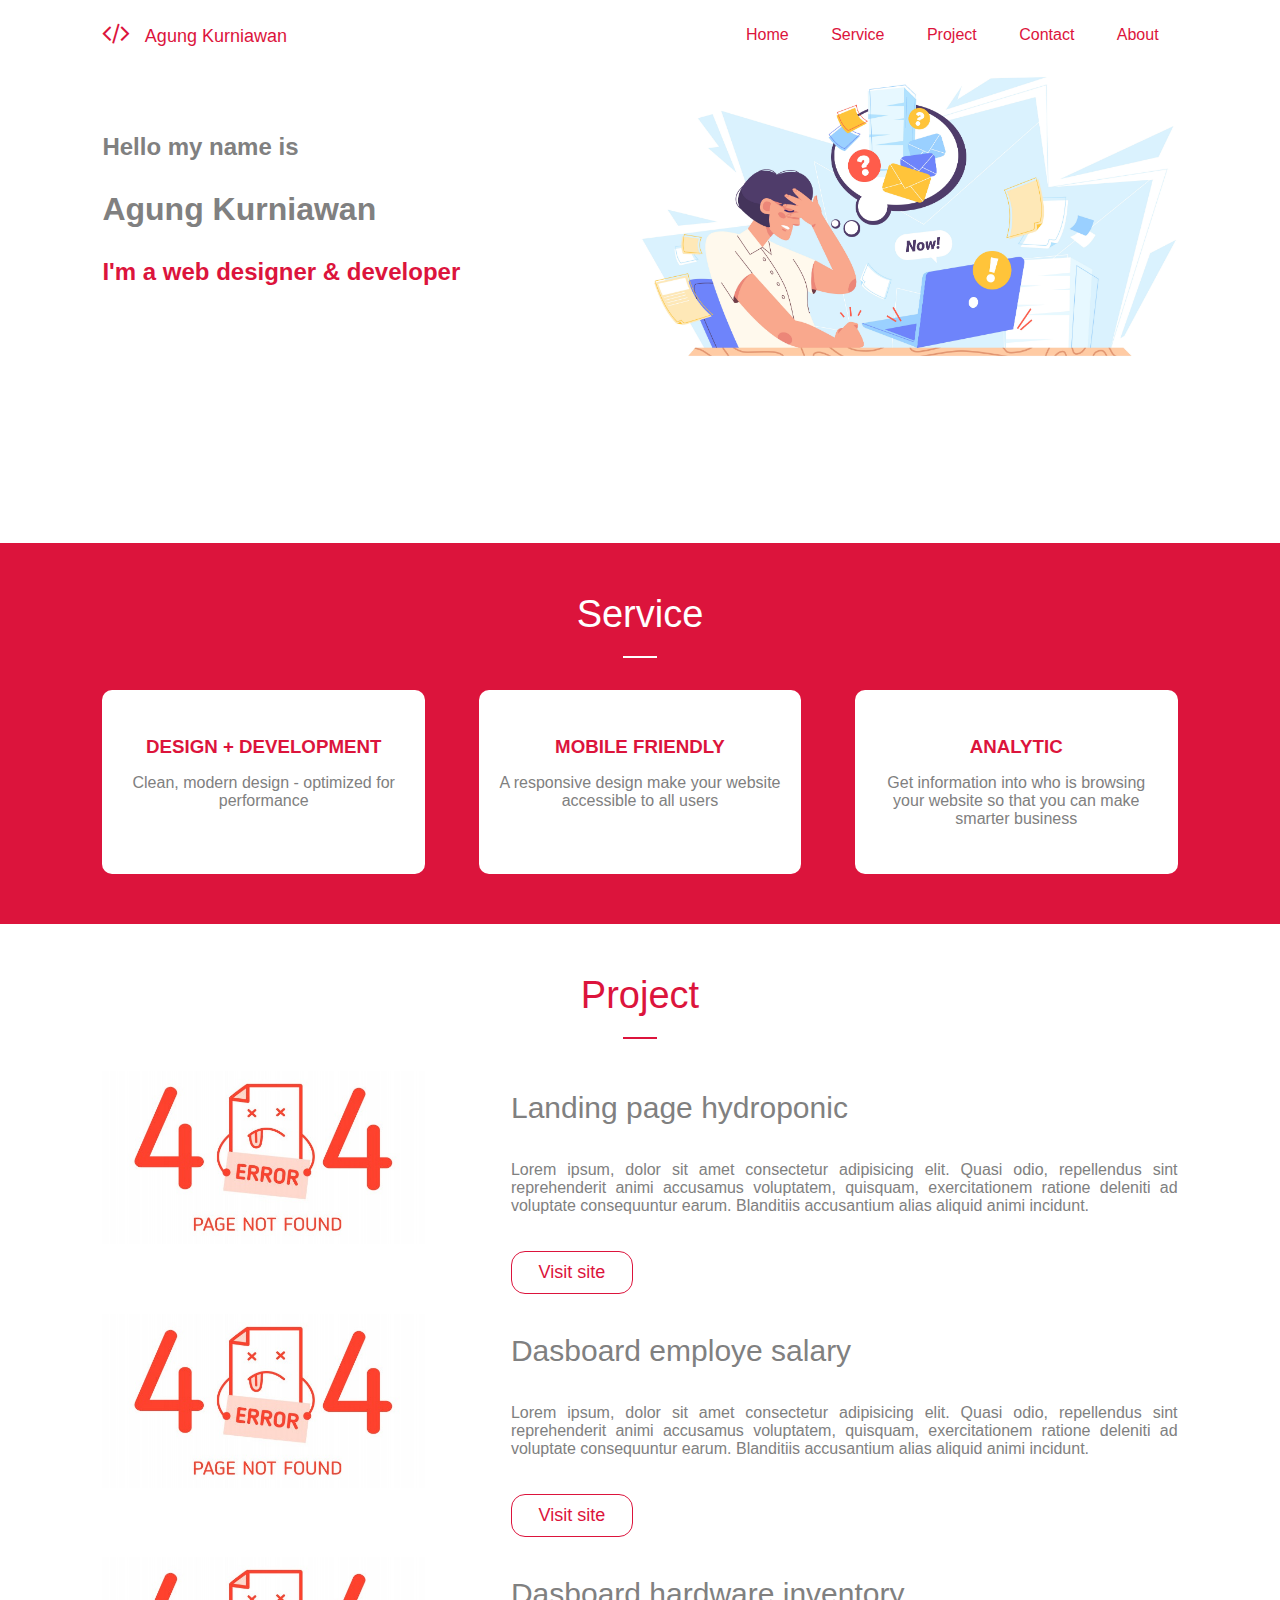
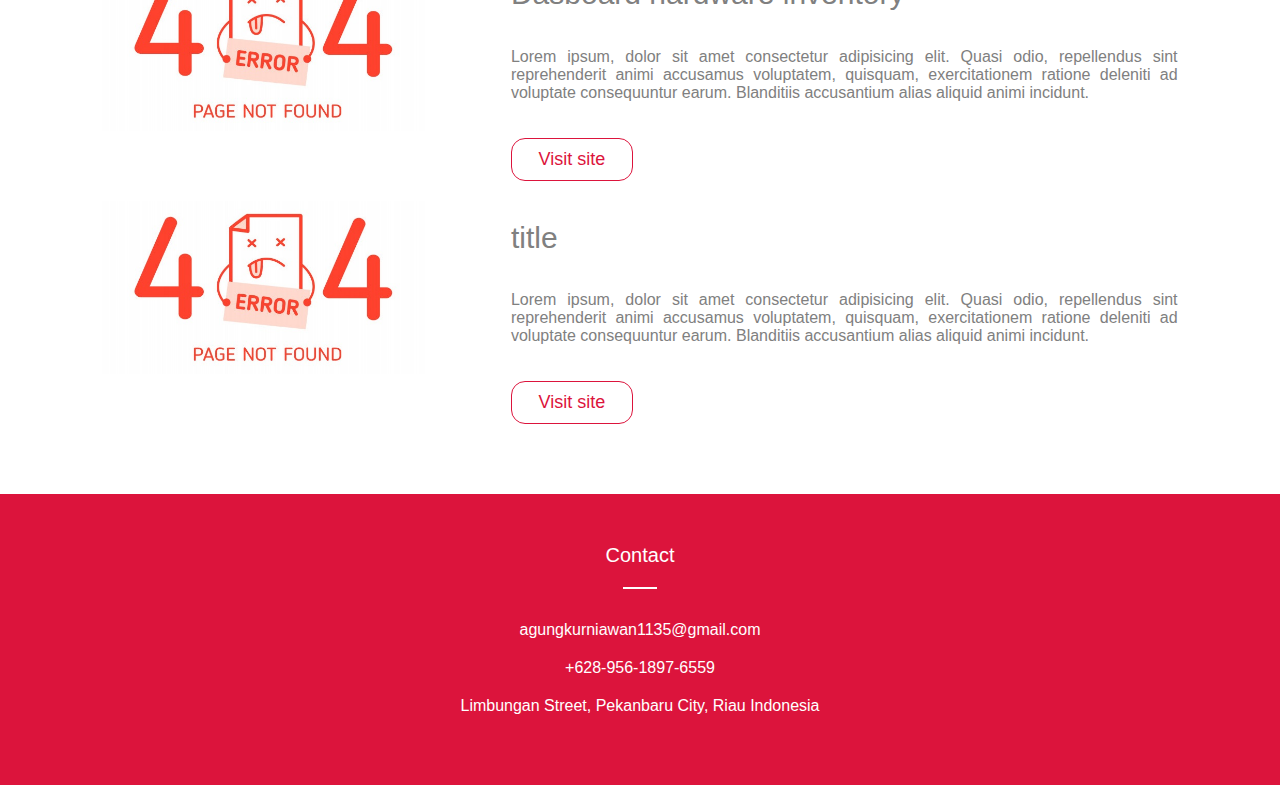
==== index.html @ 6fc5717d "Update index.html" ====
<!DOCTYPE html>
<html lang="en">
<head>
    <meta charset="UTF-8">
    <meta http-equiv="X-UA-Compatible" content="IE=edge">
    <meta name="viewport" content="width=device-width, initial-scale=1.0">
    <title>Portfolio</title>
    <link rel="stylesheet" href="style.css">
    <link rel="stylesheet" href="awesome/css/all.min.css">
    <link rel="stylesheet" href="https://maxcdn.bootstrapcdn.com/font-awesome/4.5.0/css/font-awesome.min.css" />

</head>
<body>
    <!-- Navbar -->
    <div class="navbar-fixed">
        <div class="navbar-relative">
            <i class="fa fa-code"></i>
            <a href="#">Agung Kurniawan</a>

            <!-- navbar adaptive -->
            <div class="navbar-absolute">
                <a href="#">Home</a>
                <a href="#service">Service</a>
                <a href="#project">Project</a>
                <a href="#contact">Contact</a>
                <a href="about.html">About</a>
            </div>

            <!-- navbar responsive -->
            <!-- <div class="button">
                <input id="nav-toggle" type="checkbox">
                <label for="nav-toggle" class="fa fa-bars"></label>
            </div> -->
        </div>
    </div>

    
    <!-- Header -->
    <div class="header">
        <div class="title">
            <h1>Hello my name is</h1>
            <h1>Agung Kurniawan</h1>
            <h2>I'm a web designer & developer</h2>
        </div>
        <div class="image">
        
        </div>
    </div>


    <!-- service -->
    <div class="service" id="service">
       <h2>Service</h2>
        <div class="garis">

        </div>
        <div class="card">
            <div class="info">
                <i class="fa fa-images"></i>
                <h3>DESIGN + DEVELOPMENT</h3>
                <P>Clean, modern design - optimized for performance</P>
            </div>
            <div class="info">
                <i class="fa fa-mobile-alt"></i>
                <h3>MOBILE FRIENDLY</h3>
                <P>A responsive design make your website accessible to all users</P>
            </div>
            <div class="info">
                <i class="fa fa-project-diagram"></i>
                <h3>ANALYTIC</h3>
                <p>Get information into who is browsing your website so that you can make smarter business</p>
            </div>
        </div>
    </div>

    <!-- project -->
    <div class="project" id="project">
        <h2>Project</h2>
        <div class="garis">
        
        </div>
        <div class="project-list">
            <img src="404-error.jpg" alt="">
            <div class="list-info">
                <h1>Landing page hydroponic</h1>
                <p>Lorem ipsum, dolor sit amet consectetur adipisicing elit. Quasi odio, repellendus sint reprehenderit animi accusamus voluptatem, quisquam, exercitationem ratione deleniti ad voluptate consequuntur earum. Blanditiis accusantium alias aliquid animi incidunt.</p>
                <a href="404-error.jpg">Visit site</a>
            </div>

            <img src="404-error.jpg" alt="">
            <div class="list-info">
                <h1>Dasboard employe salary</h1>
                <p>Lorem ipsum, dolor sit amet consectetur adipisicing elit. Quasi odio, repellendus sint reprehenderit animi accusamus voluptatem, quisquam, exercitationem ratione deleniti ad voluptate consequuntur earum. Blanditiis accusantium alias aliquid animi incidunt.</p>
                <a href="404-error.jpg">Visit site</a>
            </div>

            <img src="404-error.jpg" alt="">
            <div class="list-info">
                <h1>Dasboard hardware inventory</h1>
                <p>Lorem ipsum, dolor sit amet consectetur adipisicing elit. Quasi odio, repellendus sint reprehenderit animi accusamus voluptatem, quisquam, exercitationem ratione deleniti ad voluptate consequuntur earum. Blanditiis accusantium alias aliquid animi incidunt.</p>
                <a href="404-error.jpg">Visit site</a>
            </div>

            <img src="404-error.jpg" alt="">
            <div class="list-info">
                <h1>title</h1>
                <p>Lorem ipsum, dolor sit amet consectetur adipisicing elit. Quasi odio, repellendus sint reprehenderit animi accusamus voluptatem, quisquam, exercitationem ratione deleniti ad voluptate consequuntur earum. Blanditiis accusantium alias aliquid animi incidunt.</p>
                <a href="404-error.jpg">Visit site</a>
            </div>
        </div>
    </div>


    <!-- footer -->
    <div class="footer">
        <h4 id="contact">Contact</h4>
        <div class="garis">

        </div>
        <div class="contact-list">
            <a href="mailto:agungkurniawan1135@gmail.com">agungkurniawan1135@gmail.com
            </a>
            <a href="tel:+628-956-1897-6559">+628-956-1897-6559</a>
            <h4>Limbungan Street, Pekanbaru City, Riau Indonesia</h4>
        </div>
    </div>
</body>
</html>
---- style.css ----
html {
    scroll-behavior: smooth;
}
body {
    font-family: Arial, Helvetica, sans-serif;
    font-size: 16px;
    color: grey;
    margin: 0;
}

.navbar-fixed {
    position: fixed;
    top: 0;
    left: 0;
    right: 0;
    width: 100%;
    background-color: white;
}
.navbar-relative {
    position: relative;
    width: 84%;
    margin : 0 auto;
    box-sizing: border-box;
}
.navbar-relative i {
    color: crimson;
    padding-right: 10px;
    font-size: 26px;
}
.navbar-relative a {
    display: inline-block;
    color: crimson;
    padding: 26px 0;
    text-decoration: none;
    font-size: 18px;
    font-weight: 500;
}
.navbar-relative a i:hover {
    color:darkred;
}
.navbar-absolute {
    position: absolute;
    top:0;
    right: 0;
    box-sizing: border-box;
}
.navbar-absolute a {
    display: inline-block;
    padding: 26px 19px;
    color: crimson;
    text-decoration: none;
    font-size: 16px;
    font-weight: normal;
}
.navbar-absolute a:hover {
    color:darkred;
}




.header {
    width: 84%;
    height: 470px;
    margin: 73px auto 0 auto;
    display: grid;
    grid-template-columns: 50% 50%;
    box-sizing: border-box;
}
.header .title h1 {
    padding: 30px 0 0 0;
    margin: 0;
}
.header .title h1:first-of-type {
    font-size: 24px;
    padding: 60px 0 0 0;
    margin: 0;
}
.header .title h2 {
    color:crimson;
    font-size: 24px;
    padding: 30px 0 0 0;
    margin: 0;
}
.header .image {
    background-image: url(banner.jpg);
    background-size: 100%;
    background-repeat: no-repeat;
}




.service {
    width: 100%;
    display: grid;
    grid-template-columns: 100%;
    grid-template-rows: auto auto;
    background-color: crimson;
    box-sizing: border-box;
    padding: 50px 0;
}
.service h2 {
    margin: 0;
    font-size: 38px;
    text-align: center;
    color: white;
    font-weight: normal;
    padding-bottom: 20px;
}
.service .garis {
    width: 34px;
    height: 32px;
    border-top: 2px solid white;
    margin: 0 auto;
}
.service .card {
    width: 84%;
    margin: 0 auto;
    display: grid;
    grid-template-columns: 30% 30% 30%;
    grid-template-rows: auto;
    grid-column-gap: 5%;
}
.service .card .design {
    background-color: white;
    border-radius: 15px;
    padding: 20px;
    box-sizing: border-box;
}
.service .card .info {
    background-color: white;
    border-radius: 10px;
    padding: 30px 20px;
    width: 100%;
    box-sizing: border-box;
}
.service .card .info h3 {
    margin: 0;
    text-align: center;
    color: crimson;

}
.service .card .info p {
    text-align: center;
}
.service .card .info i {
    display: block;
    color: crimson;
    text-align: center;
    font-size: 60px;
    font-weight: normal;
    padding-bottom: 16px;
}




.project {
    width: 84%;
    margin: 0 auto;
    padding: 50px 0;
    display: grid;
    grid-template-columns: 100%;
    grid-template-rows: auto;
}
.project h2 {
    margin: 0;
    text-align: center;
    font-size: 38px;
    color: crimson;
    font-weight: normal;
    padding-bottom: 20px;
}
.project .garis {
    width: 34px;
    height: 32px;
    border-top: 2px solid crimson;
    margin: 0 auto;
}
.project .project-list {
    display: grid;
    grid-template-columns: 30% 62%;
    box-sizing: border-box;
    grid-column-gap: 8%;
    grid-row-gap: 10px 10px 10px;
}
.project .project-list .list-info {
    display: grid;
    box-sizing: border-box;
    grid-template-columns: 100%;
    grid-template-rows: auto auto auto;
}
.project .project-list img {
    width: 100%;
}
.project .project-list .list-info h1 {
    font-size:30px;
    font-weight: normal;
}
.project .project-list .list-info a {
    display: inline-block;
    color: crimson;
    text-decoration: none;
    text-align: center;
    width: 80px;
    font-size: 18px;
    padding: 10px 20px;
    margin: 20px 0;
    border: 1px solid crimson;
    border-radius: 14px;
}
.project .project-list .list-info a:hover {
    color: white;
    background-color: crimson;
}
.project .project-list .list-info p {
    text-align: justify;
}




.footer {
    width: 100%;
    background-color: crimson;
    box-sizing: border-box;
    padding: 50px 0;
}
.footer h4 {
    margin: 0;
    font-size: 20px;
    color: white;
    text-align: center;
    font-weight: normal;
    padding-bottom: 20px;
}
.footer .garis {
    width: 34px;
    height: 32px;
    border-top: 2px solid white;
    margin: 0 auto;
}
.footer .contact-list {
    width: 84%;
    margin: 0 auto;
    display: grid;
    grid-template-columns: 100%;
    grid-template-rows: auto;
}
.footer .contact-list a{
    display: inline-block;
    text-align: center;
    color: white;
    padding-bottom: 20px;
    font-size: 16px;
    text-decoration: none;
}
.footer .contact-list a:hover{
    text-decoration:underline;
}
.footer .contact-list h4{
    display: inline-block;
    text-align: center;
    color: white;
    padding-bottom: 20px;
    font-size: 16px;
    font-weight: normal;
}




.about {
    width: 84%;
    margin: 73px auto 0 auto;
    padding: 50px 0;
    box-sizing: border-box;
}
.about h1 {
    text-align: center;
    margin: 0;
    color: crimson;
    font-weight: normal;
    padding-bottom: 20px;
}
.about .garis {
    width: 34px;
    height: 32px;
    border-top: 2px solid crimson;
    margin: 0 auto;
}
.about img {
    width: 200px;
    height: 200px;
    display: block;
    margin:0 auto 20px auto;
    border-radius: 100px;
    border: 3px solid crimson;
    text-align: center;
    box-sizing: border-box;
}
.about img:hover {
    background-color: crimson;
    transition-duration: 1.9s;
    cursor:pointer;
}
.about .about-info {
    display: grid;
    width: 100%;
    grid-template-columns: 41% 41%;
    grid-template-rows: auto;
    grid-column-gap: 8%;
}
.about .about-info .profile {
    width: 100%;
}
.about .about-info .profile h2 {
    color: crimson;
    margin: 20px auto;
    text-align: center;
}
.about .about-info .profile .garis {
    width: 34px;
    height: 32px;
    border-top: 2px solid crimson;
    margin: 0 auto;
}
.about .about-info .profile .profile-info {
    display: grid;
    grid-template-columns: 100%;
    grid-template-rows: auto;
}
.about .about-info .profile .profile-info p {
    display: inline-block;
    text-align: center;
    margin: 0;
    padding-bottom: 20px;
    font-size: 18px;
}
.about .about-info .profile .profile-info .bio {
    display: grid;
    width: 100%;
    grid-template-columns: 21% 71%;
    grid-template-areas: auto;
    grid-column-gap: 8%;
}
.about .about-info .profile .profile-info .bio h5 {
    font-size: 18px;
    font-weight: normal;
    margin: 0;
    padding: 20px 0 0 0;
}
.about .about-info .profile .profile-info .bio h5:nth-child(odd) {
    color: crimson;
}
.about .about-info .profile .profile-info .bio h5:last-of-type {
    padding-bottom: 50px;
}




.about .about-info .skill {
    width: 100%;
    display: grid;
    grid-template-rows: auto auto;
}
.about .about-info .skill h2{
    color: crimson;
    text-align: center;
}
.about .about-info .skill .garis {
    width: 34px;
    height: 32px;
    border-top: 2px solid crimson;
    margin: 0 auto;
}
.about .about-info .skill .skill-info {
    display: grid;
    width: 100%;
    grid-template-columns: 50% 50%;
    grid-template-rows: auto;
}
.about .about-info .skill .skill-info h4 {
    margin: 0;
    padding: 20px 0 10px 0;
    font-weight: 500;
    font-size: 18px;
}
.about .about-info .skill .skill-info h4:last-of-type {
    text-align: right;
}
.about .about-info .skill .bar {
    width: 100%;
    height: 10px;
    background-color:lightsteelblue;
}
.about .about-info .skill .bar .rate {
    background-color: crimson;
}
.about .about-info .skill .bar .rate.html {
    width: 90%;
    height: 10px;
}
.about .about-info .skill .bar .rate.css {
    width: 80%;
    height: 10px;
}
.about .about-info .skill .bar .rate.javascript {
    width: 30%;
    height: 10px;
}
.about .about-info .skill .bar .rate.mysql {
    width: 70%;
    height: 10px;
}
.about .about-info .skill .bar .rate.php {
    width: 70%;
    height: 10px;
}
.about .about-info .skill .bar .rate.java {
    width: 40%;
    height: 10px;
}







/* responsive design */
@media screen and (max-width:680px){
    .navbar-relative a {
        visibility: hidden;
    }
    .navbar-absolute {
        display: none;
    }
    .header {
        width: 84%;
        height: 650px;
        display: grid;
        margin: 73px auto 0 auto;
        grid-template-columns: 100%;
        grid-template-rows: 50% 50%;
	}
    .service .card {
        display: grid;
        width: 84%;
        grid-template-columns: 100%;
        grid-template-rows: auto;
        grid-row-gap: 50px;
    }
    .project .project-list {
        width: 100%;
        display: grid;
        grid-template-columns: 100%;
        grid-template-rows: auto;
        grid-row-gap: 5px;
    }
    .project .project-list .list-info h1 {
        text-align: center;
    }
    .project .project-list .list-info p {
        text-align: center;
    }
    .project .project-list .list-info a {
        margin: 20px auto;
    }
    .footer .contact-list {
        width: 84%;
        display: grid;
        grid-template-columns: 100%;
        grid-template-rows: auto;
    }
    .footer .contact-list a {
        text-align: center;
    }
    .about .about-info {
        display: grid;
        width: 100%;
        grid-template-columns: 100%;
        grid-template-rows: auto;
    }
}
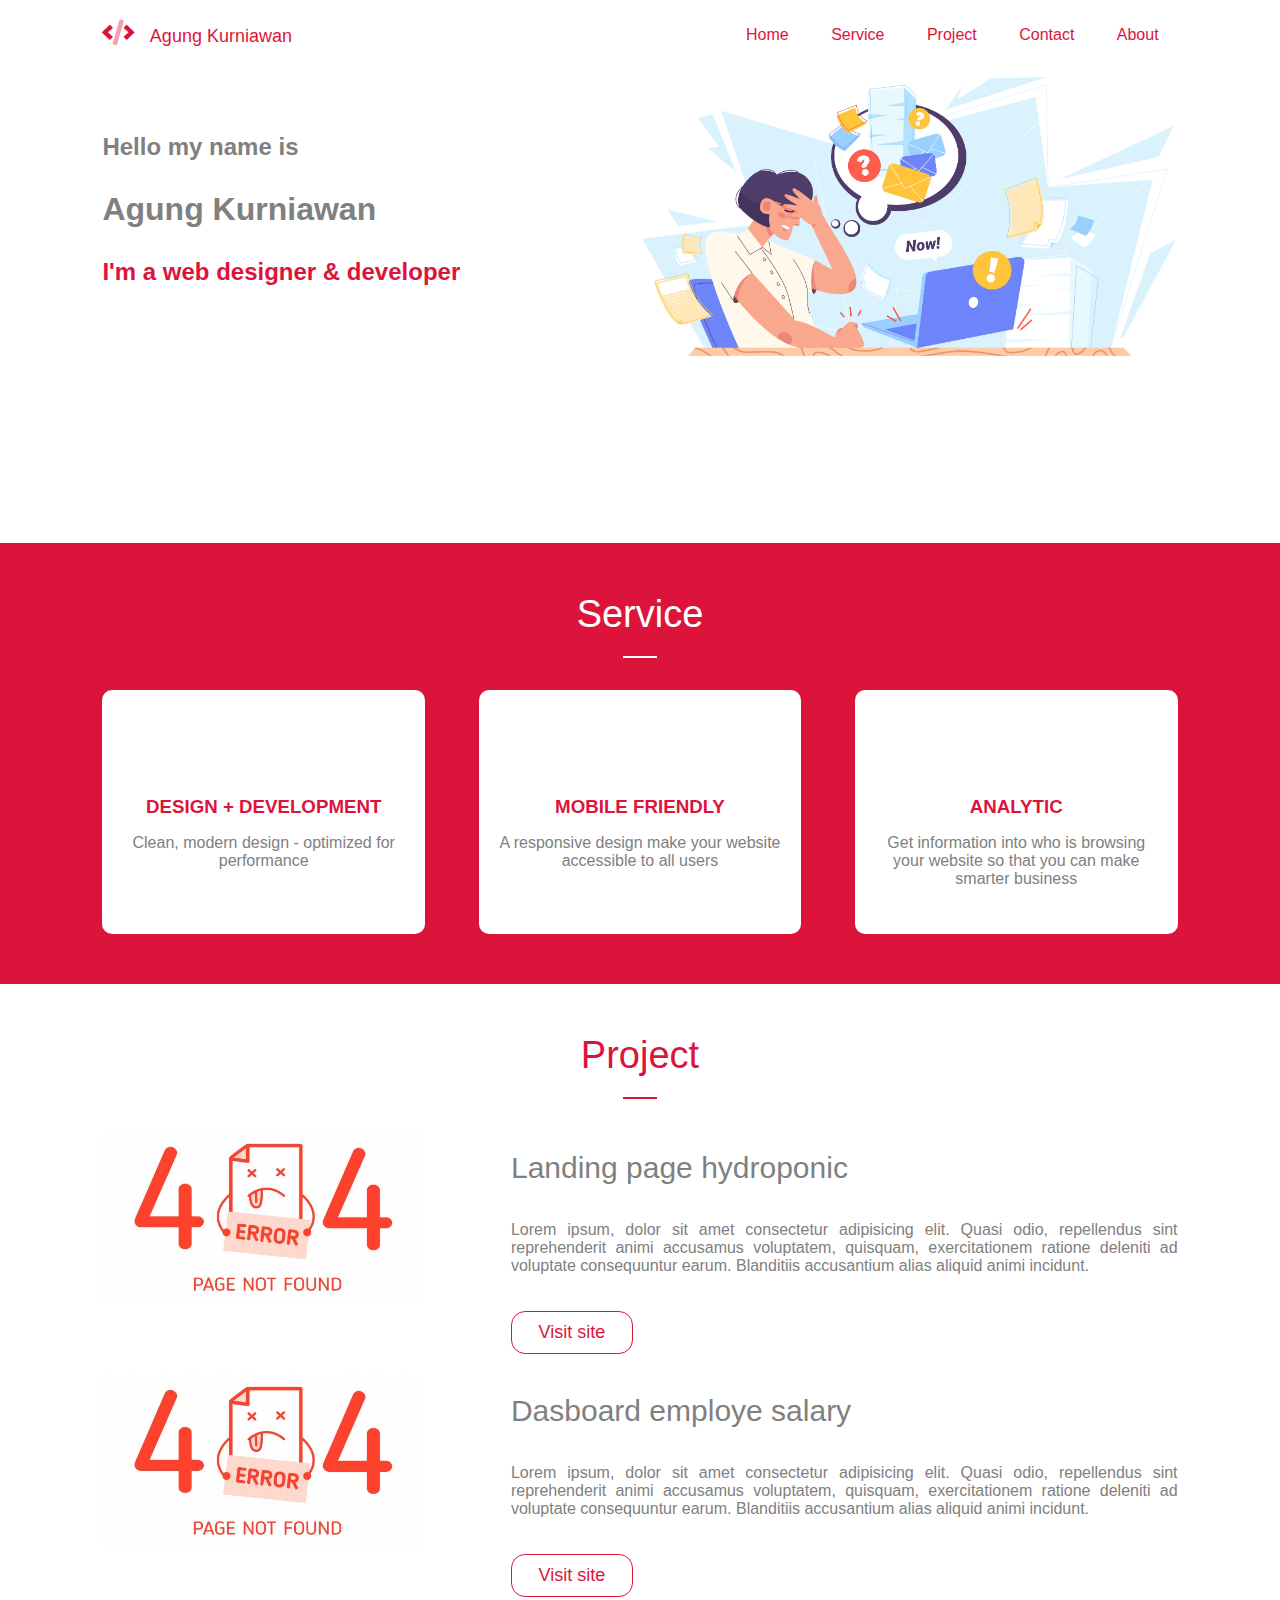
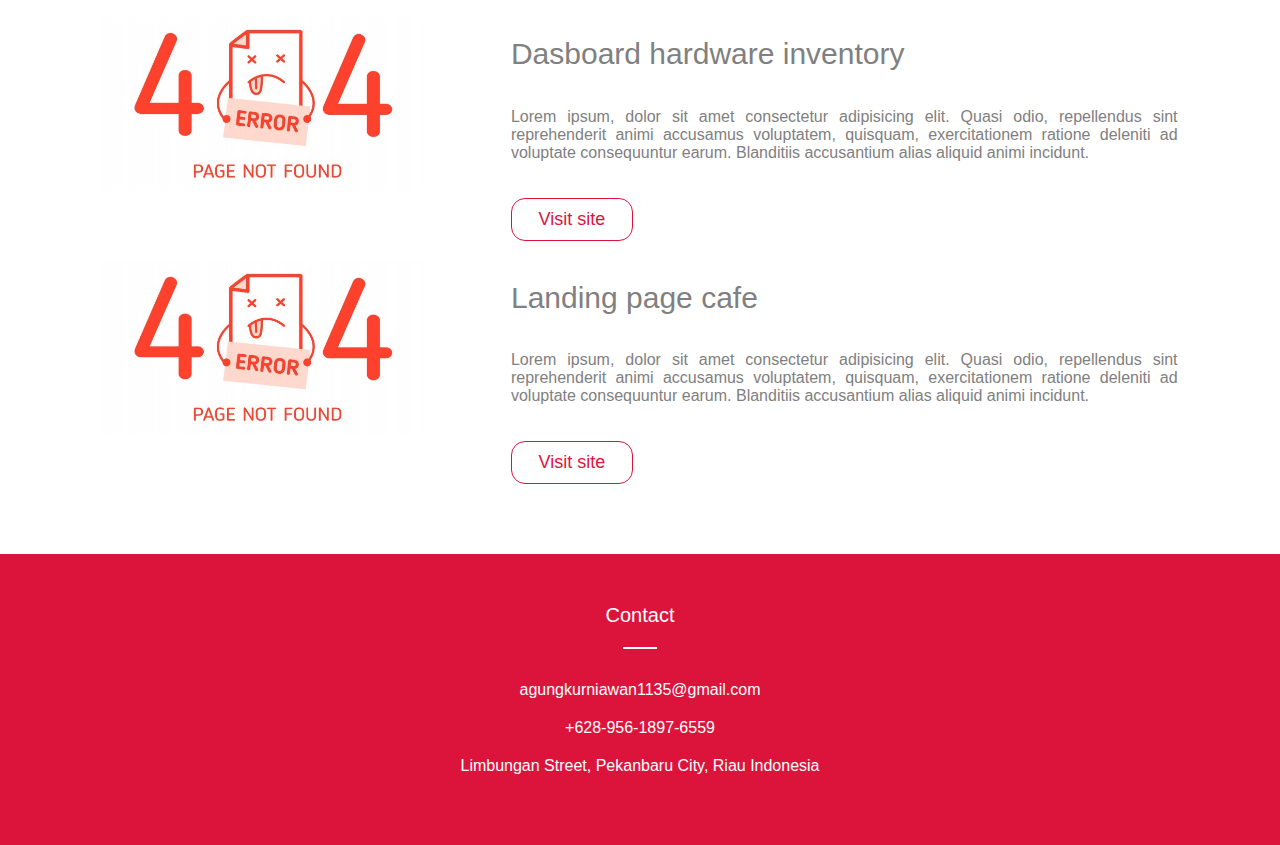
==== commit e0d10c47: "Add files via upload" ====
--- a/index.html
+++ b/index.html
@@ -7,14 +7,13 @@
     <title>Portfolio</title>
     <link rel="stylesheet" href="style.css">
     <link rel="stylesheet" href="awesome/css/all.min.css">
-    <link rel="stylesheet" href="https://maxcdn.bootstrapcdn.com/font-awesome/4.5.0/css/font-awesome.min.css" />
-
 </head>
 <body>
+    <input id="button" type="checkbox">
     <!-- Navbar -->
     <div class="navbar-fixed">
         <div class="navbar-relative">
-            <i class="fa fa-code"></i>
+            <i class="fad fa-code"></i>
             <a href="#">Agung Kurniawan</a>
 
             <!-- navbar adaptive -->
@@ -26,13 +25,24 @@
                 <a href="about.html">About</a>
             </div>
 
-            <!-- navbar responsive -->
-            <!-- <div class="button">
-                <input id="nav-toggle" type="checkbox">
-                <label for="nav-toggle" class="fa fa-bars"></label>
-            </div> -->
+            <!-- button list -->
+            <div class="button-list">
+                <label for="button" class="fa fa-bars"></label>
+            </div>
         </div>
     </div>
+
+
+    <!-- navbar responsive -->
+    <div class="navbar-responsive">
+        <a href="#">Home</a>
+        <a href="#service">Service</a>
+        <a href="#project">Project</a>
+        <a href="#contact">Contact</a>
+        <a href="about.html">About</a>
+    </div>
+
+    
 
     
     <!-- Header -->
@@ -56,17 +66,17 @@
         </div>
         <div class="card">
             <div class="info">
-                <i class="fa fa-images"></i>
+                <i class="fas fa-user-chart"></i>
                 <h3>DESIGN + DEVELOPMENT</h3>
                 <P>Clean, modern design - optimized for performance</P>
             </div>
             <div class="info">
-                <i class="fa fa-mobile-alt"></i>
+                <i class="fa fa-phone-laptop"></i>
                 <h3>MOBILE FRIENDLY</h3>
                 <P>A responsive design make your website accessible to all users</P>
             </div>
             <div class="info">
-                <i class="fa fa-project-diagram"></i>
+                <i class="fa fa-file-chart-pie"></i>
                 <h3>ANALYTIC</h3>
                 <p>Get information into who is browsing your website so that you can make smarter business</p>
             </div>
@@ -103,7 +113,7 @@
 
             <img src="404-error.jpg" alt="">
             <div class="list-info">
-                <h1>title</h1>
+                <h1>Landing page cafe</h1>
                 <p>Lorem ipsum, dolor sit amet consectetur adipisicing elit. Quasi odio, repellendus sint reprehenderit animi accusamus voluptatem, quisquam, exercitationem ratione deleniti ad voluptate consequuntur earum. Blanditiis accusantium alias aliquid animi incidunt.</p>
                 <a href="404-error.jpg">Visit site</a>
             </div>
@@ -125,4 +135,4 @@
         </div>
     </div>
 </body>
-</html>
+</html>--- a/style.css
+++ b/style.css
@@ -58,6 +58,52 @@
 
 
 
+.button-list {
+    position: absolute;
+    top: 0;
+    right: 0;
+    box-sizing: border-box;
+    display: none;
+}
+.button-list label {
+    color:crimson;
+    padding: 22px 19px;
+    font-size: 26px;
+    font-weight: 500;
+    cursor:pointer;
+}
+.button-list label:hover {
+    color: firebrick;
+}
+
+
+
+
+#button {
+    display: none;
+}
+.navbar-responsive {
+    position: fixed;
+    width: 100%;
+    background-color:white;
+    display: none;
+}
+.navbar-responsive a {
+    color: crimson;
+    display: block;
+    font-size: 18px;
+    font-weight: 500;
+    width: 100%;
+    padding: 20px 7%;
+    text-decoration: none;
+}
+.navbar-responsive a:hover {
+    color: white;
+    background-color: crimson;
+}
+
+
+
 
 .header {
     width: 84%;
@@ -83,7 +129,7 @@
     margin: 0;
 }
 .header .image {
-    background-image: url(banner.jpg);
+    background-image: url(/banner.jpg);
     background-size: 100%;
     background-repeat: no-repeat;
 }
@@ -437,6 +483,12 @@
     }
     .navbar-absolute {
         display: none;
+    }
+    #button:checked ~ .navbar-responsive {
+        display: block;
+    }
+    .button-list {
+        display: block;
     }
     .header {
         width: 84%;
@@ -484,4 +536,4 @@
         grid-template-columns: 100%;
         grid-template-rows: auto;
     }
-}
+}--- a/awesome/css/all.min.css
+++ b/awesome/css/all.min.css
@@ -0,0 +1,4 @@
+/*!
+ * Font Awesome Pro 5.15.4 by @fontawesome - https://fontawesome.com
+ * License - https://fontawesome.com/license (Commercial License)
+ */.fa,.fab,.fad,.fal,.far,.fas{-moz-osx-font-smoothing:grayscale;-webkit-font-smoothing:antialiased;display:inline-block;font-style:normal;font-variant:normal;text-rendering:auto;line-height:1}.fa-lg{font-size:1.33333em;line-height:.75em;vertical-align:-.0667em}.fa-xs{font-size:.75em}.fa-sm{font-size:.875em}.fa-1x{font-size:1em}.fa-2x{font-size:2em}.fa-3x{font-size:3em}.fa-4x{font-size:4em}.fa-5x{font-size:5em}.fa-6x{font-size:6em}.fa-7x{font-size:7em}.fa-8x{font-size:8em}.fa-9x{font-size:9em}.fa-10x{font-size:10em}.fa-fw{text-align:center;width:1.25em}.fa-ul{list-style-type:none;margin-left:2.5em;padding-left:0}.fa-ul>li{position:relative}.fa-li{left:-2em;position:absolute;text-align:center;width:2em;line-height:inherit}.fa-border{border:.08em solid #eee;border-radius:.1em;padding:.2em .25em .15em}.fa-pull-left{float:left}.fa-pull-right{float:right}.fa.fa-pull-left,.fab.fa-pull-left,.fal.fa-pull-left,.far.fa-pull-left,.fas.fa-pull-left{margin-right:.3em}.fa.fa-pull-right,.fab.fa-pull-right,.fal.fa-pull-right,.far.fa-pull-right,.fas.fa-pull-right{margin-left:.3em}.fa-spin{-webkit-animation:fa-spin 2s linear infinite;animation:fa-spin 2s linear infinite}.fa-pulse{-webkit-animation:fa-spin 1s steps(8) infinite;animation:fa-spin 1s steps(8) infinite}@-webkit-keyframes fa-spin{0%{-webkit-transform:rotate(0deg);transform:rotate(0deg)}to{-webkit-transform:rotate(1turn);transform:rotate(1turn)}}@keyframes fa-spin{0%{-webkit-transform:rotate(0deg);transform:rotate(0deg)}to{-webkit-transform:rotate(1turn);transform:rotate(1turn)}}.fa-rotate-90{-ms-filter:"progid:DXImageTransform.Microsoft.BasicImage(rotation=1)";-webkit-transform:rotate(90deg);transform:rotate(90deg)}.fa-rotate-180{-ms-filter:"progid:DXImageTransform.Microsoft.BasicImage(rotation=2)";-webkit-transform:rotate(180deg);transform:rotate(180deg)}.fa-rotate-270{-ms-filter:"progid:DXImageTransform.Microsoft.BasicImage(rotation=3)";-webkit-transform:rotate(270deg);transform:rotate(270deg)}.fa-flip-horizontal{-ms-filter:"progid:DXImageTransform.Microsoft.BasicImage(rotation=0, mirror=1)";-webkit-transform:scaleX(-1);transform:scaleX(-1)}.fa-flip-vertical{-webkit-transform:scaleY(-1);transform:scaleY(-1)}.fa-flip-both,.fa-flip-horizontal.fa-flip-vertical,.fa-flip-vertical{-ms-filter:"progid:DXImageTransform.Microsoft.BasicImage(rotation=2, mirror=1)"}.fa-flip-both,.fa-flip-horizontal.fa-flip-vertical{-webkit-transform:scale(-1);transform:scale(-1)}:root .fa-flip-both,:root .fa-flip-horizontal,:root .fa-flip-vertical,:root .fa-rotate-90,:root .fa-rotate-180,:root .fa-rotate-270{-webkit-filter:none;filter:none}.fa-stack{display:inline-block;height:2em;line-height:2em;position:relative;vertical-align:middle;width:2.5em}.fa-stack-1x,.fa-stack-2x{left:0;position:absolute;text-align:center;width:100%}.fa-stack-1x{line-height:inherit}.fa-stack-2x{font-size:2em}.fa-inverse{color:#fff}.fa-500px:before{content:"\f26e"}.fa-abacus:before{content:"\f640"}.fa-accessible-icon:before{content:"\f368"}.fa-accusoft:before{content:"\f369"}.fa-acorn:before{content:"\f6ae"}.fa-acquisitions-incorporated:before{content:"\f6af"}.fa-ad:before{content:"\f641"}.fa-address-book:before{content:"\f2b9"}.fa-address-card:before{content:"\f2bb"}.fa-adjust:before{content:"\f042"}.fa-adn:before{content:"\f170"}.fa-adversal:before{content:"\f36a"}.fa-affiliatetheme:before{content:"\f36b"}.fa-air-conditioner:before{content:"\f8f4"}.fa-air-freshener:before{content:"\f5d0"}.fa-airbnb:before{content:"\f834"}.fa-alarm-clock:before{content:"\f34e"}.fa-alarm-exclamation:before{content:"\f843"}.fa-alarm-plus:before{content:"\f844"}.fa-alarm-snooze:before{content:"\f845"}.fa-album:before{content:"\f89f"}.fa-album-collection:before{content:"\f8a0"}.fa-algolia:before{content:"\f36c"}.fa-alicorn:before{content:"\f6b0"}.fa-alien:before{content:"\f8f5"}.fa-alien-monster:before{content:"\f8f6"}.fa-align-center:before{content:"\f037"}.fa-align-justify:before{content:"\f039"}.fa-align-left:before{content:"\f036"}.fa-align-right:before{content:"\f038"}.fa-align-slash:before{content:"\f846"}.fa-alipay:before{content:"\f642"}.fa-allergies:before{content:"\f461"}.fa-amazon:before{content:"\f270"}.fa-amazon-pay:before{content:"\f42c"}.fa-ambulance:before{content:"\f0f9"}.fa-american-sign-language-interpreting:before{content:"\f2a3"}.fa-amilia:before{content:"\f36d"}.fa-amp-guitar:before{content:"\f8a1"}.fa-analytics:before{content:"\f643"}.fa-anchor:before{content:"\f13d"}.fa-android:before{content:"\f17b"}.fa-angel:before{content:"\f779"}.fa-angellist:before{content:"\f209"}.fa-angle-double-down:before{content:"\f103"}.fa-angle-double-left:before{content:"\f100"}.fa-angle-double-right:before{content:"\f101"}.fa-angle-double-up:before{content:"\f102"}.fa-angle-down:before{content:"\f107"}.fa-angle-left:before{content:"\f104"}.fa-angle-right:before{content:"\f105"}.fa-angle-up:before{content:"\f106"}.fa-angry:before{content:"\f556"}.fa-angrycreative:before{content:"\f36e"}.fa-angular:before{content:"\f420"}.fa-ankh:before{content:"\f644"}.fa-app-store:before{content:"\f36f"}.fa-app-store-ios:before{content:"\f370"}.fa-apper:before{content:"\f371"}.fa-apple:before{content:"\f179"}.fa-apple-alt:before{content:"\f5d1"}.fa-apple-crate:before{content:"\f6b1"}.fa-apple-pay:before{content:"\f415"}.fa-archive:before{content:"\f187"}.fa-archway:before{content:"\f557"}.fa-arrow-alt-circle-down:before{content:"\f358"}.fa-arrow-alt-circle-left:before{content:"\f359"}.fa-arrow-alt-circle-right:before{content:"\f35a"}.fa-arrow-alt-circle-up:before{content:"\f35b"}.fa-arrow-alt-down:before{content:"\f354"}.fa-arrow-alt-from-bottom:before{content:"\f346"}.fa-arrow-alt-from-left:before{content:"\f347"}.fa-arrow-alt-from-right:before{content:"\f348"}.fa-arrow-alt-from-top:before{content:"\f349"}.fa-arrow-alt-left:before{content:"\f355"}.fa-arrow-alt-right:before{content:"\f356"}.fa-arrow-alt-square-down:before{content:"\f350"}.fa-arrow-alt-square-left:before{content:"\f351"}.fa-arrow-alt-square-right:before{content:"\f352"}.fa-arrow-alt-square-up:before{content:"\f353"}.fa-arrow-alt-to-bottom:before{content:"\f34a"}.fa-arrow-alt-to-left:before{content:"\f34b"}.fa-arrow-alt-to-right:before{content:"\f34c"}.fa-arrow-alt-to-top:before{content:"\f34d"}.fa-arrow-alt-up:before{content:"\f357"}.fa-arrow-circle-down:before{content:"\f0ab"}.fa-arrow-circle-left:before{content:"\f0a8"}.fa-arrow-circle-right:before{content:"\f0a9"}.fa-arrow-circle-up:before{content:"\f0aa"}.fa-arrow-down:before{content:"\f063"}.fa-arrow-from-bottom:before{content:"\f342"}.fa-arrow-from-left:before{content:"\f343"}.fa-arrow-from-right:before{content:"\f344"}.fa-arrow-from-top:before{content:"\f345"}.fa-arrow-left:before{content:"\f060"}.fa-arrow-right:before{content:"\f061"}.fa-arrow-square-down:before{content:"\f339"}.fa-arrow-square-left:before{content:"\f33a"}.fa-arrow-square-right:before{content:"\f33b"}.fa-arrow-square-up:before{content:"\f33c"}.fa-arrow-to-bottom:before{content:"\f33d"}.fa-arrow-to-left:before{content:"\f33e"}.fa-arrow-to-right:before{content:"\f340"}.fa-arrow-to-top:before{content:"\f341"}.fa-arrow-up:before{content:"\f062"}.fa-arrows:before{content:"\f047"}.fa-arrows-alt:before{content:"\f0b2"}.fa-arrows-alt-h:before{content:"\f337"}.fa-arrows-alt-v:before{content:"\f338"}.fa-arrows-h:before{content:"\f07e"}.fa-arrows-v:before{content:"\f07d"}.fa-artstation:before{content:"\f77a"}.fa-assistive-listening-systems:before{content:"\f2a2"}.fa-asterisk:before{content:"\f069"}.fa-asymmetrik:before{content:"\f372"}.fa-at:before{content:"\f1fa"}.fa-atlas:before{content:"\f558"}.fa-atlassian:before{content:"\f77b"}.fa-atom:before{content:"\f5d2"}.fa-atom-alt:before{content:"\f5d3"}.fa-audible:before{content:"\f373"}.fa-audio-description:before{content:"\f29e"}.fa-autoprefixer:before{content:"\f41c"}.fa-avianex:before{content:"\f374"}.fa-aviato:before{content:"\f421"}.fa-award:before{content:"\f559"}.fa-aws:before{content:"\f375"}.fa-axe:before{content:"\f6b2"}.fa-axe-battle:before{content:"\f6b3"}.fa-baby:before{content:"\f77c"}.fa-baby-carriage:before{content:"\f77d"}.fa-backpack:before{content:"\f5d4"}.fa-backspace:before{content:"\f55a"}.fa-backward:before{content:"\f04a"}.fa-bacon:before{content:"\f7e5"}.fa-bacteria:before{content:"\e059"}.fa-bacterium:before{content:"\e05a"}.fa-badge:before{content:"\f335"}.fa-badge-check:before{content:"\f336"}.fa-badge-dollar:before{content:"\f645"}.fa-badge-percent:before{content:"\f646"}.fa-badge-sheriff:before{content:"\f8a2"}.fa-badger-honey:before{content:"\f6b4"}.fa-bags-shopping:before{content:"\f847"}.fa-bahai:before{content:"\f666"}.fa-balance-scale:before{content:"\f24e"}.fa-balance-scale-left:before{content:"\f515"}.fa-balance-scale-right:before{content:"\f516"}.fa-ball-pile:before{content:"\f77e"}.fa-ballot:before{content:"\f732"}.fa-ballot-check:before{content:"\f733"}.fa-ban:before{content:"\f05e"}.fa-band-aid:before{content:"\f462"}.fa-bandcamp:before{content:"\f2d5"}.fa-banjo:before{content:"\f8a3"}.fa-barcode:before{content:"\f02a"}.fa-barcode-alt:before{content:"\f463"}.fa-barcode-read:before{content:"\f464"}.fa-barcode-scan:before{content:"\f465"}.fa-bars:before{content:"\f0c9"}.fa-baseball:before{content:"\f432"}.fa-baseball-ball:before{content:"\f433"}.fa-basketball-ball:before{content:"\f434"}.fa-basketball-hoop:before{content:"\f435"}.fa-bat:before{content:"\f6b5"}.fa-bath:before{content:"\f2cd"}.fa-battery-bolt:before{content:"\f376"}.fa-battery-empty:before{content:"\f244"}.fa-battery-full:before{content:"\f240"}.fa-battery-half:before{content:"\f242"}.fa-battery-quarter:before{content:"\f243"}.fa-battery-slash:before{content:"\f377"}.fa-battery-three-quarters:before{content:"\f241"}.fa-battle-net:before{content:"\f835"}.fa-bed:before{content:"\f236"}.fa-bed-alt:before{content:"\f8f7"}.fa-bed-bunk:before{content:"\f8f8"}.fa-bed-empty:before{content:"\f8f9"}.fa-beer:before{content:"\f0fc"}.fa-behance:before{content:"\f1b4"}.fa-behance-square:before{content:"\f1b5"}.fa-bell:before{content:"\f0f3"}.fa-bell-exclamation:before{content:"\f848"}.fa-bell-on:before{content:"\f8fa"}.fa-bell-plus:before{content:"\f849"}.fa-bell-school:before{content:"\f5d5"}.fa-bell-school-slash:before{content:"\f5d6"}.fa-bell-slash:before{content:"\f1f6"}.fa-bells:before{content:"\f77f"}.fa-betamax:before{content:"\f8a4"}.fa-bezier-curve:before{content:"\f55b"}.fa-bible:before{content:"\f647"}.fa-bicycle:before{content:"\f206"}.fa-biking:before{content:"\f84a"}.fa-biking-mountain:before{content:"\f84b"}.fa-bimobject:before{content:"\f378"}.fa-binoculars:before{content:"\f1e5"}.fa-biohazard:before{content:"\f780"}.fa-birthday-cake:before{content:"\f1fd"}.fa-bitbucket:before{content:"\f171"}.fa-bitcoin:before{content:"\f379"}.fa-bity:before{content:"\f37a"}.fa-black-tie:before{content:"\f27e"}.fa-blackberry:before{content:"\f37b"}.fa-blanket:before{content:"\f498"}.fa-blender:before{content:"\f517"}.fa-blender-phone:before{content:"\f6b6"}.fa-blind:before{content:"\f29d"}.fa-blinds:before{content:"\f8fb"}.fa-blinds-open:before{content:"\f8fc"}.fa-blinds-raised:before{content:"\f8fd"}.fa-blog:before{content:"\f781"}.fa-blogger:before{content:"\f37c"}.fa-blogger-b:before{content:"\f37d"}.fa-bluetooth:before{content:"\f293"}.fa-bluetooth-b:before{content:"\f294"}.fa-bold:before{content:"\f032"}.fa-bolt:before{content:"\f0e7"}.fa-bomb:before{content:"\f1e2"}.fa-bone:before{content:"\f5d7"}.fa-bone-break:before{content:"\f5d8"}.fa-bong:before{content:"\f55c"}.fa-book:before{content:"\f02d"}.fa-book-alt:before{content:"\f5d9"}.fa-book-dead:before{content:"\f6b7"}.fa-book-heart:before{content:"\f499"}.fa-book-medical:before{content:"\f7e6"}.fa-book-open:before{content:"\f518"}.fa-book-reader:before{content:"\f5da"}.fa-book-spells:before{content:"\f6b8"}.fa-book-user:before{content:"\f7e7"}.fa-bookmark:before{content:"\f02e"}.fa-books:before{content:"\f5db"}.fa-books-medical:before{content:"\f7e8"}.fa-boombox:before{content:"\f8a5"}.fa-boot:before{content:"\f782"}.fa-booth-curtain:before{content:"\f734"}.fa-bootstrap:before{content:"\f836"}.fa-border-all:before{content:"\f84c"}.fa-border-bottom:before{content:"\f84d"}.fa-border-center-h:before{content:"\f89c"}.fa-border-center-v:before{content:"\f89d"}.fa-border-inner:before{content:"\f84e"}.fa-border-left:before{content:"\f84f"}.fa-border-none:before{content:"\f850"}.fa-border-outer:before{content:"\f851"}.fa-border-right:before{content:"\f852"}.fa-border-style:before{content:"\f853"}.fa-border-style-alt:before{content:"\f854"}.fa-border-top:before{content:"\f855"}.fa-bow-arrow:before{content:"\f6b9"}.fa-bowling-ball:before{content:"\f436"}.fa-bowling-pins:before{content:"\f437"}.fa-box:before{content:"\f466"}.fa-box-alt:before{content:"\f49a"}.fa-box-ballot:before{content:"\f735"}.fa-box-check:before{content:"\f467"}.fa-box-fragile:before{content:"\f49b"}.fa-box-full:before{content:"\f49c"}.fa-box-heart:before{content:"\f49d"}.fa-box-open:before{content:"\f49e"}.fa-box-tissue:before{content:"\e05b"}.fa-box-up:before{content:"\f49f"}.fa-box-usd:before{content:"\f4a0"}.fa-boxes:before{content:"\f468"}.fa-boxes-alt:before{content:"\f4a1"}.fa-boxing-glove:before{content:"\f438"}.fa-brackets:before{content:"\f7e9"}.fa-brackets-curly:before{content:"\f7ea"}.fa-braille:before{content:"\f2a1"}.fa-brain:before{content:"\f5dc"}.fa-bread-loaf:before{content:"\f7eb"}.fa-bread-slice:before{content:"\f7ec"}.fa-briefcase:before{content:"\f0b1"}.fa-briefcase-medical:before{content:"\f469"}.fa-bring-forward:before{content:"\f856"}.fa-bring-front:before{content:"\f857"}.fa-broadcast-tower:before{content:"\f519"}.fa-broom:before{content:"\f51a"}.fa-browser:before{content:"\f37e"}.fa-brush:before{content:"\f55d"}.fa-btc:before{content:"\f15a"}.fa-buffer:before{content:"\f837"}.fa-bug:before{content:"\f188"}.fa-building:before{content:"\f1ad"}.fa-bullhorn:before{content:"\f0a1"}.fa-bullseye:before{content:"\f140"}.fa-bullseye-arrow:before{content:"\f648"}.fa-bullseye-pointer:before{content:"\f649"}.fa-burger-soda:before{content:"\f858"}.fa-burn:before{content:"\f46a"}.fa-buromobelexperte:before{content:"\f37f"}.fa-burrito:before{content:"\f7ed"}.fa-bus:before{content:"\f207"}.fa-bus-alt:before{content:"\f55e"}.fa-bus-school:before{content:"\f5dd"}.fa-business-time:before{content:"\f64a"}.fa-buy-n-large:before{content:"\f8a6"}.fa-buysellads:before{content:"\f20d"}.fa-cabinet-filing:before{content:"\f64b"}.fa-cactus:before{content:"\f8a7"}.fa-calculator:before{content:"\f1ec"}.fa-calculator-alt:before{content:"\f64c"}.fa-calendar:before{content:"\f133"}.fa-calendar-alt:before{content:"\f073"}.fa-calendar-check:before{content:"\f274"}.fa-calendar-day:before{content:"\f783"}.fa-calendar-edit:before{content:"\f333"}.fa-calendar-exclamation:before{content:"\f334"}.fa-calendar-minus:before{content:"\f272"}.fa-calendar-plus:before{content:"\f271"}.fa-calendar-star:before{content:"\f736"}.fa-calendar-times:before{content:"\f273"}.fa-calendar-week:before{content:"\f784"}.fa-camcorder:before{content:"\f8a8"}.fa-camera:before{content:"\f030"}.fa-camera-alt:before{content:"\f332"}.fa-camera-home:before{content:"\f8fe"}.fa-camera-movie:before{content:"\f8a9"}.fa-camera-polaroid:before{content:"\f8aa"}.fa-camera-retro:before{content:"\f083"}.fa-campfire:before{content:"\f6ba"}.fa-campground:before{content:"\f6bb"}.fa-canadian-maple-leaf:before{content:"\f785"}.fa-candle-holder:before{content:"\f6bc"}.fa-candy-cane:before{content:"\f786"}.fa-candy-corn:before{content:"\f6bd"}.fa-cannabis:before{content:"\f55f"}.fa-capsules:before{content:"\f46b"}.fa-car:before{content:"\f1b9"}.fa-car-alt:before{content:"\f5de"}.fa-car-battery:before{content:"\f5df"}.fa-car-building:before{content:"\f859"}.fa-car-bump:before{content:"\f5e0"}.fa-car-bus:before{content:"\f85a"}.fa-car-crash:before{content:"\f5e1"}.fa-car-garage:before{content:"\f5e2"}.fa-car-mechanic:before{content:"\f5e3"}.fa-car-side:before{content:"\f5e4"}.fa-car-tilt:before{content:"\f5e5"}.fa-car-wash:before{content:"\f5e6"}.fa-caravan:before{content:"\f8ff"}.fa-caravan-alt:before{content:"\e000"}.fa-caret-circle-down:before{content:"\f32d"}.fa-caret-circle-left:before{content:"\f32e"}.fa-caret-circle-right:before{content:"\f330"}.fa-caret-circle-up:before{content:"\f331"}.fa-caret-down:before{content:"\f0d7"}.fa-caret-left:before{content:"\f0d9"}.fa-caret-right:before{content:"\f0da"}.fa-caret-square-down:before{content:"\f150"}.fa-caret-square-left:before{content:"\f191"}.fa-caret-square-right:before{content:"\f152"}.fa-caret-square-up:before{content:"\f151"}.fa-caret-up:before{content:"\f0d8"}.fa-carrot:before{content:"\f787"}.fa-cars:before{content:"\f85b"}.fa-cart-arrow-down:before{content:"\f218"}.fa-cart-plus:before{content:"\f217"}.fa-cash-register:before{content:"\f788"}.fa-cassette-tape:before{content:"\f8ab"}.fa-cat:before{content:"\f6be"}.fa-cat-space:before{content:"\e001"}.fa-cauldron:before{content:"\f6bf"}.fa-cc-amazon-pay:before{content:"\f42d"}.fa-cc-amex:before{content:"\f1f3"}.fa-cc-apple-pay:before{content:"\f416"}.fa-cc-diners-club:before{content:"\f24c"}.fa-cc-discover:before{content:"\f1f2"}.fa-cc-jcb:before{content:"\f24b"}.fa-cc-mastercard:before{content:"\f1f1"}.fa-cc-paypal:before{content:"\f1f4"}.fa-cc-stripe:before{content:"\f1f5"}.fa-cc-visa:before{content:"\f1f0"}.fa-cctv:before{content:"\f8ac"}.fa-centercode:before{content:"\f380"}.fa-centos:before{content:"\f789"}.fa-certificate:before{content:"\f0a3"}.fa-chair:before{content:"\f6c0"}.fa-chair-office:before{content:"\f6c1"}.fa-chalkboard:before{content:"\f51b"}.fa-chalkboard-teacher:before{content:"\f51c"}.fa-charging-station:before{content:"\f5e7"}.fa-chart-area:before{content:"\f1fe"}.fa-chart-bar:before{content:"\f080"}.fa-chart-line:before{content:"\f201"}.fa-chart-line-down:before{content:"\f64d"}.fa-chart-network:before{content:"\f78a"}.fa-chart-pie:before{content:"\f200"}.fa-chart-pie-alt:before{content:"\f64e"}.fa-chart-scatter:before{content:"\f7ee"}.fa-check:before{content:"\f00c"}.fa-check-circle:before{content:"\f058"}.fa-check-double:before{content:"\f560"}.fa-check-square:before{content:"\f14a"}.fa-cheese:before{content:"\f7ef"}.fa-cheese-swiss:before{content:"\f7f0"}.fa-cheeseburger:before{content:"\f7f1"}.fa-chess:before{content:"\f439"}.fa-chess-bishop:before{content:"\f43a"}.fa-chess-bishop-alt:before{content:"\f43b"}.fa-chess-board:before{content:"\f43c"}.fa-chess-clock:before{content:"\f43d"}.fa-chess-clock-alt:before{content:"\f43e"}.fa-chess-king:before{content:"\f43f"}.fa-chess-king-alt:before{content:"\f440"}.fa-chess-knight:before{content:"\f441"}.fa-chess-knight-alt:before{content:"\f442"}.fa-chess-pawn:before{content:"\f443"}.fa-chess-pawn-alt:before{content:"\f444"}.fa-chess-queen:before{content:"\f445"}.fa-chess-queen-alt:before{content:"\f446"}.fa-chess-rook:before{content:"\f447"}.fa-chess-rook-alt:before{content:"\f448"}.fa-chevron-circle-down:before{content:"\f13a"}.fa-chevron-circle-left:before{content:"\f137"}.fa-chevron-circle-right:before{content:"\f138"}.fa-chevron-circle-up:before{content:"\f139"}.fa-chevron-double-down:before{content:"\f322"}.fa-chevron-double-left:before{content:"\f323"}.fa-chevron-double-right:before{content:"\f324"}.fa-chevron-double-up:before{content:"\f325"}.fa-chevron-down:before{content:"\f078"}.fa-chevron-left:before{content:"\f053"}.fa-chevron-right:before{content:"\f054"}.fa-chevron-square-down:before{content:"\f329"}.fa-chevron-square-left:before{content:"\f32a"}.fa-chevron-square-right:before{content:"\f32b"}.fa-chevron-square-up:before{content:"\f32c"}.fa-chevron-up:before{content:"\f077"}.fa-child:before{content:"\f1ae"}.fa-chimney:before{content:"\f78b"}.fa-chrome:before{content:"\f268"}.fa-chromecast:before{content:"\f838"}.fa-church:before{content:"\f51d"}.fa-circle:before{content:"\f111"}.fa-circle-notch:before{content:"\f1ce"}.fa-city:before{content:"\f64f"}.fa-clarinet:before{content:"\f8ad"}.fa-claw-marks:before{content:"\f6c2"}.fa-clinic-medical:before{content:"\f7f2"}.fa-clipboard:before{content:"\f328"}.fa-clipboard-check:before{content:"\f46c"}.fa-clipboard-list:before{content:"\f46d"}.fa-clipboard-list-check:before{content:"\f737"}.fa-clipboard-prescription:before{content:"\f5e8"}.fa-clipboard-user:before{content:"\f7f3"}.fa-clock:before{content:"\f017"}.fa-clone:before{content:"\f24d"}.fa-closed-captioning:before{content:"\f20a"}.fa-cloud:before{content:"\f0c2"}.fa-cloud-download:before{content:"\f0ed"}.fa-cloud-download-alt:before{content:"\f381"}.fa-cloud-drizzle:before{content:"\f738"}.fa-cloud-hail:before{content:"\f739"}.fa-cloud-hail-mixed:before{content:"\f73a"}.fa-cloud-meatball:before{content:"\f73b"}.fa-cloud-moon:before{content:"\f6c3"}.fa-cloud-moon-rain:before{content:"\f73c"}.fa-cloud-music:before{content:"\f8ae"}.fa-cloud-rain:before{content:"\f73d"}.fa-cloud-rainbow:before{content:"\f73e"}.fa-cloud-showers:before{content:"\f73f"}.fa-cloud-showers-heavy:before{content:"\f740"}.fa-cloud-sleet:before{content:"\f741"}.fa-cloud-snow:before{content:"\f742"}.fa-cloud-sun:before{content:"\f6c4"}.fa-cloud-sun-rain:before{content:"\f743"}.fa-cloud-upload:before{content:"\f0ee"}.fa-cloud-upload-alt:before{content:"\f382"}.fa-cloudflare:before{content:"\e07d"}.fa-clouds:before{content:"\f744"}.fa-clouds-moon:before{content:"\f745"}.fa-clouds-sun:before{content:"\f746"}.fa-cloudscale:before{content:"\f383"}.fa-cloudsmith:before{content:"\f384"}.fa-cloudversify:before{content:"\f385"}.fa-club:before{content:"\f327"}.fa-cocktail:before{content:"\f561"}.fa-code:before{content:"\f121"}.fa-code-branch:before{content:"\f126"}.fa-code-commit:before{content:"\f386"}.fa-code-merge:before{content:"\f387"}.fa-codepen:before{content:"\f1cb"}.fa-codiepie:before{content:"\f284"}.fa-coffee:before{content:"\f0f4"}.fa-coffee-pot:before{content:"\e002"}.fa-coffee-togo:before{content:"\f6c5"}.fa-coffin:before{content:"\f6c6"}.fa-coffin-cross:before{content:"\e051"}.fa-cog:before{content:"\f013"}.fa-cogs:before{content:"\f085"}.fa-coin:before{content:"\f85c"}.fa-coins:before{content:"\f51e"}.fa-columns:before{content:"\f0db"}.fa-comet:before{content:"\e003"}.fa-comment:before{content:"\f075"}.fa-comment-alt:before{content:"\f27a"}.fa-comment-alt-check:before{content:"\f4a2"}.fa-comment-alt-dollar:before{content:"\f650"}.fa-comment-alt-dots:before{content:"\f4a3"}.fa-comment-alt-edit:before{content:"\f4a4"}.fa-comment-alt-exclamation:before{content:"\f4a5"}.fa-comment-alt-lines:before{content:"\f4a6"}.fa-comment-alt-medical:before{content:"\f7f4"}.fa-comment-alt-minus:before{content:"\f4a7"}.fa-comment-alt-music:before{content:"\f8af"}.fa-comment-alt-plus:before{content:"\f4a8"}.fa-comment-alt-slash:before{content:"\f4a9"}.fa-comment-alt-smile:before{content:"\f4aa"}.fa-comment-alt-times:before{content:"\f4ab"}.fa-comment-check:before{content:"\f4ac"}.fa-comment-dollar:before{content:"\f651"}.fa-comment-dots:before{content:"\f4ad"}.fa-comment-edit:before{content:"\f4ae"}.fa-comment-exclamation:before{content:"\f4af"}.fa-comment-lines:before{content:"\f4b0"}.fa-comment-medical:before{content:"\f7f5"}.fa-comment-minus:before{content:"\f4b1"}.fa-comment-music:before{content:"\f8b0"}.fa-comment-plus:before{content:"\f4b2"}.fa-comment-slash:before{content:"\f4b3"}.fa-comment-smile:before{content:"\f4b4"}.fa-comment-times:before{content:"\f4b5"}.fa-comments:before{content:"\f086"}.fa-comments-alt:before{content:"\f4b6"}.fa-comments-alt-dollar:before{content:"\f652"}.fa-comments-dollar:before{content:"\f653"}.fa-compact-disc:before{content:"\f51f"}.fa-compass:before{content:"\f14e"}.fa-compass-slash:before{content:"\f5e9"}.fa-compress:before{content:"\f066"}.fa-compress-alt:before{content:"\f422"}.fa-compress-arrows-alt:before{content:"\f78c"}.fa-compress-wide:before{content:"\f326"}.fa-computer-classic:before{content:"\f8b1"}.fa-computer-speaker:before{content:"\f8b2"}.fa-concierge-bell:before{content:"\f562"}.fa-confluence:before{content:"\f78d"}.fa-connectdevelop:before{content:"\f20e"}.fa-construction:before{content:"\f85d"}.fa-container-storage:before{content:"\f4b7"}.fa-contao:before{content:"\f26d"}.fa-conveyor-belt:before{content:"\f46e"}.fa-conveyor-belt-alt:before{content:"\f46f"}.fa-cookie:before{content:"\f563"}.fa-cookie-bite:before{content:"\f564"}.fa-copy:before{content:"\f0c5"}.fa-copyright:before{content:"\f1f9"}.fa-corn:before{content:"\f6c7"}.fa-cotton-bureau:before{content:"\f89e"}.fa-couch:before{content:"\f4b8"}.fa-cow:before{content:"\f6c8"}.fa-cowbell:before{content:"\f8b3"}.fa-cowbell-more:before{content:"\f8b4"}.fa-cpanel:before{content:"\f388"}.fa-creative-commons:before{content:"\f25e"}.fa-creative-commons-by:before{content:"\f4e7"}.fa-creative-commons-nc:before{content:"\f4e8"}.fa-creative-commons-nc-eu:before{content:"\f4e9"}.fa-creative-commons-nc-jp:before{content:"\f4ea"}.fa-creative-commons-nd:before{content:"\f4eb"}.fa-creative-commons-pd:before{content:"\f4ec"}.fa-creative-commons-pd-alt:before{content:"\f4ed"}.fa-creative-commons-remix:before{content:"\f4ee"}.fa-creative-commons-sa:before{content:"\f4ef"}.fa-creative-commons-sampling:before{content:"\f4f0"}.fa-creative-commons-sampling-plus:before{content:"\f4f1"}.fa-creative-commons-share:before{content:"\f4f2"}.fa-creative-commons-zero:before{content:"\f4f3"}.fa-credit-card:before{content:"\f09d"}.fa-credit-card-blank:before{content:"\f389"}.fa-credit-card-front:before{content:"\f38a"}.fa-cricket:before{content:"\f449"}.fa-critical-role:before{content:"\f6c9"}.fa-croissant:before{content:"\f7f6"}.fa-crop:before{content:"\f125"}.fa-crop-alt:before{content:"\f565"}.fa-cross:before{content:"\f654"}.fa-crosshairs:before{content:"\f05b"}.fa-crow:before{content:"\f520"}.fa-crown:before{content:"\f521"}.fa-crutch:before{content:"\f7f7"}.fa-crutches:before{content:"\f7f8"}.fa-css3:before{content:"\f13c"}.fa-css3-alt:before{content:"\f38b"}.fa-cube:before{content:"\f1b2"}.fa-cubes:before{content:"\f1b3"}.fa-curling:before{content:"\f44a"}.fa-cut:before{content:"\f0c4"}.fa-cuttlefish:before{content:"\f38c"}.fa-d-and-d:before{content:"\f38d"}.fa-d-and-d-beyond:before{content:"\f6ca"}.fa-dagger:before{content:"\f6cb"}.fa-dailymotion:before{content:"\e052"}.fa-dashcube:before{content:"\f210"}.fa-database:before{content:"\f1c0"}.fa-deaf:before{content:"\f2a4"}.fa-debug:before{content:"\f7f9"}.fa-deer:before{content:"\f78e"}.fa-deer-rudolph:before{content:"\f78f"}.fa-deezer:before{content:"\e077"}.fa-delicious:before{content:"\f1a5"}.fa-democrat:before{content:"\f747"}.fa-deploydog:before{content:"\f38e"}.fa-deskpro:before{content:"\f38f"}.fa-desktop:before{content:"\f108"}.fa-desktop-alt:before{content:"\f390"}.fa-dev:before{content:"\f6cc"}.fa-deviantart:before{content:"\f1bd"}.fa-dewpoint:before{content:"\f748"}.fa-dharmachakra:before{content:"\f655"}.fa-dhl:before{content:"\f790"}.fa-diagnoses:before{content:"\f470"}.fa-diamond:before{content:"\f219"}.fa-diaspora:before{content:"\f791"}.fa-dice:before{content:"\f522"}.fa-dice-d10:before{content:"\f6cd"}.fa-dice-d12:before{content:"\f6ce"}.fa-dice-d20:before{content:"\f6cf"}.fa-dice-d4:before{content:"\f6d0"}.fa-dice-d6:before{content:"\f6d1"}.fa-dice-d8:before{content:"\f6d2"}.fa-dice-five:before{content:"\f523"}.fa-dice-four:before{content:"\f524"}.fa-dice-one:before{content:"\f525"}.fa-dice-six:before{content:"\f526"}.fa-dice-three:before{content:"\f527"}.fa-dice-two:before{content:"\f528"}.fa-digg:before{content:"\f1a6"}.fa-digging:before{content:"\f85e"}.fa-digital-ocean:before{content:"\f391"}.fa-digital-tachograph:before{content:"\f566"}.fa-diploma:before{content:"\f5ea"}.fa-directions:before{content:"\f5eb"}.fa-disc-drive:before{content:"\f8b5"}.fa-discord:before{content:"\f392"}.fa-discourse:before{content:"\f393"}.fa-disease:before{content:"\f7fa"}.fa-divide:before{content:"\f529"}.fa-dizzy:before{content:"\f567"}.fa-dna:before{content:"\f471"}.fa-do-not-enter:before{content:"\f5ec"}.fa-dochub:before{content:"\f394"}.fa-docker:before{content:"\f395"}.fa-dog:before{content:"\f6d3"}.fa-dog-leashed:before{content:"\f6d4"}.fa-dollar-sign:before{content:"\f155"}.fa-dolly:before{content:"\f472"}.fa-dolly-empty:before{content:"\f473"}.fa-dolly-flatbed:before{content:"\f474"}.fa-dolly-flatbed-alt:before{content:"\f475"}.fa-dolly-flatbed-empty:before{content:"\f476"}.fa-donate:before{content:"\f4b9"}.fa-door-closed:before{content:"\f52a"}.fa-door-open:before{content:"\f52b"}.fa-dot-circle:before{content:"\f192"}.fa-dove:before{content:"\f4ba"}.fa-download:before{content:"\f019"}.fa-draft2digital:before{content:"\f396"}.fa-drafting-compass:before{content:"\f568"}.fa-dragon:before{content:"\f6d5"}.fa-draw-circle:before{content:"\f5ed"}.fa-draw-polygon:before{content:"\f5ee"}.fa-draw-square:before{content:"\f5ef"}.fa-dreidel:before{content:"\f792"}.fa-dribbble:before{content:"\f17d"}.fa-dribbble-square:before{content:"\f397"}.fa-drone:before{content:"\f85f"}.fa-drone-alt:before{content:"\f860"}.fa-dropbox:before{content:"\f16b"}.fa-drum:before{content:"\f569"}.fa-drum-steelpan:before{content:"\f56a"}.fa-drumstick:before{content:"\f6d6"}.fa-drumstick-bite:before{content:"\f6d7"}.fa-drupal:before{content:"\f1a9"}.fa-dryer:before{content:"\f861"}.fa-dryer-alt:before{content:"\f862"}.fa-duck:before{content:"\f6d8"}.fa-dumbbell:before{content:"\f44b"}.fa-dumpster:before{content:"\f793"}.fa-dumpster-fire:before{content:"\f794"}.fa-dungeon:before{content:"\f6d9"}.fa-dyalog:before{content:"\f399"}.fa-ear:before{content:"\f5f0"}.fa-ear-muffs:before{content:"\f795"}.fa-earlybirds:before{content:"\f39a"}.fa-ebay:before{content:"\f4f4"}.fa-eclipse:before{content:"\f749"}.fa-eclipse-alt:before{content:"\f74a"}.fa-edge:before{content:"\f282"}.fa-edge-legacy:before{content:"\e078"}.fa-edit:before{content:"\f044"}.fa-egg:before{content:"\f7fb"}.fa-egg-fried:before{content:"\f7fc"}.fa-eject:before{content:"\f052"}.fa-elementor:before{content:"\f430"}.fa-elephant:before{content:"\f6da"}.fa-ellipsis-h:before{content:"\f141"}.fa-ellipsis-h-alt:before{content:"\f39b"}.fa-ellipsis-v:before{content:"\f142"}.fa-ellipsis-v-alt:before{content:"\f39c"}.fa-ello:before{content:"\f5f1"}.fa-ember:before{content:"\f423"}.fa-empire:before{content:"\f1d1"}.fa-empty-set:before{content:"\f656"}.fa-engine-warning:before{content:"\f5f2"}.fa-envelope:before{content:"\f0e0"}.fa-envelope-open:before{content:"\f2b6"}.fa-envelope-open-dollar:before{content:"\f657"}.fa-envelope-open-text:before{content:"\f658"}.fa-envelope-square:before{content:"\f199"}.fa-envira:before{content:"\f299"}.fa-equals:before{content:"\f52c"}.fa-eraser:before{content:"\f12d"}.fa-erlang:before{content:"\f39d"}.fa-ethereum:before{content:"\f42e"}.fa-ethernet:before{content:"\f796"}.fa-etsy:before{content:"\f2d7"}.fa-euro-sign:before{content:"\f153"}.fa-evernote:before{content:"\f839"}.fa-exchange:before{content:"\f0ec"}.fa-exchange-alt:before{content:"\f362"}.fa-exclamation:before{content:"\f12a"}.fa-exclamation-circle:before{content:"\f06a"}.fa-exclamation-square:before{content:"\f321"}.fa-exclamation-triangle:before{content:"\f071"}.fa-expand:before{content:"\f065"}.fa-expand-alt:before{content:"\f424"}.fa-expand-arrows:before{content:"\f31d"}.fa-expand-arrows-alt:before{content:"\f31e"}.fa-expand-wide:before{content:"\f320"}.fa-expeditedssl:before{content:"\f23e"}.fa-external-link:before{content:"\f08e"}.fa-external-link-alt:before{content:"\f35d"}.fa-external-link-square:before{content:"\f14c"}.fa-external-link-square-alt:before{content:"\f360"}.fa-eye:before{content:"\f06e"}.fa-eye-dropper:before{content:"\f1fb"}.fa-eye-evil:before{content:"\f6db"}.fa-eye-slash:before{content:"\f070"}.fa-facebook:before{content:"\f09a"}.fa-facebook-f:before{content:"\f39e"}.fa-facebook-messenger:before{content:"\f39f"}.fa-facebook-square:before{content:"\f082"}.fa-fan:before{content:"\f863"}.fa-fan-table:before{content:"\e004"}.fa-fantasy-flight-games:before{content:"\f6dc"}.fa-farm:before{content:"\f864"}.fa-fast-backward:before{content:"\f049"}.fa-fast-forward:before{content:"\f050"}.fa-faucet:before{content:"\e005"}.fa-faucet-drip:before{content:"\e006"}.fa-fax:before{content:"\f1ac"}.fa-feather:before{content:"\f52d"}.fa-feather-alt:before{content:"\f56b"}.fa-fedex:before{content:"\f797"}.fa-fedora:before{content:"\f798"}.fa-female:before{content:"\f182"}.fa-field-hockey:before{content:"\f44c"}.fa-fighter-jet:before{content:"\f0fb"}.fa-figma:before{content:"\f799"}.fa-file:before{content:"\f15b"}.fa-file-alt:before{content:"\f15c"}.fa-file-archive:before{content:"\f1c6"}.fa-file-audio:before{content:"\f1c7"}.fa-file-certificate:before{content:"\f5f3"}.fa-file-chart-line:before{content:"\f659"}.fa-file-chart-pie:before{content:"\f65a"}.fa-file-check:before{content:"\f316"}.fa-file-code:before{content:"\f1c9"}.fa-file-contract:before{content:"\f56c"}.fa-file-csv:before{content:"\f6dd"}.fa-file-download:before{content:"\f56d"}.fa-file-edit:before{content:"\f31c"}.fa-file-excel:before{content:"\f1c3"}.fa-file-exclamation:before{content:"\f31a"}.fa-file-export:before{content:"\f56e"}.fa-file-image:before{content:"\f1c5"}.fa-file-import:before{content:"\f56f"}.fa-file-invoice:before{content:"\f570"}.fa-file-invoice-dollar:before{content:"\f571"}.fa-file-medical:before{content:"\f477"}.fa-file-medical-alt:before{content:"\f478"}.fa-file-minus:before{content:"\f318"}.fa-file-music:before{content:"\f8b6"}.fa-file-pdf:before{content:"\f1c1"}.fa-file-plus:before{content:"\f319"}.fa-file-powerpoint:before{content:"\f1c4"}.fa-file-prescription:before{content:"\f572"}.fa-file-search:before{content:"\f865"}.fa-file-signature:before{content:"\f573"}.fa-file-spreadsheet:before{content:"\f65b"}.fa-file-times:before{content:"\f317"}.fa-file-upload:before{content:"\f574"}.fa-file-user:before{content:"\f65c"}.fa-file-video:before{content:"\f1c8"}.fa-file-word:before{content:"\f1c2"}.fa-files-medical:before{content:"\f7fd"}.fa-fill:before{content:"\f575"}.fa-fill-drip:before{content:"\f576"}.fa-film:before{content:"\f008"}.fa-film-alt:before{content:"\f3a0"}.fa-film-canister:before{content:"\f8b7"}.fa-filter:before{content:"\f0b0"}.fa-fingerprint:before{content:"\f577"}.fa-fire:before{content:"\f06d"}.fa-fire-alt:before{content:"\f7e4"}.fa-fire-extinguisher:before{content:"\f134"}.fa-fire-smoke:before{content:"\f74b"}.fa-firefox:before{content:"\f269"}.fa-firefox-browser:before{content:"\e007"}.fa-fireplace:before{content:"\f79a"}.fa-first-aid:before{content:"\f479"}.fa-first-order:before{content:"\f2b0"}.fa-first-order-alt:before{content:"\f50a"}.fa-firstdraft:before{content:"\f3a1"}.fa-fish:before{content:"\f578"}.fa-fish-cooked:before{content:"\f7fe"}.fa-fist-raised:before{content:"\f6de"}.fa-flag:before{content:"\f024"}.fa-flag-alt:before{content:"\f74c"}.fa-flag-checkered:before{content:"\f11e"}.fa-flag-usa:before{content:"\f74d"}.fa-flame:before{content:"\f6df"}.fa-flashlight:before{content:"\f8b8"}.fa-flask:before{content:"\f0c3"}.fa-flask-poison:before{content:"\f6e0"}.fa-flask-potion:before{content:"\f6e1"}.fa-flickr:before{content:"\f16e"}.fa-flipboard:before{content:"\f44d"}.fa-flower:before{content:"\f7ff"}.fa-flower-daffodil:before{content:"\f800"}.fa-flower-tulip:before{content:"\f801"}.fa-flushed:before{content:"\f579"}.fa-flute:before{content:"\f8b9"}.fa-flux-capacitor:before{content:"\f8ba"}.fa-fly:before{content:"\f417"}.fa-fog:before{content:"\f74e"}.fa-folder:before{content:"\f07b"}.fa-folder-download:before{content:"\e053"}.fa-folder-minus:before{content:"\f65d"}.fa-folder-open:before{content:"\f07c"}.fa-folder-plus:before{content:"\f65e"}.fa-folder-times:before{content:"\f65f"}.fa-folder-tree:before{content:"\f802"}.fa-folder-upload:before{content:"\e054"}.fa-folders:before{content:"\f660"}.fa-font:before{content:"\f031"}.fa-font-awesome:before{content:"\f2b4"}.fa-font-awesome-alt:before{content:"\f35c"}.fa-font-awesome-flag:before{content:"\f425"}.fa-font-awesome-logo-full:before{content:"\f4e6"}.fa-font-case:before{content:"\f866"}.fa-fonticons:before{content:"\f280"}.fa-fonticons-fi:before{content:"\f3a2"}.fa-football-ball:before{content:"\f44e"}.fa-football-helmet:before{content:"\f44f"}.fa-forklift:before{content:"\f47a"}.fa-fort-awesome:before{content:"\f286"}.fa-fort-awesome-alt:before{content:"\f3a3"}.fa-forumbee:before{content:"\f211"}.fa-forward:before{content:"\f04e"}.fa-foursquare:before{content:"\f180"}.fa-fragile:before{content:"\f4bb"}.fa-free-code-camp:before{content:"\f2c5"}.fa-freebsd:before{content:"\f3a4"}.fa-french-fries:before{content:"\f803"}.fa-frog:before{content:"\f52e"}.fa-frosty-head:before{content:"\f79b"}.fa-frown:before{content:"\f119"}.fa-frown-open:before{content:"\f57a"}.fa-fulcrum:before{content:"\f50b"}.fa-function:before{content:"\f661"}.fa-funnel-dollar:before{content:"\f662"}.fa-futbol:before{content:"\f1e3"}.fa-galactic-republic:before{content:"\f50c"}.fa-galactic-senate:before{content:"\f50d"}.fa-galaxy:before{content:"\e008"}.fa-game-board:before{content:"\f867"}.fa-game-board-alt:before{content:"\f868"}.fa-game-console-handheld:before{content:"\f8bb"}.fa-gamepad:before{content:"\f11b"}.fa-gamepad-alt:before{content:"\f8bc"}.fa-garage:before{content:"\e009"}.fa-garage-car:before{content:"\e00a"}.fa-garage-open:before{content:"\e00b"}.fa-gas-pump:before{content:"\f52f"}.fa-gas-pump-slash:before{content:"\f5f4"}.fa-gavel:before{content:"\f0e3"}.fa-gem:before{content:"\f3a5"}.fa-genderless:before{content:"\f22d"}.fa-get-pocket:before{content:"\f265"}.fa-gg:before{content:"\f260"}.fa-gg-circle:before{content:"\f261"}.fa-ghost:before{content:"\f6e2"}.fa-gift:before{content:"\f06b"}.fa-gift-card:before{content:"\f663"}.fa-gifts:before{content:"\f79c"}.fa-gingerbread-man:before{content:"\f79d"}.fa-git:before{content:"\f1d3"}.fa-git-alt:before{content:"\f841"}.fa-git-square:before{content:"\f1d2"}.fa-github:before{content:"\f09b"}.fa-github-alt:before{content:"\f113"}.fa-github-square:before{content:"\f092"}.fa-gitkraken:before{content:"\f3a6"}.fa-gitlab:before{content:"\f296"}.fa-gitter:before{content:"\f426"}.fa-glass:before{content:"\f804"}.fa-glass-champagne:before{content:"\f79e"}.fa-glass-cheers:before{content:"\f79f"}.fa-glass-citrus:before{content:"\f869"}.fa-glass-martini:before{content:"\f000"}.fa-glass-martini-alt:before{content:"\f57b"}.fa-glass-whiskey:before{content:"\f7a0"}.fa-glass-whiskey-rocks:before{content:"\f7a1"}.fa-glasses:before{content:"\f530"}.fa-glasses-alt:before{content:"\f5f5"}.fa-glide:before{content:"\f2a5"}.fa-glide-g:before{content:"\f2a6"}.fa-globe:before{content:"\f0ac"}.fa-globe-africa:before{content:"\f57c"}.fa-globe-americas:before{content:"\f57d"}.fa-globe-asia:before{content:"\f57e"}.fa-globe-europe:before{content:"\f7a2"}.fa-globe-snow:before{content:"\f7a3"}.fa-globe-stand:before{content:"\f5f6"}.fa-gofore:before{content:"\f3a7"}.fa-golf-ball:before{content:"\f450"}.fa-golf-club:before{content:"\f451"}.fa-goodreads:before{content:"\f3a8"}.fa-goodreads-g:before{content:"\f3a9"}.fa-google:before{content:"\f1a0"}.fa-google-drive:before{content:"\f3aa"}.fa-google-pay:before{content:"\e079"}.fa-google-play:before{content:"\f3ab"}.fa-google-plus:before{content:"\f2b3"}.fa-google-plus-g:before{content:"\f0d5"}.fa-google-plus-square:before{content:"\f0d4"}.fa-google-wallet:before{content:"\f1ee"}.fa-gopuram:before{content:"\f664"}.fa-graduation-cap:before{content:"\f19d"}.fa-gramophone:before{content:"\f8bd"}.fa-gratipay:before{content:"\f184"}.fa-grav:before{content:"\f2d6"}.fa-greater-than:before{content:"\f531"}.fa-greater-than-equal:before{content:"\f532"}.fa-grimace:before{content:"\f57f"}.fa-grin:before{content:"\f580"}.fa-grin-alt:before{content:"\f581"}.fa-grin-beam:before{content:"\f582"}.fa-grin-beam-sweat:before{content:"\f583"}.fa-grin-hearts:before{content:"\f584"}.fa-grin-squint:before{content:"\f585"}.fa-grin-squint-tears:before{content:"\f586"}.fa-grin-stars:before{content:"\f587"}.fa-grin-tears:before{content:"\f588"}.fa-grin-tongue:before{content:"\f589"}.fa-grin-tongue-squint:before{content:"\f58a"}.fa-grin-tongue-wink:before{content:"\f58b"}.fa-grin-wink:before{content:"\f58c"}.fa-grip-horizontal:before{content:"\f58d"}.fa-grip-lines:before{content:"\f7a4"}.fa-grip-lines-vertical:before{content:"\f7a5"}.fa-grip-vertical:before{content:"\f58e"}.fa-gripfire:before{content:"\f3ac"}.fa-grunt:before{content:"\f3ad"}.fa-guilded:before{content:"\e07e"}.fa-guitar:before{content:"\f7a6"}.fa-guitar-electric:before{content:"\f8be"}.fa-guitars:before{content:"\f8bf"}.fa-gulp:before{content:"\f3ae"}.fa-h-square:before{content:"\f0fd"}.fa-h1:before{content:"\f313"}.fa-h2:before{content:"\f314"}.fa-h3:before{content:"\f315"}.fa-h4:before{content:"\f86a"}.fa-hacker-news:before{content:"\f1d4"}.fa-hacker-news-square:before{content:"\f3af"}.fa-hackerrank:before{content:"\f5f7"}.fa-hamburger:before{content:"\f805"}.fa-hammer:before{content:"\f6e3"}.fa-hammer-war:before{content:"\f6e4"}.fa-hamsa:before{content:"\f665"}.fa-hand-heart:before{content:"\f4bc"}.fa-hand-holding:before{content:"\f4bd"}.fa-hand-holding-box:before{content:"\f47b"}.fa-hand-holding-heart:before{content:"\f4be"}.fa-hand-holding-magic:before{content:"\f6e5"}.fa-hand-holding-medical:before{content:"\e05c"}.fa-hand-holding-seedling:before{content:"\f4bf"}.fa-hand-holding-usd:before{content:"\f4c0"}.fa-hand-holding-water:before{content:"\f4c1"}.fa-hand-lizard:before{content:"\f258"}.fa-hand-middle-finger:before{content:"\f806"}.fa-hand-paper:before{content:"\f256"}.fa-hand-peace:before{content:"\f25b"}.fa-hand-point-down:before{content:"\f0a7"}.fa-hand-point-left:before{content:"\f0a5"}.fa-hand-point-right:before{content:"\f0a4"}.fa-hand-point-up:before{content:"\f0a6"}.fa-hand-pointer:before{content:"\f25a"}.fa-hand-receiving:before{content:"\f47c"}.fa-hand-rock:before{content:"\f255"}.fa-hand-scissors:before{content:"\f257"}.fa-hand-sparkles:before{content:"\e05d"}.fa-hand-spock:before{content:"\f259"}.fa-hands:before{content:"\f4c2"}.fa-hands-heart:before{content:"\f4c3"}.fa-hands-helping:before{content:"\f4c4"}.fa-hands-usd:before{content:"\f4c5"}.fa-hands-wash:before{content:"\e05e"}.fa-handshake:before{content:"\f2b5"}.fa-handshake-alt:before{content:"\f4c6"}.fa-handshake-alt-slash:before{content:"\e05f"}.fa-handshake-slash:before{content:"\e060"}.fa-hanukiah:before{content:"\f6e6"}.fa-hard-hat:before{content:"\f807"}.fa-hashtag:before{content:"\f292"}.fa-hat-chef:before{content:"\f86b"}.fa-hat-cowboy:before{content:"\f8c0"}.fa-hat-cowboy-side:before{content:"\f8c1"}.fa-hat-santa:before{content:"\f7a7"}.fa-hat-winter:before{content:"\f7a8"}.fa-hat-witch:before{content:"\f6e7"}.fa-hat-wizard:before{content:"\f6e8"}.fa-hdd:before{content:"\f0a0"}.fa-head-side:before{content:"\f6e9"}.fa-head-side-brain:before{content:"\f808"}.fa-head-side-cough:before{content:"\e061"}.fa-head-side-cough-slash:before{content:"\e062"}.fa-head-side-headphones:before{content:"\f8c2"}.fa-head-side-mask:before{content:"\e063"}.fa-head-side-medical:before{content:"\f809"}.fa-head-side-virus:before{content:"\e064"}.fa-head-vr:before{content:"\f6ea"}.fa-heading:before{content:"\f1dc"}.fa-headphones:before{content:"\f025"}.fa-headphones-alt:before{content:"\f58f"}.fa-headset:before{content:"\f590"}.fa-heart:before{content:"\f004"}.fa-heart-broken:before{content:"\f7a9"}.fa-heart-circle:before{content:"\f4c7"}.fa-heart-rate:before{content:"\f5f8"}.fa-heart-square:before{content:"\f4c8"}.fa-heartbeat:before{content:"\f21e"}.fa-heat:before{content:"\e00c"}.fa-helicopter:before{content:"\f533"}.fa-helmet-battle:before{content:"\f6eb"}.fa-hexagon:before{content:"\f312"}.fa-highlighter:before{content:"\f591"}.fa-hiking:before{content:"\f6ec"}.fa-hippo:before{content:"\f6ed"}.fa-hips:before{content:"\f452"}.fa-hire-a-helper:before{content:"\f3b0"}.fa-history:before{content:"\f1da"}.fa-hive:before{content:"\e07f"}.fa-hockey-mask:before{content:"\f6ee"}.fa-hockey-puck:before{content:"\f453"}.fa-hockey-sticks:before{content:"\f454"}.fa-holly-berry:before{content:"\f7aa"}.fa-home:before{content:"\f015"}.fa-home-alt:before{content:"\f80a"}.fa-home-heart:before{content:"\f4c9"}.fa-home-lg:before{content:"\f80b"}.fa-home-lg-alt:before{content:"\f80c"}.fa-hood-cloak:before{content:"\f6ef"}.fa-hooli:before{content:"\f427"}.fa-horizontal-rule:before{content:"\f86c"}.fa-hornbill:before{content:"\f592"}.fa-horse:before{content:"\f6f0"}.fa-horse-head:before{content:"\f7ab"}.fa-horse-saddle:before{content:"\f8c3"}.fa-hospital:before{content:"\f0f8"}.fa-hospital-alt:before{content:"\f47d"}.fa-hospital-symbol:before{content:"\f47e"}.fa-hospital-user:before{content:"\f80d"}.fa-hospitals:before{content:"\f80e"}.fa-hot-tub:before{content:"\f593"}.fa-hotdog:before{content:"\f80f"}.fa-hotel:before{content:"\f594"}.fa-hotjar:before{content:"\f3b1"}.fa-hourglass:before{content:"\f254"}.fa-hourglass-end:before{content:"\f253"}.fa-hourglass-half:before{content:"\f252"}.fa-hourglass-start:before{content:"\f251"}.fa-house:before{content:"\e00d"}.fa-house-damage:before{content:"\f6f1"}.fa-house-day:before{content:"\e00e"}.fa-house-flood:before{content:"\f74f"}.fa-house-leave:before{content:"\e00f"}.fa-house-night:before{content:"\e010"}.fa-house-return:before{content:"\e011"}.fa-house-signal:before{content:"\e012"}.fa-house-user:before{content:"\e065"}.fa-houzz:before{content:"\f27c"}.fa-hryvnia:before{content:"\f6f2"}.fa-html5:before{content:"\f13b"}.fa-hubspot:before{content:"\f3b2"}.fa-humidity:before{content:"\f750"}.fa-hurricane:before{content:"\f751"}.fa-i-cursor:before{content:"\f246"}.fa-ice-cream:before{content:"\f810"}.fa-ice-skate:before{content:"\f7ac"}.fa-icicles:before{content:"\f7ad"}.fa-icons:before{content:"\f86d"}.fa-icons-alt:before{content:"\f86e"}.fa-id-badge:before{content:"\f2c1"}.fa-id-card:before{content:"\f2c2"}.fa-id-card-alt:before{content:"\f47f"}.fa-ideal:before{content:"\e013"}.fa-igloo:before{content:"\f7ae"}.fa-image:before{content:"\f03e"}.fa-image-polaroid:before{content:"\f8c4"}.fa-images:before{content:"\f302"}.fa-imdb:before{content:"\f2d8"}.fa-inbox:before{content:"\f01c"}.fa-inbox-in:before{content:"\f310"}.fa-inbox-out:before{content:"\f311"}.fa-indent:before{content:"\f03c"}.fa-industry:before{content:"\f275"}.fa-industry-alt:before{content:"\f3b3"}.fa-infinity:before{content:"\f534"}.fa-info:before{content:"\f129"}.fa-info-circle:before{content:"\f05a"}.fa-info-square:before{content:"\f30f"}.fa-inhaler:before{content:"\f5f9"}.fa-innosoft:before{content:"\e080"}.fa-instagram:before{content:"\f16d"}.fa-instagram-square:before{content:"\e055"}.fa-instalod:before{content:"\e081"}.fa-integral:before{content:"\f667"}.fa-intercom:before{content:"\f7af"}.fa-internet-explorer:before{content:"\f26b"}.fa-intersection:before{content:"\f668"}.fa-inventory:before{content:"\f480"}.fa-invision:before{content:"\f7b0"}.fa-ioxhost:before{content:"\f208"}.fa-island-tropical:before{content:"\f811"}.fa-italic:before{content:"\f033"}.fa-itch-io:before{content:"\f83a"}.fa-itunes:before{content:"\f3b4"}.fa-itunes-note:before{content:"\f3b5"}.fa-jack-o-lantern:before{content:"\f30e"}.fa-java:before{content:"\f4e4"}.fa-jedi:before{content:"\f669"}.fa-jedi-order:before{content:"\f50e"}.fa-jenkins:before{content:"\f3b6"}.fa-jira:before{content:"\f7b1"}.fa-joget:before{content:"\f3b7"}.fa-joint:before{content:"\f595"}.fa-joomla:before{content:"\f1aa"}.fa-journal-whills:before{content:"\f66a"}.fa-joystick:before{content:"\f8c5"}.fa-js:before{content:"\f3b8"}.fa-js-square:before{content:"\f3b9"}.fa-jsfiddle:before{content:"\f1cc"}.fa-jug:before{content:"\f8c6"}.fa-kaaba:before{content:"\f66b"}.fa-kaggle:before{content:"\f5fa"}.fa-kazoo:before{content:"\f8c7"}.fa-kerning:before{content:"\f86f"}.fa-key:before{content:"\f084"}.fa-key-skeleton:before{content:"\f6f3"}.fa-keybase:before{content:"\f4f5"}.fa-keyboard:before{content:"\f11c"}.fa-keycdn:before{content:"\f3ba"}.fa-keynote:before{content:"\f66c"}.fa-khanda:before{content:"\f66d"}.fa-kickstarter:before{content:"\f3bb"}.fa-kickstarter-k:before{content:"\f3bc"}.fa-kidneys:before{content:"\f5fb"}.fa-kiss:before{content:"\f596"}.fa-kiss-beam:before{content:"\f597"}.fa-kiss-wink-heart:before{content:"\f598"}.fa-kite:before{content:"\f6f4"}.fa-kiwi-bird:before{content:"\f535"}.fa-knife-kitchen:before{content:"\f6f5"}.fa-korvue:before{content:"\f42f"}.fa-lambda:before{content:"\f66e"}.fa-lamp:before{content:"\f4ca"}.fa-lamp-desk:before{content:"\e014"}.fa-lamp-floor:before{content:"\e015"}.fa-landmark:before{content:"\f66f"}.fa-landmark-alt:before{content:"\f752"}.fa-language:before{content:"\f1ab"}.fa-laptop:before{content:"\f109"}.fa-laptop-code:before{content:"\f5fc"}.fa-laptop-house:before{content:"\e066"}.fa-laptop-medical:before{content:"\f812"}.fa-laravel:before{content:"\f3bd"}.fa-lasso:before{content:"\f8c8"}.fa-lastfm:before{content:"\f202"}.fa-lastfm-square:before{content:"\f203"}.fa-laugh:before{content:"\f599"}.fa-laugh-beam:before{content:"\f59a"}.fa-laugh-squint:before{content:"\f59b"}.fa-laugh-wink:before{content:"\f59c"}.fa-layer-group:before{content:"\f5fd"}.fa-layer-minus:before{content:"\f5fe"}.fa-layer-plus:before{content:"\f5ff"}.fa-leaf:before{content:"\f06c"}.fa-leaf-heart:before{content:"\f4cb"}.fa-leaf-maple:before{content:"\f6f6"}.fa-leaf-oak:before{content:"\f6f7"}.fa-leanpub:before{content:"\f212"}.fa-lemon:before{content:"\f094"}.fa-less:before{content:"\f41d"}.fa-less-than:before{content:"\f536"}.fa-less-than-equal:before{content:"\f537"}.fa-level-down:before{content:"\f149"}.fa-level-down-alt:before{content:"\f3be"}.fa-level-up:before{content:"\f148"}.fa-level-up-alt:before{content:"\f3bf"}.fa-life-ring:before{content:"\f1cd"}.fa-light-ceiling:before{content:"\e016"}.fa-light-switch:before{content:"\e017"}.fa-light-switch-off:before{content:"\e018"}.fa-light-switch-on:before{content:"\e019"}.fa-lightbulb:before{content:"\f0eb"}.fa-lightbulb-dollar:before{content:"\f670"}.fa-lightbulb-exclamation:before{content:"\f671"}.fa-lightbulb-on:before{content:"\f672"}.fa-lightbulb-slash:before{content:"\f673"}.fa-lights-holiday:before{content:"\f7b2"}.fa-line:before{content:"\f3c0"}.fa-line-columns:before{content:"\f870"}.fa-line-height:before{content:"\f871"}.fa-link:before{content:"\f0c1"}.fa-linkedin:before{content:"\f08c"}.fa-linkedin-in:before{content:"\f0e1"}.fa-linode:before{content:"\f2b8"}.fa-linux:before{content:"\f17c"}.fa-lips:before{content:"\f600"}.fa-lira-sign:before{content:"\f195"}.fa-list:before{content:"\f03a"}.fa-list-alt:before{content:"\f022"}.fa-list-music:before{content:"\f8c9"}.fa-list-ol:before{content:"\f0cb"}.fa-list-ul:before{content:"\f0ca"}.fa-location:before{content:"\f601"}.fa-location-arrow:before{content:"\f124"}.fa-location-circle:before{content:"\f602"}.fa-location-slash:before{content:"\f603"}.fa-lock:before{content:"\f023"}.fa-lock-alt:before{content:"\f30d"}.fa-lock-open:before{content:"\f3c1"}.fa-lock-open-alt:before{content:"\f3c2"}.fa-long-arrow-alt-down:before{content:"\f309"}.fa-long-arrow-alt-left:before{content:"\f30a"}.fa-long-arrow-alt-right:before{content:"\f30b"}.fa-long-arrow-alt-up:before{content:"\f30c"}.fa-long-arrow-down:before{content:"\f175"}.fa-long-arrow-left:before{content:"\f177"}.fa-long-arrow-right:before{content:"\f178"}.fa-long-arrow-up:before{content:"\f176"}.fa-loveseat:before{content:"\f4cc"}.fa-low-vision:before{content:"\f2a8"}.fa-luchador:before{content:"\f455"}.fa-luggage-cart:before{content:"\f59d"}.fa-lungs:before{content:"\f604"}.fa-lungs-virus:before{content:"\e067"}.fa-lyft:before{content:"\f3c3"}.fa-mace:before{content:"\f6f8"}.fa-magento:before{content:"\f3c4"}.fa-magic:before{content:"\f0d0"}.fa-magnet:before{content:"\f076"}.fa-mail-bulk:before{content:"\f674"}.fa-mailbox:before{content:"\f813"}.fa-mailchimp:before{content:"\f59e"}.fa-male:before{content:"\f183"}.fa-mandalorian:before{content:"\f50f"}.fa-mandolin:before{content:"\f6f9"}.fa-map:before{content:"\f279"}.fa-map-marked:before{content:"\f59f"}.fa-map-marked-alt:before{content:"\f5a0"}.fa-map-marker:before{content:"\f041"}.fa-map-marker-alt:before{content:"\f3c5"}.fa-map-marker-alt-slash:before{content:"\f605"}.fa-map-marker-check:before{content:"\f606"}.fa-map-marker-edit:before{content:"\f607"}.fa-map-marker-exclamation:before{content:"\f608"}.fa-map-marker-minus:before{content:"\f609"}.fa-map-marker-plus:before{content:"\f60a"}.fa-map-marker-question:before{content:"\f60b"}.fa-map-marker-slash:before{content:"\f60c"}.fa-map-marker-smile:before{content:"\f60d"}.fa-map-marker-times:before{content:"\f60e"}.fa-map-pin:before{content:"\f276"}.fa-map-signs:before{content:"\f277"}.fa-markdown:before{content:"\f60f"}.fa-marker:before{content:"\f5a1"}.fa-mars:before{content:"\f222"}.fa-mars-double:before{content:"\f227"}.fa-mars-stroke:before{content:"\f229"}.fa-mars-stroke-h:before{content:"\f22b"}.fa-mars-stroke-v:before{content:"\f22a"}.fa-mask:before{content:"\f6fa"}.fa-mastodon:before{content:"\f4f6"}.fa-maxcdn:before{content:"\f136"}.fa-mdb:before{content:"\f8ca"}.fa-meat:before{content:"\f814"}.fa-medal:before{content:"\f5a2"}.fa-medapps:before{content:"\f3c6"}.fa-medium:before{content:"\f23a"}.fa-medium-m:before{content:"\f3c7"}.fa-medkit:before{content:"\f0fa"}.fa-medrt:before{content:"\f3c8"}.fa-meetup:before{content:"\f2e0"}.fa-megaphone:before{content:"\f675"}.fa-megaport:before{content:"\f5a3"}.fa-meh:before{content:"\f11a"}.fa-meh-blank:before{content:"\f5a4"}.fa-meh-rolling-eyes:before{content:"\f5a5"}.fa-memory:before{content:"\f538"}.fa-mendeley:before{content:"\f7b3"}.fa-menorah:before{content:"\f676"}.fa-mercury:before{content:"\f223"}.fa-meteor:before{content:"\f753"}.fa-microblog:before{content:"\e01a"}.fa-microchip:before{content:"\f2db"}.fa-microphone:before{content:"\f130"}.fa-microphone-alt:before{content:"\f3c9"}.fa-microphone-alt-slash:before{content:"\f539"}.fa-microphone-slash:before{content:"\f131"}.fa-microphone-stand:before{content:"\f8cb"}.fa-microscope:before{content:"\f610"}.fa-microsoft:before{content:"\f3ca"}.fa-microwave:before{content:"\e01b"}.fa-mind-share:before{content:"\f677"}.fa-minus:before{content:"\f068"}.fa-minus-circle:before{content:"\f056"}.fa-minus-hexagon:before{content:"\f307"}.fa-minus-octagon:before{content:"\f308"}.fa-minus-square:before{content:"\f146"}.fa-mistletoe:before{content:"\f7b4"}.fa-mitten:before{content:"\f7b5"}.fa-mix:before{content:"\f3cb"}.fa-mixcloud:before{content:"\f289"}.fa-mixer:before{content:"\e056"}.fa-mizuni:before{content:"\f3cc"}.fa-mobile:before{content:"\f10b"}.fa-mobile-alt:before{content:"\f3cd"}.fa-mobile-android:before{content:"\f3ce"}.fa-mobile-android-alt:before{content:"\f3cf"}.fa-modx:before{content:"\f285"}.fa-monero:before{content:"\f3d0"}.fa-money-bill:before{content:"\f0d6"}.fa-money-bill-alt:before{content:"\f3d1"}.fa-money-bill-wave:before{content:"\f53a"}.fa-money-bill-wave-alt:before{content:"\f53b"}.fa-money-check:before{content:"\f53c"}.fa-money-check-alt:before{content:"\f53d"}.fa-money-check-edit:before{content:"\f872"}.fa-money-check-edit-alt:before{content:"\f873"}.fa-monitor-heart-rate:before{content:"\f611"}.fa-monkey:before{content:"\f6fb"}.fa-monument:before{content:"\f5a6"}.fa-moon:before{content:"\f186"}.fa-moon-cloud:before{content:"\f754"}.fa-moon-stars:before{content:"\f755"}.fa-mortar-pestle:before{content:"\f5a7"}.fa-mosque:before{content:"\f678"}.fa-motorcycle:before{content:"\f21c"}.fa-mountain:before{content:"\f6fc"}.fa-mountains:before{content:"\f6fd"}.fa-mouse:before{content:"\f8cc"}.fa-mouse-alt:before{content:"\f8cd"}.fa-mouse-pointer:before{content:"\f245"}.fa-mp3-player:before{content:"\f8ce"}.fa-mug:before{content:"\f874"}.fa-mug-hot:before{content:"\f7b6"}.fa-mug-marshmallows:before{content:"\f7b7"}.fa-mug-tea:before{content:"\f875"}.fa-music:before{content:"\f001"}.fa-music-alt:before{content:"\f8cf"}.fa-music-alt-slash:before{content:"\f8d0"}.fa-music-slash:before{content:"\f8d1"}.fa-napster:before{content:"\f3d2"}.fa-narwhal:before{content:"\f6fe"}.fa-neos:before{content:"\f612"}.fa-network-wired:before{content:"\f6ff"}.fa-neuter:before{content:"\f22c"}.fa-newspaper:before{content:"\f1ea"}.fa-nimblr:before{content:"\f5a8"}.fa-node:before{content:"\f419"}.fa-node-js:before{content:"\f3d3"}.fa-not-equal:before{content:"\f53e"}.fa-notes-medical:before{content:"\f481"}.fa-npm:before{content:"\f3d4"}.fa-ns8:before{content:"\f3d5"}.fa-nutritionix:before{content:"\f3d6"}.fa-object-group:before{content:"\f247"}.fa-object-ungroup:before{content:"\f248"}.fa-octagon:before{content:"\f306"}.fa-octopus-deploy:before{content:"\e082"}.fa-odnoklassniki:before{content:"\f263"}.fa-odnoklassniki-square:before{content:"\f264"}.fa-oil-can:before{content:"\f613"}.fa-oil-temp:before{content:"\f614"}.fa-old-republic:before{content:"\f510"}.fa-om:before{content:"\f679"}.fa-omega:before{content:"\f67a"}.fa-opencart:before{content:"\f23d"}.fa-openid:before{content:"\f19b"}.fa-opera:before{content:"\f26a"}.fa-optin-monster:before{content:"\f23c"}.fa-orcid:before{content:"\f8d2"}.fa-ornament:before{content:"\f7b8"}.fa-osi:before{content:"\f41a"}.fa-otter:before{content:"\f700"}.fa-outdent:before{content:"\f03b"}.fa-outlet:before{content:"\e01c"}.fa-oven:before{content:"\e01d"}.fa-overline:before{content:"\f876"}.fa-page-break:before{content:"\f877"}.fa-page4:before{content:"\f3d7"}.fa-pagelines:before{content:"\f18c"}.fa-pager:before{content:"\f815"}.fa-paint-brush:before{content:"\f1fc"}.fa-paint-brush-alt:before{content:"\f5a9"}.fa-paint-roller:before{content:"\f5aa"}.fa-palette:before{content:"\f53f"}.fa-palfed:before{content:"\f3d8"}.fa-pallet:before{content:"\f482"}.fa-pallet-alt:before{content:"\f483"}.fa-paper-plane:before{content:"\f1d8"}.fa-paperclip:before{content:"\f0c6"}.fa-parachute-box:before{content:"\f4cd"}.fa-paragraph:before{content:"\f1dd"}.fa-paragraph-rtl:before{content:"\f878"}.fa-parking:before{content:"\f540"}.fa-parking-circle:before{content:"\f615"}.fa-parking-circle-slash:before{content:"\f616"}.fa-parking-slash:before{content:"\f617"}.fa-passport:before{content:"\f5ab"}.fa-pastafarianism:before{content:"\f67b"}.fa-paste:before{content:"\f0ea"}.fa-patreon:before{content:"\f3d9"}.fa-pause:before{content:"\f04c"}.fa-pause-circle:before{content:"\f28b"}.fa-paw:before{content:"\f1b0"}.fa-paw-alt:before{content:"\f701"}.fa-paw-claws:before{content:"\f702"}.fa-paypal:before{content:"\f1ed"}.fa-peace:before{content:"\f67c"}.fa-pegasus:before{content:"\f703"}.fa-pen:before{content:"\f304"}.fa-pen-alt:before{content:"\f305"}.fa-pen-fancy:before{content:"\f5ac"}.fa-pen-nib:before{content:"\f5ad"}.fa-pen-square:before{content:"\f14b"}.fa-pencil:before{content:"\f040"}.fa-pencil-alt:before{content:"\f303"}.fa-pencil-paintbrush:before{content:"\f618"}.fa-pencil-ruler:before{content:"\f5ae"}.fa-pennant:before{content:"\f456"}.fa-penny-arcade:before{content:"\f704"}.fa-people-arrows:before{content:"\e068"}.fa-people-carry:before{content:"\f4ce"}.fa-pepper-hot:before{content:"\f816"}.fa-perbyte:before{content:"\e083"}.fa-percent:before{content:"\f295"}.fa-percentage:before{content:"\f541"}.fa-periscope:before{content:"\f3da"}.fa-person-booth:before{content:"\f756"}.fa-person-carry:before{content:"\f4cf"}.fa-person-dolly:before{content:"\f4d0"}.fa-person-dolly-empty:before{content:"\f4d1"}.fa-person-sign:before{content:"\f757"}.fa-phabricator:before{content:"\f3db"}.fa-phoenix-framework:before{content:"\f3dc"}.fa-phoenix-squadron:before{content:"\f511"}.fa-phone:before{content:"\f095"}.fa-phone-alt:before{content:"\f879"}.fa-phone-laptop:before{content:"\f87a"}.fa-phone-office:before{content:"\f67d"}.fa-phone-plus:before{content:"\f4d2"}.fa-phone-rotary:before{content:"\f8d3"}.fa-phone-slash:before{content:"\f3dd"}.fa-phone-square:before{content:"\f098"}.fa-phone-square-alt:before{content:"\f87b"}.fa-phone-volume:before{content:"\f2a0"}.fa-photo-video:before{content:"\f87c"}.fa-php:before{content:"\f457"}.fa-pi:before{content:"\f67e"}.fa-piano:before{content:"\f8d4"}.fa-piano-keyboard:before{content:"\f8d5"}.fa-pie:before{content:"\f705"}.fa-pied-piper:before{content:"\f2ae"}.fa-pied-piper-alt:before{content:"\f1a8"}.fa-pied-piper-hat:before{content:"\f4e5"}.fa-pied-piper-pp:before{content:"\f1a7"}.fa-pied-piper-square:before{content:"\e01e"}.fa-pig:before{content:"\f706"}.fa-piggy-bank:before{content:"\f4d3"}.fa-pills:before{content:"\f484"}.fa-pinterest:before{content:"\f0d2"}.fa-pinterest-p:before{content:"\f231"}.fa-pinterest-square:before{content:"\f0d3"}.fa-pizza:before{content:"\f817"}.fa-pizza-slice:before{content:"\f818"}.fa-place-of-worship:before{content:"\f67f"}.fa-plane:before{content:"\f072"}.fa-plane-alt:before{content:"\f3de"}.fa-plane-arrival:before{content:"\f5af"}.fa-plane-departure:before{content:"\f5b0"}.fa-plane-slash:before{content:"\e069"}.fa-planet-moon:before{content:"\e01f"}.fa-planet-ringed:before{content:"\e020"}.fa-play:before{content:"\f04b"}.fa-play-circle:before{content:"\f144"}.fa-playstation:before{content:"\f3df"}.fa-plug:before{content:"\f1e6"}.fa-plus:before{content:"\f067"}.fa-plus-circle:before{content:"\f055"}.fa-plus-hexagon:before{content:"\f300"}.fa-plus-octagon:before{content:"\f301"}.fa-plus-square:before{content:"\f0fe"}.fa-podcast:before{content:"\f2ce"}.fa-podium:before{content:"\f680"}.fa-podium-star:before{content:"\f758"}.fa-police-box:before{content:"\e021"}.fa-poll:before{content:"\f681"}.fa-poll-h:before{content:"\f682"}.fa-poll-people:before{content:"\f759"}.fa-poo:before{content:"\f2fe"}.fa-poo-storm:before{content:"\f75a"}.fa-poop:before{content:"\f619"}.fa-popcorn:before{content:"\f819"}.fa-portal-enter:before{content:"\e022"}.fa-portal-exit:before{content:"\e023"}.fa-portrait:before{content:"\f3e0"}.fa-pound-sign:before{content:"\f154"}.fa-power-off:before{content:"\f011"}.fa-pray:before{content:"\f683"}.fa-praying-hands:before{content:"\f684"}.fa-prescription:before{content:"\f5b1"}.fa-prescription-bottle:before{content:"\f485"}.fa-prescription-bottle-alt:before{content:"\f486"}.fa-presentation:before{content:"\f685"}.fa-print:before{content:"\f02f"}.fa-print-search:before{content:"\f81a"}.fa-print-slash:before{content:"\f686"}.fa-procedures:before{content:"\f487"}.fa-product-hunt:before{content:"\f288"}.fa-project-diagram:before{content:"\f542"}.fa-projector:before{content:"\f8d6"}.fa-pump-medical:before{content:"\e06a"}.fa-pump-soap:before{content:"\e06b"}.fa-pumpkin:before{content:"\f707"}.fa-pushed:before{content:"\f3e1"}.fa-puzzle-piece:before{content:"\f12e"}.fa-python:before{content:"\f3e2"}.fa-qq:before{content:"\f1d6"}.fa-qrcode:before{content:"\f029"}.fa-question:before{content:"\f128"}.fa-question-circle:before{content:"\f059"}.fa-question-square:before{content:"\f2fd"}.fa-quidditch:before{content:"\f458"}.fa-quinscape:before{content:"\f459"}.fa-quora:before{content:"\f2c4"}.fa-quote-left:before{content:"\f10d"}.fa-quote-right:before{content:"\f10e"}.fa-quran:before{content:"\f687"}.fa-r-project:before{content:"\f4f7"}.fa-rabbit:before{content:"\f708"}.fa-rabbit-fast:before{content:"\f709"}.fa-racquet:before{content:"\f45a"}.fa-radar:before{content:"\e024"}.fa-radiation:before{content:"\f7b9"}.fa-radiation-alt:before{content:"\f7ba"}.fa-radio:before{content:"\f8d7"}.fa-radio-alt:before{content:"\f8d8"}.fa-rainbow:before{content:"\f75b"}.fa-raindrops:before{content:"\f75c"}.fa-ram:before{content:"\f70a"}.fa-ramp-loading:before{content:"\f4d4"}.fa-random:before{content:"\f074"}.fa-raspberry-pi:before{content:"\f7bb"}.fa-ravelry:before{content:"\f2d9"}.fa-raygun:before{content:"\e025"}.fa-react:before{content:"\f41b"}.fa-reacteurope:before{content:"\f75d"}.fa-readme:before{content:"\f4d5"}.fa-rebel:before{content:"\f1d0"}.fa-receipt:before{content:"\f543"}.fa-record-vinyl:before{content:"\f8d9"}.fa-rectangle-landscape:before{content:"\f2fa"}.fa-rectangle-portrait:before{content:"\f2fb"}.fa-rectangle-wide:before{content:"\f2fc"}.fa-recycle:before{content:"\f1b8"}.fa-red-river:before{content:"\f3e3"}.fa-reddit:before{content:"\f1a1"}.fa-reddit-alien:before{content:"\f281"}.fa-reddit-square:before{content:"\f1a2"}.fa-redhat:before{content:"\f7bc"}.fa-redo:before{content:"\f01e"}.fa-redo-alt:before{content:"\f2f9"}.fa-refrigerator:before{content:"\e026"}.fa-registered:before{content:"\f25d"}.fa-remove-format:before{content:"\f87d"}.fa-renren:before{content:"\f18b"}.fa-repeat:before{content:"\f363"}.fa-repeat-1:before{content:"\f365"}.fa-repeat-1-alt:before{content:"\f366"}.fa-repeat-alt:before{content:"\f364"}.fa-reply:before{content:"\f3e5"}.fa-reply-all:before{content:"\f122"}.fa-replyd:before{content:"\f3e6"}.fa-republican:before{content:"\f75e"}.fa-researchgate:before{content:"\f4f8"}.fa-resolving:before{content:"\f3e7"}.fa-restroom:before{content:"\f7bd"}.fa-retweet:before{content:"\f079"}.fa-retweet-alt:before{content:"\f361"}.fa-rev:before{content:"\f5b2"}.fa-ribbon:before{content:"\f4d6"}.fa-ring:before{content:"\f70b"}.fa-rings-wedding:before{content:"\f81b"}.fa-road:before{content:"\f018"}.fa-robot:before{content:"\f544"}.fa-rocket:before{content:"\f135"}.fa-rocket-launch:before{content:"\e027"}.fa-rocketchat:before{content:"\f3e8"}.fa-rockrms:before{content:"\f3e9"}.fa-route:before{content:"\f4d7"}.fa-route-highway:before{content:"\f61a"}.fa-route-interstate:before{content:"\f61b"}.fa-router:before{content:"\f8da"}.fa-rss:before{content:"\f09e"}.fa-rss-square:before{content:"\f143"}.fa-ruble-sign:before{content:"\f158"}.fa-ruler:before{content:"\f545"}.fa-ruler-combined:before{content:"\f546"}.fa-ruler-horizontal:before{content:"\f547"}.fa-ruler-triangle:before{content:"\f61c"}.fa-ruler-vertical:before{content:"\f548"}.fa-running:before{content:"\f70c"}.fa-rupee-sign:before{content:"\f156"}.fa-rust:before{content:"\e07a"}.fa-rv:before{content:"\f7be"}.fa-sack:before{content:"\f81c"}.fa-sack-dollar:before{content:"\f81d"}.fa-sad-cry:before{content:"\f5b3"}.fa-sad-tear:before{content:"\f5b4"}.fa-safari:before{content:"\f267"}.fa-salad:before{content:"\f81e"}.fa-salesforce:before{content:"\f83b"}.fa-sandwich:before{content:"\f81f"}.fa-sass:before{content:"\f41e"}.fa-satellite:before{content:"\f7bf"}.fa-satellite-dish:before{content:"\f7c0"}.fa-sausage:before{content:"\f820"}.fa-save:before{content:"\f0c7"}.fa-sax-hot:before{content:"\f8db"}.fa-saxophone:before{content:"\f8dc"}.fa-scalpel:before{content:"\f61d"}.fa-scalpel-path:before{content:"\f61e"}.fa-scanner:before{content:"\f488"}.fa-scanner-image:before{content:"\f8f3"}.fa-scanner-keyboard:before{content:"\f489"}.fa-scanner-touchscreen:before{content:"\f48a"}.fa-scarecrow:before{content:"\f70d"}.fa-scarf:before{content:"\f7c1"}.fa-schlix:before{content:"\f3ea"}.fa-school:before{content:"\f549"}.fa-screwdriver:before{content:"\f54a"}.fa-scribd:before{content:"\f28a"}.fa-scroll:before{content:"\f70e"}.fa-scroll-old:before{content:"\f70f"}.fa-scrubber:before{content:"\f2f8"}.fa-scythe:before{content:"\f710"}.fa-sd-card:before{content:"\f7c2"}.fa-search:before{content:"\f002"}.fa-search-dollar:before{content:"\f688"}.fa-search-location:before{content:"\f689"}.fa-search-minus:before{content:"\f010"}.fa-search-plus:before{content:"\f00e"}.fa-searchengin:before{content:"\f3eb"}.fa-seedling:before{content:"\f4d8"}.fa-sellcast:before{content:"\f2da"}.fa-sellsy:before{content:"\f213"}.fa-send-back:before{content:"\f87e"}.fa-send-backward:before{content:"\f87f"}.fa-sensor:before{content:"\e028"}.fa-sensor-alert:before{content:"\e029"}.fa-sensor-fire:before{content:"\e02a"}.fa-sensor-on:before{content:"\e02b"}.fa-sensor-smoke:before{content:"\e02c"}.fa-server:before{content:"\f233"}.fa-servicestack:before{content:"\f3ec"}.fa-shapes:before{content:"\f61f"}.fa-share:before{content:"\f064"}.fa-share-all:before{content:"\f367"}.fa-share-alt:before{content:"\f1e0"}.fa-share-alt-square:before{content:"\f1e1"}.fa-share-square:before{content:"\f14d"}.fa-sheep:before{content:"\f711"}.fa-shekel-sign:before{content:"\f20b"}.fa-shield:before{content:"\f132"}.fa-shield-alt:before{content:"\f3ed"}.fa-shield-check:before{content:"\f2f7"}.fa-shield-cross:before{content:"\f712"}.fa-shield-virus:before{content:"\e06c"}.fa-ship:before{content:"\f21a"}.fa-shipping-fast:before{content:"\f48b"}.fa-shipping-timed:before{content:"\f48c"}.fa-shirtsinbulk:before{content:"\f214"}.fa-shish-kebab:before{content:"\f821"}.fa-shoe-prints:before{content:"\f54b"}.fa-shopify:before{content:"\e057"}.fa-shopping-bag:before{content:"\f290"}.fa-shopping-basket:before{content:"\f291"}.fa-shopping-cart:before{content:"\f07a"}.fa-shopware:before{content:"\f5b5"}.fa-shovel:before{content:"\f713"}.fa-shovel-snow:before{content:"\f7c3"}.fa-shower:before{content:"\f2cc"}.fa-shredder:before{content:"\f68a"}.fa-shuttle-van:before{content:"\f5b6"}.fa-shuttlecock:before{content:"\f45b"}.fa-sickle:before{content:"\f822"}.fa-sigma:before{content:"\f68b"}.fa-sign:before{content:"\f4d9"}.fa-sign-in:before{content:"\f090"}.fa-sign-in-alt:before{content:"\f2f6"}.fa-sign-language:before{content:"\f2a7"}.fa-sign-out:before{content:"\f08b"}.fa-sign-out-alt:before{content:"\f2f5"}.fa-signal:before{content:"\f012"}.fa-signal-1:before{content:"\f68c"}.fa-signal-2:before{content:"\f68d"}.fa-signal-3:before{content:"\f68e"}.fa-signal-4:before{content:"\f68f"}.fa-signal-alt:before{content:"\f690"}.fa-signal-alt-1:before{content:"\f691"}.fa-signal-alt-2:before{content:"\f692"}.fa-signal-alt-3:before{content:"\f693"}.fa-signal-alt-slash:before{content:"\f694"}.fa-signal-slash:before{content:"\f695"}.fa-signal-stream:before{content:"\f8dd"}.fa-signature:before{content:"\f5b7"}.fa-sim-card:before{content:"\f7c4"}.fa-simplybuilt:before{content:"\f215"}.fa-sink:before{content:"\e06d"}.fa-siren:before{content:"\e02d"}.fa-siren-on:before{content:"\e02e"}.fa-sistrix:before{content:"\f3ee"}.fa-sitemap:before{content:"\f0e8"}.fa-sith:before{content:"\f512"}.fa-skating:before{content:"\f7c5"}.fa-skeleton:before{content:"\f620"}.fa-sketch:before{content:"\f7c6"}.fa-ski-jump:before{content:"\f7c7"}.fa-ski-lift:before{content:"\f7c8"}.fa-skiing:before{content:"\f7c9"}.fa-skiing-nordic:before{content:"\f7ca"}.fa-skull:before{content:"\f54c"}.fa-skull-cow:before{content:"\f8de"}.fa-skull-crossbones:before{content:"\f714"}.fa-skyatlas:before{content:"\f216"}.fa-skype:before{content:"\f17e"}.fa-slack:before{content:"\f198"}.fa-slack-hash:before{content:"\f3ef"}.fa-slash:before{content:"\f715"}.fa-sledding:before{content:"\f7cb"}.fa-sleigh:before{content:"\f7cc"}.fa-sliders-h:before{content:"\f1de"}.fa-sliders-h-square:before{content:"\f3f0"}.fa-sliders-v:before{content:"\f3f1"}.fa-sliders-v-square:before{content:"\f3f2"}.fa-slideshare:before{content:"\f1e7"}.fa-smile:before{content:"\f118"}.fa-smile-beam:before{content:"\f5b8"}.fa-smile-plus:before{content:"\f5b9"}.fa-smile-wink:before{content:"\f4da"}.fa-smog:before{content:"\f75f"}.fa-smoke:before{content:"\f760"}.fa-smoking:before{content:"\f48d"}.fa-smoking-ban:before{content:"\f54d"}.fa-sms:before{content:"\f7cd"}.fa-snake:before{content:"\f716"}.fa-snapchat:before{content:"\f2ab"}.fa-snapchat-ghost:before{content:"\f2ac"}.fa-snapchat-square:before{content:"\f2ad"}.fa-snooze:before{content:"\f880"}.fa-snow-blowing:before{content:"\f761"}.fa-snowboarding:before{content:"\f7ce"}.fa-snowflake:before{content:"\f2dc"}.fa-snowflakes:before{content:"\f7cf"}.fa-snowman:before{content:"\f7d0"}.fa-snowmobile:before{content:"\f7d1"}.fa-snowplow:before{content:"\f7d2"}.fa-soap:before{content:"\e06e"}.fa-socks:before{content:"\f696"}.fa-solar-panel:before{content:"\f5ba"}.fa-solar-system:before{content:"\e02f"}.fa-sort:before{content:"\f0dc"}.fa-sort-alpha-down:before{content:"\f15d"}.fa-sort-alpha-down-alt:before{content:"\f881"}.fa-sort-alpha-up:before{content:"\f15e"}.fa-sort-alpha-up-alt:before{content:"\f882"}.fa-sort-alt:before{content:"\f883"}.fa-sort-amount-down:before{content:"\f160"}.fa-sort-amount-down-alt:before{content:"\f884"}.fa-sort-amount-up:before{content:"\f161"}.fa-sort-amount-up-alt:before{content:"\f885"}.fa-sort-circle:before{content:"\e030"}.fa-sort-circle-down:before{content:"\e031"}.fa-sort-circle-up:before{content:"\e032"}.fa-sort-down:before{content:"\f0dd"}.fa-sort-numeric-down:before{content:"\f162"}.fa-sort-numeric-down-alt:before{content:"\f886"}.fa-sort-numeric-up:before{content:"\f163"}.fa-sort-numeric-up-alt:before{content:"\f887"}.fa-sort-shapes-down:before{content:"\f888"}.fa-sort-shapes-down-alt:before{content:"\f889"}.fa-sort-shapes-up:before{content:"\f88a"}.fa-sort-shapes-up-alt:before{content:"\f88b"}.fa-sort-size-down:before{content:"\f88c"}.fa-sort-size-down-alt:before{content:"\f88d"}.fa-sort-size-up:before{content:"\f88e"}.fa-sort-size-up-alt:before{content:"\f88f"}.fa-sort-up:before{content:"\f0de"}.fa-soundcloud:before{content:"\f1be"}.fa-soup:before{content:"\f823"}.fa-sourcetree:before{content:"\f7d3"}.fa-spa:before{content:"\f5bb"}.fa-space-shuttle:before{content:"\f197"}.fa-space-station-moon:before{content:"\e033"}.fa-space-station-moon-alt:before{content:"\e034"}.fa-spade:before{content:"\f2f4"}.fa-sparkles:before{content:"\f890"}.fa-speakap:before{content:"\f3f3"}.fa-speaker:before{content:"\f8df"}.fa-speaker-deck:before{content:"\f83c"}.fa-speakers:before{content:"\f8e0"}.fa-spell-check:before{content:"\f891"}.fa-spider:before{content:"\f717"}.fa-spider-black-widow:before{content:"\f718"}.fa-spider-web:before{content:"\f719"}.fa-spinner:before{content:"\f110"}.fa-spinner-third:before{content:"\f3f4"}.fa-splotch:before{content:"\f5bc"}.fa-spotify:before{content:"\f1bc"}.fa-spray-can:before{content:"\f5bd"}.fa-sprinkler:before{content:"\e035"}.fa-square:before{content:"\f0c8"}.fa-square-full:before{content:"\f45c"}.fa-square-root:before{content:"\f697"}.fa-square-root-alt:before{content:"\f698"}.fa-squarespace:before{content:"\f5be"}.fa-squirrel:before{content:"\f71a"}.fa-stack-exchange:before{content:"\f18d"}.fa-stack-overflow:before{content:"\f16c"}.fa-stackpath:before{content:"\f842"}.fa-staff:before{content:"\f71b"}.fa-stamp:before{content:"\f5bf"}.fa-star:before{content:"\f005"}.fa-star-and-crescent:before{content:"\f699"}.fa-star-christmas:before{content:"\f7d4"}.fa-star-exclamation:before{content:"\f2f3"}.fa-star-half:before{content:"\f089"}.fa-star-half-alt:before{content:"\f5c0"}.fa-star-of-david:before{content:"\f69a"}.fa-star-of-life:before{content:"\f621"}.fa-star-shooting:before{content:"\e036"}.fa-starfighter:before{content:"\e037"}.fa-starfighter-alt:before{content:"\e038"}.fa-stars:before{content:"\f762"}.fa-starship:before{content:"\e039"}.fa-starship-freighter:before{content:"\e03a"}.fa-staylinked:before{content:"\f3f5"}.fa-steak:before{content:"\f824"}.fa-steam:before{content:"\f1b6"}.fa-steam-square:before{content:"\f1b7"}.fa-steam-symbol:before{content:"\f3f6"}.fa-steering-wheel:before{content:"\f622"}.fa-step-backward:before{content:"\f048"}.fa-step-forward:before{content:"\f051"}.fa-stethoscope:before{content:"\f0f1"}.fa-sticker-mule:before{content:"\f3f7"}.fa-sticky-note:before{content:"\f249"}.fa-stocking:before{content:"\f7d5"}.fa-stomach:before{content:"\f623"}.fa-stop:before{content:"\f04d"}.fa-stop-circle:before{content:"\f28d"}.fa-stopwatch:before{content:"\f2f2"}.fa-stopwatch-20:before{content:"\e06f"}.fa-store:before{content:"\f54e"}.fa-store-alt:before{content:"\f54f"}.fa-store-alt-slash:before{content:"\e070"}.fa-store-slash:before{content:"\e071"}.fa-strava:before{content:"\f428"}.fa-stream:before{content:"\f550"}.fa-street-view:before{content:"\f21d"}.fa-stretcher:before{content:"\f825"}.fa-strikethrough:before{content:"\f0cc"}.fa-stripe:before{content:"\f429"}.fa-stripe-s:before{content:"\f42a"}.fa-stroopwafel:before{content:"\f551"}.fa-studiovinari:before{content:"\f3f8"}.fa-stumbleupon:before{content:"\f1a4"}.fa-stumbleupon-circle:before{content:"\f1a3"}.fa-subscript:before{content:"\f12c"}.fa-subway:before{content:"\f239"}.fa-suitcase:before{content:"\f0f2"}.fa-suitcase-rolling:before{content:"\f5c1"}.fa-sun:before{content:"\f185"}.fa-sun-cloud:before{content:"\f763"}.fa-sun-dust:before{content:"\f764"}.fa-sun-haze:before{content:"\f765"}.fa-sunglasses:before{content:"\f892"}.fa-sunrise:before{content:"\f766"}.fa-sunset:before{content:"\f767"}.fa-superpowers:before{content:"\f2dd"}.fa-superscript:before{content:"\f12b"}.fa-supple:before{content:"\f3f9"}.fa-surprise:before{content:"\f5c2"}.fa-suse:before{content:"\f7d6"}.fa-swatchbook:before{content:"\f5c3"}.fa-swift:before{content:"\f8e1"}.fa-swimmer:before{content:"\f5c4"}.fa-swimming-pool:before{content:"\f5c5"}.fa-sword:before{content:"\f71c"}.fa-sword-laser:before{content:"\e03b"}.fa-sword-laser-alt:before{content:"\e03c"}.fa-swords:before{content:"\f71d"}.fa-swords-laser:before{content:"\e03d"}.fa-symfony:before{content:"\f83d"}.fa-synagogue:before{content:"\f69b"}.fa-sync:before{content:"\f021"}.fa-sync-alt:before{content:"\f2f1"}.fa-syringe:before{content:"\f48e"}.fa-table:before{content:"\f0ce"}.fa-table-tennis:before{content:"\f45d"}.fa-tablet:before{content:"\f10a"}.fa-tablet-alt:before{content:"\f3fa"}.fa-tablet-android:before{content:"\f3fb"}.fa-tablet-android-alt:before{content:"\f3fc"}.fa-tablet-rugged:before{content:"\f48f"}.fa-tablets:before{content:"\f490"}.fa-tachometer:before{content:"\f0e4"}.fa-tachometer-alt:before{content:"\f3fd"}.fa-tachometer-alt-average:before{content:"\f624"}.fa-tachometer-alt-fast:before{content:"\f625"}.fa-tachometer-alt-fastest:before{content:"\f626"}.fa-tachometer-alt-slow:before{content:"\f627"}.fa-tachometer-alt-slowest:before{content:"\f628"}.fa-tachometer-average:before{content:"\f629"}.fa-tachometer-fast:before{content:"\f62a"}.fa-tachometer-fastest:before{content:"\f62b"}.fa-tachometer-slow:before{content:"\f62c"}.fa-tachometer-slowest:before{content:"\f62d"}.fa-taco:before{content:"\f826"}.fa-tag:before{content:"\f02b"}.fa-tags:before{content:"\f02c"}.fa-tally:before{content:"\f69c"}.fa-tanakh:before{content:"\f827"}.fa-tape:before{content:"\f4db"}.fa-tasks:before{content:"\f0ae"}.fa-tasks-alt:before{content:"\f828"}.fa-taxi:before{content:"\f1ba"}.fa-teamspeak:before{content:"\f4f9"}.fa-teeth:before{content:"\f62e"}.fa-teeth-open:before{content:"\f62f"}.fa-telegram:before{content:"\f2c6"}.fa-telegram-plane:before{content:"\f3fe"}.fa-telescope:before{content:"\e03e"}.fa-temperature-down:before{content:"\e03f"}.fa-temperature-frigid:before{content:"\f768"}.fa-temperature-high:before{content:"\f769"}.fa-temperature-hot:before{content:"\f76a"}.fa-temperature-low:before{content:"\f76b"}.fa-temperature-up:before{content:"\e040"}.fa-tencent-weibo:before{content:"\f1d5"}.fa-tenge:before{content:"\f7d7"}.fa-tennis-ball:before{content:"\f45e"}.fa-terminal:before{content:"\f120"}.fa-text:before{content:"\f893"}.fa-text-height:before{content:"\f034"}.fa-text-size:before{content:"\f894"}.fa-text-width:before{content:"\f035"}.fa-th:before{content:"\f00a"}.fa-th-large:before{content:"\f009"}.fa-th-list:before{content:"\f00b"}.fa-the-red-yeti:before{content:"\f69d"}.fa-theater-masks:before{content:"\f630"}.fa-themeco:before{content:"\f5c6"}.fa-themeisle:before{content:"\f2b2"}.fa-thermometer:before{content:"\f491"}.fa-thermometer-empty:before{content:"\f2cb"}.fa-thermometer-full:before{content:"\f2c7"}.fa-thermometer-half:before{content:"\f2c9"}.fa-thermometer-quarter:before{content:"\f2ca"}.fa-thermometer-three-quarters:before{content:"\f2c8"}.fa-theta:before{content:"\f69e"}.fa-think-peaks:before{content:"\f731"}.fa-thumbs-down:before{content:"\f165"}.fa-thumbs-up:before{content:"\f164"}.fa-thumbtack:before{content:"\f08d"}.fa-thunderstorm:before{content:"\f76c"}.fa-thunderstorm-moon:before{content:"\f76d"}.fa-thunderstorm-sun:before{content:"\f76e"}.fa-ticket:before{content:"\f145"}.fa-ticket-alt:before{content:"\f3ff"}.fa-tiktok:before{content:"\e07b"}.fa-tilde:before{content:"\f69f"}.fa-times:before{content:"\f00d"}.fa-times-circle:before{content:"\f057"}.fa-times-hexagon:before{content:"\f2ee"}.fa-times-octagon:before{content:"\f2f0"}.fa-times-square:before{content:"\f2d3"}.fa-tint:before{content:"\f043"}.fa-tint-slash:before{content:"\f5c7"}.fa-tire:before{content:"\f631"}.fa-tire-flat:before{content:"\f632"}.fa-tire-pressure-warning:before{content:"\f633"}.fa-tire-rugged:before{content:"\f634"}.fa-tired:before{content:"\f5c8"}.fa-toggle-off:before{content:"\f204"}.fa-toggle-on:before{content:"\f205"}.fa-toilet:before{content:"\f7d8"}.fa-toilet-paper:before{content:"\f71e"}.fa-toilet-paper-alt:before{content:"\f71f"}.fa-toilet-paper-slash:before{content:"\e072"}.fa-tombstone:before{content:"\f720"}.fa-tombstone-alt:before{content:"\f721"}.fa-toolbox:before{content:"\f552"}.fa-tools:before{content:"\f7d9"}.fa-tooth:before{content:"\f5c9"}.fa-toothbrush:before{content:"\f635"}.fa-torah:before{content:"\f6a0"}.fa-torii-gate:before{content:"\f6a1"}.fa-tornado:before{content:"\f76f"}.fa-tractor:before{content:"\f722"}.fa-trade-federation:before{content:"\f513"}.fa-trademark:before{content:"\f25c"}.fa-traffic-cone:before{content:"\f636"}.fa-traffic-light:before{content:"\f637"}.fa-traffic-light-go:before{content:"\f638"}.fa-traffic-light-slow:before{content:"\f639"}.fa-traffic-light-stop:before{content:"\f63a"}.fa-trailer:before{content:"\e041"}.fa-train:before{content:"\f238"}.fa-tram:before{content:"\f7da"}.fa-transgender:before{content:"\f224"}.fa-transgender-alt:before{content:"\f225"}.fa-transporter:before{content:"\e042"}.fa-transporter-1:before{content:"\e043"}.fa-transporter-2:before{content:"\e044"}.fa-transporter-3:before{content:"\e045"}.fa-transporter-empty:before{content:"\e046"}.fa-trash:before{content:"\f1f8"}.fa-trash-alt:before{content:"\f2ed"}.fa-trash-restore:before{content:"\f829"}.fa-trash-restore-alt:before{content:"\f82a"}.fa-trash-undo:before{content:"\f895"}.fa-trash-undo-alt:before{content:"\f896"}.fa-treasure-chest:before{content:"\f723"}.fa-tree:before{content:"\f1bb"}.fa-tree-alt:before{content:"\f400"}.fa-tree-christmas:before{content:"\f7db"}.fa-tree-decorated:before{content:"\f7dc"}.fa-tree-large:before{content:"\f7dd"}.fa-tree-palm:before{content:"\f82b"}.fa-trees:before{content:"\f724"}.fa-trello:before{content:"\f181"}.fa-triangle:before{content:"\f2ec"}.fa-triangle-music:before{content:"\f8e2"}.fa-trophy:before{content:"\f091"}.fa-trophy-alt:before{content:"\f2eb"}.fa-truck:before{content:"\f0d1"}.fa-truck-container:before{content:"\f4dc"}.fa-truck-couch:before{content:"\f4dd"}.fa-truck-loading:before{content:"\f4de"}.fa-truck-monster:before{content:"\f63b"}.fa-truck-moving:before{content:"\f4df"}.fa-truck-pickup:before{content:"\f63c"}.fa-truck-plow:before{content:"\f7de"}.fa-truck-ramp:before{content:"\f4e0"}.fa-trumpet:before{content:"\f8e3"}.fa-tshirt:before{content:"\f553"}.fa-tty:before{content:"\f1e4"}.fa-tumblr:before{content:"\f173"}.fa-tumblr-square:before{content:"\f174"}.fa-turkey:before{content:"\f725"}.fa-turntable:before{content:"\f8e4"}.fa-turtle:before{content:"\f726"}.fa-tv:before{content:"\f26c"}.fa-tv-alt:before{content:"\f8e5"}.fa-tv-music:before{content:"\f8e6"}.fa-tv-retro:before{content:"\f401"}.fa-twitch:before{content:"\f1e8"}.fa-twitter:before{content:"\f099"}.fa-twitter-square:before{content:"\f081"}.fa-typewriter:before{content:"\f8e7"}.fa-typo3:before{content:"\f42b"}.fa-uber:before{content:"\f402"}.fa-ubuntu:before{content:"\f7df"}.fa-ufo:before{content:"\e047"}.fa-ufo-beam:before{content:"\e048"}.fa-uikit:before{content:"\f403"}.fa-umbraco:before{content:"\f8e8"}.fa-umbrella:before{content:"\f0e9"}.fa-umbrella-beach:before{content:"\f5ca"}.fa-uncharted:before{content:"\e084"}.fa-underline:before{content:"\f0cd"}.fa-undo:before{content:"\f0e2"}.fa-undo-alt:before{content:"\f2ea"}.fa-unicorn:before{content:"\f727"}.fa-union:before{content:"\f6a2"}.fa-uniregistry:before{content:"\f404"}.fa-unity:before{content:"\e049"}.fa-universal-access:before{content:"\f29a"}.fa-university:before{content:"\f19c"}.fa-unlink:before{content:"\f127"}.fa-unlock:before{content:"\f09c"}.fa-unlock-alt:before{content:"\f13e"}.fa-unsplash:before{content:"\e07c"}.fa-untappd:before{content:"\f405"}.fa-upload:before{content:"\f093"}.fa-ups:before{content:"\f7e0"}.fa-usb:before{content:"\f287"}.fa-usb-drive:before{content:"\f8e9"}.fa-usd-circle:before{content:"\f2e8"}.fa-usd-square:before{content:"\f2e9"}.fa-user:before{content:"\f007"}.fa-user-alien:before{content:"\e04a"}.fa-user-alt:before{content:"\f406"}.fa-user-alt-slash:before{content:"\f4fa"}.fa-user-astronaut:before{content:"\f4fb"}.fa-user-chart:before{content:"\f6a3"}.fa-user-check:before{content:"\f4fc"}.fa-user-circle:before{content:"\f2bd"}.fa-user-clock:before{content:"\f4fd"}.fa-user-cog:before{content:"\f4fe"}.fa-user-cowboy:before{content:"\f8ea"}.fa-user-crown:before{content:"\f6a4"}.fa-user-edit:before{content:"\f4ff"}.fa-user-friends:before{content:"\f500"}.fa-user-graduate:before{content:"\f501"}.fa-user-hard-hat:before{content:"\f82c"}.fa-user-headset:before{content:"\f82d"}.fa-user-injured:before{content:"\f728"}.fa-user-lock:before{content:"\f502"}.fa-user-md:before{content:"\f0f0"}.fa-user-md-chat:before{content:"\f82e"}.fa-user-minus:before{content:"\f503"}.fa-user-music:before{content:"\f8eb"}.fa-user-ninja:before{content:"\f504"}.fa-user-nurse:before{content:"\f82f"}.fa-user-plus:before{content:"\f234"}.fa-user-robot:before{content:"\e04b"}.fa-user-secret:before{content:"\f21b"}.fa-user-shield:before{content:"\f505"}.fa-user-slash:before{content:"\f506"}.fa-user-tag:before{content:"\f507"}.fa-user-tie:before{content:"\f508"}.fa-user-times:before{content:"\f235"}.fa-user-unlock:before{content:"\e058"}.fa-user-visor:before{content:"\e04c"}.fa-users:before{content:"\f0c0"}.fa-users-class:before{content:"\f63d"}.fa-users-cog:before{content:"\f509"}.fa-users-crown:before{content:"\f6a5"}.fa-users-medical:before{content:"\f830"}.fa-users-slash:before{content:"\e073"}.fa-usps:before{content:"\f7e1"}.fa-ussunnah:before{content:"\f407"}.fa-utensil-fork:before{content:"\f2e3"}.fa-utensil-knife:before{content:"\f2e4"}.fa-utensil-spoon:before{content:"\f2e5"}.fa-utensils:before{content:"\f2e7"}.fa-utensils-alt:before{content:"\f2e6"}.fa-vaadin:before{content:"\f408"}.fa-vacuum:before{content:"\e04d"}.fa-vacuum-robot:before{content:"\e04e"}.fa-value-absolute:before{content:"\f6a6"}.fa-vector-square:before{content:"\f5cb"}.fa-venus:before{content:"\f221"}.fa-venus-double:before{content:"\f226"}.fa-venus-mars:before{content:"\f228"}.fa-vest:before{content:"\e085"}.fa-vest-patches:before{content:"\e086"}.fa-vhs:before{content:"\f8ec"}.fa-viacoin:before{content:"\f237"}.fa-viadeo:before{content:"\f2a9"}.fa-viadeo-square:before{content:"\f2aa"}.fa-vial:before{content:"\f492"}.fa-vials:before{content:"\f493"}.fa-viber:before{content:"\f409"}.fa-video:before{content:"\f03d"}.fa-video-plus:before{content:"\f4e1"}.fa-video-slash:before{content:"\f4e2"}.fa-vihara:before{content:"\f6a7"}.fa-vimeo:before{content:"\f40a"}.fa-vimeo-square:before{content:"\f194"}.fa-vimeo-v:before{content:"\f27d"}.fa-vine:before{content:"\f1ca"}.fa-violin:before{content:"\f8ed"}.fa-virus:before{content:"\e074"}.fa-virus-slash:before{content:"\e075"}.fa-viruses:before{content:"\e076"}.fa-vk:before{content:"\f189"}.fa-vnv:before{content:"\f40b"}.fa-voicemail:before{content:"\f897"}.fa-volcano:before{content:"\f770"}.fa-volleyball-ball:before{content:"\f45f"}.fa-volume:before{content:"\f6a8"}.fa-volume-down:before{content:"\f027"}.fa-volume-mute:before{content:"\f6a9"}.fa-volume-off:before{content:"\f026"}.fa-volume-slash:before{content:"\f2e2"}.fa-volume-up:before{content:"\f028"}.fa-vote-nay:before{content:"\f771"}.fa-vote-yea:before{content:"\f772"}.fa-vr-cardboard:before{content:"\f729"}.fa-vuejs:before{content:"\f41f"}.fa-wagon-covered:before{content:"\f8ee"}.fa-walker:before{content:"\f831"}.fa-walkie-talkie:before{content:"\f8ef"}.fa-walking:before{content:"\f554"}.fa-wallet:before{content:"\f555"}.fa-wand:before{content:"\f72a"}.fa-wand-magic:before{content:"\f72b"}.fa-warehouse:before{content:"\f494"}.fa-warehouse-alt:before{content:"\f495"}.fa-washer:before{content:"\f898"}.fa-watch:before{content:"\f2e1"}.fa-watch-calculator:before{content:"\f8f0"}.fa-watch-fitness:before{content:"\f63e"}.fa-watchman-monitoring:before{content:"\e087"}.fa-water:before{content:"\f773"}.fa-water-lower:before{content:"\f774"}.fa-water-rise:before{content:"\f775"}.fa-wave-sine:before{content:"\f899"}.fa-wave-square:before{content:"\f83e"}.fa-wave-triangle:before{content:"\f89a"}.fa-waveform:before{content:"\f8f1"}.fa-waveform-path:before{content:"\f8f2"}.fa-waze:before{content:"\f83f"}.fa-webcam:before{content:"\f832"}.fa-webcam-slash:before{content:"\f833"}.fa-weebly:before{content:"\f5cc"}.fa-weibo:before{content:"\f18a"}.fa-weight:before{content:"\f496"}.fa-weight-hanging:before{content:"\f5cd"}.fa-weixin:before{content:"\f1d7"}.fa-whale:before{content:"\f72c"}.fa-whatsapp:before{content:"\f232"}.fa-whatsapp-square:before{content:"\f40c"}.fa-wheat:before{content:"\f72d"}.fa-wheelchair:before{content:"\f193"}.fa-whistle:before{content:"\f460"}.fa-whmcs:before{content:"\f40d"}.fa-wifi:before{content:"\f1eb"}.fa-wifi-1:before{content:"\f6aa"}.fa-wifi-2:before{content:"\f6ab"}.fa-wifi-slash:before{content:"\f6ac"}.fa-wikipedia-w:before{content:"\f266"}.fa-wind:before{content:"\f72e"}.fa-wind-turbine:before{content:"\f89b"}.fa-wind-warning:before{content:"\f776"}.fa-window:before{content:"\f40e"}.fa-window-alt:before{content:"\f40f"}.fa-window-close:before{content:"\f410"}.fa-window-frame:before{content:"\e04f"}.fa-window-frame-open:before{content:"\e050"}.fa-window-maximize:before{content:"\f2d0"}.fa-window-minimize:before{content:"\f2d1"}.fa-window-restore:before{content:"\f2d2"}.fa-windows:before{content:"\f17a"}.fa-windsock:before{content:"\f777"}.fa-wine-bottle:before{content:"\f72f"}.fa-wine-glass:before{content:"\f4e3"}.fa-wine-glass-alt:before{content:"\f5ce"}.fa-wix:before{content:"\f5cf"}.fa-wizards-of-the-coast:before{content:"\f730"}.fa-wodu:before{content:"\e088"}.fa-wolf-pack-battalion:before{content:"\f514"}.fa-won-sign:before{content:"\f159"}.fa-wordpress:before{content:"\f19a"}.fa-wordpress-simple:before{content:"\f411"}.fa-wpbeginner:before{content:"\f297"}.fa-wpexplorer:before{content:"\f2de"}.fa-wpforms:before{content:"\f298"}.fa-wpressr:before{content:"\f3e4"}.fa-wreath:before{content:"\f7e2"}.fa-wrench:before{content:"\f0ad"}.fa-x-ray:before{content:"\f497"}.fa-xbox:before{content:"\f412"}.fa-xing:before{content:"\f168"}.fa-xing-square:before{content:"\f169"}.fa-y-combinator:before{content:"\f23b"}.fa-yahoo:before{content:"\f19e"}.fa-yammer:before{content:"\f840"}.fa-yandex:before{content:"\f413"}.fa-yandex-international:before{content:"\f414"}.fa-yarn:before{content:"\f7e3"}.fa-yelp:before{content:"\f1e9"}.fa-yen-sign:before{content:"\f157"}.fa-yin-yang:before{content:"\f6ad"}.fa-yoast:before{content:"\f2b1"}.fa-youtube:before{content:"\f167"}.fa-youtube-square:before{content:"\f431"}.fa-zhihu:before{content:"\f63f"}.sr-only{border:0;clip:rect(0,0,0,0);height:1px;margin:-1px;overflow:hidden;padding:0;position:absolute;width:1px}.sr-only-focusable:active,.sr-only-focusable:focus{clip:auto;height:auto;margin:0;overflow:visible;position:static;width:auto}@font-face{font-family:"Font Awesome 5 Brands";font-style:normal;font-weight:400;font-display:block;src:url(../webfonts/pro-fa-brands-400-5.0.0.eot);src:url(../webfonts/pro-fa-brands-400-5.0.0.eot?#iefix) format("embedded-opentype"),url(../webfonts/pro-fa-brands-400-5.0.0.woff2) format("woff2"),url(../webfonts/pro-fa-brands-400-5.0.0.woff) format("woff"),url(../webfonts/pro-fa-brands-400-5.0.0.ttf) format("truetype"),url(../webfonts/pro-fa-brands-400-5.0.0.svg#fontawesome) format("svg");unicode-range:U+f081,U+f08c,U+f092,U+f099,U+f09b,U+f0d2-f0d5,U+f113,U+f136,U+f13b-f13c,U+f15a,U+f167-f169,U+f16c-f16e,U+f170,U+f173-f174,U+f17a,U+f17c-f17e,U+f180,U+f184,U+f189-f18c,U+f194,U+f19a-f19b,U+f1a0-f1a4,U+f1a6-f1a7,U+f1a9-f1aa,U+f1b4,U+f1b6-f1b7,U+f1bc-f1be,U+f1ca-f1cc,U+f1d0-f1d1,U+f1d4-f1d6,U+f1e7,U+f1ed-f1ee,U+f1f0-f1f2,U+f1f4-f1f5,U+f202,U+f208-f209,U+f20d-f20e,U+f211-f213,U+f215,U+f231-f232,U+f237,U+f23a-f23b,U+f23d-f23e,U+f24b-f24c,U+f260-f261,U+f263-f266,U+f268,U+f26a-f26b,U+f26d-f26e,U+f270,U+f27d-f27e,U+f280-f281,U+f284-f285,U+f287-f28a,U+f293-f294,U+f297-f299,U+f2a5-f2a6,U+f2a9,U+f2ab-f2ad,U+f2b0,U+f2b2,U+f2b8,U+f2c4,U+f2c6,U+f2d6-f2d8,U+f2da,U+f2dd-f2de,U+f2e0,U+f368-f374,U+f378-f37d,U+f37f-f380,U+f383-f385,U+f388,U+f38b-f38f,U+f394-f397,U+f399-f39a,U+f3a1-f3a4,U+f3a6-f3b2,U+f3b4-f3b8,U+f3ba-f3bc,U+f3c0,U+f3c3-f3c4,U+f3c6-f3c8,U+f3ca,U+f3cc,U+f3d0,U+f3d2,U+f3d4,U+f3d6-f3d7,U+f3da-f3db,U+f3df,U+f3e1-f3e3,U+f3e6-f3e7,U+f3e9-f3ec,U+f3ee-f3ef,U+f3f5-f3f6,U+f3f8-f3f9,U+f3fe,U+f402-f405,U+f407-f408,U+f40a-f40d,U+f411-f417,U+f419,U+f41b-f41d,U+f41f,U+f421,U+f426}@font-face{font-family:"Font Awesome 5 Brands";font-style:normal;font-weight:400;font-display:block;src:url(../webfonts/pro-fa-brands-400-5.0.1.eot);src:url(../webfonts/pro-fa-brands-400-5.0.1.eot?#iefix) format("embedded-opentype"),url(../webfonts/pro-fa-brands-400-5.0.1.woff2) format("woff2"),url(../webfonts/pro-fa-brands-400-5.0.1.woff) format("woff"),url(../webfonts/pro-fa-brands-400-5.0.1.ttf) format("truetype"),url(../webfonts/pro-fa-brands-400-5.0.1.svg#fontawesome) format("svg");unicode-range:U+f16b}@font-face{font-family:"Font Awesome 5 Brands";font-style:normal;font-weight:400;font-display:block;src:url(../webfonts/pro-fa-brands-400-5.0.2.eot);src:url(../webfonts/pro-fa-brands-400-5.0.2.eot?#iefix) format("embedded-opentype"),url(../webfonts/pro-fa-brands-400-5.0.2.woff2) format("woff2"),url(../webfonts/pro-fa-brands-400-5.0.2.woff) format("woff"),url(../webfonts/pro-fa-brands-400-5.0.2.ttf) format("truetype"),url(../webfonts/pro-fa-brands-400-5.0.2.svg#fontawesome) format("svg");unicode-range:U+f42d-f42f}@font-face{font-family:"Font Awesome 5 Brands";font-style:normal;font-weight:400;font-display:block;src:url(../webfonts/pro-fa-brands-400-5.0.3.eot);src:url(../webfonts/pro-fa-brands-400-5.0.3.eot?#iefix) format("embedded-opentype"),url(../webfonts/pro-fa-brands-400-5.0.3.woff2) format("woff2"),url(../webfonts/pro-fa-brands-400-5.0.3.woff) format("woff"),url(../webfonts/pro-fa-brands-400-5.0.3.ttf) format("truetype"),url(../webfonts/pro-fa-brands-400-5.0.3.svg#fontawesome) format("svg");unicode-range:U+f18d,U+f1b5,U+f1d7,U+f210,U+f216,U+f286,U+f2b1,U+f393,U+f3b9,U+f3cb,U+f3d3,U+f3d8-f3d9,U+f3dc,U+f409,U+f423,U+f429,U+f430-f431}@font-face{font-family:"Font Awesome 5 Brands";font-style:normal;font-weight:400;font-display:block;src:url(../webfonts/pro-fa-brands-400-5.0.5.eot);src:url(../webfonts/pro-fa-brands-400-5.0.5.eot?#iefix) format("embedded-opentype"),url(../webfonts/pro-fa-brands-400-5.0.5.woff2) format("woff2"),url(../webfonts/pro-fa-brands-400-5.0.5.woff) format("woff"),url(../webfonts/pro-fa-brands-400-5.0.5.ttf) format("truetype"),url(../webfonts/pro-fa-brands-400-5.0.5.svg#fontawesome) format("svg");unicode-range:U+f452,U+f457}@font-face{font-family:"Font Awesome 5 Brands";font-style:normal;font-weight:400;font-display:block;src:url(../webfonts/pro-fa-brands-400-5.0.9.eot);src:url(../webfonts/pro-fa-brands-400-5.0.9.eot?#iefix) format("embedded-opentype"),url(../webfonts/pro-fa-brands-400-5.0.9.woff2) format("woff2"),url(../webfonts/pro-fa-brands-400-5.0.9.woff) format("woff"),url(../webfonts/pro-fa-brands-400-5.0.9.ttf) format("truetype"),url(../webfonts/pro-fa-brands-400-5.0.9.svg#fontawesome) format("svg");unicode-range:U+f44d}@font-face{font-family:"Font Awesome 5 Brands";font-style:normal;font-weight:400;font-display:block;src:url(../webfonts/pro-fa-brands-400-5.0.10.eot);src:url(../webfonts/pro-fa-brands-400-5.0.10.eot?#iefix) format("embedded-opentype"),url(../webfonts/pro-fa-brands-400-5.0.10.woff2) format("woff2"),url(../webfonts/pro-fa-brands-400-5.0.10.woff) format("woff"),url(../webfonts/pro-fa-brands-400-5.0.10.ttf) format("truetype"),url(../webfonts/pro-fa-brands-400-5.0.10.svg#fontawesome) format("svg");unicode-range:U+f4d5,U+f4e5}@font-face{font-family:"Font Awesome 5 Brands";font-style:normal;font-weight:400;font-display:block;src:url(../webfonts/pro-fa-brands-400-5.0.11.eot);src:url(../webfonts/pro-fa-brands-400-5.0.11.eot?#iefix) format("embedded-opentype"),url(../webfonts/pro-fa-brands-400-5.0.11.woff2) format("woff2"),url(../webfonts/pro-fa-brands-400-5.0.11.woff) format("woff"),url(../webfonts/pro-fa-brands-400-5.0.11.ttf) format("truetype"),url(../webfonts/pro-fa-brands-400-5.0.11.svg#fontawesome) format("svg");unicode-range:U+f203,U+f4e7-f4f2,U+f4f8}@font-face{font-family:"Font Awesome 5 Brands";font-style:normal;font-weight:400;font-display:block;src:url(../webfonts/pro-fa-brands-400-5.0.12.eot);src:url(../webfonts/pro-fa-brands-400-5.0.12.eot?#iefix) format("embedded-opentype"),url(../webfonts/pro-fa-brands-400-5.0.12.woff2) format("woff2"),url(../webfonts/pro-fa-brands-400-5.0.12.woff) format("woff"),url(../webfonts/pro-fa-brands-400-5.0.12.ttf) format("truetype"),url(../webfonts/pro-fa-brands-400-5.0.12.svg#fontawesome) format("svg");unicode-range:U+f4f7,U+f50a,U+f50c-f50d,U+f510,U+f512-f513}@font-face{font-family:"Font Awesome 5 Brands";font-style:normal;font-weight:400;font-display:block;src:url(../webfonts/pro-fa-brands-400-5.1.0.eot);src:url(../webfonts/pro-fa-brands-400-5.1.0.eot?#iefix) format("embedded-opentype"),url(../webfonts/pro-fa-brands-400-5.1.0.woff2) format("woff2"),url(../webfonts/pro-fa-brands-400-5.1.0.woff) format("woff"),url(../webfonts/pro-fa-brands-400-5.1.0.ttf) format("truetype"),url(../webfonts/pro-fa-brands-400-5.1.0.svg#fontawesome) format("svg");unicode-range:U+f25e,U+f375,U+f5a3,U+f5be,U+f5cc,U+f5cf}@font-face{font-family:"Font Awesome 5 Brands";font-style:normal;font-weight:400;font-display:block;src:url(../webfonts/pro-fa-brands-400-5.2.0.eot);src:url(../webfonts/pro-fa-brands-400-5.2.0.eot?#iefix) format("embedded-opentype"),url(../webfonts/pro-fa-brands-400-5.2.0.woff2) format("woff2"),url(../webfonts/pro-fa-brands-400-5.2.0.woff) format("woff"),url(../webfonts/pro-fa-brands-400-5.2.0.ttf) format("truetype"),url(../webfonts/pro-fa-brands-400-5.2.0.svg#fontawesome) format("svg");unicode-range:U+f5f1,U+f63f}@font-face{font-family:"Font Awesome 5 Brands";font-style:normal;font-weight:400;font-display:block;src:url(../webfonts/pro-fa-brands-400-5.3.0.eot);src:url(../webfonts/pro-fa-brands-400-5.3.0.eot?#iefix) format("embedded-opentype"),url(../webfonts/pro-fa-brands-400-5.3.0.woff2) format("woff2"),url(../webfonts/pro-fa-brands-400-5.3.0.woff) format("woff"),url(../webfonts/pro-fa-brands-400-5.3.0.ttf) format("truetype"),url(../webfonts/pro-fa-brands-400-5.3.0.svg#fontawesome) format("svg");unicode-range:U+f642}@font-face{font-family:"Font Awesome 5 Brands";font-style:normal;font-weight:400;font-display:block;src:url(../webfonts/pro-fa-brands-400-5.4.0.eot);src:url(../webfonts/pro-fa-brands-400-5.4.0.eot?#iefix) format("embedded-opentype"),url(../webfonts/pro-fa-brands-400-5.4.0.woff2) format("woff2"),url(../webfonts/pro-fa-brands-400-5.4.0.woff) format("woff"),url(../webfonts/pro-fa-brands-400-5.4.0.ttf) format("truetype"),url(../webfonts/pro-fa-brands-400-5.4.0.svg#fontawesome) format("svg");unicode-range:U+f4f3,U+f6ca,U+f6cc,U+f6dc,U+f704,U+f730}@font-face{font-family:"Font Awesome 5 Brands";font-style:normal;font-weight:400;font-display:block;src:url(../webfonts/pro-fa-brands-400-5.4.2.eot);src:url(../webfonts/pro-fa-brands-400-5.4.2.eot?#iefix) format("embedded-opentype"),url(../webfonts/pro-fa-brands-400-5.4.2.woff2) format("woff2"),url(../webfonts/pro-fa-brands-400-5.4.2.woff) format("woff"),url(../webfonts/pro-fa-brands-400-5.4.2.ttf) format("truetype"),url(../webfonts/pro-fa-brands-400-5.4.2.svg#fontawesome) format("svg");unicode-range:U+f3e4}@font-face{font-family:"Font Awesome 5 Brands";font-style:normal;font-weight:400;font-display:block;src:url(../webfonts/pro-fa-brands-400-5.6.0.eot);src:url(../webfonts/pro-fa-brands-400-5.6.0.eot?#iefix) format("embedded-opentype"),url(../webfonts/pro-fa-brands-400-5.6.0.woff2) format("woff2"),url(../webfonts/pro-fa-brands-400-5.6.0.woff) format("woff"),url(../webfonts/pro-fa-brands-400-5.6.0.ttf) format("truetype"),url(../webfonts/pro-fa-brands-400-5.6.0.svg#fontawesome) format("svg");unicode-range:U+f181,U+f77b,U+f78d,U+f790,U+f797,U+f7af-f7b1,U+f7b3,U+f7bb,U+f7df,U+f7e3}@font-face{font-family:"Font Awesome 5 Brands";font-style:normal;font-weight:400;font-display:block;src:url(../webfonts/pro-fa-brands-400-5.7.0.eot);src:url(../webfonts/pro-fa-brands-400-5.7.0.eot?#iefix) format("embedded-opentype"),url(../webfonts/pro-fa-brands-400-5.7.0.woff2) format("woff2"),url(../webfonts/pro-fa-brands-400-5.7.0.woff) format("woff"),url(../webfonts/pro-fa-brands-400-5.7.0.ttf) format("truetype"),url(../webfonts/pro-fa-brands-400-5.7.0.svg#fontawesome) format("svg");unicode-range:U+f198,U+f1a5,U+f1a8,U+f1f3,U+f214,U+f23c,U+f296,U+f2aa,U+f391,U+f39d,U+f3f7,U+f427,U+f4f4,U+f50e,U+f60f}@font-face{font-family:"Font Awesome 5 Brands";font-style:normal;font-weight:400;font-display:block;src:url(../webfonts/pro-fa-brands-400-5.8.0.eot);src:url(../webfonts/pro-fa-brands-400-5.8.0.eot?#iefix) format("embedded-opentype"),url(../webfonts/pro-fa-brands-400-5.8.0.woff2) format("woff2"),url(../webfonts/pro-fa-brands-400-5.8.0.woff) format("woff"),url(../webfonts/pro-fa-brands-400-5.8.0.ttf) format("truetype"),url(../webfonts/pro-fa-brands-400-5.8.0.svg#fontawesome) format("svg");unicode-range:U+f171,U+f179,U+f1e9,U+f27c,U+f3f3,U+f41a,U+f41e,U+f420,U+f428,U+f42a-f42c,U+f459,U+f4e4,U+f4f6,U+f4f9,U+f50b,U+f50f,U+f511,U+f514,U+f592,U+f5a8,U+f5b2,U+f5b5,U+f5c6,U+f5f7,U+f5fa,U+f612,U+f69d,U+f6af,U+f6c9,U+f731,U+f75d,U+f77a,U+f785,U+f789,U+f791,U+f798,U+f7c6,U+f7d3,U+f7d6,U+f7e0-f7e1,U+f834-f835,U+f837-f83d,U+f83f-f840}@font-face{font-family:"Font Awesome 5 Brands";font-style:normal;font-weight:400;font-display:block;src:url(../webfonts/pro-fa-brands-400-5.8.1.eot);src:url(../webfonts/pro-fa-brands-400-5.8.1.eot?#iefix) format("embedded-opentype"),url(../webfonts/pro-fa-brands-400-5.8.1.woff2) format("woff2"),url(../webfonts/pro-fa-brands-400-5.8.1.woff) format("woff"),url(../webfonts/pro-fa-brands-400-5.8.1.ttf) format("truetype"),url(../webfonts/pro-fa-brands-400-5.8.1.svg#fontawesome) format("svg");unicode-range:U+f0e1}@font-face{font-family:"Font Awesome 5 Brands";font-style:normal;font-weight:400;font-display:block;src:url(../webfonts/pro-fa-brands-400-5.8.2.eot);src:url(../webfonts/pro-fa-brands-400-5.8.2.eot?#iefix) format("embedded-opentype"),url(../webfonts/pro-fa-brands-400-5.8.2.woff2) format("woff2"),url(../webfonts/pro-fa-brands-400-5.8.2.woff) format("woff"),url(../webfonts/pro-fa-brands-400-5.8.2.ttf) format("truetype"),url(../webfonts/pro-fa-brands-400-5.8.2.svg#fontawesome) format("svg");unicode-range:U+f082,U+f09a,U+f1d2-f1d3,U+f39e,U+f59e,U+f7bc,U+f841-f842}@font-face{font-family:"Font Awesome 5 Brands";font-style:normal;font-weight:400;font-display:block;src:url(../webfonts/pro-fa-brands-400-5.9.0.eot);src:url(../webfonts/pro-fa-brands-400-5.9.0.eot?#iefix) format("embedded-opentype"),url(../webfonts/pro-fa-brands-400-5.9.0.woff2) format("woff2"),url(../webfonts/pro-fa-brands-400-5.9.0.woff) format("woff"),url(../webfonts/pro-fa-brands-400-5.9.0.ttf) format("truetype"),url(../webfonts/pro-fa-brands-400-5.9.0.svg#fontawesome) format("svg");unicode-range:U+f39f}@font-face{font-family:"Font Awesome 5 Brands";font-style:normal;font-weight:400;font-display:block;src:url(../webfonts/pro-fa-brands-400-5.10.0.eot);src:url(../webfonts/pro-fa-brands-400-5.10.0.eot?#iefix) format("embedded-opentype"),url(../webfonts/pro-fa-brands-400-5.10.0.woff2) format("woff2"),url(../webfonts/pro-fa-brands-400-5.10.0.woff) format("woff"),url(../webfonts/pro-fa-brands-400-5.10.0.ttf) format("truetype"),url(../webfonts/pro-fa-brands-400-5.10.0.svg#fontawesome) format("svg");unicode-range:U+f89e}@font-face{font-family:"Font Awesome 5 Brands";font-style:normal;font-weight:400;font-display:block;src:url(../webfonts/pro-fa-brands-400-5.11.0.eot);src:url(../webfonts/pro-fa-brands-400-5.11.0.eot?#iefix) format("embedded-opentype"),url(../webfonts/pro-fa-brands-400-5.11.0.woff2) format("woff2"),url(../webfonts/pro-fa-brands-400-5.11.0.woff) format("woff"),url(../webfonts/pro-fa-brands-400-5.11.0.ttf) format("truetype"),url(../webfonts/pro-fa-brands-400-5.11.0.svg#fontawesome) format("svg");unicode-range:U+f4f5,U+f8a6,U+f8ca,U+f8d2,U+f8e1,U+f8e8}@font-face{font-family:"Font Awesome 5 Brands";font-style:normal;font-weight:400;font-display:block;src:url(../webfonts/pro-fa-brands-400-5.11.2.eot);src:url(../webfonts/pro-fa-brands-400-5.11.2.eot?#iefix) format("embedded-opentype"),url(../webfonts/pro-fa-brands-400-5.11.2.woff2) format("woff2"),url(../webfonts/pro-fa-brands-400-5.11.2.woff) format("woff"),url(../webfonts/pro-fa-brands-400-5.11.2.ttf) format("truetype"),url(../webfonts/pro-fa-brands-400-5.11.2.svg#fontawesome) format("svg");unicode-range:U+f3bd}@font-face{font-family:"Font Awesome 5 Brands";font-style:normal;font-weight:400;font-display:block;src:url(../webfonts/pro-fa-brands-400-5.12.0.eot);src:url(../webfonts/pro-fa-brands-400-5.12.0.eot?#iefix) format("embedded-opentype"),url(../webfonts/pro-fa-brands-400-5.12.0.woff2) format("woff2"),url(../webfonts/pro-fa-brands-400-5.12.0.woff) format("woff"),url(../webfonts/pro-fa-brands-400-5.12.0.ttf) format("truetype"),url(../webfonts/pro-fa-brands-400-5.12.0.svg#fontawesome) format("svg");unicode-range:U+f17b,U+f1e8,U+f267,U+f269,U+f2ae,U+f2c5}@font-face{font-family:"Font Awesome 5 Brands";font-style:normal;font-weight:400;font-display:block;src:url(../webfonts/pro-fa-brands-400-5.12.1.eot);src:url(../webfonts/pro-fa-brands-400-5.12.1.eot?#iefix) format("embedded-opentype"),url(../webfonts/pro-fa-brands-400-5.12.1.woff2) format("woff2"),url(../webfonts/pro-fa-brands-400-5.12.1.woff) format("woff"),url(../webfonts/pro-fa-brands-400-5.12.1.ttf) format("truetype"),url(../webfonts/pro-fa-brands-400-5.12.1.svg#fontawesome) format("svg");unicode-range:U+f282}@font-face{font-family:"Font Awesome 5 Brands";font-style:normal;font-weight:400;font-display:block;src:url(../webfonts/pro-fa-brands-400-5.13.1.eot);src:url(../webfonts/pro-fa-brands-400-5.13.1.eot?#iefix) format("embedded-opentype"),url(../webfonts/pro-fa-brands-400-5.13.1.woff2) format("woff2"),url(../webfonts/pro-fa-brands-400-5.13.1.woff) format("woff"),url(../webfonts/pro-fa-brands-400-5.13.1.ttf) format("truetype"),url(../webfonts/pro-fa-brands-400-5.13.1.svg#fontawesome) format("svg");unicode-range:U+f19e,U+f2b3,U+f2d5}@font-face{font-family:"Font Awesome 5 Brands";font-style:normal;font-weight:400;font-display:block;src:url(../webfonts/pro-fa-brands-400-5.14.0.eot);src:url(../webfonts/pro-fa-brands-400-5.14.0.eot?#iefix) format("embedded-opentype"),url(../webfonts/pro-fa-brands-400-5.14.0.woff2) format("woff2"),url(../webfonts/pro-fa-brands-400-5.14.0.woff) format("woff"),url(../webfonts/pro-fa-brands-400-5.14.0.ttf) format("truetype"),url(../webfonts/pro-fa-brands-400-5.14.0.svg#fontawesome) format("svg");unicode-range:U+e007,U+e013,U+e01a,U+e01e,U+e049,U+e052,U+e055-e057,U+e077-e07c}@font-face{font-family:"Font Awesome 5 Brands";font-style:normal;font-weight:400;font-display:block;src:url(../webfonts/pro-fa-brands-400-5.15.0.eot);src:url(../webfonts/pro-fa-brands-400-5.15.0.eot?#iefix) format("embedded-opentype"),url(../webfonts/pro-fa-brands-400-5.15.0.woff2) format("woff2"),url(../webfonts/pro-fa-brands-400-5.15.0.woff) format("woff"),url(../webfonts/pro-fa-brands-400-5.15.0.ttf) format("truetype"),url(../webfonts/pro-fa-brands-400-5.15.0.svg#fontawesome) format("svg");unicode-range:U+e07d-e084,U+e087-e088,U+f3d5,U+f3e8}@font-face{font-family:"Font Awesome 5 Brands";font-style:normal;font-weight:400;font-display:block;src:url(../webfonts/pro-fa-brands-400-5.15.1.eot);src:url(../webfonts/pro-fa-brands-400-5.15.1.eot?#iefix) format("embedded-opentype"),url(../webfonts/pro-fa-brands-400-5.15.1.woff2) format("woff2"),url(../webfonts/pro-fa-brands-400-5.15.1.woff) format("woff"),url(../webfonts/pro-fa-brands-400-5.15.1.ttf) format("truetype"),url(../webfonts/pro-fa-brands-400-5.15.1.svg#fontawesome) format("svg");unicode-range:U+f2d9}@font-face{font-family:"Font Awesome 5 Brands";font-style:normal;font-weight:400;font-display:block;src:url(../webfonts/pro-fa-brands-400-5.15.4.eot);src:url(../webfonts/pro-fa-brands-400-5.15.4.eot?#iefix) format("embedded-opentype"),url(../webfonts/pro-fa-brands-400-5.15.4.woff2) format("woff2"),url(../webfonts/pro-fa-brands-400-5.15.4.woff) format("woff"),url(../webfonts/pro-fa-brands-400-5.15.4.ttf) format("truetype"),url(../webfonts/pro-fa-brands-400-5.15.4.svg#fontawesome) format("svg");unicode-range:U+f2b4,U+f35c,U+f392,U+f425,U+f4e6,U+f799,U+f836}.fab{font-family:"Font Awesome 5 Brands";font-weight:400}@font-face{font-family:"Font Awesome 5 Duotone";font-style:normal;font-weight:900;font-display:block;src:url(../webfonts/pro-fa-duotone-900-5.0.0.eot);src:url(../webfonts/pro-fa-duotone-900-5.0.0.eot?#iefix) format("embedded-opentype"),url(../webfonts/pro-fa-duotone-900-5.0.0.woff2) format("woff2"),url(../webfonts/pro-fa-duotone-900-5.0.0.woff) format("woff"),url(../webfonts/pro-fa-duotone-900-5.0.0.ttf) format("truetype"),url(../webfonts/pro-fa-duotone-900-5.0.0.svg#fontawesome) format("svg");unicode-range:U+f002,U+f008-f009,U+f00b-f00c,U+f00e,U+f011,U+f013,U+f019,U+f01c,U+f022-f025,U+f02a-f02b,U+f02d,U+f030,U+f040-f041,U+f044,U+f047,U+f049-f04a,U+f04e,U+f050,U+f052-f055,U+f057-f05b,U+f05e,U+f060-f066,U+f068-f06a,U+f074,U+f077-f07a,U+f07c-f07e,U+f085,U+f089,U+f08b,U+f090,U+f093-f094,U+f098,U+f09c-f09e,U+f0a4-f0ab,U+f0b2,U+f0c1,U+f0c3,U+f0c6,U+f0c9,U+f0ce,U+f0d7-f0db,U+f0e2-f0e3,U+f0e9-f0ea,U+f0ec,U+f0f4,U+f0f8,U+f0fa-f0fe,U+f100-f103,U+f106-f108,U+f10a-f10b,U+f11c,U+f120-f122,U+f124,U+f126-f128,U+f12e,U+f134,U+f137-f13a,U+f13e,U+f141-f143,U+f146,U+f14a-f14d,U+f150-f154,U+f156-f159,U+f175-f178,U+f182-f183,U+f191-f192,U+f195,U+f199,U+f1ad-f1ae,U+f1b0,U+f1b2-f1b3,U+f1b8,U+f1bb,U+f1c0,U+f1cd,U+f1d8,U+f1da,U+f1e0-f1e2,U+f1ea,U+f1fa,U+f1fd-f1fe,U+f204-f206,U+f20b,U+f217-f218,U+f21c,U+f222,U+f224,U+f226-f229,U+f233,U+f238-f239,U+f240-f244,U+f246,U+f255-f258,U+f25a-f25c,U+f28b,U+f28d,U+f290-f292,U+f295,U+f2a1-f2a4,U+f2a8,U+f2c7-f2cb,U+f2ce,U+f2d0,U+f2d2-f2d3,U+f2db,U+f2e6-f2e7,U+f2ea,U+f2f0-f2f1,U+f2f5-f2f7,U+f2f9,U+f2fd,U+f301,U+f303,U+f308-f30f,U+f31d,U+f320-f322,U+f325-f326,U+f328-f32e,U+f330-f332,U+f336-f337,U+f339-f33c,U+f33e,U+f340-f34c,U+f350-f353,U+f355,U+f358-f35b,U+f360-f367,U+f376,U+f37e,U+f387,U+f389-f38a,U+f390,U+f39b-f39c,U+f3a0,U+f3b3,U+f3be-f3bf,U+f3c2,U+f3c5,U+f3cd-f3cf,U+f3de,U+f3e5,U+f3ed,U+f3f0,U+f3f2,U+f3fa-f3fc,U+f400-f401,U+f40e-f410,U+10f002,U+10f008-10f009,U+10f00b-10f00c,U+10f00e,U+10f011,U+10f013,U+10f019,U+10f01c,U+10f022-10f025,U+10f02a-10f02b,U+10f02d,U+10f030,U+10f040-10f041,U+10f044,U+10f047,U+10f049-10f04a,U+10f04e,U+10f050,U+10f052-10f055,U+10f057-10f05b,U+10f05e,U+10f060-10f066,U+10f068-10f06a,U+10f074,U+10f077-10f07a,U+10f07c-10f07e,U+10f085,U+10f089,U+10f08b,U+10f090,U+10f093-10f094,U+10f098,U+10f09c-10f09e,U+10f0a4-10f0ab,U+10f0b2,U+10f0c1,U+10f0c3,U+10f0c6,U+10f0c9,U+10f0ce,U+10f0d7-10f0db,U+10f0e2-10f0e3,U+10f0e9-10f0ea,U+10f0ec,U+10f0f4,U+10f0f8,U+10f0fa-10f0fe,U+10f100-10f103,U+10f106-10f108,U+10f10a-10f10b,U+10f11c,U+10f120-10f122,U+10f124,U+10f126-10f128,U+10f12e,U+10f134,U+10f137-10f13a,U+10f13e,U+10f141-10f143,U+10f146,U+10f14a-10f14d,U+10f150-10f154,U+10f156-10f159,U+10f175-10f178,U+10f182-10f183,U+10f191-10f192,U+10f195,U+10f199,U+10f1ad-10f1ae,U+10f1b0,U+10f1b2-10f1b3,U+10f1b8,U+10f1bb,U+10f1c0,U+10f1cd,U+10f1d8,U+10f1da,U+10f1e0-10f1e2,U+10f1ea,U+10f1fa,U+10f1fd-10f1fe,U+10f204-10f206,U+10f20b,U+10f217-10f218,U+10f21c,U+10f222,U+10f224,U+10f226-10f229,U+10f233,U+10f238-10f239,U+10f240-10f244,U+10f246,U+10f255-10f258,U+10f25a-10f25c,U+10f28b,U+10f28d,U+10f290-10f292,U+10f295,U+10f2a1-10f2a4,U+10f2a8,U+10f2c7-10f2cb,U+10f2ce,U+10f2d0,U+10f2d2-10f2d3,U+10f2db,U+10f2e6-10f2e7,U+10f2ea,U+10f2f0-10f2f1,U+10f2f5-10f2f7,U+10f2f9,U+10f2fd,U+10f301,U+10f303,U+10f308-10f30f,U+10f31d,U+10f320-10f322,U+10f325-10f326,U+10f328-10f32e,U+10f330-10f332,U+10f336-10f337,U+10f339-10f33c,U+10f33e,U+10f340-10f34c,U+10f350-10f353,U+10f355,U+10f358-10f35b,U+10f360-10f367,U+10f376,U+10f37e,U+10f387,U+10f389-10f38a,U+10f390,U+10f39b-10f39c,U+10f3a0,U+10f3b3,U+10f3be-10f3bf,U+10f3c2,U+10f3c5,U+10f3cd-10f3cf,U+10f3de,U+10f3e5,U+10f3ed,U+10f3f0,U+10f3f2,U+10f3fa-10f3fc,U+10f400-10f401,U+10f40e-10f410}@font-face{font-family:"Font Awesome 5 Duotone";font-style:normal;font-weight:900;font-display:block;src:url(../webfonts/pro-fa-duotone-900-5.0.1.eot);src:url(../webfonts/pro-fa-duotone-900-5.0.1.eot?#iefix) format("embedded-opentype"),url(../webfonts/pro-fa-duotone-900-5.0.1.woff2) format("woff2"),url(../webfonts/pro-fa-duotone-900-5.0.1.woff) format("woff"),url(../webfonts/pro-fa-duotone-900-5.0.1.ttf) format("truetype"),url(../webfonts/pro-fa-duotone-900-5.0.1.svg#fontawesome) format("svg");unicode-range:U+f3c1,U+10f3c1}@font-face{font-family:"Font Awesome 5 Duotone";font-style:normal;font-weight:900;font-display:block;src:url(../webfonts/pro-fa-duotone-900-5.0.3.eot);src:url(../webfonts/pro-fa-duotone-900-5.0.3.eot?#iefix) format("embedded-opentype"),url(../webfonts/pro-fa-duotone-900-5.0.3.woff2) format("woff2"),url(../webfonts/pro-fa-duotone-900-5.0.3.woff) format("woff"),url(../webfonts/pro-fa-duotone-900-5.0.3.ttf) format("truetype"),url(../webfonts/pro-fa-duotone-900-5.0.3.svg#fontawesome) format("svg");unicode-range:U+f245,U+f2b9,U+f2bb,U+f2c1,U+f3e0,U+10f245,U+10f2b9,U+10f2bb,U+10f2c1,U+10f3e0}@font-face{font-family:"Font Awesome 5 Duotone";font-style:normal;font-weight:900;font-display:block;src:url(../webfonts/pro-fa-duotone-900-5.0.5.eot);src:url(../webfonts/pro-fa-duotone-900-5.0.5.eot?#iefix) format("embedded-opentype"),url(../webfonts/pro-fa-duotone-900-5.0.5.woff2) format("woff2"),url(../webfonts/pro-fa-duotone-900-5.0.5.woff) format("woff"),url(../webfonts/pro-fa-duotone-900-5.0.5.ttf) format("truetype"),url(../webfonts/pro-fa-duotone-900-5.0.5.svg#fontawesome) format("svg");unicode-range:U+f1e3,U+f432,U+f437-f438,U+f449-f44c,U+f44f-f451,U+f453,U+f455,U+f458,U+f45a-f45b,U+f45d,U+10f1e3,U+10f432,U+10f437-10f438,U+10f449-10f44c,U+10f44f-10f451,U+10f453,U+10f455,U+10f458,U+10f45a-10f45b,U+10f45d}@font-face{font-family:"Font Awesome 5 Duotone";font-style:normal;font-weight:900;font-display:block;src:url(../webfonts/pro-fa-duotone-900-5.0.7.eot);src:url(../webfonts/pro-fa-duotone-900-5.0.7.eot?#iefix) format("embedded-opentype"),url(../webfonts/pro-fa-duotone-900-5.0.7.woff2) format("woff2"),url(../webfonts/pro-fa-duotone-900-5.0.7.woff) format("woff"),url(../webfonts/pro-fa-duotone-900-5.0.7.ttf) format("truetype"),url(../webfonts/pro-fa-duotone-900-5.0.7.svg#fontawesome) format("svg");unicode-range:U+f0d1,U+f0f1,U+f0f9,U+f21e,U+f461,U+f463-f46f,U+f472-f475,U+f479-f47a,U+f47d-f47e,U+f481-f487,U+f489,U+f48b-f496,U+10f0d1,U+10f0f1,U+10f0f9,U+10f21e,U+10f461,U+10f463-10f46f,U+10f472-10f475,U+10f479-10f47a,U+10f47d-10f47e,U+10f481-10f487,U+10f489,U+10f48b-10f496}@font-face{font-family:"Font Awesome 5 Duotone";font-style:normal;font-weight:900;font-display:block;src:url(../webfonts/pro-fa-duotone-900-5.0.9.eot);src:url(../webfonts/pro-fa-duotone-900-5.0.9.eot?#iefix) format("embedded-opentype"),url(../webfonts/pro-fa-duotone-900-5.0.9.woff2) format("woff2"),url(../webfonts/pro-fa-duotone-900-5.0.9.woff) format("woff"),url(../webfonts/pro-fa-duotone-900-5.0.9.ttf) format("truetype"),url(../webfonts/pro-fa-duotone-900-5.0.9.svg#fontawesome) format("svg");unicode-range:U+f03d,U+f06c,U+f086,U+f0f2,U+f10d-f10e,U+f187,U+f2b5,U+f2e9,U+f2fe,U+f3dd,U+f47b-f47c,U+f498,U+f49a-f49b,U+f49d,U+f49f-f4b9,U+f4bb-f4bf,U+f4c2-f4c6,U+f4c8,U+f4cb-f4d2,U+f4d4,U+f4d6,U+f4d8-f4d9,U+f4db-f4e2,U+10f03d,U+10f06c,U+10f086,U+10f0f2,U+10f10d-10f10e,U+10f187,U+10f2b5,U+10f2e9,U+10f2fe,U+10f3dd,U+10f47b-10f47c,U+10f498,U+10f49a-10f49b,U+10f49d,U+10f49f-10f4b9,U+10f4bb-10f4bf,U+10f4c2-10f4c6,U+10f4c8,U+10f4cb-10f4d2,U+10f4d4,U+10f4d6,U+10f4d8-10f4d9,U+10f4db-10f4e2}@font-face{font-family:"Font Awesome 5 Duotone";font-style:normal;font-weight:900;font-display:block;src:url(../webfonts/pro-fa-duotone-900-5.0.10.eot);src:url(../webfonts/pro-fa-duotone-900-5.0.10.eot?#iefix) format("embedded-opentype"),url(../webfonts/pro-fa-duotone-900-5.0.10.woff2) format("woff2"),url(../webfonts/pro-fa-duotone-900-5.0.10.woff) format("woff"),url(../webfonts/pro-fa-duotone-900-5.0.10.ttf) format("truetype"),url(../webfonts/pro-fa-duotone-900-5.0.10.svg#fontawesome) format("svg");unicode-range:U+f471,U+f4ca,U+10f471,U+10f4ca}@font-face{font-family:"Font Awesome 5 Duotone";font-style:normal;font-weight:900;font-display:block;src:url(../webfonts/pro-fa-duotone-900-5.0.11.eot);src:url(../webfonts/pro-fa-duotone-900-5.0.11.eot?#iefix) format("embedded-opentype"),url(../webfonts/pro-fa-duotone-900-5.0.11.woff2) format("woff2"),url(../webfonts/pro-fa-duotone-900-5.0.11.woff) format("woff"),url(../webfonts/pro-fa-duotone-900-5.0.11.ttf) format("truetype"),url(../webfonts/pro-fa-duotone-900-5.0.11.svg#fontawesome) format("svg");unicode-range:U+f007,U+f0c0,U+f0c2,U+f0ed-f0ee,U+f0f0,U+f1de,U+f21b,U+f234-f235,U+f381-f382,U+f3f1,U+f406,U+f4fa-f501,U+f503-f509,U+10f007,U+10f0c0,U+10f0c2,U+10f0ed-10f0ee,U+10f0f0,U+10f1de,U+10f21b,U+10f234-10f235,U+10f381-10f382,U+10f3f1,U+10f406,U+10f4fa-10f501,U+10f503-10f509}@font-face{font-family:"Font Awesome 5 Duotone";font-style:normal;font-weight:900;font-display:block;src:url(../webfonts/pro-fa-duotone-900-5.0.13.eot);src:url(../webfonts/pro-fa-duotone-900-5.0.13.eot?#iefix) format("embedded-opentype"),url(../webfonts/pro-fa-duotone-900-5.0.13.woff2) format("woff2"),url(../webfonts/pro-fa-duotone-900-5.0.13.woff) format("woff"),url(../webfonts/pro-fa-duotone-900-5.0.13.ttf) format("truetype"),url(../webfonts/pro-fa-duotone-900-5.0.13.svg#fontawesome) format("svg");unicode-range:U+f010,U+f067,U+f072,U+f0ad,U+f0d6,U+f0e8,U+f130-f131,U+f24e,U+f3c9,U+f3d1,U+f517,U+f519-f51e,U+f520-f52c,U+f52e,U+f530-f533,U+f535-f543,U+f545-f54b,U+f54d,U+f54f-f552,U+f554-f555,U+10f010,U+10f067,U+10f072,U+10f0ad,U+10f0d6,U+10f0e8,U+10f130-10f131,U+10f24e,U+10f3c9,U+10f3d1,U+10f517,U+10f519-10f51e,U+10f520-10f52c,U+10f52e,U+10f530-10f533,U+10f535-10f543,U+10f545-10f54b,U+10f54d,U+10f54f-10f552,U+10f554-10f555}@font-face{font-family:"Font Awesome 5 Duotone";font-style:normal;font-weight:900;font-display:block;src:url(../webfonts/pro-fa-duotone-900-5.1.0.eot);src:url(../webfonts/pro-fa-duotone-900-5.1.0.eot?#iefix) format("embedded-opentype"),url(../webfonts/pro-fa-duotone-900-5.1.0.woff2) format("woff2"),url(../webfonts/pro-fa-duotone-900-5.1.0.woff) format("woff"),url(../webfonts/pro-fa-duotone-900-5.1.0.ttf) format("truetype"),url(../webfonts/pro-fa-duotone-900-5.1.0.svg#fontawesome) format("svg");unicode-range:U+f043,U+f0c4,U+f0d0,U+f125,U+f1ba,U+f1fb-f1fc,U+f207,U+f236,U+f279,U+f304-f305,U+f52d,U+f557-f558,U+f55a-f55f,U+f562-f566,U+f568,U+f56a-f56b,U+f575-f577,U+f57b,U+f586,U+f588,U+f58d-f590,U+f593-f595,U+f59d,U+f59f-f5a2,U+f5a6-f5a7,U+f5a9-f5af,U+f5b1,U+f5b6,U+f5b9-f5bd,U+f5c4-f5c5,U+f5c7,U+f5c9-f5cb,U+f5cd,U+10f043,U+10f0c4,U+10f0d0,U+10f125,U+10f1ba,U+10f1fb-10f1fc,U+10f207,U+10f236,U+10f279,U+10f304-10f305,U+10f52d,U+10f557-10f558,U+10f55a-10f55f,U+10f562-10f566,U+10f568,U+10f56a-10f56b,U+10f575-10f577,U+10f57b,U+10f586,U+10f588,U+10f58d-10f590,U+10f593-10f595,U+10f59d,U+10f59f-10f5a2,U+10f5a6-10f5a7,U+10f5a9-10f5af,U+10f5b1,U+10f5b6,U+10f5b9-10f5bd,U+10f5c4-10f5c5,U+10f5c7,U+10f5c9-10f5cb,U+10f5cd}@font-face{font-family:"Font Awesome 5 Duotone";font-style:normal;font-weight:900;font-display:block;src:url(../webfonts/pro-fa-duotone-900-5.1.1.eot);src:url(../webfonts/pro-fa-duotone-900-5.1.1.eot?#iefix) format("embedded-opentype"),url(../webfonts/pro-fa-duotone-900-5.1.1.woff2) format("woff2"),url(../webfonts/pro-fa-duotone-900-5.1.1.woff) format("woff"),url(../webfonts/pro-fa-duotone-900-5.1.1.ttf) format("truetype"),url(../webfonts/pro-fa-duotone-900-5.1.1.svg#fontawesome) format("svg");unicode-range:U+f386,U+10f386}@font-face{font-family:"Font Awesome 5 Duotone";font-style:normal;font-weight:900;font-display:block;src:url(../webfonts/pro-fa-duotone-900-5.2.0.eot);src:url(../webfonts/pro-fa-duotone-900-5.2.0.eot?#iefix) format("embedded-opentype"),url(../webfonts/pro-fa-duotone-900-5.2.0.woff2) format("woff2"),url(../webfonts/pro-fa-duotone-900-5.2.0.woff) format("woff"),url(../webfonts/pro-fa-duotone-900-5.2.0.ttf) format("truetype"),url(../webfonts/pro-fa-duotone-900-5.2.0.svg#fontawesome) format("svg");unicode-range:U+f018,U+f0e4,U+f109,U+f1b9,U+f1e5,U+f1f6,U+f21d,U+f276-f277,U+f3fd,U+f4d7,U+f518,U+f5d1,U+f5d4-f5da,U+f5dd,U+f5df-f5e5,U+f5e8-f5ea,U+f5ed-f5f0,U+f5f2,U+f5f4-f5f5,U+f5f8-f5f9,U+f5fb-f600,U+f603-f60e,U+f610,U+f614,U+f617-f619,U+f61c-f61e,U+f620-f621,U+f623-f62f,U+f633,U+f635-f63d,U+10f018,U+10f0e4,U+10f109,U+10f1b9,U+10f1e5,U+10f1f6,U+10f21d,U+10f276-10f277,U+10f3fd,U+10f4d7,U+10f518,U+10f5d1,U+10f5d4-10f5da,U+10f5dd,U+10f5df-10f5e5,U+10f5e8-10f5ea,U+10f5ed-10f5f0,U+10f5f2,U+10f5f4-10f5f5,U+10f5f8-10f5f9,U+10f5fb-10f600,U+10f603-10f60e,U+10f610,U+10f614,U+10f617-10f619,U+10f61c-10f61e,U+10f620-10f621,U+10f623-10f62f,U+10f633,U+10f635-10f63d}@font-face{font-family:"Font Awesome 5 Duotone";font-style:normal;font-weight:900;font-display:block;src:url(../webfonts/pro-fa-duotone-900-5.3.0.eot);src:url(../webfonts/pro-fa-duotone-900-5.3.0.eot?#iefix) format("embedded-opentype"),url(../webfonts/pro-fa-duotone-900-5.3.0.woff2) format("woff2"),url(../webfonts/pro-fa-duotone-900-5.3.0.woff) format("woff"),url(../webfonts/pro-fa-duotone-900-5.3.0.ttf) format("truetype"),url(../webfonts/pro-fa-duotone-900-5.3.0.svg#fontawesome) format("svg");unicode-range:U+f027-f028,U+f080,U+f0a1,U+f0b1,U+f0eb,U+f200-f201,U+f2e2,U+f61a,U+f640,U+f643-f647,U+f64a-f64b,U+f64d-f653,U+f655-f656,U+f65d,U+f65f-f663,U+f665,U+f667-f669,U+f66b-f671,U+f673-f675,U+f678-f67b,U+f67d-f680,U+f683-f689,U+f68b,U+f694-f695,U+f697-f699,U+f69b-f69c,U+f69e-f69f,U+f6a1-f6a9,U+f6ac,U+10f027-10f028,U+10f080,U+10f0a1,U+10f0b1,U+10f0eb,U+10f200-10f201,U+10f2e2,U+10f61a,U+10f640,U+10f643-10f647,U+10f64a-10f64b,U+10f64d-10f653,U+10f655-10f656,U+10f65d,U+10f65f-10f663,U+10f665,U+10f667-10f669,U+10f66b-10f671,U+10f673-10f675,U+10f678-10f67b,U+10f67d-10f680,U+10f683-10f689,U+10f68b,U+10f694-10f695,U+10f697-10f699,U+10f69b-10f69c,U+10f69e-10f69f,U+10f6a1-10f6a9,U+10f6ac}@font-face{font-family:"Font Awesome 5 Duotone";font-style:normal;font-weight:900;font-display:block;src:url(../webfonts/pro-fa-duotone-900-5.4.0.eot);src:url(../webfonts/pro-fa-duotone-900-5.4.0.eot?#iefix) format("embedded-opentype"),url(../webfonts/pro-fa-duotone-900-5.4.0.woff2) format("woff2"),url(../webfonts/pro-fa-duotone-900-5.4.0.woff) format("woff"),url(../webfonts/pro-fa-duotone-900-5.4.0.ttf) format("truetype"),url(../webfonts/pro-fa-duotone-900-5.4.0.svg#fontawesome) format("svg");unicode-range:U+f499,U+f676,U+f6ae,U+f6b0-f6b3,U+f6b5-f6bc,U+f6bf,U+f6c2,U+f6c5,U+f6c7-f6c8,U+f6cb,U+f6cd-f6d2,U+f6d5,U+f6d8-f6d9,U+f6db,U+f6de,U+f6e2-f6e3,U+f6e5-f6e7,U+f6e9-f6ec,U+f6ee,U+f6f1-f6f3,U+f6f5-f6f8,U+f6fc-f6fd,U+f6ff-f703,U+f707,U+f70a-f70b,U+f711-f713,U+f715-f71d,U+f720-f724,U+f726-f729,U+f72b,U+f72d,U+f72f,U+10f499,U+10f676,U+10f6ae,U+10f6b0-10f6b3,U+10f6b5-10f6bc,U+10f6bf,U+10f6c2,U+10f6c5,U+10f6c7-10f6c8,U+10f6cb,U+10f6cd-10f6d2,U+10f6d5,U+10f6d8-10f6d9,U+10f6db,U+10f6de,U+10f6e2-10f6e3,U+10f6e5-10f6e7,U+10f6e9-10f6ec,U+10f6ee,U+10f6f1-10f6f3,U+10f6f5-10f6f8,U+10f6fc-10f6fd,U+10f6ff-10f703,U+10f707,U+10f70a-10f70b,U+10f711-10f713,U+10f715-10f71d,U+10f720-10f724,U+10f726-10f729,U+10f72b,U+10f72d,U+10f72f}@font-face{font-family:"Font Awesome 5 Duotone";font-style:normal;font-weight:900;font-display:block;src:url(../webfonts/pro-fa-duotone-900-5.4.1.eot);src:url(../webfonts/pro-fa-duotone-900-5.4.1.eot?#iefix) format("embedded-opentype"),url(../webfonts/pro-fa-duotone-900-5.4.1.woff2) format("woff2"),url(../webfonts/pro-fa-duotone-900-5.4.1.woff) format("woff"),url(../webfonts/pro-fa-duotone-900-5.4.1.ttf) format("truetype"),url(../webfonts/pro-fa-duotone-900-5.4.1.svg#fontawesome) format("svg");unicode-range:U+f72a,U+10f72a}@font-face{font-family:"Font Awesome 5 Duotone";font-style:normal;font-weight:900;font-display:block;src:url(../webfonts/pro-fa-duotone-900-5.5.0.eot);src:url(../webfonts/pro-fa-duotone-900-5.5.0.eot?#iefix) format("embedded-opentype"),url(../webfonts/pro-fa-duotone-900-5.5.0.woff2) format("woff2"),url(../webfonts/pro-fa-duotone-900-5.5.0.woff) format("woff"),url(../webfonts/pro-fa-duotone-900-5.5.0.ttf) format("truetype"),url(../webfonts/pro-fa-duotone-900-5.5.0.svg#fontawesome) format("svg");unicode-range:U+f0e7,U+f185,U+f2dc,U+f6c3-f6c4,U+f72e,U+f732-f735,U+f737-f750,U+f752,U+f754-f758,U+f75a,U+f75c,U+f75e-f761,U+f763-f76e,U+f771-f776,U+10f0e7,U+10f185,U+10f2dc,U+10f6c3-10f6c4,U+10f72e,U+10f732-10f735,U+10f737-10f750,U+10f752,U+10f754-10f758,U+10f75a,U+10f75c,U+10f75e-10f761,U+10f763-10f76e,U+10f771-10f776}@font-face{font-family:"Font Awesome 5 Duotone";font-style:normal;font-weight:900;font-display:block;src:url(../webfonts/pro-fa-duotone-900-5.6.0.eot);src:url(../webfonts/pro-fa-duotone-900-5.6.0.eot?#iefix) format("embedded-opentype"),url(../webfonts/pro-fa-duotone-900-5.6.0.woff2) format("woff2"),url(../webfonts/pro-fa-duotone-900-5.6.0.woff) format("woff"),url(../webfonts/pro-fa-duotone-900-5.6.0.ttf) format("truetype"),url(../webfonts/pro-fa-duotone-900-5.6.0.svg#fontawesome) format("svg");unicode-range:U+f06b,U+f5b7,U+f77d,U+f77f,U+f781-f782,U+f788,U+f78a-f78c,U+f78e-f78f,U+f792-f796,U+f79a-f7a1,U+f7a3-f7a4,U+f7a7-f7a8,U+f7aa,U+f7ac-f7ae,U+f7b4-f7b6,U+f7b8,U+f7bd-f7be,U+f7c1-f7c3,U+f7c5,U+f7c7-f7d2,U+f7d4,U+f7d7-f7d8,U+f7da-f7dc,U+f7de,U+f7e2,U+10f06b,U+10f5b7,U+10f77d,U+10f77f,U+10f781-10f782,U+10f788,U+10f78a-10f78c,U+10f78e-10f78f,U+10f792-10f796,U+10f79a-10f7a1,U+10f7a3-10f7a4,U+10f7a7-10f7a8,U+10f7aa,U+10f7ac-10f7ae,U+10f7b4-10f7b6,U+10f7b8,U+10f7bd-10f7be,U+10f7c1-10f7c3,U+10f7c5,U+10f7c7-10f7d2,U+10f7d4,U+10f7d7-10f7d8,U+10f7da-10f7dc,U+10f7de,U+10f7e2}@font-face{font-family:"Font Awesome 5 Duotone";font-style:normal;font-weight:900;font-display:block;src:url(../webfonts/pro-fa-duotone-900-5.6.1.eot);src:url(../webfonts/pro-fa-duotone-900-5.6.1.eot?#iefix) format("embedded-opentype"),url(../webfonts/pro-fa-duotone-900-5.6.1.woff2) format("woff2"),url(../webfonts/pro-fa-duotone-900-5.6.1.woff) format("woff"),url(../webfonts/pro-fa-duotone-900-5.6.1.ttf) format("truetype"),url(../webfonts/pro-fa-duotone-900-5.6.1.svg#fontawesome) format("svg");unicode-range:U+f071,U+10f071}@font-face{font-family:"Font Awesome 5 Duotone";font-style:normal;font-weight:900;font-display:block;src:url(../webfonts/pro-fa-duotone-900-5.6.3.eot);src:url(../webfonts/pro-fa-duotone-900-5.6.3.eot?#iefix) format("embedded-opentype"),url(../webfonts/pro-fa-duotone-900-5.6.3.woff2) format("woff2"),url(../webfonts/pro-fa-duotone-900-5.6.3.woff) format("woff"),url(../webfonts/pro-fa-duotone-900-5.6.3.ttf) format("truetype"),url(../webfonts/pro-fa-duotone-900-5.6.3.svg#fontawesome) format("svg");unicode-range:U+f7e4,U+10f7e4}@font-face{font-family:"Font Awesome 5 Duotone";font-style:normal;font-weight:900;font-display:block;src:url(../webfonts/pro-fa-duotone-900-5.7.0.eot);src:url(../webfonts/pro-fa-duotone-900-5.7.0.eot?#iefix) format("embedded-opentype"),url(../webfonts/pro-fa-duotone-900-5.7.0.woff2) format("woff2"),url(../webfonts/pro-fa-duotone-900-5.7.0.woff) format("woff"),url(../webfonts/pro-fa-duotone-900-5.7.0.ttf) format("truetype"),url(../webfonts/pro-fa-duotone-900-5.7.0.svg#fontawesome) format("svg");unicode-range:U+f00a,U+f015,U+f06e,U+f070,U+f1e4,U+f2a0,U+f377,U+f470,U+f49c,U+f49e,U+f4c9,U+f6d6-f6d7,U+f705,U+f725,U+f77e,U+f780,U+f7e5-f7e7,U+f7e9-f7f0,U+f7f2-f7fc,U+f7fe,U+f800-f802,U+f804-f805,U+f807-f80c,U+f80e-f80f,U+f811-f812,U+f814-f818,U+f81b,U+f81e-f823,U+f825-f827,U+f82c-f82e,U+f830-f833,U+10f00a,U+10f015,U+10f06e,U+10f070,U+10f1e4,U+10f2a0,U+10f377,U+10f470,U+10f49c,U+10f49e,U+10f4c9,U+10f6d6-10f6d7,U+10f705,U+10f725,U+10f77e,U+10f780,U+10f7e5-10f7e7,U+10f7e9-10f7f0,U+10f7f2-10f7fc,U+10f7fe,U+10f800-10f802,U+10f804-10f805,U+10f807-10f80c,U+10f80e-10f80f,U+10f811-10f812,U+10f814-10f818,U+10f81b,U+10f81e-10f823,U+10f825-10f827,U+10f82c-10f82e,U+10f830-10f833}@font-face{font-family:"Font Awesome 5 Duotone";font-style:normal;font-weight:900;font-display:block;src:url(../webfonts/pro-fa-duotone-900-5.7.1.eot);src:url(../webfonts/pro-fa-duotone-900-5.7.1.eot?#iefix) format("embedded-opentype"),url(../webfonts/pro-fa-duotone-900-5.7.1.woff2) format("woff2"),url(../webfonts/pro-fa-duotone-900-5.7.1.woff) format("woff"),url(../webfonts/pro-fa-duotone-900-5.7.1.ttf) format("truetype"),url(../webfonts/pro-fa-duotone-900-5.7.1.svg#fontawesome) format("svg");unicode-range:U+f7f1,U+10f7f1}@font-face{font-family:"Font Awesome 5 Duotone";font-style:normal;font-weight:900;font-display:block;src:url(../webfonts/pro-fa-duotone-900-5.8.0.eot);src:url(../webfonts/pro-fa-duotone-900-5.8.0.eot?#iefix) format("embedded-opentype"),url(../webfonts/pro-fa-duotone-900-5.8.0.woff2) format("woff2"),url(../webfonts/pro-fa-duotone-900-5.8.0.woff) format("woff"),url(../webfonts/pro-fa-duotone-900-5.8.0.ttf) format("truetype"),url(../webfonts/pro-fa-duotone-900-5.8.0.svg#fontawesome) format("svg");unicode-range:U+f01e,U+f021,U+f026,U+f076,U+f12d,U+f31e,U+f356,U+f45f,U+f5b0,U+f83e,U+10f01e,U+10f021,U+10f026,U+10f076,U+10f12d,U+10f31e,U+10f356,U+10f45f,U+10f5b0,U+10f83e}@font-face{font-family:"Font Awesome 5 Duotone";font-style:normal;font-weight:900;font-display:block;src:url(../webfonts/pro-fa-duotone-900-5.8.2.eot);src:url(../webfonts/pro-fa-duotone-900-5.8.2.eot?#iefix) format("embedded-opentype"),url(../webfonts/pro-fa-duotone-900-5.8.2.woff2) format("woff2"),url(../webfonts/pro-fa-duotone-900-5.8.2.woff) format("woff"),url(../webfonts/pro-fa-duotone-900-5.8.2.ttf) format("truetype"),url(../webfonts/pro-fa-duotone-900-5.8.2.svg#fontawesome) format("svg");unicode-range:U+f560,U+10f560}@font-face{font-family:"Font Awesome 5 Duotone";font-style:normal;font-weight:900;font-display:block;src:url(../webfonts/pro-fa-duotone-900-5.9.0.eot);src:url(../webfonts/pro-fa-duotone-900-5.9.0.eot?#iefix) format("embedded-opentype"),url(../webfonts/pro-fa-duotone-900-5.9.0.woff2) format("woff2"),url(../webfonts/pro-fa-duotone-900-5.9.0.woff) format("woff"),url(../webfonts/pro-fa-duotone-900-5.9.0.ttf) format("truetype"),url(../webfonts/pro-fa-duotone-900-5.9.0.svg#fontawesome) format("svg");unicode-range:U+f036-f03c,U+f0ae,U+f0ca-f0cd,U+f15d-f15e,U+f160-f163,U+f1dd,U+f313-f315,U+f34e,U+f439-f448,U+f502,U+f677,U+f843-f855,U+f858-f85e,U+f860-f862,U+f864,U+f866-f878,U+f87a,U+f87c-f87d,U+f880-f892,U+f897-f89b,U+10f036-10f03c,U+10f0ae,U+10f0ca-10f0cd,U+10f15d-10f15e,U+10f160-10f163,U+10f1dd,U+10f313-10f315,U+10f34e,U+10f439-10f448,U+10f502,U+10f677,U+10f843-10f855,U+10f858-10f85e,U+10f860-10f862,U+10f864,U+10f866-10f878,U+10f87a,U+10f87c-10f87d,U+10f880-10f892,U+10f897-10f89b}@font-face{font-family:"Font Awesome 5 Duotone";font-style:normal;font-weight:900;font-display:block;src:url(../webfonts/pro-fa-duotone-900-5.10.1.eot);src:url(../webfonts/pro-fa-duotone-900-5.10.1.eot?#iefix) format("embedded-opentype"),url(../webfonts/pro-fa-duotone-900-5.10.1.woff2) format("woff2"),url(../webfonts/pro-fa-duotone-900-5.10.1.woff) format("woff"),url(../webfonts/pro-fa-duotone-900-5.10.1.ttf) format("truetype"),url(../webfonts/pro-fa-duotone-900-5.10.1.svg#fontawesome) format("svg");unicode-range:U+f000,U+f012,U+f029,U+f03e,U+f06d,U+f075,U+f07b,U+f083-f084,U+f0a0,U+f11e,U+f19d,U+f20a,U+f247-f248,U+f251-f254,U+f25d,U+f275,U+f27a,U+f2c2,U+f2d1,U+f302,U+f310-f311,U+f34d,U+f3a5,U+f435,U+f454,U+f456,U+f476,U+f47f-f480,U+f52f,U+f534,U+f561,U+f578,U+f591,U+f5db,U+f5e7,U+f5f6,U+f611,U+f613,U+f654,U+f681-f682,U+f68c-f693,U+f6be,U+f6da,U+f6e4,U+f6ed,U+f6ef-f6f0,U+f6f4,U+f6fa-f6fb,U+f6fe,U+f72c,U+f751,U+f759,U+f75b,U+f779,U+f77c,U+f786-f787,U+f7ab,U+f7b2,U+f7b7,U+f7e8,U+f813,U+f863,U+f87b,U+f89c-f89d,U+10f000,U+10f012,U+10f029,U+10f03e,U+10f06d,U+10f075,U+10f07b,U+10f083-10f084,U+10f0a0,U+10f11e,U+10f19d,U+10f20a,U+10f247-10f248,U+10f251-10f254,U+10f25d,U+10f275,U+10f27a,U+10f2c2,U+10f2d1,U+10f302,U+10f310-10f311,U+10f34d,U+10f3a5,U+10f435,U+10f454,U+10f456,U+10f476,U+10f47f-10f480,U+10f52f,U+10f534,U+10f561,U+10f578,U+10f591,U+10f5db,U+10f5e7,U+10f5f6,U+10f611,U+10f613,U+10f654,U+10f681-10f682,U+10f68c-10f693,U+10f6be,U+10f6da,U+10f6e4,U+10f6ed,U+10f6ef-10f6f0,U+10f6f4,U+10f6fa-10f6fb,U+10f6fe,U+10f72c,U+10f751,U+10f759,U+10f75b,U+10f779,U+10f77c,U+10f786-10f787,U+10f7ab,U+10f7b2,U+10f7b7,U+10f7e8,U+10f813,U+10f863,U+10f87b,U+10f89c-10f89d}@font-face{font-family:"Font Awesome 5 Duotone";font-style:normal;font-weight:900;font-display:block;src:url(../webfonts/pro-fa-duotone-900-5.10.2.eot);src:url(../webfonts/pro-fa-duotone-900-5.10.2.eot?#iefix) format("embedded-opentype"),url(../webfonts/pro-fa-duotone-900-5.10.2.woff2) format("woff2"),url(../webfonts/pro-fa-duotone-900-5.10.2.woff) format("woff"),url(../webfonts/pro-fa-duotone-900-5.10.2.ttf) format("truetype"),url(../webfonts/pro-fa-duotone-900-5.10.2.svg#fontawesome) format("svg");unicode-range:U+f004-f005,U+f02c,U+f02e,U+f031-f035,U+f04b-f04d,U+f056,U+f073,U+f08d,U+f095,U+f0a3,U+f0c5,U+f0c7-f0c8,U+f0dc-f0de,U+f0e0,U+f110-f111,U+f129-f12c,U+f132-f133,U+f144-f145,U+f15b-f15c,U+f164-f165,U+f193,U+f197,U+f1ab,U+f1c1-f1c9,U+f1ce,U+f1dc,U+f1f8-f1f9,U+f219,U+f249,U+f271-f274,U+f29a,U+f29e,U+f2a7,U+f2b6,U+f2e1,U+f2e3-f2e5,U+f2ec-f2ed,U+f2f2,U+f2f4,U+f2fa-f2fc,U+f306,U+f312,U+f316,U+f31a,U+f31c,U+f327,U+f333-f335,U+f3f4,U+f3ff,U+f45c,U+f460,U+f462,U+f477-f478,U+f497,U+f4ba,U+f4d3,U+f54c,U+f553,U+f559,U+f56c-f574,U+f5bf,U+f5c1,U+f5f3,U+f630-f632,U+f634,U+f63e,U+f641,U+f659-f65c,U+f696,U+f6a0,U+f6b4,U+f6bd,U+f6dd,U+f706,U+f708-f709,U+f70d-f710,U+f714,U+f71e-f71f,U+f736,U+f76f-f770,U+f777,U+f783-f784,U+f7a9,U+f7c4,U+f7d5,U+f7d9,U+f7dd,U+f7fd,U+f81c-f81d,U+f824,U+f828-f82a,U+f856-f857,U+f865,U+f879,U+f87e,U+f893-f896,U+10f004-10f005,U+10f02c,U+10f02e,U+10f031-10f035,U+10f04b-10f04d,U+10f056,U+10f073,U+10f08d,U+10f095,U+10f0a3,U+10f0c5,U+10f0c7-10f0c8,U+10f0dc-10f0de,U+10f0e0,U+10f110-10f111,U+10f129-10f12c,U+10f132-10f133,U+10f144-10f145,U+10f15b-10f15c,U+10f164-10f165,U+10f193,U+10f197,U+10f1ab,U+10f1c1-10f1c9,U+10f1ce,U+10f1dc,U+10f1f8-10f1f9,U+10f219,U+10f249,U+10f271-10f274,U+10f29a,U+10f29e,U+10f2a7,U+10f2b6,U+10f2e1,U+10f2e3-10f2e5,U+10f2ec-10f2ed,U+10f2f2,U+10f2f4,U+10f2fa-10f2fc,U+10f306,U+10f312,U+10f316,U+10f31a,U+10f31c,U+10f327,U+10f333-10f335,U+10f3f4,U+10f3ff,U+10f45c,U+10f460,U+10f462,U+10f477-10f478,U+10f497,U+10f4ba,U+10f4d3,U+10f54c,U+10f553,U+10f559,U+10f56c-10f574,U+10f5bf,U+10f5c1,U+10f5f3,U+10f630-10f632,U+10f634,U+10f63e,U+10f641,U+10f659-10f65c,U+10f696,U+10f6a0,U+10f6b4,U+10f6bd,U+10f6dd,U+10f706,U+10f708-10f709,U+10f70d-10f710,U+10f714,U+10f71e-10f71f,U+10f736,U+10f76f-10f770,U+10f777,U+10f783-10f784,U+10f7a9,U+10f7c4,U+10f7d5,U+10f7d9,U+10f7dd,U+10f7fd,U+10f81c-10f81d,U+10f824,U+10f828-10f82a,U+10f856-10f857,U+10f865,U+10f879,U+10f87e,U+10f893-10f896}@font-face{font-family:"Font Awesome 5 Duotone";font-style:normal;font-weight:900;font-display:block;src:url(../webfonts/pro-fa-duotone-900-5.11.0.eot);src:url(../webfonts/pro-fa-duotone-900-5.11.0.eot?#iefix) format("embedded-opentype"),url(../webfonts/pro-fa-duotone-900-5.11.0.woff2) format("woff2"),url(../webfonts/pro-fa-duotone-900-5.11.0.woff) format("woff"),url(../webfonts/pro-fa-duotone-900-5.11.0.ttf) format("truetype"),url(../webfonts/pro-fa-duotone-900-5.11.0.svg#fontawesome) format("svg");unicode-range:U+f001,U+f02f,U+f042,U+f08e,U+f091,U+f0f3,U+f104-f105,U+f11b,U+f13d,U+f149,U+f1ac,U+f1ec,U+f223,U+f225,U+f22a-f22c,U+f24d,U+f26c,U+f29d,U+f2eb,U+f2ee,U+f2f3,U+f300,U+f307,U+f323-f324,U+f338,U+f33d,U+f35d,U+f48a,U+f4c0,U+f569,U+f5dc,U+f5eb,U+f601,U+f61b,U+f64c,U+f664,U+f66a,U+f68a,U+f6c0-f6c1,U+f6df-f6e1,U+f6e8,U+f6f9,U+f70c,U+f7a6,U+f81a,U+f89f-f8a5,U+f8a7-f8b6,U+f8b8-f8b9,U+f8bb-f8c9,U+f8cb-f8d1,U+f8d3,U+f8d5-f8dd,U+f8df-f8e0,U+f8e2-f8e7,U+f8e9-f8ed,U+f8ef-f8f2,U+10f001,U+10f02f,U+10f042,U+10f08e,U+10f091,U+10f0f3,U+10f104-10f105,U+10f11b,U+10f13d,U+10f149,U+10f1ac,U+10f1ec,U+10f223,U+10f225,U+10f22a-10f22c,U+10f24d,U+10f26c,U+10f29d,U+10f2eb,U+10f2ee,U+10f2f3,U+10f300,U+10f307,U+10f323-10f324,U+10f338,U+10f33d,U+10f35d,U+10f48a,U+10f4c0,U+10f569,U+10f5dc,U+10f5eb,U+10f601,U+10f61b,U+10f64c,U+10f664,U+10f66a,U+10f68a,U+10f6c0-10f6c1,U+10f6df-10f6e1,U+10f6e8,U+10f6f9,U+10f70c,U+10f7a6,U+10f81a,U+10f89f-10f8a5,U+10f8a7-10f8b6,U+10f8b8-10f8b9,U+10f8bb-10f8c9,U+10f8cb-10f8d1,U+10f8d3,U+10f8d5-10f8dd,U+10f8df-10f8e0,U+10f8e2-10f8e7,U+10f8e9-10f8ed,U+10f8ef-10f8f2}@font-face{font-family:"Font Awesome 5 Duotone";font-style:normal;font-weight:900;font-display:block;src:url(../webfonts/pro-fa-duotone-900-5.11.1.eot);src:url(../webfonts/pro-fa-duotone-900-5.11.1.eot?#iefix) format("embedded-opentype"),url(../webfonts/pro-fa-duotone-900-5.11.1.woff2) format("woff2"),url(../webfonts/pro-fa-duotone-900-5.11.1.woff) format("woff"),url(../webfonts/pro-fa-duotone-900-5.11.1.ttf) format("truetype"),url(../webfonts/pro-fa-duotone-900-5.11.1.svg#fontawesome) format("svg");unicode-range:U+f00d,U+f048,U+f051,U+f0ac,U+f0b0,U+f118-f11a,U+f148,U+f14e,U+f155,U+f186,U+f19c,U+f1eb,U+f21a,U+f221,U+f22d,U+f2bd,U+f2e8,U+f2f8,U+f354,U+f357,U+f433-f434,U+f436,U+f44e,U+f45e,U+f4c7,U+f4da,U+f4e3,U+f51f,U+f54e,U+f556,U+f567,U+f579-f57a,U+f57c-f585,U+f587,U+f589-f58a,U+f58c,U+f596-f59c,U+f5a4-f5a5,U+f5b3-f5b4,U+f5b8,U+f5c0,U+f5c2-f5c3,U+f5c8,U+f5ce,U+f5de,U+f5e6,U+f5ec,U+f602,U+f615-f616,U+f622,U+f648-f649,U+f67c,U+f69a,U+f6aa-f6ab,U+f6ad,U+f7a2,U+f7a5,U+f7b9-f7ba,U+f7ff,U+f803,U+f806,U+f810,U+f819,U+f82b,U+f87f,U+f8de,U+f8ee,U+10f00d,U+10f048,U+10f051,U+10f0ac,U+10f0b0,U+10f118-10f11a,U+10f148,U+10f14e,U+10f155,U+10f186,U+10f19c,U+10f1eb,U+10f21a,U+10f221,U+10f22d,U+10f2bd,U+10f2e8,U+10f2f8,U+10f354,U+10f357,U+10f433-10f434,U+10f436,U+10f44e,U+10f45e,U+10f4c7,U+10f4da,U+10f4e3,U+10f51f,U+10f54e,U+10f556,U+10f567,U+10f579-10f57a,U+10f57c-10f585,U+10f587,U+10f589-10f58a,U+10f58c,U+10f596-10f59c,U+10f5a4-10f5a5,U+10f5b3-10f5b4,U+10f5b8,U+10f5c0,U+10f5c2-10f5c3,U+10f5c8,U+10f5ce,U+10f5de,U+10f5e6,U+10f5ec,U+10f602,U+10f615-10f616,U+10f622,U+10f648-10f649,U+10f67c,U+10f69a,U+10f6aa-10f6ab,U+10f6ad,U+10f7a2,U+10f7a5,U+10f7b9-10f7ba,U+10f7ff,U+10f803,U+10f806,U+10f810,U+10f819,U+10f82b,U+10f87f,U+10f8de,U+10f8ee}@font-face{font-family:"Font Awesome 5 Duotone";font-style:normal;font-weight:900;font-display:block;src:url(../webfonts/pro-fa-duotone-900-5.11.2.eot);src:url(../webfonts/pro-fa-duotone-900-5.11.2.eot?#iefix) format("embedded-opentype"),url(../webfonts/pro-fa-duotone-900-5.11.2.woff2) format("woff2"),url(../webfonts/pro-fa-duotone-900-5.11.2.woff) format("woff"),url(../webfonts/pro-fa-duotone-900-5.11.2.ttf) format("truetype"),url(../webfonts/pro-fa-duotone-900-5.11.2.svg#fontawesome) format("svg");unicode-range:U+f488,U+f8b7,U+f8f3,U+10f488,U+10f8b7,U+10f8f3}@font-face{font-family:"Font Awesome 5 Duotone";font-style:normal;font-weight:900;font-display:block;src:url(../webfonts/pro-fa-duotone-900-5.12.0.eot);src:url(../webfonts/pro-fa-duotone-900-5.12.0.eot?#iefix) format("embedded-opentype"),url(../webfonts/pro-fa-duotone-900-5.12.0.woff2) format("woff2"),url(../webfonts/pro-fa-duotone-900-5.12.0.woff) format("woff"),url(../webfonts/pro-fa-duotone-900-5.12.0.ttf) format("truetype"),url(../webfonts/pro-fa-duotone-900-5.12.0.svg#fontawesome) format("svg");unicode-range:U+f135,U+f1e6,U+f259,U+f2cc-f2cd,U+f422,U+f424,U+f515-f516,U+f544,U+f58b,U+f5d2-f5d3,U+f61f,U+f657-f658,U+f666,U+f672,U+f6d3-f6d4,U+f753,U+f762,U+f7bf-f7c0,U+f82f,U+f8ba,U+f8d4,U+f8f4-f8ff,U+10f135,U+10f1e6,U+10f259,U+10f2cc-10f2cd,U+10f422,U+10f424,U+10f515-10f516,U+10f544,U+10f58b,U+10f5d2-10f5d3,U+10f61f,U+10f657-10f658,U+10f666,U+10f672,U+10f6d3-10f6d4,U+10f753,U+10f762,U+10f7bf-10f7c0,U+10f82f,U+10f8ba,U+10f8d4,U+10f8f4-10f8ff}@font-face{font-family:"Font Awesome 5 Duotone";font-style:normal;font-weight:900;font-display:block;src:url(../webfonts/pro-fa-duotone-900-5.12.1.eot);src:url(../webfonts/pro-fa-duotone-900-5.12.1.eot?#iefix) format("embedded-opentype"),url(../webfonts/pro-fa-duotone-900-5.12.1.woff2) format("woff2"),url(../webfonts/pro-fa-duotone-900-5.12.1.woff) format("woff"),url(../webfonts/pro-fa-duotone-900-5.12.1.ttf) format("truetype"),url(../webfonts/pro-fa-duotone-900-5.12.1.svg#fontawesome) format("svg");unicode-range:U+f017,U+f317-f319,U+f65e,U+f6c6,U+10f017,U+10f317-10f319,U+10f65e,U+10f6c6}@font-face{font-family:"Font Awesome 5 Duotone";font-style:normal;font-weight:900;font-display:block;src:url(../webfonts/pro-fa-duotone-900-5.13.0.eot);src:url(../webfonts/pro-fa-duotone-900-5.13.0.eot?#iefix) format("embedded-opentype"),url(../webfonts/pro-fa-duotone-900-5.13.0.woff2) format("woff2"),url(../webfonts/pro-fa-duotone-900-5.13.0.woff) format("woff"),url(../webfonts/pro-fa-duotone-900-5.13.0.ttf) format("truetype"),url(../webfonts/pro-fa-duotone-900-5.13.0.svg#fontawesome) format("svg");unicode-range:U+f4c1,U+f80d,U+10f4c1,U+10f80d}@font-face{font-family:"Font Awesome 5 Duotone";font-style:normal;font-weight:900;font-display:block;src:url(../webfonts/pro-fa-duotone-900-5.14.0.eot);src:url(../webfonts/pro-fa-duotone-900-5.14.0.eot?#iefix) format("embedded-opentype"),url(../webfonts/pro-fa-duotone-900-5.14.0.woff2) format("woff2"),url(../webfonts/pro-fa-duotone-900-5.14.0.woff) format("woff"),url(../webfonts/pro-fa-duotone-900-5.14.0.ttf) format("truetype"),url(../webfonts/pro-fa-duotone-900-5.14.0.svg#fontawesome) format("svg");unicode-range:U+e000-e006,U+e008-e012,U+e014-e019,U+e01b-e01d,U+e01f-e048,U+e04a-e051,U+e053-e054,U+e058-e076,U+10e000-10e006,U+10e008-10e012,U+10e014-10e019,U+10e01b-10e01d,U+10e01f-10e048,U+10e04a-10e051,U+10e053-10e054,U+10e058-10e076}@font-face{font-family:"Font Awesome 5 Duotone";font-style:normal;font-weight:900;font-display:block;src:url(../webfonts/pro-fa-duotone-900-5.15.1.eot);src:url(../webfonts/pro-fa-duotone-900-5.15.1.eot?#iefix) format("embedded-opentype"),url(../webfonts/pro-fa-duotone-900-5.15.1.woff2) format("woff2"),url(../webfonts/pro-fa-duotone-900-5.15.1.woff) format("woff"),url(../webfonts/pro-fa-duotone-900-5.15.1.ttf) format("truetype"),url(../webfonts/pro-fa-duotone-900-5.15.1.svg#fontawesome) format("svg");unicode-range:U+e085-e086,U+10e085-10e086}@font-face{font-family:"Font Awesome 5 Duotone";font-style:normal;font-weight:900;font-display:block;src:url(../webfonts/pro-fa-duotone-900-5.15.3.eot);src:url(../webfonts/pro-fa-duotone-900-5.15.3.eot?#iefix) format("embedded-opentype"),url(../webfonts/pro-fa-duotone-900-5.15.3.woff2) format("woff2"),url(../webfonts/pro-fa-duotone-900-5.15.3.woff) format("woff"),url(../webfonts/pro-fa-duotone-900-5.15.3.ttf) format("truetype"),url(../webfonts/pro-fa-duotone-900-5.15.3.svg#fontawesome) format("svg");unicode-range:U+f5d0,U+10f5d0}@font-face{font-family:"Font Awesome 5 Duotone";font-style:normal;font-weight:900;font-display:block;src:url(../webfonts/pro-fa-duotone-900-5.15.4.eot);src:url(../webfonts/pro-fa-duotone-900-5.15.4.eot?#iefix) format("embedded-opentype"),url(../webfonts/pro-fa-duotone-900-5.15.4.woff2) format("woff2"),url(../webfonts/pro-fa-duotone-900-5.15.4.woff) format("woff"),url(../webfonts/pro-fa-duotone-900-5.15.4.ttf) format("truetype"),url(../webfonts/pro-fa-duotone-900-5.15.4.svg#fontawesome) format("svg");unicode-range:U+f140,U+f188,U+f4e6,U+f85f,U+10f140,U+10f188,U+10f4e6,U+10f85f}.fad{position:relative;font-family:"Font Awesome 5 Duotone";font-weight:900}.fad:before{position:absolute;color:var(--fa-primary-color,inherit);opacity:1;opacity:var(--fa-primary-opacity,1)}.fad:after{color:var(--fa-secondary-color,inherit)}.fa-swap-opacity .fad:before,.fad.fa-swap-opacity:before,.fad:after{opacity:.4;opacity:var(--fa-secondary-opacity,.4)}.fa-swap-opacity .fad:after,.fad.fa-swap-opacity:after{opacity:1;opacity:var(--fa-primary-opacity,1)}.fad.fa-inverse{color:#fff}.fad.fa-stack-1x,.fad.fa-stack-2x{position:absolute}.fad.fa-fw:before,.fad.fa-stack-1x:before,.fad.fa-stack-2x:before{left:50%;-webkit-transform:translateX(-50%);transform:translateX(-50%)}.fad.fa-abacus:after{content:"\10f640"}.fad.fa-acorn:after{content:"\10f6ae"}.fad.fa-ad:after{content:"\10f641"}.fad.fa-address-book:after{content:"\10f2b9"}.fad.fa-address-card:after{content:"\10f2bb"}.fad.fa-adjust:after{content:"\10f042"}.fad.fa-air-conditioner:after{content:"\10f8f4"}.fad.fa-air-freshener:after{content:"\10f5d0"}.fad.fa-alarm-clock:after{content:"\10f34e"}.fad.fa-alarm-exclamation:after{content:"\10f843"}.fad.fa-alarm-plus:after{content:"\10f844"}.fad.fa-alarm-snooze:after{content:"\10f845"}.fad.fa-album:after{content:"\10f89f"}.fad.fa-album-collection:after{content:"\10f8a0"}.fad.fa-alicorn:after{content:"\10f6b0"}.fad.fa-alien:after{content:"\10f8f5"}.fad.fa-alien-monster:after{content:"\10f8f6"}.fad.fa-align-center:after{content:"\10f037"}.fad.fa-align-justify:after{content:"\10f039"}.fad.fa-align-left:after{content:"\10f036"}.fad.fa-align-right:after{content:"\10f038"}.fad.fa-align-slash:after{content:"\10f846"}.fad.fa-allergies:after{content:"\10f461"}.fad.fa-ambulance:after{content:"\10f0f9"}.fad.fa-american-sign-language-interpreting:after{content:"\10f2a3"}.fad.fa-amp-guitar:after{content:"\10f8a1"}.fad.fa-analytics:after{content:"\10f643"}.fad.fa-anchor:after{content:"\10f13d"}.fad.fa-angel:after{content:"\10f779"}.fad.fa-angle-double-down:after{content:"\10f103"}.fad.fa-angle-double-left:after{content:"\10f100"}.fad.fa-angle-double-right:after{content:"\10f101"}.fad.fa-angle-double-up:after{content:"\10f102"}.fad.fa-angle-down:after{content:"\10f107"}.fad.fa-angle-left:after{content:"\10f104"}.fad.fa-angle-right:after{content:"\10f105"}.fad.fa-angle-up:after{content:"\10f106"}.fad.fa-angry:after{content:"\10f556"}.fad.fa-ankh:after{content:"\10f644"}.fad.fa-apple-alt:after{content:"\10f5d1"}.fad.fa-apple-crate:after{content:"\10f6b1"}.fad.fa-archive:after{content:"\10f187"}.fad.fa-archway:after{content:"\10f557"}.fad.fa-arrow-alt-circle-down:after{content:"\10f358"}.fad.fa-arrow-alt-circle-left:after{content:"\10f359"}.fad.fa-arrow-alt-circle-right:after{content:"\10f35a"}.fad.fa-arrow-alt-circle-up:after{content:"\10f35b"}.fad.fa-arrow-alt-down:after{content:"\10f354"}.fad.fa-arrow-alt-from-bottom:after{content:"\10f346"}.fad.fa-arrow-alt-from-left:after{content:"\10f347"}.fad.fa-arrow-alt-from-right:after{content:"\10f348"}.fad.fa-arrow-alt-from-top:after{content:"\10f349"}.fad.fa-arrow-alt-left:after{content:"\10f355"}.fad.fa-arrow-alt-right:after{content:"\10f356"}.fad.fa-arrow-alt-square-down:after{content:"\10f350"}.fad.fa-arrow-alt-square-left:after{content:"\10f351"}.fad.fa-arrow-alt-square-right:after{content:"\10f352"}.fad.fa-arrow-alt-square-up:after{content:"\10f353"}.fad.fa-arrow-alt-to-bottom:after{content:"\10f34a"}.fad.fa-arrow-alt-to-left:after{content:"\10f34b"}.fad.fa-arrow-alt-to-right:after{content:"\10f34c"}.fad.fa-arrow-alt-to-top:after{content:"\10f34d"}.fad.fa-arrow-alt-up:after{content:"\10f357"}.fad.fa-arrow-circle-down:after{content:"\10f0ab"}.fad.fa-arrow-circle-left:after{content:"\10f0a8"}.fad.fa-arrow-circle-right:after{content:"\10f0a9"}.fad.fa-arrow-circle-up:after{content:"\10f0aa"}.fad.fa-arrow-down:after{content:"\10f063"}.fad.fa-arrow-from-bottom:after{content:"\10f342"}.fad.fa-arrow-from-left:after{content:"\10f343"}.fad.fa-arrow-from-right:after{content:"\10f344"}.fad.fa-arrow-from-top:after{content:"\10f345"}.fad.fa-arrow-left:after{content:"\10f060"}.fad.fa-arrow-right:after{content:"\10f061"}.fad.fa-arrow-square-down:after{content:"\10f339"}.fad.fa-arrow-square-left:after{content:"\10f33a"}.fad.fa-arrow-square-right:after{content:"\10f33b"}.fad.fa-arrow-square-up:after{content:"\10f33c"}.fad.fa-arrow-to-bottom:after{content:"\10f33d"}.fad.fa-arrow-to-left:after{content:"\10f33e"}.fad.fa-arrow-to-right:after{content:"\10f340"}.fad.fa-arrow-to-top:after{content:"\10f341"}.fad.fa-arrow-up:after{content:"\10f062"}.fad.fa-arrows:after{content:"\10f047"}.fad.fa-arrows-alt:after{content:"\10f0b2"}.fad.fa-arrows-alt-h:after{content:"\10f337"}.fad.fa-arrows-alt-v:after{content:"\10f338"}.fad.fa-arrows-h:after{content:"\10f07e"}.fad.fa-arrows-v:after{content:"\10f07d"}.fad.fa-assistive-listening-systems:after{content:"\10f2a2"}.fad.fa-asterisk:after{content:"\10f069"}.fad.fa-at:after{content:"\10f1fa"}.fad.fa-atlas:after{content:"\10f558"}.fad.fa-atom:after{content:"\10f5d2"}.fad.fa-atom-alt:after{content:"\10f5d3"}.fad.fa-audio-description:after{content:"\10f29e"}.fad.fa-award:after{content:"\10f559"}.fad.fa-axe:after{content:"\10f6b2"}.fad.fa-axe-battle:after{content:"\10f6b3"}.fad.fa-baby:after{content:"\10f77c"}.fad.fa-baby-carriage:after{content:"\10f77d"}.fad.fa-backpack:after{content:"\10f5d4"}.fad.fa-backspace:after{content:"\10f55a"}.fad.fa-backward:after{content:"\10f04a"}.fad.fa-bacon:after{content:"\10f7e5"}.fad.fa-bacteria:after{content:"\10e059"}.fad.fa-bacterium:after{content:"\10e05a"}.fad.fa-badge:after{content:"\10f335"}.fad.fa-badge-check:after{content:"\10f336"}.fad.fa-badge-dollar:after{content:"\10f645"}.fad.fa-badge-percent:after{content:"\10f646"}.fad.fa-badge-sheriff:after{content:"\10f8a2"}.fad.fa-badger-honey:after{content:"\10f6b4"}.fad.fa-bags-shopping:after{content:"\10f847"}.fad.fa-bahai:after{content:"\10f666"}.fad.fa-balance-scale:after{content:"\10f24e"}.fad.fa-balance-scale-left:after{content:"\10f515"}.fad.fa-balance-scale-right:after{content:"\10f516"}.fad.fa-ball-pile:after{content:"\10f77e"}.fad.fa-ballot:after{content:"\10f732"}.fad.fa-ballot-check:after{content:"\10f733"}.fad.fa-ban:after{content:"\10f05e"}.fad.fa-band-aid:after{content:"\10f462"}.fad.fa-banjo:after{content:"\10f8a3"}.fad.fa-barcode:after{content:"\10f02a"}.fad.fa-barcode-alt:after{content:"\10f463"}.fad.fa-barcode-read:after{content:"\10f464"}.fad.fa-barcode-scan:after{content:"\10f465"}.fad.fa-bars:after{content:"\10f0c9"}.fad.fa-baseball:after{content:"\10f432"}.fad.fa-baseball-ball:after{content:"\10f433"}.fad.fa-basketball-ball:after{content:"\10f434"}.fad.fa-basketball-hoop:after{content:"\10f435"}.fad.fa-bat:after{content:"\10f6b5"}.fad.fa-bath:after{content:"\10f2cd"}.fad.fa-battery-bolt:after{content:"\10f376"}.fad.fa-battery-empty:after{content:"\10f244"}.fad.fa-battery-full:after{content:"\10f240"}.fad.fa-battery-half:after{content:"\10f242"}.fad.fa-battery-quarter:after{content:"\10f243"}.fad.fa-battery-slash:after{content:"\10f377"}.fad.fa-battery-three-quarters:after{content:"\10f241"}.fad.fa-bed:after{content:"\10f236"}.fad.fa-bed-alt:after{content:"\10f8f7"}.fad.fa-bed-bunk:after{content:"\10f8f8"}.fad.fa-bed-empty:after{content:"\10f8f9"}.fad.fa-beer:after{content:"\10f0fc"}.fad.fa-bell:after{content:"\10f0f3"}.fad.fa-bell-exclamation:after{content:"\10f848"}.fad.fa-bell-on:after{content:"\10f8fa"}.fad.fa-bell-plus:after{content:"\10f849"}.fad.fa-bell-school:after{content:"\10f5d5"}.fad.fa-bell-school-slash:after{content:"\10f5d6"}.fad.fa-bell-slash:after{content:"\10f1f6"}.fad.fa-bells:after{content:"\10f77f"}.fad.fa-betamax:after{content:"\10f8a4"}.fad.fa-bezier-curve:after{content:"\10f55b"}.fad.fa-bible:after{content:"\10f647"}.fad.fa-bicycle:after{content:"\10f206"}.fad.fa-biking:after{content:"\10f84a"}.fad.fa-biking-mountain:after{content:"\10f84b"}.fad.fa-binoculars:after{content:"\10f1e5"}.fad.fa-biohazard:after{content:"\10f780"}.fad.fa-birthday-cake:after{content:"\10f1fd"}.fad.fa-blanket:after{content:"\10f498"}.fad.fa-blender:after{content:"\10f517"}.fad.fa-blender-phone:after{content:"\10f6b6"}.fad.fa-blind:after{content:"\10f29d"}.fad.fa-blinds:after{content:"\10f8fb"}.fad.fa-blinds-open:after{content:"\10f8fc"}.fad.fa-blinds-raised:after{content:"\10f8fd"}.fad.fa-blog:after{content:"\10f781"}.fad.fa-bold:after{content:"\10f032"}.fad.fa-bolt:after{content:"\10f0e7"}.fad.fa-bomb:after{content:"\10f1e2"}.fad.fa-bone:after{content:"\10f5d7"}.fad.fa-bone-break:after{content:"\10f5d8"}.fad.fa-bong:after{content:"\10f55c"}.fad.fa-book:after{content:"\10f02d"}.fad.fa-book-alt:after{content:"\10f5d9"}.fad.fa-book-dead:after{content:"\10f6b7"}.fad.fa-book-heart:after{content:"\10f499"}.fad.fa-book-medical:after{content:"\10f7e6"}.fad.fa-book-open:after{content:"\10f518"}.fad.fa-book-reader:after{content:"\10f5da"}.fad.fa-book-spells:after{content:"\10f6b8"}.fad.fa-book-user:after{content:"\10f7e7"}.fad.fa-bookmark:after{content:"\10f02e"}.fad.fa-books:after{content:"\10f5db"}.fad.fa-books-medical:after{content:"\10f7e8"}.fad.fa-boombox:after{content:"\10f8a5"}.fad.fa-boot:after{content:"\10f782"}.fad.fa-booth-curtain:after{content:"\10f734"}.fad.fa-border-all:after{content:"\10f84c"}.fad.fa-border-bottom:after{content:"\10f84d"}.fad.fa-border-center-h:after{content:"\10f89c"}.fad.fa-border-center-v:after{content:"\10f89d"}.fad.fa-border-inner:after{content:"\10f84e"}.fad.fa-border-left:after{content:"\10f84f"}.fad.fa-border-none:after{content:"\10f850"}.fad.fa-border-outer:after{content:"\10f851"}.fad.fa-border-right:after{content:"\10f852"}.fad.fa-border-style:after{content:"\10f853"}.fad.fa-border-style-alt:after{content:"\10f854"}.fad.fa-border-top:after{content:"\10f855"}.fad.fa-bow-arrow:after{content:"\10f6b9"}.fad.fa-bowling-ball:after{content:"\10f436"}.fad.fa-bowling-pins:after{content:"\10f437"}.fad.fa-box:after{content:"\10f466"}.fad.fa-box-alt:after{content:"\10f49a"}.fad.fa-box-ballot:after{content:"\10f735"}.fad.fa-box-check:after{content:"\10f467"}.fad.fa-box-fragile:after{content:"\10f49b"}.fad.fa-box-full:after{content:"\10f49c"}.fad.fa-box-heart:after{content:"\10f49d"}.fad.fa-box-open:after{content:"\10f49e"}.fad.fa-box-tissue:after{content:"\10e05b"}.fad.fa-box-up:after{content:"\10f49f"}.fad.fa-box-usd:after{content:"\10f4a0"}.fad.fa-boxes:after{content:"\10f468"}.fad.fa-boxes-alt:after{content:"\10f4a1"}.fad.fa-boxing-glove:after{content:"\10f438"}.fad.fa-brackets:after{content:"\10f7e9"}.fad.fa-brackets-curly:after{content:"\10f7ea"}.fad.fa-braille:after{content:"\10f2a1"}.fad.fa-brain:after{content:"\10f5dc"}.fad.fa-bread-loaf:after{content:"\10f7eb"}.fad.fa-bread-slice:after{content:"\10f7ec"}.fad.fa-briefcase:after{content:"\10f0b1"}.fad.fa-briefcase-medical:after{content:"\10f469"}.fad.fa-bring-forward:after{content:"\10f856"}.fad.fa-bring-front:after{content:"\10f857"}.fad.fa-broadcast-tower:after{content:"\10f519"}.fad.fa-broom:after{content:"\10f51a"}.fad.fa-browser:after{content:"\10f37e"}.fad.fa-brush:after{content:"\10f55d"}.fad.fa-bug:after{content:"\10f188"}.fad.fa-building:after{content:"\10f1ad"}.fad.fa-bullhorn:after{content:"\10f0a1"}.fad.fa-bullseye:after{content:"\10f140"}.fad.fa-bullseye-arrow:after{content:"\10f648"}.fad.fa-bullseye-pointer:after{content:"\10f649"}.fad.fa-burger-soda:after{content:"\10f858"}.fad.fa-burn:after{content:"\10f46a"}.fad.fa-burrito:after{content:"\10f7ed"}.fad.fa-bus:after{content:"\10f207"}.fad.fa-bus-alt:after{content:"\10f55e"}.fad.fa-bus-school:after{content:"\10f5dd"}.fad.fa-business-time:after{content:"\10f64a"}.fad.fa-cabinet-filing:after{content:"\10f64b"}.fad.fa-cactus:after{content:"\10f8a7"}.fad.fa-calculator:after{content:"\10f1ec"}.fad.fa-calculator-alt:after{content:"\10f64c"}.fad.fa-calendar:after{content:"\10f133"}.fad.fa-calendar-alt:after{content:"\10f073"}.fad.fa-calendar-check:after{content:"\10f274"}.fad.fa-calendar-day:after{content:"\10f783"}.fad.fa-calendar-edit:after{content:"\10f333"}.fad.fa-calendar-exclamation:after{content:"\10f334"}.fad.fa-calendar-minus:after{content:"\10f272"}.fad.fa-calendar-plus:after{content:"\10f271"}.fad.fa-calendar-star:after{content:"\10f736"}.fad.fa-calendar-times:after{content:"\10f273"}.fad.fa-calendar-week:after{content:"\10f784"}.fad.fa-camcorder:after{content:"\10f8a8"}.fad.fa-camera:after{content:"\10f030"}.fad.fa-camera-alt:after{content:"\10f332"}.fad.fa-camera-home:after{content:"\10f8fe"}.fad.fa-camera-movie:after{content:"\10f8a9"}.fad.fa-camera-polaroid:after{content:"\10f8aa"}.fad.fa-camera-retro:after{content:"\10f083"}.fad.fa-campfire:after{content:"\10f6ba"}.fad.fa-campground:after{content:"\10f6bb"}.fad.fa-candle-holder:after{content:"\10f6bc"}.fad.fa-candy-cane:after{content:"\10f786"}.fad.fa-candy-corn:after{content:"\10f6bd"}.fad.fa-cannabis:after{content:"\10f55f"}.fad.fa-capsules:after{content:"\10f46b"}.fad.fa-car:after{content:"\10f1b9"}.fad.fa-car-alt:after{content:"\10f5de"}.fad.fa-car-battery:after{content:"\10f5df"}.fad.fa-car-building:after{content:"\10f859"}.fad.fa-car-bump:after{content:"\10f5e0"}.fad.fa-car-bus:after{content:"\10f85a"}.fad.fa-car-crash:after{content:"\10f5e1"}.fad.fa-car-garage:after{content:"\10f5e2"}.fad.fa-car-mechanic:after{content:"\10f5e3"}.fad.fa-car-side:after{content:"\10f5e4"}.fad.fa-car-tilt:after{content:"\10f5e5"}.fad.fa-car-wash:after{content:"\10f5e6"}.fad.fa-caravan:after{content:"\10f8ff"}.fad.fa-caravan-alt:after{content:"\10e000"}.fad.fa-caret-circle-down:after{content:"\10f32d"}.fad.fa-caret-circle-left:after{content:"\10f32e"}.fad.fa-caret-circle-right:after{content:"\10f330"}.fad.fa-caret-circle-up:after{content:"\10f331"}.fad.fa-caret-down:after{content:"\10f0d7"}.fad.fa-caret-left:after{content:"\10f0d9"}.fad.fa-caret-right:after{content:"\10f0da"}.fad.fa-caret-square-down:after{content:"\10f150"}.fad.fa-caret-square-left:after{content:"\10f191"}.fad.fa-caret-square-right:after{content:"\10f152"}.fad.fa-caret-square-up:after{content:"\10f151"}.fad.fa-caret-up:after{content:"\10f0d8"}.fad.fa-carrot:after{content:"\10f787"}.fad.fa-cars:after{content:"\10f85b"}.fad.fa-cart-arrow-down:after{content:"\10f218"}.fad.fa-cart-plus:after{content:"\10f217"}.fad.fa-cash-register:after{content:"\10f788"}.fad.fa-cassette-tape:after{content:"\10f8ab"}.fad.fa-cat:after{content:"\10f6be"}.fad.fa-cat-space:after{content:"\10e001"}.fad.fa-cauldron:after{content:"\10f6bf"}.fad.fa-cctv:after{content:"\10f8ac"}.fad.fa-certificate:after{content:"\10f0a3"}.fad.fa-chair:after{content:"\10f6c0"}.fad.fa-chair-office:after{content:"\10f6c1"}.fad.fa-chalkboard:after{content:"\10f51b"}.fad.fa-chalkboard-teacher:after{content:"\10f51c"}.fad.fa-charging-station:after{content:"\10f5e7"}.fad.fa-chart-area:after{content:"\10f1fe"}.fad.fa-chart-bar:after{content:"\10f080"}.fad.fa-chart-line:after{content:"\10f201"}.fad.fa-chart-line-down:after{content:"\10f64d"}.fad.fa-chart-network:after{content:"\10f78a"}.fad.fa-chart-pie:after{content:"\10f200"}.fad.fa-chart-pie-alt:after{content:"\10f64e"}.fad.fa-chart-scatter:after{content:"\10f7ee"}.fad.fa-check:after{content:"\10f00c"}.fad.fa-check-circle:after{content:"\10f058"}.fad.fa-check-double:after{content:"\10f560"}.fad.fa-check-square:after{content:"\10f14a"}.fad.fa-cheese:after{content:"\10f7ef"}.fad.fa-cheese-swiss:after{content:"\10f7f0"}.fad.fa-cheeseburger:after{content:"\10f7f1"}.fad.fa-chess:after{content:"\10f439"}.fad.fa-chess-bishop:after{content:"\10f43a"}.fad.fa-chess-bishop-alt:after{content:"\10f43b"}.fad.fa-chess-board:after{content:"\10f43c"}.fad.fa-chess-clock:after{content:"\10f43d"}.fad.fa-chess-clock-alt:after{content:"\10f43e"}.fad.fa-chess-king:after{content:"\10f43f"}.fad.fa-chess-king-alt:after{content:"\10f440"}.fad.fa-chess-knight:after{content:"\10f441"}.fad.fa-chess-knight-alt:after{content:"\10f442"}.fad.fa-chess-pawn:after{content:"\10f443"}.fad.fa-chess-pawn-alt:after{content:"\10f444"}.fad.fa-chess-queen:after{content:"\10f445"}.fad.fa-chess-queen-alt:after{content:"\10f446"}.fad.fa-chess-rook:after{content:"\10f447"}.fad.fa-chess-rook-alt:after{content:"\10f448"}.fad.fa-chevron-circle-down:after{content:"\10f13a"}.fad.fa-chevron-circle-left:after{content:"\10f137"}.fad.fa-chevron-circle-right:after{content:"\10f138"}.fad.fa-chevron-circle-up:after{content:"\10f139"}.fad.fa-chevron-double-down:after{content:"\10f322"}.fad.fa-chevron-double-left:after{content:"\10f323"}.fad.fa-chevron-double-right:after{content:"\10f324"}.fad.fa-chevron-double-up:after{content:"\10f325"}.fad.fa-chevron-down:after{content:"\10f078"}.fad.fa-chevron-left:after{content:"\10f053"}.fad.fa-chevron-right:after{content:"\10f054"}.fad.fa-chevron-square-down:after{content:"\10f329"}.fad.fa-chevron-square-left:after{content:"\10f32a"}.fad.fa-chevron-square-right:after{content:"\10f32b"}.fad.fa-chevron-square-up:after{content:"\10f32c"}.fad.fa-chevron-up:after{content:"\10f077"}.fad.fa-child:after{content:"\10f1ae"}.fad.fa-chimney:after{content:"\10f78b"}.fad.fa-church:after{content:"\10f51d"}.fad.fa-circle:after{content:"\10f111"}.fad.fa-circle-notch:after{content:"\10f1ce"}.fad.fa-city:after{content:"\10f64f"}.fad.fa-clarinet:after{content:"\10f8ad"}.fad.fa-claw-marks:after{content:"\10f6c2"}.fad.fa-clinic-medical:after{content:"\10f7f2"}.fad.fa-clipboard:after{content:"\10f328"}.fad.fa-clipboard-check:after{content:"\10f46c"}.fad.fa-clipboard-list:after{content:"\10f46d"}.fad.fa-clipboard-list-check:after{content:"\10f737"}.fad.fa-clipboard-prescription:after{content:"\10f5e8"}.fad.fa-clipboard-user:after{content:"\10f7f3"}.fad.fa-clock:after{content:"\10f017"}.fad.fa-clone:after{content:"\10f24d"}.fad.fa-closed-captioning:after{content:"\10f20a"}.fad.fa-cloud:after{content:"\10f0c2"}.fad.fa-cloud-download:after{content:"\10f0ed"}.fad.fa-cloud-download-alt:after{content:"\10f381"}.fad.fa-cloud-drizzle:after{content:"\10f738"}.fad.fa-cloud-hail:after{content:"\10f739"}.fad.fa-cloud-hail-mixed:after{content:"\10f73a"}.fad.fa-cloud-meatball:after{content:"\10f73b"}.fad.fa-cloud-moon:after{content:"\10f6c3"}.fad.fa-cloud-moon-rain:after{content:"\10f73c"}.fad.fa-cloud-music:after{content:"\10f8ae"}.fad.fa-cloud-rain:after{content:"\10f73d"}.fad.fa-cloud-rainbow:after{content:"\10f73e"}.fad.fa-cloud-showers:after{content:"\10f73f"}.fad.fa-cloud-showers-heavy:after{content:"\10f740"}.fad.fa-cloud-sleet:after{content:"\10f741"}.fad.fa-cloud-snow:after{content:"\10f742"}.fad.fa-cloud-sun:after{content:"\10f6c4"}.fad.fa-cloud-sun-rain:after{content:"\10f743"}.fad.fa-cloud-upload:after{content:"\10f0ee"}.fad.fa-cloud-upload-alt:after{content:"\10f382"}.fad.fa-clouds:after{content:"\10f744"}.fad.fa-clouds-moon:after{content:"\10f745"}.fad.fa-clouds-sun:after{content:"\10f746"}.fad.fa-club:after{content:"\10f327"}.fad.fa-cocktail:after{content:"\10f561"}.fad.fa-code:after{content:"\10f121"}.fad.fa-code-branch:after{content:"\10f126"}.fad.fa-code-commit:after{content:"\10f386"}.fad.fa-code-merge:after{content:"\10f387"}.fad.fa-coffee:after{content:"\10f0f4"}.fad.fa-coffee-pot:after{content:"\10e002"}.fad.fa-coffee-togo:after{content:"\10f6c5"}.fad.fa-coffin:after{content:"\10f6c6"}.fad.fa-coffin-cross:after{content:"\10e051"}.fad.fa-cog:after{content:"\10f013"}.fad.fa-cogs:after{content:"\10f085"}.fad.fa-coin:after{content:"\10f85c"}.fad.fa-coins:after{content:"\10f51e"}.fad.fa-columns:after{content:"\10f0db"}.fad.fa-comet:after{content:"\10e003"}.fad.fa-comment:after{content:"\10f075"}.fad.fa-comment-alt:after{content:"\10f27a"}.fad.fa-comment-alt-check:after{content:"\10f4a2"}.fad.fa-comment-alt-dollar:after{content:"\10f650"}.fad.fa-comment-alt-dots:after{content:"\10f4a3"}.fad.fa-comment-alt-edit:after{content:"\10f4a4"}.fad.fa-comment-alt-exclamation:after{content:"\10f4a5"}.fad.fa-comment-alt-lines:after{content:"\10f4a6"}.fad.fa-comment-alt-medical:after{content:"\10f7f4"}.fad.fa-comment-alt-minus:after{content:"\10f4a7"}.fad.fa-comment-alt-music:after{content:"\10f8af"}.fad.fa-comment-alt-plus:after{content:"\10f4a8"}.fad.fa-comment-alt-slash:after{content:"\10f4a9"}.fad.fa-comment-alt-smile:after{content:"\10f4aa"}.fad.fa-comment-alt-times:after{content:"\10f4ab"}.fad.fa-comment-check:after{content:"\10f4ac"}.fad.fa-comment-dollar:after{content:"\10f651"}.fad.fa-comment-dots:after{content:"\10f4ad"}.fad.fa-comment-edit:after{content:"\10f4ae"}.fad.fa-comment-exclamation:after{content:"\10f4af"}.fad.fa-comment-lines:after{content:"\10f4b0"}.fad.fa-comment-medical:after{content:"\10f7f5"}.fad.fa-comment-minus:after{content:"\10f4b1"}.fad.fa-comment-music:after{content:"\10f8b0"}.fad.fa-comment-plus:after{content:"\10f4b2"}.fad.fa-comment-slash:after{content:"\10f4b3"}.fad.fa-comment-smile:after{content:"\10f4b4"}.fad.fa-comment-times:after{content:"\10f4b5"}.fad.fa-comments:after{content:"\10f086"}.fad.fa-comments-alt:after{content:"\10f4b6"}.fad.fa-comments-alt-dollar:after{content:"\10f652"}.fad.fa-comments-dollar:after{content:"\10f653"}.fad.fa-compact-disc:after{content:"\10f51f"}.fad.fa-compass:after{content:"\10f14e"}.fad.fa-compass-slash:after{content:"\10f5e9"}.fad.fa-compress:after{content:"\10f066"}.fad.fa-compress-alt:after{content:"\10f422"}.fad.fa-compress-arrows-alt:after{content:"\10f78c"}.fad.fa-compress-wide:after{content:"\10f326"}.fad.fa-computer-classic:after{content:"\10f8b1"}.fad.fa-computer-speaker:after{content:"\10f8b2"}.fad.fa-concierge-bell:after{content:"\10f562"}.fad.fa-construction:after{content:"\10f85d"}.fad.fa-container-storage:after{content:"\10f4b7"}.fad.fa-conveyor-belt:after{content:"\10f46e"}.fad.fa-conveyor-belt-alt:after{content:"\10f46f"}.fad.fa-cookie:after{content:"\10f563"}.fad.fa-cookie-bite:after{content:"\10f564"}.fad.fa-copy:after{content:"\10f0c5"}.fad.fa-copyright:after{content:"\10f1f9"}.fad.fa-corn:after{content:"\10f6c7"}.fad.fa-couch:after{content:"\10f4b8"}.fad.fa-cow:after{content:"\10f6c8"}.fad.fa-cowbell:after{content:"\10f8b3"}.fad.fa-cowbell-more:after{content:"\10f8b4"}.fad.fa-credit-card:after{content:"\10f09d"}.fad.fa-credit-card-blank:after{content:"\10f389"}.fad.fa-credit-card-front:after{content:"\10f38a"}.fad.fa-cricket:after{content:"\10f449"}.fad.fa-croissant:after{content:"\10f7f6"}.fad.fa-crop:after{content:"\10f125"}.fad.fa-crop-alt:after{content:"\10f565"}.fad.fa-cross:after{content:"\10f654"}.fad.fa-crosshairs:after{content:"\10f05b"}.fad.fa-crow:after{content:"\10f520"}.fad.fa-crown:after{content:"\10f521"}.fad.fa-crutch:after{content:"\10f7f7"}.fad.fa-crutches:after{content:"\10f7f8"}.fad.fa-cube:after{content:"\10f1b2"}.fad.fa-cubes:after{content:"\10f1b3"}.fad.fa-curling:after{content:"\10f44a"}.fad.fa-cut:after{content:"\10f0c4"}.fad.fa-dagger:after{content:"\10f6cb"}.fad.fa-database:after{content:"\10f1c0"}.fad.fa-deaf:after{content:"\10f2a4"}.fad.fa-debug:after{content:"\10f7f9"}.fad.fa-deer:after{content:"\10f78e"}.fad.fa-deer-rudolph:after{content:"\10f78f"}.fad.fa-democrat:after{content:"\10f747"}.fad.fa-desktop:after{content:"\10f108"}.fad.fa-desktop-alt:after{content:"\10f390"}.fad.fa-dewpoint:after{content:"\10f748"}.fad.fa-dharmachakra:after{content:"\10f655"}.fad.fa-diagnoses:after{content:"\10f470"}.fad.fa-diamond:after{content:"\10f219"}.fad.fa-dice:after{content:"\10f522"}.fad.fa-dice-d10:after{content:"\10f6cd"}.fad.fa-dice-d12:after{content:"\10f6ce"}.fad.fa-dice-d20:after{content:"\10f6cf"}.fad.fa-dice-d4:after{content:"\10f6d0"}.fad.fa-dice-d6:after{content:"\10f6d1"}.fad.fa-dice-d8:after{content:"\10f6d2"}.fad.fa-dice-five:after{content:"\10f523"}.fad.fa-dice-four:after{content:"\10f524"}.fad.fa-dice-one:after{content:"\10f525"}.fad.fa-dice-six:after{content:"\10f526"}.fad.fa-dice-three:after{content:"\10f527"}.fad.fa-dice-two:after{content:"\10f528"}.fad.fa-digging:after{content:"\10f85e"}.fad.fa-digital-tachograph:after{content:"\10f566"}.fad.fa-diploma:after{content:"\10f5ea"}.fad.fa-directions:after{content:"\10f5eb"}.fad.fa-disc-drive:after{content:"\10f8b5"}.fad.fa-disease:after{content:"\10f7fa"}.fad.fa-divide:after{content:"\10f529"}.fad.fa-dizzy:after{content:"\10f567"}.fad.fa-dna:after{content:"\10f471"}.fad.fa-do-not-enter:after{content:"\10f5ec"}.fad.fa-dog:after{content:"\10f6d3"}.fad.fa-dog-leashed:after{content:"\10f6d4"}.fad.fa-dollar-sign:after{content:"\10f155"}.fad.fa-dolly:after{content:"\10f472"}.fad.fa-dolly-empty:after{content:"\10f473"}.fad.fa-dolly-flatbed:after{content:"\10f474"}.fad.fa-dolly-flatbed-alt:after{content:"\10f475"}.fad.fa-dolly-flatbed-empty:after{content:"\10f476"}.fad.fa-donate:after{content:"\10f4b9"}.fad.fa-door-closed:after{content:"\10f52a"}.fad.fa-door-open:after{content:"\10f52b"}.fad.fa-dot-circle:after{content:"\10f192"}.fad.fa-dove:after{content:"\10f4ba"}.fad.fa-download:after{content:"\10f019"}.fad.fa-drafting-compass:after{content:"\10f568"}.fad.fa-dragon:after{content:"\10f6d5"}.fad.fa-draw-circle:after{content:"\10f5ed"}.fad.fa-draw-polygon:after{content:"\10f5ee"}.fad.fa-draw-square:after{content:"\10f5ef"}.fad.fa-dreidel:after{content:"\10f792"}.fad.fa-drone:after{content:"\10f85f"}.fad.fa-drone-alt:after{content:"\10f860"}.fad.fa-drum:after{content:"\10f569"}.fad.fa-drum-steelpan:after{content:"\10f56a"}.fad.fa-drumstick:after{content:"\10f6d6"}.fad.fa-drumstick-bite:after{content:"\10f6d7"}.fad.fa-dryer:after{content:"\10f861"}.fad.fa-dryer-alt:after{content:"\10f862"}.fad.fa-duck:after{content:"\10f6d8"}.fad.fa-dumbbell:after{content:"\10f44b"}.fad.fa-dumpster:after{content:"\10f793"}.fad.fa-dumpster-fire:after{content:"\10f794"}.fad.fa-dungeon:after{content:"\10f6d9"}.fad.fa-ear:after{content:"\10f5f0"}.fad.fa-ear-muffs:after{content:"\10f795"}.fad.fa-eclipse:after{content:"\10f749"}.fad.fa-eclipse-alt:after{content:"\10f74a"}.fad.fa-edit:after{content:"\10f044"}.fad.fa-egg:after{content:"\10f7fb"}.fad.fa-egg-fried:after{content:"\10f7fc"}.fad.fa-eject:after{content:"\10f052"}.fad.fa-elephant:after{content:"\10f6da"}.fad.fa-ellipsis-h:after{content:"\10f141"}.fad.fa-ellipsis-h-alt:after{content:"\10f39b"}.fad.fa-ellipsis-v:after{content:"\10f142"}.fad.fa-ellipsis-v-alt:after{content:"\10f39c"}.fad.fa-empty-set:after{content:"\10f656"}.fad.fa-engine-warning:after{content:"\10f5f2"}.fad.fa-envelope:after{content:"\10f0e0"}.fad.fa-envelope-open:after{content:"\10f2b6"}.fad.fa-envelope-open-dollar:after{content:"\10f657"}.fad.fa-envelope-open-text:after{content:"\10f658"}.fad.fa-envelope-square:after{content:"\10f199"}.fad.fa-equals:after{content:"\10f52c"}.fad.fa-eraser:after{content:"\10f12d"}.fad.fa-ethernet:after{content:"\10f796"}.fad.fa-euro-sign:after{content:"\10f153"}.fad.fa-exchange:after{content:"\10f0ec"}.fad.fa-exchange-alt:after{content:"\10f362"}.fad.fa-exclamation:after{content:"\10f12a"}.fad.fa-exclamation-circle:after{content:"\10f06a"}.fad.fa-exclamation-square:after{content:"\10f321"}.fad.fa-exclamation-triangle:after{content:"\10f071"}.fad.fa-expand:after{content:"\10f065"}.fad.fa-expand-alt:after{content:"\10f424"}.fad.fa-expand-arrows:after{content:"\10f31d"}.fad.fa-expand-arrows-alt:after{content:"\10f31e"}.fad.fa-expand-wide:after{content:"\10f320"}.fad.fa-external-link:after{content:"\10f08e"}.fad.fa-external-link-alt:after{content:"\10f35d"}.fad.fa-external-link-square:after{content:"\10f14c"}.fad.fa-external-link-square-alt:after{content:"\10f360"}.fad.fa-eye:after{content:"\10f06e"}.fad.fa-eye-dropper:after{content:"\10f1fb"}.fad.fa-eye-evil:after{content:"\10f6db"}.fad.fa-eye-slash:after{content:"\10f070"}.fad.fa-fan:after{content:"\10f863"}.fad.fa-fan-table:after{content:"\10e004"}.fad.fa-farm:after{content:"\10f864"}.fad.fa-fast-backward:after{content:"\10f049"}.fad.fa-fast-forward:after{content:"\10f050"}.fad.fa-faucet:after{content:"\10e005"}.fad.fa-faucet-drip:after{content:"\10e006"}.fad.fa-fax:after{content:"\10f1ac"}.fad.fa-feather:after{content:"\10f52d"}.fad.fa-feather-alt:after{content:"\10f56b"}.fad.fa-female:after{content:"\10f182"}.fad.fa-field-hockey:after{content:"\10f44c"}.fad.fa-fighter-jet:after{content:"\10f0fb"}.fad.fa-file:after{content:"\10f15b"}.fad.fa-file-alt:after{content:"\10f15c"}.fad.fa-file-archive:after{content:"\10f1c6"}.fad.fa-file-audio:after{content:"\10f1c7"}.fad.fa-file-certificate:after{content:"\10f5f3"}.fad.fa-file-chart-line:after{content:"\10f659"}.fad.fa-file-chart-pie:after{content:"\10f65a"}.fad.fa-file-check:after{content:"\10f316"}.fad.fa-file-code:after{content:"\10f1c9"}.fad.fa-file-contract:after{content:"\10f56c"}.fad.fa-file-csv:after{content:"\10f6dd"}.fad.fa-file-download:after{content:"\10f56d"}.fad.fa-file-edit:after{content:"\10f31c"}.fad.fa-file-excel:after{content:"\10f1c3"}.fad.fa-file-exclamation:after{content:"\10f31a"}.fad.fa-file-export:after{content:"\10f56e"}.fad.fa-file-image:after{content:"\10f1c5"}.fad.fa-file-import:after{content:"\10f56f"}.fad.fa-file-invoice:after{content:"\10f570"}.fad.fa-file-invoice-dollar:after{content:"\10f571"}.fad.fa-file-medical:after{content:"\10f477"}.fad.fa-file-medical-alt:after{content:"\10f478"}.fad.fa-file-minus:after{content:"\10f318"}.fad.fa-file-music:after{content:"\10f8b6"}.fad.fa-file-pdf:after{content:"\10f1c1"}.fad.fa-file-plus:after{content:"\10f319"}.fad.fa-file-powerpoint:after{content:"\10f1c4"}.fad.fa-file-prescription:after{content:"\10f572"}.fad.fa-file-search:after{content:"\10f865"}.fad.fa-file-signature:after{content:"\10f573"}.fad.fa-file-spreadsheet:after{content:"\10f65b"}.fad.fa-file-times:after{content:"\10f317"}.fad.fa-file-upload:after{content:"\10f574"}.fad.fa-file-user:after{content:"\10f65c"}.fad.fa-file-video:after{content:"\10f1c8"}.fad.fa-file-word:after{content:"\10f1c2"}.fad.fa-files-medical:after{content:"\10f7fd"}.fad.fa-fill:after{content:"\10f575"}.fad.fa-fill-drip:after{content:"\10f576"}.fad.fa-film:after{content:"\10f008"}.fad.fa-film-alt:after{content:"\10f3a0"}.fad.fa-film-canister:after{content:"\10f8b7"}.fad.fa-filter:after{content:"\10f0b0"}.fad.fa-fingerprint:after{content:"\10f577"}.fad.fa-fire:after{content:"\10f06d"}.fad.fa-fire-alt:after{content:"\10f7e4"}.fad.fa-fire-extinguisher:after{content:"\10f134"}.fad.fa-fire-smoke:after{content:"\10f74b"}.fad.fa-fireplace:after{content:"\10f79a"}.fad.fa-first-aid:after{content:"\10f479"}.fad.fa-fish:after{content:"\10f578"}.fad.fa-fish-cooked:after{content:"\10f7fe"}.fad.fa-fist-raised:after{content:"\10f6de"}.fad.fa-flag:after{content:"\10f024"}.fad.fa-flag-alt:after{content:"\10f74c"}.fad.fa-flag-checkered:after{content:"\10f11e"}.fad.fa-flag-usa:after{content:"\10f74d"}.fad.fa-flame:after{content:"\10f6df"}.fad.fa-flashlight:after{content:"\10f8b8"}.fad.fa-flask:after{content:"\10f0c3"}.fad.fa-flask-poison:after{content:"\10f6e0"}.fad.fa-flask-potion:after{content:"\10f6e1"}.fad.fa-flower:after{content:"\10f7ff"}.fad.fa-flower-daffodil:after{content:"\10f800"}.fad.fa-flower-tulip:after{content:"\10f801"}.fad.fa-flushed:after{content:"\10f579"}.fad.fa-flute:after{content:"\10f8b9"}.fad.fa-flux-capacitor:after{content:"\10f8ba"}.fad.fa-fog:after{content:"\10f74e"}.fad.fa-folder:after{content:"\10f07b"}.fad.fa-folder-download:after{content:"\10e053"}.fad.fa-folder-minus:after{content:"\10f65d"}.fad.fa-folder-open:after{content:"\10f07c"}.fad.fa-folder-plus:after{content:"\10f65e"}.fad.fa-folder-times:after{content:"\10f65f"}.fad.fa-folder-tree:after{content:"\10f802"}.fad.fa-folder-upload:after{content:"\10e054"}.fad.fa-folders:after{content:"\10f660"}.fad.fa-font:after{content:"\10f031"}.fad.fa-font-awesome-logo-full:after{content:"\10f4e6"}.fad.fa-font-case:after{content:"\10f866"}.fad.fa-football-ball:after{content:"\10f44e"}.fad.fa-football-helmet:after{content:"\10f44f"}.fad.fa-forklift:after{content:"\10f47a"}.fad.fa-forward:after{content:"\10f04e"}.fad.fa-fragile:after{content:"\10f4bb"}.fad.fa-french-fries:after{content:"\10f803"}.fad.fa-frog:after{content:"\10f52e"}.fad.fa-frosty-head:after{content:"\10f79b"}.fad.fa-frown:after{content:"\10f119"}.fad.fa-frown-open:after{content:"\10f57a"}.fad.fa-function:after{content:"\10f661"}.fad.fa-funnel-dollar:after{content:"\10f662"}.fad.fa-futbol:after{content:"\10f1e3"}.fad.fa-galaxy:after{content:"\10e008"}.fad.fa-game-board:after{content:"\10f867"}.fad.fa-game-board-alt:after{content:"\10f868"}.fad.fa-game-console-handheld:after{content:"\10f8bb"}.fad.fa-gamepad:after{content:"\10f11b"}.fad.fa-gamepad-alt:after{content:"\10f8bc"}.fad.fa-garage:after{content:"\10e009"}.fad.fa-garage-car:after{content:"\10e00a"}.fad.fa-garage-open:after{content:"\10e00b"}.fad.fa-gas-pump:after{content:"\10f52f"}.fad.fa-gas-pump-slash:after{content:"\10f5f4"}.fad.fa-gavel:after{content:"\10f0e3"}.fad.fa-gem:after{content:"\10f3a5"}.fad.fa-genderless:after{content:"\10f22d"}.fad.fa-ghost:after{content:"\10f6e2"}.fad.fa-gift:after{content:"\10f06b"}.fad.fa-gift-card:after{content:"\10f663"}.fad.fa-gifts:after{content:"\10f79c"}.fad.fa-gingerbread-man:after{content:"\10f79d"}.fad.fa-glass:after{content:"\10f804"}.fad.fa-glass-champagne:after{content:"\10f79e"}.fad.fa-glass-cheers:after{content:"\10f79f"}.fad.fa-glass-citrus:after{content:"\10f869"}.fad.fa-glass-martini:after{content:"\10f000"}.fad.fa-glass-martini-alt:after{content:"\10f57b"}.fad.fa-glass-whiskey:after{content:"\10f7a0"}.fad.fa-glass-whiskey-rocks:after{content:"\10f7a1"}.fad.fa-glasses:after{content:"\10f530"}.fad.fa-glasses-alt:after{content:"\10f5f5"}.fad.fa-globe:after{content:"\10f0ac"}.fad.fa-globe-africa:after{content:"\10f57c"}.fad.fa-globe-americas:after{content:"\10f57d"}.fad.fa-globe-asia:after{content:"\10f57e"}.fad.fa-globe-europe:after{content:"\10f7a2"}.fad.fa-globe-snow:after{content:"\10f7a3"}.fad.fa-globe-stand:after{content:"\10f5f6"}.fad.fa-golf-ball:after{content:"\10f450"}.fad.fa-golf-club:after{content:"\10f451"}.fad.fa-gopuram:after{content:"\10f664"}.fad.fa-graduation-cap:after{content:"\10f19d"}.fad.fa-gramophone:after{content:"\10f8bd"}.fad.fa-greater-than:after{content:"\10f531"}.fad.fa-greater-than-equal:after{content:"\10f532"}.fad.fa-grimace:after{content:"\10f57f"}.fad.fa-grin:after{content:"\10f580"}.fad.fa-grin-alt:after{content:"\10f581"}.fad.fa-grin-beam:after{content:"\10f582"}.fad.fa-grin-beam-sweat:after{content:"\10f583"}.fad.fa-grin-hearts:after{content:"\10f584"}.fad.fa-grin-squint:after{content:"\10f585"}.fad.fa-grin-squint-tears:after{content:"\10f586"}.fad.fa-grin-stars:after{content:"\10f587"}.fad.fa-grin-tears:after{content:"\10f588"}.fad.fa-grin-tongue:after{content:"\10f589"}.fad.fa-grin-tongue-squint:after{content:"\10f58a"}.fad.fa-grin-tongue-wink:after{content:"\10f58b"}.fad.fa-grin-wink:after{content:"\10f58c"}.fad.fa-grip-horizontal:after{content:"\10f58d"}.fad.fa-grip-lines:after{content:"\10f7a4"}.fad.fa-grip-lines-vertical:after{content:"\10f7a5"}.fad.fa-grip-vertical:after{content:"\10f58e"}.fad.fa-guitar:after{content:"\10f7a6"}.fad.fa-guitar-electric:after{content:"\10f8be"}.fad.fa-guitars:after{content:"\10f8bf"}.fad.fa-h-square:after{content:"\10f0fd"}.fad.fa-h1:after{content:"\10f313"}.fad.fa-h2:after{content:"\10f314"}.fad.fa-h3:after{content:"\10f315"}.fad.fa-h4:after{content:"\10f86a"}.fad.fa-hamburger:after{content:"\10f805"}.fad.fa-hammer:after{content:"\10f6e3"}.fad.fa-hammer-war:after{content:"\10f6e4"}.fad.fa-hamsa:after{content:"\10f665"}.fad.fa-hand-heart:after{content:"\10f4bc"}.fad.fa-hand-holding:after{content:"\10f4bd"}.fad.fa-hand-holding-box:after{content:"\10f47b"}.fad.fa-hand-holding-heart:after{content:"\10f4be"}.fad.fa-hand-holding-magic:after{content:"\10f6e5"}.fad.fa-hand-holding-medical:after{content:"\10e05c"}.fad.fa-hand-holding-seedling:after{content:"\10f4bf"}.fad.fa-hand-holding-usd:after{content:"\10f4c0"}.fad.fa-hand-holding-water:after{content:"\10f4c1"}.fad.fa-hand-lizard:after{content:"\10f258"}.fad.fa-hand-middle-finger:after{content:"\10f806"}.fad.fa-hand-paper:after{content:"\10f256"}.fad.fa-hand-peace:after{content:"\10f25b"}.fad.fa-hand-point-down:after{content:"\10f0a7"}.fad.fa-hand-point-left:after{content:"\10f0a5"}.fad.fa-hand-point-right:after{content:"\10f0a4"}.fad.fa-hand-point-up:after{content:"\10f0a6"}.fad.fa-hand-pointer:after{content:"\10f25a"}.fad.fa-hand-receiving:after{content:"\10f47c"}.fad.fa-hand-rock:after{content:"\10f255"}.fad.fa-hand-scissors:after{content:"\10f257"}.fad.fa-hand-sparkles:after{content:"\10e05d"}.fad.fa-hand-spock:after{content:"\10f259"}.fad.fa-hands:after{content:"\10f4c2"}.fad.fa-hands-heart:after{content:"\10f4c3"}.fad.fa-hands-helping:after{content:"\10f4c4"}.fad.fa-hands-usd:after{content:"\10f4c5"}.fad.fa-hands-wash:after{content:"\10e05e"}.fad.fa-handshake:after{content:"\10f2b5"}.fad.fa-handshake-alt:after{content:"\10f4c6"}.fad.fa-handshake-alt-slash:after{content:"\10e05f"}.fad.fa-handshake-slash:after{content:"\10e060"}.fad.fa-hanukiah:after{content:"\10f6e6"}.fad.fa-hard-hat:after{content:"\10f807"}.fad.fa-hashtag:after{content:"\10f292"}.fad.fa-hat-chef:after{content:"\10f86b"}.fad.fa-hat-cowboy:after{content:"\10f8c0"}.fad.fa-hat-cowboy-side:after{content:"\10f8c1"}.fad.fa-hat-santa:after{content:"\10f7a7"}.fad.fa-hat-winter:after{content:"\10f7a8"}.fad.fa-hat-witch:after{content:"\10f6e7"}.fad.fa-hat-wizard:after{content:"\10f6e8"}.fad.fa-hdd:after{content:"\10f0a0"}.fad.fa-head-side:after{content:"\10f6e9"}.fad.fa-head-side-brain:after{content:"\10f808"}.fad.fa-head-side-cough:after{content:"\10e061"}.fad.fa-head-side-cough-slash:after{content:"\10e062"}.fad.fa-head-side-headphones:after{content:"\10f8c2"}.fad.fa-head-side-mask:after{content:"\10e063"}.fad.fa-head-side-medical:after{content:"\10f809"}.fad.fa-head-side-virus:after{content:"\10e064"}.fad.fa-head-vr:after{content:"\10f6ea"}.fad.fa-heading:after{content:"\10f1dc"}.fad.fa-headphones:after{content:"\10f025"}.fad.fa-headphones-alt:after{content:"\10f58f"}.fad.fa-headset:after{content:"\10f590"}.fad.fa-heart:after{content:"\10f004"}.fad.fa-heart-broken:after{content:"\10f7a9"}.fad.fa-heart-circle:after{content:"\10f4c7"}.fad.fa-heart-rate:after{content:"\10f5f8"}.fad.fa-heart-square:after{content:"\10f4c8"}.fad.fa-heartbeat:after{content:"\10f21e"}.fad.fa-heat:after{content:"\10e00c"}.fad.fa-helicopter:after{content:"\10f533"}.fad.fa-helmet-battle:after{content:"\10f6eb"}.fad.fa-hexagon:after{content:"\10f312"}.fad.fa-highlighter:after{content:"\10f591"}.fad.fa-hiking:after{content:"\10f6ec"}.fad.fa-hippo:after{content:"\10f6ed"}.fad.fa-history:after{content:"\10f1da"}.fad.fa-hockey-mask:after{content:"\10f6ee"}.fad.fa-hockey-puck:after{content:"\10f453"}.fad.fa-hockey-sticks:after{content:"\10f454"}.fad.fa-holly-berry:after{content:"\10f7aa"}.fad.fa-home:after{content:"\10f015"}.fad.fa-home-alt:after{content:"\10f80a"}.fad.fa-home-heart:after{content:"\10f4c9"}.fad.fa-home-lg:after{content:"\10f80b"}.fad.fa-home-lg-alt:after{content:"\10f80c"}.fad.fa-hood-cloak:after{content:"\10f6ef"}.fad.fa-horizontal-rule:after{content:"\10f86c"}.fad.fa-horse:after{content:"\10f6f0"}.fad.fa-horse-head:after{content:"\10f7ab"}.fad.fa-horse-saddle:after{content:"\10f8c3"}.fad.fa-hospital:after{content:"\10f0f8"}.fad.fa-hospital-alt:after{content:"\10f47d"}.fad.fa-hospital-symbol:after{content:"\10f47e"}.fad.fa-hospital-user:after{content:"\10f80d"}.fad.fa-hospitals:after{content:"\10f80e"}.fad.fa-hot-tub:after{content:"\10f593"}.fad.fa-hotdog:after{content:"\10f80f"}.fad.fa-hotel:after{content:"\10f594"}.fad.fa-hourglass:after{content:"\10f254"}.fad.fa-hourglass-end:after{content:"\10f253"}.fad.fa-hourglass-half:after{content:"\10f252"}.fad.fa-hourglass-start:after{content:"\10f251"}.fad.fa-house:after{content:"\10e00d"}.fad.fa-house-damage:after{content:"\10f6f1"}.fad.fa-house-day:after{content:"\10e00e"}.fad.fa-house-flood:after{content:"\10f74f"}.fad.fa-house-leave:after{content:"\10e00f"}.fad.fa-house-night:after{content:"\10e010"}.fad.fa-house-return:after{content:"\10e011"}.fad.fa-house-signal:after{content:"\10e012"}.fad.fa-house-user:after{content:"\10e065"}.fad.fa-hryvnia:after{content:"\10f6f2"}.fad.fa-humidity:after{content:"\10f750"}.fad.fa-hurricane:after{content:"\10f751"}.fad.fa-i-cursor:after{content:"\10f246"}.fad.fa-ice-cream:after{content:"\10f810"}.fad.fa-ice-skate:after{content:"\10f7ac"}.fad.fa-icicles:after{content:"\10f7ad"}.fad.fa-icons:after{content:"\10f86d"}.fad.fa-icons-alt:after{content:"\10f86e"}.fad.fa-id-badge:after{content:"\10f2c1"}.fad.fa-id-card:after{content:"\10f2c2"}.fad.fa-id-card-alt:after{content:"\10f47f"}.fad.fa-igloo:after{content:"\10f7ae"}.fad.fa-image:after{content:"\10f03e"}.fad.fa-image-polaroid:after{content:"\10f8c4"}.fad.fa-images:after{content:"\10f302"}.fad.fa-inbox:after{content:"\10f01c"}.fad.fa-inbox-in:after{content:"\10f310"}.fad.fa-inbox-out:after{content:"\10f311"}.fad.fa-indent:after{content:"\10f03c"}.fad.fa-industry:after{content:"\10f275"}.fad.fa-industry-alt:after{content:"\10f3b3"}.fad.fa-infinity:after{content:"\10f534"}.fad.fa-info:after{content:"\10f129"}.fad.fa-info-circle:after{content:"\10f05a"}.fad.fa-info-square:after{content:"\10f30f"}.fad.fa-inhaler:after{content:"\10f5f9"}.fad.fa-integral:after{content:"\10f667"}.fad.fa-intersection:after{content:"\10f668"}.fad.fa-inventory:after{content:"\10f480"}.fad.fa-island-tropical:after{content:"\10f811"}.fad.fa-italic:after{content:"\10f033"}.fad.fa-jack-o-lantern:after{content:"\10f30e"}.fad.fa-jedi:after{content:"\10f669"}.fad.fa-joint:after{content:"\10f595"}.fad.fa-journal-whills:after{content:"\10f66a"}.fad.fa-joystick:after{content:"\10f8c5"}.fad.fa-jug:after{content:"\10f8c6"}.fad.fa-kaaba:after{content:"\10f66b"}.fad.fa-kazoo:after{content:"\10f8c7"}.fad.fa-kerning:after{content:"\10f86f"}.fad.fa-key:after{content:"\10f084"}.fad.fa-key-skeleton:after{content:"\10f6f3"}.fad.fa-keyboard:after{content:"\10f11c"}.fad.fa-keynote:after{content:"\10f66c"}.fad.fa-khanda:after{content:"\10f66d"}.fad.fa-kidneys:after{content:"\10f5fb"}.fad.fa-kiss:after{content:"\10f596"}.fad.fa-kiss-beam:after{content:"\10f597"}.fad.fa-kiss-wink-heart:after{content:"\10f598"}.fad.fa-kite:after{content:"\10f6f4"}.fad.fa-kiwi-bird:after{content:"\10f535"}.fad.fa-knife-kitchen:after{content:"\10f6f5"}.fad.fa-lambda:after{content:"\10f66e"}.fad.fa-lamp:after{content:"\10f4ca"}.fad.fa-lamp-desk:after{content:"\10e014"}.fad.fa-lamp-floor:after{content:"\10e015"}.fad.fa-landmark:after{content:"\10f66f"}.fad.fa-landmark-alt:after{content:"\10f752"}.fad.fa-language:after{content:"\10f1ab"}.fad.fa-laptop:after{content:"\10f109"}.fad.fa-laptop-code:after{content:"\10f5fc"}.fad.fa-laptop-house:after{content:"\10e066"}.fad.fa-laptop-medical:after{content:"\10f812"}.fad.fa-lasso:after{content:"\10f8c8"}.fad.fa-laugh:after{content:"\10f599"}.fad.fa-laugh-beam:after{content:"\10f59a"}.fad.fa-laugh-squint:after{content:"\10f59b"}.fad.fa-laugh-wink:after{content:"\10f59c"}.fad.fa-layer-group:after{content:"\10f5fd"}.fad.fa-layer-minus:after{content:"\10f5fe"}.fad.fa-layer-plus:after{content:"\10f5ff"}.fad.fa-leaf:after{content:"\10f06c"}.fad.fa-leaf-heart:after{content:"\10f4cb"}.fad.fa-leaf-maple:after{content:"\10f6f6"}.fad.fa-leaf-oak:after{content:"\10f6f7"}.fad.fa-lemon:after{content:"\10f094"}.fad.fa-less-than:after{content:"\10f536"}.fad.fa-less-than-equal:after{content:"\10f537"}.fad.fa-level-down:after{content:"\10f149"}.fad.fa-level-down-alt:after{content:"\10f3be"}.fad.fa-level-up:after{content:"\10f148"}.fad.fa-level-up-alt:after{content:"\10f3bf"}.fad.fa-life-ring:after{content:"\10f1cd"}.fad.fa-light-ceiling:after{content:"\10e016"}.fad.fa-light-switch:after{content:"\10e017"}.fad.fa-light-switch-off:after{content:"\10e018"}.fad.fa-light-switch-on:after{content:"\10e019"}.fad.fa-lightbulb:after{content:"\10f0eb"}.fad.fa-lightbulb-dollar:after{content:"\10f670"}.fad.fa-lightbulb-exclamation:after{content:"\10f671"}.fad.fa-lightbulb-on:after{content:"\10f672"}.fad.fa-lightbulb-slash:after{content:"\10f673"}.fad.fa-lights-holiday:after{content:"\10f7b2"}.fad.fa-line-columns:after{content:"\10f870"}.fad.fa-line-height:after{content:"\10f871"}.fad.fa-link:after{content:"\10f0c1"}.fad.fa-lips:after{content:"\10f600"}.fad.fa-lira-sign:after{content:"\10f195"}.fad.fa-list:after{content:"\10f03a"}.fad.fa-list-alt:after{content:"\10f022"}.fad.fa-list-music:after{content:"\10f8c9"}.fad.fa-list-ol:after{content:"\10f0cb"}.fad.fa-list-ul:after{content:"\10f0ca"}.fad.fa-location:after{content:"\10f601"}.fad.fa-location-arrow:after{content:"\10f124"}.fad.fa-location-circle:after{content:"\10f602"}.fad.fa-location-slash:after{content:"\10f603"}.fad.fa-lock:after{content:"\10f023"}.fad.fa-lock-alt:after{content:"\10f30d"}.fad.fa-lock-open:after{content:"\10f3c1"}.fad.fa-lock-open-alt:after{content:"\10f3c2"}.fad.fa-long-arrow-alt-down:after{content:"\10f309"}.fad.fa-long-arrow-alt-left:after{content:"\10f30a"}.fad.fa-long-arrow-alt-right:after{content:"\10f30b"}.fad.fa-long-arrow-alt-up:after{content:"\10f30c"}.fad.fa-long-arrow-down:after{content:"\10f175"}.fad.fa-long-arrow-left:after{content:"\10f177"}.fad.fa-long-arrow-right:after{content:"\10f178"}.fad.fa-long-arrow-up:after{content:"\10f176"}.fad.fa-loveseat:after{content:"\10f4cc"}.fad.fa-low-vision:after{content:"\10f2a8"}.fad.fa-luchador:after{content:"\10f455"}.fad.fa-luggage-cart:after{content:"\10f59d"}.fad.fa-lungs:after{content:"\10f604"}.fad.fa-lungs-virus:after{content:"\10e067"}.fad.fa-mace:after{content:"\10f6f8"}.fad.fa-magic:after{content:"\10f0d0"}.fad.fa-magnet:after{content:"\10f076"}.fad.fa-mail-bulk:after{content:"\10f674"}.fad.fa-mailbox:after{content:"\10f813"}.fad.fa-male:after{content:"\10f183"}.fad.fa-mandolin:after{content:"\10f6f9"}.fad.fa-map:after{content:"\10f279"}.fad.fa-map-marked:after{content:"\10f59f"}.fad.fa-map-marked-alt:after{content:"\10f5a0"}.fad.fa-map-marker:after{content:"\10f041"}.fad.fa-map-marker-alt:after{content:"\10f3c5"}.fad.fa-map-marker-alt-slash:after{content:"\10f605"}.fad.fa-map-marker-check:after{content:"\10f606"}.fad.fa-map-marker-edit:after{content:"\10f607"}.fad.fa-map-marker-exclamation:after{content:"\10f608"}.fad.fa-map-marker-minus:after{content:"\10f609"}.fad.fa-map-marker-plus:after{content:"\10f60a"}.fad.fa-map-marker-question:after{content:"\10f60b"}.fad.fa-map-marker-slash:after{content:"\10f60c"}.fad.fa-map-marker-smile:after{content:"\10f60d"}.fad.fa-map-marker-times:after{content:"\10f60e"}.fad.fa-map-pin:after{content:"\10f276"}.fad.fa-map-signs:after{content:"\10f277"}.fad.fa-marker:after{content:"\10f5a1"}.fad.fa-mars:after{content:"\10f222"}.fad.fa-mars-double:after{content:"\10f227"}.fad.fa-mars-stroke:after{content:"\10f229"}.fad.fa-mars-stroke-h:after{content:"\10f22b"}.fad.fa-mars-stroke-v:after{content:"\10f22a"}.fad.fa-mask:after{content:"\10f6fa"}.fad.fa-meat:after{content:"\10f814"}.fad.fa-medal:after{content:"\10f5a2"}.fad.fa-medkit:after{content:"\10f0fa"}.fad.fa-megaphone:after{content:"\10f675"}.fad.fa-meh:after{content:"\10f11a"}.fad.fa-meh-blank:after{content:"\10f5a4"}.fad.fa-meh-rolling-eyes:after{content:"\10f5a5"}.fad.fa-memory:after{content:"\10f538"}.fad.fa-menorah:after{content:"\10f676"}.fad.fa-mercury:after{content:"\10f223"}.fad.fa-meteor:after{content:"\10f753"}.fad.fa-microchip:after{content:"\10f2db"}.fad.fa-microphone:after{content:"\10f130"}.fad.fa-microphone-alt:after{content:"\10f3c9"}.fad.fa-microphone-alt-slash:after{content:"\10f539"}.fad.fa-microphone-slash:after{content:"\10f131"}.fad.fa-microphone-stand:after{content:"\10f8cb"}.fad.fa-microscope:after{content:"\10f610"}.fad.fa-microwave:after{content:"\10e01b"}.fad.fa-mind-share:after{content:"\10f677"}.fad.fa-minus:after{content:"\10f068"}.fad.fa-minus-circle:after{content:"\10f056"}.fad.fa-minus-hexagon:after{content:"\10f307"}.fad.fa-minus-octagon:after{content:"\10f308"}.fad.fa-minus-square:after{content:"\10f146"}.fad.fa-mistletoe:after{content:"\10f7b4"}.fad.fa-mitten:after{content:"\10f7b5"}.fad.fa-mobile:after{content:"\10f10b"}.fad.fa-mobile-alt:after{content:"\10f3cd"}.fad.fa-mobile-android:after{content:"\10f3ce"}.fad.fa-mobile-android-alt:after{content:"\10f3cf"}.fad.fa-money-bill:after{content:"\10f0d6"}.fad.fa-money-bill-alt:after{content:"\10f3d1"}.fad.fa-money-bill-wave:after{content:"\10f53a"}.fad.fa-money-bill-wave-alt:after{content:"\10f53b"}.fad.fa-money-check:after{content:"\10f53c"}.fad.fa-money-check-alt:after{content:"\10f53d"}.fad.fa-money-check-edit:after{content:"\10f872"}.fad.fa-money-check-edit-alt:after{content:"\10f873"}.fad.fa-monitor-heart-rate:after{content:"\10f611"}.fad.fa-monkey:after{content:"\10f6fb"}.fad.fa-monument:after{content:"\10f5a6"}.fad.fa-moon:after{content:"\10f186"}.fad.fa-moon-cloud:after{content:"\10f754"}.fad.fa-moon-stars:after{content:"\10f755"}.fad.fa-mortar-pestle:after{content:"\10f5a7"}.fad.fa-mosque:after{content:"\10f678"}.fad.fa-motorcycle:after{content:"\10f21c"}.fad.fa-mountain:after{content:"\10f6fc"}.fad.fa-mountains:after{content:"\10f6fd"}.fad.fa-mouse:after{content:"\10f8cc"}.fad.fa-mouse-alt:after{content:"\10f8cd"}.fad.fa-mouse-pointer:after{content:"\10f245"}.fad.fa-mp3-player:after{content:"\10f8ce"}.fad.fa-mug:after{content:"\10f874"}.fad.fa-mug-hot:after{content:"\10f7b6"}.fad.fa-mug-marshmallows:after{content:"\10f7b7"}.fad.fa-mug-tea:after{content:"\10f875"}.fad.fa-music:after{content:"\10f001"}.fad.fa-music-alt:after{content:"\10f8cf"}.fad.fa-music-alt-slash:after{content:"\10f8d0"}.fad.fa-music-slash:after{content:"\10f8d1"}.fad.fa-narwhal:after{content:"\10f6fe"}.fad.fa-network-wired:after{content:"\10f6ff"}.fad.fa-neuter:after{content:"\10f22c"}.fad.fa-newspaper:after{content:"\10f1ea"}.fad.fa-not-equal:after{content:"\10f53e"}.fad.fa-notes-medical:after{content:"\10f481"}.fad.fa-object-group:after{content:"\10f247"}.fad.fa-object-ungroup:after{content:"\10f248"}.fad.fa-octagon:after{content:"\10f306"}.fad.fa-oil-can:after{content:"\10f613"}.fad.fa-oil-temp:after{content:"\10f614"}.fad.fa-om:after{content:"\10f679"}.fad.fa-omega:after{content:"\10f67a"}.fad.fa-ornament:after{content:"\10f7b8"}.fad.fa-otter:after{content:"\10f700"}.fad.fa-outdent:after{content:"\10f03b"}.fad.fa-outlet:after{content:"\10e01c"}.fad.fa-oven:after{content:"\10e01d"}.fad.fa-overline:after{content:"\10f876"}.fad.fa-page-break:after{content:"\10f877"}.fad.fa-pager:after{content:"\10f815"}.fad.fa-paint-brush:after{content:"\10f1fc"}.fad.fa-paint-brush-alt:after{content:"\10f5a9"}.fad.fa-paint-roller:after{content:"\10f5aa"}.fad.fa-palette:after{content:"\10f53f"}.fad.fa-pallet:after{content:"\10f482"}.fad.fa-pallet-alt:after{content:"\10f483"}.fad.fa-paper-plane:after{content:"\10f1d8"}.fad.fa-paperclip:after{content:"\10f0c6"}.fad.fa-parachute-box:after{content:"\10f4cd"}.fad.fa-paragraph:after{content:"\10f1dd"}.fad.fa-paragraph-rtl:after{content:"\10f878"}.fad.fa-parking:after{content:"\10f540"}.fad.fa-parking-circle:after{content:"\10f615"}.fad.fa-parking-circle-slash:after{content:"\10f616"}.fad.fa-parking-slash:after{content:"\10f617"}.fad.fa-passport:after{content:"\10f5ab"}.fad.fa-pastafarianism:after{content:"\10f67b"}.fad.fa-paste:after{content:"\10f0ea"}.fad.fa-pause:after{content:"\10f04c"}.fad.fa-pause-circle:after{content:"\10f28b"}.fad.fa-paw:after{content:"\10f1b0"}.fad.fa-paw-alt:after{content:"\10f701"}.fad.fa-paw-claws:after{content:"\10f702"}.fad.fa-peace:after{content:"\10f67c"}.fad.fa-pegasus:after{content:"\10f703"}.fad.fa-pen:after{content:"\10f304"}.fad.fa-pen-alt:after{content:"\10f305"}.fad.fa-pen-fancy:after{content:"\10f5ac"}.fad.fa-pen-nib:after{content:"\10f5ad"}.fad.fa-pen-square:after{content:"\10f14b"}.fad.fa-pencil:after{content:"\10f040"}.fad.fa-pencil-alt:after{content:"\10f303"}.fad.fa-pencil-paintbrush:after{content:"\10f618"}.fad.fa-pencil-ruler:after{content:"\10f5ae"}.fad.fa-pennant:after{content:"\10f456"}.fad.fa-people-arrows:after{content:"\10e068"}.fad.fa-people-carry:after{content:"\10f4ce"}.fad.fa-pepper-hot:after{content:"\10f816"}.fad.fa-percent:after{content:"\10f295"}.fad.fa-percentage:after{content:"\10f541"}.fad.fa-person-booth:after{content:"\10f756"}.fad.fa-person-carry:after{content:"\10f4cf"}.fad.fa-person-dolly:after{content:"\10f4d0"}.fad.fa-person-dolly-empty:after{content:"\10f4d1"}.fad.fa-person-sign:after{content:"\10f757"}.fad.fa-phone:after{content:"\10f095"}.fad.fa-phone-alt:after{content:"\10f879"}.fad.fa-phone-laptop:after{content:"\10f87a"}.fad.fa-phone-office:after{content:"\10f67d"}.fad.fa-phone-plus:after{content:"\10f4d2"}.fad.fa-phone-rotary:after{content:"\10f8d3"}.fad.fa-phone-slash:after{content:"\10f3dd"}.fad.fa-phone-square:after{content:"\10f098"}.fad.fa-phone-square-alt:after{content:"\10f87b"}.fad.fa-phone-volume:after{content:"\10f2a0"}.fad.fa-photo-video:after{content:"\10f87c"}.fad.fa-pi:after{content:"\10f67e"}.fad.fa-piano:after{content:"\10f8d4"}.fad.fa-piano-keyboard:after{content:"\10f8d5"}.fad.fa-pie:after{content:"\10f705"}.fad.fa-pig:after{content:"\10f706"}.fad.fa-piggy-bank:after{content:"\10f4d3"}.fad.fa-pills:after{content:"\10f484"}.fad.fa-pizza:after{content:"\10f817"}.fad.fa-pizza-slice:after{content:"\10f818"}.fad.fa-place-of-worship:after{content:"\10f67f"}.fad.fa-plane:after{content:"\10f072"}.fad.fa-plane-alt:after{content:"\10f3de"}.fad.fa-plane-arrival:after{content:"\10f5af"}.fad.fa-plane-departure:after{content:"\10f5b0"}.fad.fa-plane-slash:after{content:"\10e069"}.fad.fa-planet-moon:after{content:"\10e01f"}.fad.fa-planet-ringed:after{content:"\10e020"}.fad.fa-play:after{content:"\10f04b"}.fad.fa-play-circle:after{content:"\10f144"}.fad.fa-plug:after{content:"\10f1e6"}.fad.fa-plus:after{content:"\10f067"}.fad.fa-plus-circle:after{content:"\10f055"}.fad.fa-plus-hexagon:after{content:"\10f300"}.fad.fa-plus-octagon:after{content:"\10f301"}.fad.fa-plus-square:after{content:"\10f0fe"}.fad.fa-podcast:after{content:"\10f2ce"}.fad.fa-podium:after{content:"\10f680"}.fad.fa-podium-star:after{content:"\10f758"}.fad.fa-police-box:after{content:"\10e021"}.fad.fa-poll:after{content:"\10f681"}.fad.fa-poll-h:after{content:"\10f682"}.fad.fa-poll-people:after{content:"\10f759"}.fad.fa-poo:after{content:"\10f2fe"}.fad.fa-poo-storm:after{content:"\10f75a"}.fad.fa-poop:after{content:"\10f619"}.fad.fa-popcorn:after{content:"\10f819"}.fad.fa-portal-enter:after{content:"\10e022"}.fad.fa-portal-exit:after{content:"\10e023"}.fad.fa-portrait:after{content:"\10f3e0"}.fad.fa-pound-sign:after{content:"\10f154"}.fad.fa-power-off:after{content:"\10f011"}.fad.fa-pray:after{content:"\10f683"}.fad.fa-praying-hands:after{content:"\10f684"}.fad.fa-prescription:after{content:"\10f5b1"}.fad.fa-prescription-bottle:after{content:"\10f485"}.fad.fa-prescription-bottle-alt:after{content:"\10f486"}.fad.fa-presentation:after{content:"\10f685"}.fad.fa-print:after{content:"\10f02f"}.fad.fa-print-search:after{content:"\10f81a"}.fad.fa-print-slash:after{content:"\10f686"}.fad.fa-procedures:after{content:"\10f487"}.fad.fa-project-diagram:after{content:"\10f542"}.fad.fa-projector:after{content:"\10f8d6"}.fad.fa-pump-medical:after{content:"\10e06a"}.fad.fa-pump-soap:after{content:"\10e06b"}.fad.fa-pumpkin:after{content:"\10f707"}.fad.fa-puzzle-piece:after{content:"\10f12e"}.fad.fa-qrcode:after{content:"\10f029"}.fad.fa-question:after{content:"\10f128"}.fad.fa-question-circle:after{content:"\10f059"}.fad.fa-question-square:after{content:"\10f2fd"}.fad.fa-quidditch:after{content:"\10f458"}.fad.fa-quote-left:after{content:"\10f10d"}.fad.fa-quote-right:after{content:"\10f10e"}.fad.fa-quran:after{content:"\10f687"}.fad.fa-rabbit:after{content:"\10f708"}.fad.fa-rabbit-fast:after{content:"\10f709"}.fad.fa-racquet:after{content:"\10f45a"}.fad.fa-radar:after{content:"\10e024"}.fad.fa-radiation:after{content:"\10f7b9"}.fad.fa-radiation-alt:after{content:"\10f7ba"}.fad.fa-radio:after{content:"\10f8d7"}.fad.fa-radio-alt:after{content:"\10f8d8"}.fad.fa-rainbow:after{content:"\10f75b"}.fad.fa-raindrops:after{content:"\10f75c"}.fad.fa-ram:after{content:"\10f70a"}.fad.fa-ramp-loading:after{content:"\10f4d4"}.fad.fa-random:after{content:"\10f074"}.fad.fa-raygun:after{content:"\10e025"}.fad.fa-receipt:after{content:"\10f543"}.fad.fa-record-vinyl:after{content:"\10f8d9"}.fad.fa-rectangle-landscape:after{content:"\10f2fa"}.fad.fa-rectangle-portrait:after{content:"\10f2fb"}.fad.fa-rectangle-wide:after{content:"\10f2fc"}.fad.fa-recycle:after{content:"\10f1b8"}.fad.fa-redo:after{content:"\10f01e"}.fad.fa-redo-alt:after{content:"\10f2f9"}.fad.fa-refrigerator:after{content:"\10e026"}.fad.fa-registered:after{content:"\10f25d"}.fad.fa-remove-format:after{content:"\10f87d"}.fad.fa-repeat:after{content:"\10f363"}.fad.fa-repeat-1:after{content:"\10f365"}.fad.fa-repeat-1-alt:after{content:"\10f366"}.fad.fa-repeat-alt:after{content:"\10f364"}.fad.fa-reply:after{content:"\10f3e5"}.fad.fa-reply-all:after{content:"\10f122"}.fad.fa-republican:after{content:"\10f75e"}.fad.fa-restroom:after{content:"\10f7bd"}.fad.fa-retweet:after{content:"\10f079"}.fad.fa-retweet-alt:after{content:"\10f361"}.fad.fa-ribbon:after{content:"\10f4d6"}.fad.fa-ring:after{content:"\10f70b"}.fad.fa-rings-wedding:after{content:"\10f81b"}.fad.fa-road:after{content:"\10f018"}.fad.fa-robot:after{content:"\10f544"}.fad.fa-rocket:after{content:"\10f135"}.fad.fa-rocket-launch:after{content:"\10e027"}.fad.fa-route:after{content:"\10f4d7"}.fad.fa-route-highway:after{content:"\10f61a"}.fad.fa-route-interstate:after{content:"\10f61b"}.fad.fa-router:after{content:"\10f8da"}.fad.fa-rss:after{content:"\10f09e"}.fad.fa-rss-square:after{content:"\10f143"}.fad.fa-ruble-sign:after{content:"\10f158"}.fad.fa-ruler:after{content:"\10f545"}.fad.fa-ruler-combined:after{content:"\10f546"}.fad.fa-ruler-horizontal:after{content:"\10f547"}.fad.fa-ruler-triangle:after{content:"\10f61c"}.fad.fa-ruler-vertical:after{content:"\10f548"}.fad.fa-running:after{content:"\10f70c"}.fad.fa-rupee-sign:after{content:"\10f156"}.fad.fa-rv:after{content:"\10f7be"}.fad.fa-sack:after{content:"\10f81c"}.fad.fa-sack-dollar:after{content:"\10f81d"}.fad.fa-sad-cry:after{content:"\10f5b3"}.fad.fa-sad-tear:after{content:"\10f5b4"}.fad.fa-salad:after{content:"\10f81e"}.fad.fa-sandwich:after{content:"\10f81f"}.fad.fa-satellite:after{content:"\10f7bf"}.fad.fa-satellite-dish:after{content:"\10f7c0"}.fad.fa-sausage:after{content:"\10f820"}.fad.fa-save:after{content:"\10f0c7"}.fad.fa-sax-hot:after{content:"\10f8db"}.fad.fa-saxophone:after{content:"\10f8dc"}.fad.fa-scalpel:after{content:"\10f61d"}.fad.fa-scalpel-path:after{content:"\10f61e"}.fad.fa-scanner:after{content:"\10f488"}.fad.fa-scanner-image:after{content:"\10f8f3"}.fad.fa-scanner-keyboard:after{content:"\10f489"}.fad.fa-scanner-touchscreen:after{content:"\10f48a"}.fad.fa-scarecrow:after{content:"\10f70d"}.fad.fa-scarf:after{content:"\10f7c1"}.fad.fa-school:after{content:"\10f549"}.fad.fa-screwdriver:after{content:"\10f54a"}.fad.fa-scroll:after{content:"\10f70e"}.fad.fa-scroll-old:after{content:"\10f70f"}.fad.fa-scrubber:after{content:"\10f2f8"}.fad.fa-scythe:after{content:"\10f710"}.fad.fa-sd-card:after{content:"\10f7c2"}.fad.fa-search:after{content:"\10f002"}.fad.fa-search-dollar:after{content:"\10f688"}.fad.fa-search-location:after{content:"\10f689"}.fad.fa-search-minus:after{content:"\10f010"}.fad.fa-search-plus:after{content:"\10f00e"}.fad.fa-seedling:after{content:"\10f4d8"}.fad.fa-send-back:after{content:"\10f87e"}.fad.fa-send-backward:after{content:"\10f87f"}.fad.fa-sensor:after{content:"\10e028"}.fad.fa-sensor-alert:after{content:"\10e029"}.fad.fa-sensor-fire:after{content:"\10e02a"}.fad.fa-sensor-on:after{content:"\10e02b"}.fad.fa-sensor-smoke:after{content:"\10e02c"}.fad.fa-server:after{content:"\10f233"}.fad.fa-shapes:after{content:"\10f61f"}.fad.fa-share:after{content:"\10f064"}.fad.fa-share-all:after{content:"\10f367"}.fad.fa-share-alt:after{content:"\10f1e0"}.fad.fa-share-alt-square:after{content:"\10f1e1"}.fad.fa-share-square:after{content:"\10f14d"}.fad.fa-sheep:after{content:"\10f711"}.fad.fa-shekel-sign:after{content:"\10f20b"}.fad.fa-shield:after{content:"\10f132"}.fad.fa-shield-alt:after{content:"\10f3ed"}.fad.fa-shield-check:after{content:"\10f2f7"}.fad.fa-shield-cross:after{content:"\10f712"}.fad.fa-shield-virus:after{content:"\10e06c"}.fad.fa-ship:after{content:"\10f21a"}.fad.fa-shipping-fast:after{content:"\10f48b"}.fad.fa-shipping-timed:after{content:"\10f48c"}.fad.fa-shish-kebab:after{content:"\10f821"}.fad.fa-shoe-prints:after{content:"\10f54b"}.fad.fa-shopping-bag:after{content:"\10f290"}.fad.fa-shopping-basket:after{content:"\10f291"}.fad.fa-shopping-cart:after{content:"\10f07a"}.fad.fa-shovel:after{content:"\10f713"}.fad.fa-shovel-snow:after{content:"\10f7c3"}.fad.fa-shower:after{content:"\10f2cc"}.fad.fa-shredder:after{content:"\10f68a"}.fad.fa-shuttle-van:after{content:"\10f5b6"}.fad.fa-shuttlecock:after{content:"\10f45b"}.fad.fa-sickle:after{content:"\10f822"}.fad.fa-sigma:after{content:"\10f68b"}.fad.fa-sign:after{content:"\10f4d9"}.fad.fa-sign-in:after{content:"\10f090"}.fad.fa-sign-in-alt:after{content:"\10f2f6"}.fad.fa-sign-language:after{content:"\10f2a7"}.fad.fa-sign-out:after{content:"\10f08b"}.fad.fa-sign-out-alt:after{content:"\10f2f5"}.fad.fa-signal:after{content:"\10f012"}.fad.fa-signal-1:after{content:"\10f68c"}.fad.fa-signal-2:after{content:"\10f68d"}.fad.fa-signal-3:after{content:"\10f68e"}.fad.fa-signal-4:after{content:"\10f68f"}.fad.fa-signal-alt:after{content:"\10f690"}.fad.fa-signal-alt-1:after{content:"\10f691"}.fad.fa-signal-alt-2:after{content:"\10f692"}.fad.fa-signal-alt-3:after{content:"\10f693"}.fad.fa-signal-alt-slash:after{content:"\10f694"}.fad.fa-signal-slash:after{content:"\10f695"}.fad.fa-signal-stream:after{content:"\10f8dd"}.fad.fa-signature:after{content:"\10f5b7"}.fad.fa-sim-card:after{content:"\10f7c4"}.fad.fa-sink:after{content:"\10e06d"}.fad.fa-siren:after{content:"\10e02d"}.fad.fa-siren-on:after{content:"\10e02e"}.fad.fa-sitemap:after{content:"\10f0e8"}.fad.fa-skating:after{content:"\10f7c5"}.fad.fa-skeleton:after{content:"\10f620"}.fad.fa-ski-jump:after{content:"\10f7c7"}.fad.fa-ski-lift:after{content:"\10f7c8"}.fad.fa-skiing:after{content:"\10f7c9"}.fad.fa-skiing-nordic:after{content:"\10f7ca"}.fad.fa-skull:after{content:"\10f54c"}.fad.fa-skull-cow:after{content:"\10f8de"}.fad.fa-skull-crossbones:after{content:"\10f714"}.fad.fa-slash:after{content:"\10f715"}.fad.fa-sledding:after{content:"\10f7cb"}.fad.fa-sleigh:after{content:"\10f7cc"}.fad.fa-sliders-h:after{content:"\10f1de"}.fad.fa-sliders-h-square:after{content:"\10f3f0"}.fad.fa-sliders-v:after{content:"\10f3f1"}.fad.fa-sliders-v-square:after{content:"\10f3f2"}.fad.fa-smile:after{content:"\10f118"}.fad.fa-smile-beam:after{content:"\10f5b8"}.fad.fa-smile-plus:after{content:"\10f5b9"}.fad.fa-smile-wink:after{content:"\10f4da"}.fad.fa-smog:after{content:"\10f75f"}.fad.fa-smoke:after{content:"\10f760"}.fad.fa-smoking:after{content:"\10f48d"}.fad.fa-smoking-ban:after{content:"\10f54d"}.fad.fa-sms:after{content:"\10f7cd"}.fad.fa-snake:after{content:"\10f716"}.fad.fa-snooze:after{content:"\10f880"}.fad.fa-snow-blowing:after{content:"\10f761"}.fad.fa-snowboarding:after{content:"\10f7ce"}.fad.fa-snowflake:after{content:"\10f2dc"}.fad.fa-snowflakes:after{content:"\10f7cf"}.fad.fa-snowman:after{content:"\10f7d0"}.fad.fa-snowmobile:after{content:"\10f7d1"}.fad.fa-snowplow:after{content:"\10f7d2"}.fad.fa-soap:after{content:"\10e06e"}.fad.fa-socks:after{content:"\10f696"}.fad.fa-solar-panel:after{content:"\10f5ba"}.fad.fa-solar-system:after{content:"\10e02f"}.fad.fa-sort:after{content:"\10f0dc"}.fad.fa-sort-alpha-down:after{content:"\10f15d"}.fad.fa-sort-alpha-down-alt:after{content:"\10f881"}.fad.fa-sort-alpha-up:after{content:"\10f15e"}.fad.fa-sort-alpha-up-alt:after{content:"\10f882"}.fad.fa-sort-alt:after{content:"\10f883"}.fad.fa-sort-amount-down:after{content:"\10f160"}.fad.fa-sort-amount-down-alt:after{content:"\10f884"}.fad.fa-sort-amount-up:after{content:"\10f161"}.fad.fa-sort-amount-up-alt:after{content:"\10f885"}.fad.fa-sort-circle:after{content:"\10e030"}.fad.fa-sort-circle-down:after{content:"\10e031"}.fad.fa-sort-circle-up:after{content:"\10e032"}.fad.fa-sort-down:after{content:"\10f0dd"}.fad.fa-sort-numeric-down:after{content:"\10f162"}.fad.fa-sort-numeric-down-alt:after{content:"\10f886"}.fad.fa-sort-numeric-up:after{content:"\10f163"}.fad.fa-sort-numeric-up-alt:after{content:"\10f887"}.fad.fa-sort-shapes-down:after{content:"\10f888"}.fad.fa-sort-shapes-down-alt:after{content:"\10f889"}.fad.fa-sort-shapes-up:after{content:"\10f88a"}.fad.fa-sort-shapes-up-alt:after{content:"\10f88b"}.fad.fa-sort-size-down:after{content:"\10f88c"}.fad.fa-sort-size-down-alt:after{content:"\10f88d"}.fad.fa-sort-size-up:after{content:"\10f88e"}.fad.fa-sort-size-up-alt:after{content:"\10f88f"}.fad.fa-sort-up:after{content:"\10f0de"}.fad.fa-soup:after{content:"\10f823"}.fad.fa-spa:after{content:"\10f5bb"}.fad.fa-space-shuttle:after{content:"\10f197"}.fad.fa-space-station-moon:after{content:"\10e033"}.fad.fa-space-station-moon-alt:after{content:"\10e034"}.fad.fa-spade:after{content:"\10f2f4"}.fad.fa-sparkles:after{content:"\10f890"}.fad.fa-speaker:after{content:"\10f8df"}.fad.fa-speakers:after{content:"\10f8e0"}.fad.fa-spell-check:after{content:"\10f891"}.fad.fa-spider:after{content:"\10f717"}.fad.fa-spider-black-widow:after{content:"\10f718"}.fad.fa-spider-web:after{content:"\10f719"}.fad.fa-spinner:after{content:"\10f110"}.fad.fa-spinner-third:after{content:"\10f3f4"}.fad.fa-splotch:after{content:"\10f5bc"}.fad.fa-spray-can:after{content:"\10f5bd"}.fad.fa-sprinkler:after{content:"\10e035"}.fad.fa-square:after{content:"\10f0c8"}.fad.fa-square-full:after{content:"\10f45c"}.fad.fa-square-root:after{content:"\10f697"}.fad.fa-square-root-alt:after{content:"\10f698"}.fad.fa-squirrel:after{content:"\10f71a"}.fad.fa-staff:after{content:"\10f71b"}.fad.fa-stamp:after{content:"\10f5bf"}.fad.fa-star:after{content:"\10f005"}.fad.fa-star-and-crescent:after{content:"\10f699"}.fad.fa-star-christmas:after{content:"\10f7d4"}.fad.fa-star-exclamation:after{content:"\10f2f3"}.fad.fa-star-half:after{content:"\10f089"}.fad.fa-star-half-alt:after{content:"\10f5c0"}.fad.fa-star-of-david:after{content:"\10f69a"}.fad.fa-star-of-life:after{content:"\10f621"}.fad.fa-star-shooting:after{content:"\10e036"}.fad.fa-starfighter:after{content:"\10e037"}.fad.fa-starfighter-alt:after{content:"\10e038"}.fad.fa-stars:after{content:"\10f762"}.fad.fa-starship:after{content:"\10e039"}.fad.fa-starship-freighter:after{content:"\10e03a"}.fad.fa-steak:after{content:"\10f824"}.fad.fa-steering-wheel:after{content:"\10f622"}.fad.fa-step-backward:after{content:"\10f048"}.fad.fa-step-forward:after{content:"\10f051"}.fad.fa-stethoscope:after{content:"\10f0f1"}.fad.fa-sticky-note:after{content:"\10f249"}.fad.fa-stocking:after{content:"\10f7d5"}.fad.fa-stomach:after{content:"\10f623"}.fad.fa-stop:after{content:"\10f04d"}.fad.fa-stop-circle:after{content:"\10f28d"}.fad.fa-stopwatch:after{content:"\10f2f2"}.fad.fa-stopwatch-20:after{content:"\10e06f"}.fad.fa-store:after{content:"\10f54e"}.fad.fa-store-alt:after{content:"\10f54f"}.fad.fa-store-alt-slash:after{content:"\10e070"}.fad.fa-store-slash:after{content:"\10e071"}.fad.fa-stream:after{content:"\10f550"}.fad.fa-street-view:after{content:"\10f21d"}.fad.fa-stretcher:after{content:"\10f825"}.fad.fa-strikethrough:after{content:"\10f0cc"}.fad.fa-stroopwafel:after{content:"\10f551"}.fad.fa-subscript:after{content:"\10f12c"}.fad.fa-subway:after{content:"\10f239"}.fad.fa-suitcase:after{content:"\10f0f2"}.fad.fa-suitcase-rolling:after{content:"\10f5c1"}.fad.fa-sun:after{content:"\10f185"}.fad.fa-sun-cloud:after{content:"\10f763"}.fad.fa-sun-dust:after{content:"\10f764"}.fad.fa-sun-haze:after{content:"\10f765"}.fad.fa-sunglasses:after{content:"\10f892"}.fad.fa-sunrise:after{content:"\10f766"}.fad.fa-sunset:after{content:"\10f767"}.fad.fa-superscript:after{content:"\10f12b"}.fad.fa-surprise:after{content:"\10f5c2"}.fad.fa-swatchbook:after{content:"\10f5c3"}.fad.fa-swimmer:after{content:"\10f5c4"}.fad.fa-swimming-pool:after{content:"\10f5c5"}.fad.fa-sword:after{content:"\10f71c"}.fad.fa-sword-laser:after{content:"\10e03b"}.fad.fa-sword-laser-alt:after{content:"\10e03c"}.fad.fa-swords:after{content:"\10f71d"}.fad.fa-swords-laser:after{content:"\10e03d"}.fad.fa-synagogue:after{content:"\10f69b"}.fad.fa-sync:after{content:"\10f021"}.fad.fa-sync-alt:after{content:"\10f2f1"}.fad.fa-syringe:after{content:"\10f48e"}.fad.fa-table:after{content:"\10f0ce"}.fad.fa-table-tennis:after{content:"\10f45d"}.fad.fa-tablet:after{content:"\10f10a"}.fad.fa-tablet-alt:after{content:"\10f3fa"}.fad.fa-tablet-android:after{content:"\10f3fb"}.fad.fa-tablet-android-alt:after{content:"\10f3fc"}.fad.fa-tablet-rugged:after{content:"\10f48f"}.fad.fa-tablets:after{content:"\10f490"}.fad.fa-tachometer:after{content:"\10f0e4"}.fad.fa-tachometer-alt:after{content:"\10f3fd"}.fad.fa-tachometer-alt-average:after{content:"\10f624"}.fad.fa-tachometer-alt-fast:after{content:"\10f625"}.fad.fa-tachometer-alt-fastest:after{content:"\10f626"}.fad.fa-tachometer-alt-slow:after{content:"\10f627"}.fad.fa-tachometer-alt-slowest:after{content:"\10f628"}.fad.fa-tachometer-average:after{content:"\10f629"}.fad.fa-tachometer-fast:after{content:"\10f62a"}.fad.fa-tachometer-fastest:after{content:"\10f62b"}.fad.fa-tachometer-slow:after{content:"\10f62c"}.fad.fa-tachometer-slowest:after{content:"\10f62d"}.fad.fa-taco:after{content:"\10f826"}.fad.fa-tag:after{content:"\10f02b"}.fad.fa-tags:after{content:"\10f02c"}.fad.fa-tally:after{content:"\10f69c"}.fad.fa-tanakh:after{content:"\10f827"}.fad.fa-tape:after{content:"\10f4db"}.fad.fa-tasks:after{content:"\10f0ae"}.fad.fa-tasks-alt:after{content:"\10f828"}.fad.fa-taxi:after{content:"\10f1ba"}.fad.fa-teeth:after{content:"\10f62e"}.fad.fa-teeth-open:after{content:"\10f62f"}.fad.fa-telescope:after{content:"\10e03e"}.fad.fa-temperature-down:after{content:"\10e03f"}.fad.fa-temperature-frigid:after{content:"\10f768"}.fad.fa-temperature-high:after{content:"\10f769"}.fad.fa-temperature-hot:after{content:"\10f76a"}.fad.fa-temperature-low:after{content:"\10f76b"}.fad.fa-temperature-up:after{content:"\10e040"}.fad.fa-tenge:after{content:"\10f7d7"}.fad.fa-tennis-ball:after{content:"\10f45e"}.fad.fa-terminal:after{content:"\10f120"}.fad.fa-text:after{content:"\10f893"}.fad.fa-text-height:after{content:"\10f034"}.fad.fa-text-size:after{content:"\10f894"}.fad.fa-text-width:after{content:"\10f035"}.fad.fa-th:after{content:"\10f00a"}.fad.fa-th-large:after{content:"\10f009"}.fad.fa-th-list:after{content:"\10f00b"}.fad.fa-theater-masks:after{content:"\10f630"}.fad.fa-thermometer:after{content:"\10f491"}.fad.fa-thermometer-empty:after{content:"\10f2cb"}.fad.fa-thermometer-full:after{content:"\10f2c7"}.fad.fa-thermometer-half:after{content:"\10f2c9"}.fad.fa-thermometer-quarter:after{content:"\10f2ca"}.fad.fa-thermometer-three-quarters:after{content:"\10f2c8"}.fad.fa-theta:after{content:"\10f69e"}.fad.fa-thumbs-down:after{content:"\10f165"}.fad.fa-thumbs-up:after{content:"\10f164"}.fad.fa-thumbtack:after{content:"\10f08d"}.fad.fa-thunderstorm:after{content:"\10f76c"}.fad.fa-thunderstorm-moon:after{content:"\10f76d"}.fad.fa-thunderstorm-sun:after{content:"\10f76e"}.fad.fa-ticket:after{content:"\10f145"}.fad.fa-ticket-alt:after{content:"\10f3ff"}.fad.fa-tilde:after{content:"\10f69f"}.fad.fa-times:after{content:"\10f00d"}.fad.fa-times-circle:after{content:"\10f057"}.fad.fa-times-hexagon:after{content:"\10f2ee"}.fad.fa-times-octagon:after{content:"\10f2f0"}.fad.fa-times-square:after{content:"\10f2d3"}.fad.fa-tint:after{content:"\10f043"}.fad.fa-tint-slash:after{content:"\10f5c7"}.fad.fa-tire:after{content:"\10f631"}.fad.fa-tire-flat:after{content:"\10f632"}.fad.fa-tire-pressure-warning:after{content:"\10f633"}.fad.fa-tire-rugged:after{content:"\10f634"}.fad.fa-tired:after{content:"\10f5c8"}.fad.fa-toggle-off:after{content:"\10f204"}.fad.fa-toggle-on:after{content:"\10f205"}.fad.fa-toilet:after{content:"\10f7d8"}.fad.fa-toilet-paper:after{content:"\10f71e"}.fad.fa-toilet-paper-alt:after{content:"\10f71f"}.fad.fa-toilet-paper-slash:after{content:"\10e072"}.fad.fa-tombstone:after{content:"\10f720"}.fad.fa-tombstone-alt:after{content:"\10f721"}.fad.fa-toolbox:after{content:"\10f552"}.fad.fa-tools:after{content:"\10f7d9"}.fad.fa-tooth:after{content:"\10f5c9"}.fad.fa-toothbrush:after{content:"\10f635"}.fad.fa-torah:after{content:"\10f6a0"}.fad.fa-torii-gate:after{content:"\10f6a1"}.fad.fa-tornado:after{content:"\10f76f"}.fad.fa-tractor:after{content:"\10f722"}.fad.fa-trademark:after{content:"\10f25c"}.fad.fa-traffic-cone:after{content:"\10f636"}.fad.fa-traffic-light:after{content:"\10f637"}.fad.fa-traffic-light-go:after{content:"\10f638"}.fad.fa-traffic-light-slow:after{content:"\10f639"}.fad.fa-traffic-light-stop:after{content:"\10f63a"}.fad.fa-trailer:after{content:"\10e041"}.fad.fa-train:after{content:"\10f238"}.fad.fa-tram:after{content:"\10f7da"}.fad.fa-transgender:after{content:"\10f224"}.fad.fa-transgender-alt:after{content:"\10f225"}.fad.fa-transporter:after{content:"\10e042"}.fad.fa-transporter-1:after{content:"\10e043"}.fad.fa-transporter-2:after{content:"\10e044"}.fad.fa-transporter-3:after{content:"\10e045"}.fad.fa-transporter-empty:after{content:"\10e046"}.fad.fa-trash:after{content:"\10f1f8"}.fad.fa-trash-alt:after{content:"\10f2ed"}.fad.fa-trash-restore:after{content:"\10f829"}.fad.fa-trash-restore-alt:after{content:"\10f82a"}.fad.fa-trash-undo:after{content:"\10f895"}.fad.fa-trash-undo-alt:after{content:"\10f896"}.fad.fa-treasure-chest:after{content:"\10f723"}.fad.fa-tree:after{content:"\10f1bb"}.fad.fa-tree-alt:after{content:"\10f400"}.fad.fa-tree-christmas:after{content:"\10f7db"}.fad.fa-tree-decorated:after{content:"\10f7dc"}.fad.fa-tree-large:after{content:"\10f7dd"}.fad.fa-tree-palm:after{content:"\10f82b"}.fad.fa-trees:after{content:"\10f724"}.fad.fa-triangle:after{content:"\10f2ec"}.fad.fa-triangle-music:after{content:"\10f8e2"}.fad.fa-trophy:after{content:"\10f091"}.fad.fa-trophy-alt:after{content:"\10f2eb"}.fad.fa-truck:after{content:"\10f0d1"}.fad.fa-truck-container:after{content:"\10f4dc"}.fad.fa-truck-couch:after{content:"\10f4dd"}.fad.fa-truck-loading:after{content:"\10f4de"}.fad.fa-truck-monster:after{content:"\10f63b"}.fad.fa-truck-moving:after{content:"\10f4df"}.fad.fa-truck-pickup:after{content:"\10f63c"}.fad.fa-truck-plow:after{content:"\10f7de"}.fad.fa-truck-ramp:after{content:"\10f4e0"}.fad.fa-trumpet:after{content:"\10f8e3"}.fad.fa-tshirt:after{content:"\10f553"}.fad.fa-tty:after{content:"\10f1e4"}.fad.fa-turkey:after{content:"\10f725"}.fad.fa-turntable:after{content:"\10f8e4"}.fad.fa-turtle:after{content:"\10f726"}.fad.fa-tv:after{content:"\10f26c"}.fad.fa-tv-alt:after{content:"\10f8e5"}.fad.fa-tv-music:after{content:"\10f8e6"}.fad.fa-tv-retro:after{content:"\10f401"}.fad.fa-typewriter:after{content:"\10f8e7"}.fad.fa-ufo:after{content:"\10e047"}.fad.fa-ufo-beam:after{content:"\10e048"}.fad.fa-umbrella:after{content:"\10f0e9"}.fad.fa-umbrella-beach:after{content:"\10f5ca"}.fad.fa-underline:after{content:"\10f0cd"}.fad.fa-undo:after{content:"\10f0e2"}.fad.fa-undo-alt:after{content:"\10f2ea"}.fad.fa-unicorn:after{content:"\10f727"}.fad.fa-union:after{content:"\10f6a2"}.fad.fa-universal-access:after{content:"\10f29a"}.fad.fa-university:after{content:"\10f19c"}.fad.fa-unlink:after{content:"\10f127"}.fad.fa-unlock:after{content:"\10f09c"}.fad.fa-unlock-alt:after{content:"\10f13e"}.fad.fa-upload:after{content:"\10f093"}.fad.fa-usb-drive:after{content:"\10f8e9"}.fad.fa-usd-circle:after{content:"\10f2e8"}.fad.fa-usd-square:after{content:"\10f2e9"}.fad.fa-user:after{content:"\10f007"}.fad.fa-user-alien:after{content:"\10e04a"}.fad.fa-user-alt:after{content:"\10f406"}.fad.fa-user-alt-slash:after{content:"\10f4fa"}.fad.fa-user-astronaut:after{content:"\10f4fb"}.fad.fa-user-chart:after{content:"\10f6a3"}.fad.fa-user-check:after{content:"\10f4fc"}.fad.fa-user-circle:after{content:"\10f2bd"}.fad.fa-user-clock:after{content:"\10f4fd"}.fad.fa-user-cog:after{content:"\10f4fe"}.fad.fa-user-cowboy:after{content:"\10f8ea"}.fad.fa-user-crown:after{content:"\10f6a4"}.fad.fa-user-edit:after{content:"\10f4ff"}.fad.fa-user-friends:after{content:"\10f500"}.fad.fa-user-graduate:after{content:"\10f501"}.fad.fa-user-hard-hat:after{content:"\10f82c"}.fad.fa-user-headset:after{content:"\10f82d"}.fad.fa-user-injured:after{content:"\10f728"}.fad.fa-user-lock:after{content:"\10f502"}.fad.fa-user-md:after{content:"\10f0f0"}.fad.fa-user-md-chat:after{content:"\10f82e"}.fad.fa-user-minus:after{content:"\10f503"}.fad.fa-user-music:after{content:"\10f8eb"}.fad.fa-user-ninja:after{content:"\10f504"}.fad.fa-user-nurse:after{content:"\10f82f"}.fad.fa-user-plus:after{content:"\10f234"}.fad.fa-user-robot:after{content:"\10e04b"}.fad.fa-user-secret:after{content:"\10f21b"}.fad.fa-user-shield:after{content:"\10f505"}.fad.fa-user-slash:after{content:"\10f506"}.fad.fa-user-tag:after{content:"\10f507"}.fad.fa-user-tie:after{content:"\10f508"}.fad.fa-user-times:after{content:"\10f235"}.fad.fa-user-unlock:after{content:"\10e058"}.fad.fa-user-visor:after{content:"\10e04c"}.fad.fa-users:after{content:"\10f0c0"}.fad.fa-users-class:after{content:"\10f63d"}.fad.fa-users-cog:after{content:"\10f509"}.fad.fa-users-crown:after{content:"\10f6a5"}.fad.fa-users-medical:after{content:"\10f830"}.fad.fa-users-slash:after{content:"\10e073"}.fad.fa-utensil-fork:after{content:"\10f2e3"}.fad.fa-utensil-knife:after{content:"\10f2e4"}.fad.fa-utensil-spoon:after{content:"\10f2e5"}.fad.fa-utensils:after{content:"\10f2e7"}.fad.fa-utensils-alt:after{content:"\10f2e6"}.fad.fa-vacuum:after{content:"\10e04d"}.fad.fa-vacuum-robot:after{content:"\10e04e"}.fad.fa-value-absolute:after{content:"\10f6a6"}.fad.fa-vector-square:after{content:"\10f5cb"}.fad.fa-venus:after{content:"\10f221"}.fad.fa-venus-double:after{content:"\10f226"}.fad.fa-venus-mars:after{content:"\10f228"}.fad.fa-vest:after{content:"\10e085"}.fad.fa-vest-patches:after{content:"\10e086"}.fad.fa-vhs:after{content:"\10f8ec"}.fad.fa-vial:after{content:"\10f492"}.fad.fa-vials:after{content:"\10f493"}.fad.fa-video:after{content:"\10f03d"}.fad.fa-video-plus:after{content:"\10f4e1"}.fad.fa-video-slash:after{content:"\10f4e2"}.fad.fa-vihara:after{content:"\10f6a7"}.fad.fa-violin:after{content:"\10f8ed"}.fad.fa-virus:after{content:"\10e074"}.fad.fa-virus-slash:after{content:"\10e075"}.fad.fa-viruses:after{content:"\10e076"}.fad.fa-voicemail:after{content:"\10f897"}.fad.fa-volcano:after{content:"\10f770"}.fad.fa-volleyball-ball:after{content:"\10f45f"}.fad.fa-volume:after{content:"\10f6a8"}.fad.fa-volume-down:after{content:"\10f027"}.fad.fa-volume-mute:after{content:"\10f6a9"}.fad.fa-volume-off:after{content:"\10f026"}.fad.fa-volume-slash:after{content:"\10f2e2"}.fad.fa-volume-up:after{content:"\10f028"}.fad.fa-vote-nay:after{content:"\10f771"}.fad.fa-vote-yea:after{content:"\10f772"}.fad.fa-vr-cardboard:after{content:"\10f729"}.fad.fa-wagon-covered:after{content:"\10f8ee"}.fad.fa-walker:after{content:"\10f831"}.fad.fa-walkie-talkie:after{content:"\10f8ef"}.fad.fa-walking:after{content:"\10f554"}.fad.fa-wallet:after{content:"\10f555"}.fad.fa-wand:after{content:"\10f72a"}.fad.fa-wand-magic:after{content:"\10f72b"}.fad.fa-warehouse:after{content:"\10f494"}.fad.fa-warehouse-alt:after{content:"\10f495"}.fad.fa-washer:after{content:"\10f898"}.fad.fa-watch:after{content:"\10f2e1"}.fad.fa-watch-calculator:after{content:"\10f8f0"}.fad.fa-watch-fitness:after{content:"\10f63e"}.fad.fa-water:after{content:"\10f773"}.fad.fa-water-lower:after{content:"\10f774"}.fad.fa-water-rise:after{content:"\10f775"}.fad.fa-wave-sine:after{content:"\10f899"}.fad.fa-wave-square:after{content:"\10f83e"}.fad.fa-wave-triangle:after{content:"\10f89a"}.fad.fa-waveform:after{content:"\10f8f1"}.fad.fa-waveform-path:after{content:"\10f8f2"}.fad.fa-webcam:after{content:"\10f832"}.fad.fa-webcam-slash:after{content:"\10f833"}.fad.fa-weight:after{content:"\10f496"}.fad.fa-weight-hanging:after{content:"\10f5cd"}.fad.fa-whale:after{content:"\10f72c"}.fad.fa-wheat:after{content:"\10f72d"}.fad.fa-wheelchair:after{content:"\10f193"}.fad.fa-whistle:after{content:"\10f460"}.fad.fa-wifi:after{content:"\10f1eb"}.fad.fa-wifi-1:after{content:"\10f6aa"}.fad.fa-wifi-2:after{content:"\10f6ab"}.fad.fa-wifi-slash:after{content:"\10f6ac"}.fad.fa-wind:after{content:"\10f72e"}.fad.fa-wind-turbine:after{content:"\10f89b"}.fad.fa-wind-warning:after{content:"\10f776"}.fad.fa-window:after{content:"\10f40e"}.fad.fa-window-alt:after{content:"\10f40f"}.fad.fa-window-close:after{content:"\10f410"}.fad.fa-window-frame:after{content:"\10e04f"}.fad.fa-window-frame-open:after{content:"\10e050"}.fad.fa-window-maximize:after{content:"\10f2d0"}.fad.fa-window-minimize:after{content:"\10f2d1"}.fad.fa-window-restore:after{content:"\10f2d2"}.fad.fa-windsock:after{content:"\10f777"}.fad.fa-wine-bottle:after{content:"\10f72f"}.fad.fa-wine-glass:after{content:"\10f4e3"}.fad.fa-wine-glass-alt:after{content:"\10f5ce"}.fad.fa-won-sign:after{content:"\10f159"}.fad.fa-wreath:after{content:"\10f7e2"}.fad.fa-wrench:after{content:"\10f0ad"}.fad.fa-x-ray:after{content:"\10f497"}.fad.fa-yen-sign:after{content:"\10f157"}.fad.fa-yin-yang:after{content:"\10f6ad"}@font-face{font-family:"Font Awesome 5 Pro";font-style:normal;font-weight:300;font-display:block;src:url(../webfonts/pro-fa-light-300-5.0.0.eot);src:url(../webfonts/pro-fa-light-300-5.0.0.eot?#iefix) format("embedded-opentype"),url(../webfonts/pro-fa-light-300-5.0.0.woff2) format("woff2"),url(../webfonts/pro-fa-light-300-5.0.0.woff) format("woff"),url(../webfonts/pro-fa-light-300-5.0.0.ttf) format("truetype"),url(../webfonts/pro-fa-light-300-5.0.0.svg#fontawesome) format("svg");unicode-range:U+f002,U+f008-f009,U+f00b-f00c,U+f00e,U+f011,U+f013,U+f019,U+f01c,U+f022-f025,U+f02a-f02b,U+f02d,U+f030,U+f040-f041,U+f044,U+f047,U+f049-f04a,U+f04e,U+f050,U+f052-f055,U+f057-f05b,U+f05e,U+f060-f066,U+f068-f06a,U+f074,U+f077-f07a,U+f07c-f07e,U+f085,U+f089,U+f08b,U+f090,U+f093-f094,U+f098,U+f09c-f09e,U+f0a4-f0ab,U+f0b2,U+f0c1,U+f0c3,U+f0c6,U+f0c9,U+f0ce,U+f0d7-f0db,U+f0e2-f0e3,U+f0e9-f0ea,U+f0ec,U+f0f4,U+f0f8,U+f0fa-f0fe,U+f100-f103,U+f106-f108,U+f10a-f10b,U+f11c,U+f120-f122,U+f124,U+f126-f128,U+f12e,U+f134,U+f137-f13a,U+f13e,U+f141-f143,U+f146,U+f14a-f14d,U+f150-f154,U+f156-f159,U+f175-f178,U+f182-f183,U+f191-f192,U+f195,U+f199,U+f1ad-f1ae,U+f1b0,U+f1b2-f1b3,U+f1b8,U+f1bb,U+f1c0,U+f1cd,U+f1d8,U+f1da,U+f1e0-f1e2,U+f1ea,U+f1fa,U+f1fd-f1fe,U+f204-f206,U+f20b,U+f217-f218,U+f21c,U+f222,U+f224,U+f226-f229,U+f233,U+f238-f239,U+f240-f244,U+f246,U+f255-f258,U+f25a-f25c,U+f28b,U+f28d,U+f290-f292,U+f295,U+f2a1-f2a4,U+f2a8,U+f2c7-f2cb,U+f2ce,U+f2d0,U+f2d2-f2d3,U+f2db,U+f2e6-f2e7,U+f2ea,U+f2f0-f2f1,U+f2f5-f2f7,U+f2f9,U+f2fd,U+f301,U+f303,U+f308-f30f,U+f31d,U+f320-f322,U+f325-f326,U+f328-f32e,U+f330-f332,U+f336-f337,U+f339-f33c,U+f33e,U+f340-f34c,U+f350-f353,U+f355,U+f358-f35b,U+f360-f367,U+f376,U+f37e,U+f387,U+f389-f38a,U+f390,U+f39b-f39c,U+f3a0,U+f3b3,U+f3be-f3bf,U+f3c2,U+f3c5,U+f3cd-f3cf,U+f3de,U+f3e5,U+f3ed,U+f3f0,U+f3f2,U+f3fa-f3fc,U+f400-f401,U+f40e-f410}@font-face{font-family:"Font Awesome 5 Pro";font-style:normal;font-weight:300;font-display:block;src:url(../webfonts/pro-fa-light-300-5.0.1.eot);src:url(../webfonts/pro-fa-light-300-5.0.1.eot?#iefix) format("embedded-opentype"),url(../webfonts/pro-fa-light-300-5.0.1.woff2) format("woff2"),url(../webfonts/pro-fa-light-300-5.0.1.woff) format("woff"),url(../webfonts/pro-fa-light-300-5.0.1.ttf) format("truetype"),url(../webfonts/pro-fa-light-300-5.0.1.svg#fontawesome) format("svg");unicode-range:U+f3c1}@font-face{font-family:"Font Awesome 5 Pro";font-style:normal;font-weight:300;font-display:block;src:url(../webfonts/pro-fa-light-300-5.0.3.eot);src:url(../webfonts/pro-fa-light-300-5.0.3.eot?#iefix) format("embedded-opentype"),url(../webfonts/pro-fa-light-300-5.0.3.woff2) format("woff2"),url(../webfonts/pro-fa-light-300-5.0.3.woff) format("woff"),url(../webfonts/pro-fa-light-300-5.0.3.ttf) format("truetype"),url(../webfonts/pro-fa-light-300-5.0.3.svg#fontawesome) format("svg");unicode-range:U+f245,U+f2b9,U+f2bb,U+f2c1,U+f3e0}@font-face{font-family:"Font Awesome 5 Pro";font-style:normal;font-weight:300;font-display:block;src:url(../webfonts/pro-fa-light-300-5.0.5.eot);src:url(../webfonts/pro-fa-light-300-5.0.5.eot?#iefix) format("embedded-opentype"),url(../webfonts/pro-fa-light-300-5.0.5.woff2) format("woff2"),url(../webfonts/pro-fa-light-300-5.0.5.woff) format("woff"),url(../webfonts/pro-fa-light-300-5.0.5.ttf) format("truetype"),url(../webfonts/pro-fa-light-300-5.0.5.svg#fontawesome) format("svg");unicode-range:U+f1e3,U+f432,U+f437-f438,U+f449-f44c,U+f44f-f451,U+f453,U+f455,U+f458,U+f45a-f45b,U+f45d}@font-face{font-family:"Font Awesome 5 Pro";font-style:normal;font-weight:300;font-display:block;src:url(../webfonts/pro-fa-light-300-5.0.7.eot);src:url(../webfonts/pro-fa-light-300-5.0.7.eot?#iefix) format("embedded-opentype"),url(../webfonts/pro-fa-light-300-5.0.7.woff2) format("woff2"),url(../webfonts/pro-fa-light-300-5.0.7.woff) format("woff"),url(../webfonts/pro-fa-light-300-5.0.7.ttf) format("truetype"),url(../webfonts/pro-fa-light-300-5.0.7.svg#fontawesome) format("svg");unicode-range:U+f0d1,U+f0f1,U+f0f9,U+f21e,U+f461,U+f463-f46f,U+f472-f475,U+f479-f47a,U+f47d-f47e,U+f481-f487,U+f489,U+f48b-f496}@font-face{font-family:"Font Awesome 5 Pro";font-style:normal;font-weight:300;font-display:block;src:url(../webfonts/pro-fa-light-300-5.0.9.eot);src:url(../webfonts/pro-fa-light-300-5.0.9.eot?#iefix) format("embedded-opentype"),url(../webfonts/pro-fa-light-300-5.0.9.woff2) format("woff2"),url(../webfonts/pro-fa-light-300-5.0.9.woff) format("woff"),url(../webfonts/pro-fa-light-300-5.0.9.ttf) format("truetype"),url(../webfonts/pro-fa-light-300-5.0.9.svg#fontawesome) format("svg");unicode-range:U+f03d,U+f06c,U+f086,U+f0f2,U+f10d-f10e,U+f187,U+f2b5,U+f2e9,U+f2fe,U+f3dd,U+f47b-f47c,U+f498,U+f49a-f49b,U+f49d,U+f49f-f4b9,U+f4bb-f4bf,U+f4c2-f4c6,U+f4c8,U+f4cb-f4d2,U+f4d4,U+f4d6,U+f4d8-f4d9,U+f4db-f4e2}@font-face{font-family:"Font Awesome 5 Pro";font-style:normal;font-weight:300;font-display:block;src:url(../webfonts/pro-fa-light-300-5.0.10.eot);src:url(../webfonts/pro-fa-light-300-5.0.10.eot?#iefix) format("embedded-opentype"),url(../webfonts/pro-fa-light-300-5.0.10.woff2) format("woff2"),url(../webfonts/pro-fa-light-300-5.0.10.woff) format("woff"),url(../webfonts/pro-fa-light-300-5.0.10.ttf) format("truetype"),url(../webfonts/pro-fa-light-300-5.0.10.svg#fontawesome) format("svg");unicode-range:U+f471,U+f4ca}@font-face{font-family:"Font Awesome 5 Pro";font-style:normal;font-weight:300;font-display:block;src:url(../webfonts/pro-fa-light-300-5.0.11.eot);src:url(../webfonts/pro-fa-light-300-5.0.11.eot?#iefix) format("embedded-opentype"),url(../webfonts/pro-fa-light-300-5.0.11.woff2) format("woff2"),url(../webfonts/pro-fa-light-300-5.0.11.woff) format("woff"),url(../webfonts/pro-fa-light-300-5.0.11.ttf) format("truetype"),url(../webfonts/pro-fa-light-300-5.0.11.svg#fontawesome) format("svg");unicode-range:U+f007,U+f0c0,U+f0c2,U+f0ed-f0ee,U+f0f0,U+f1de,U+f21b,U+f234-f235,U+f381-f382,U+f3f1,U+f406,U+f4fa-f501,U+f503-f509}@font-face{font-family:"Font Awesome 5 Pro";font-style:normal;font-weight:300;font-display:block;src:url(../webfonts/pro-fa-light-300-5.0.13.eot);src:url(../webfonts/pro-fa-light-300-5.0.13.eot?#iefix) format("embedded-opentype"),url(../webfonts/pro-fa-light-300-5.0.13.woff2) format("woff2"),url(../webfonts/pro-fa-light-300-5.0.13.woff) format("woff"),url(../webfonts/pro-fa-light-300-5.0.13.ttf) format("truetype"),url(../webfonts/pro-fa-light-300-5.0.13.svg#fontawesome) format("svg");unicode-range:U+f010,U+f067,U+f072,U+f0ad,U+f0d6,U+f0e8,U+f130-f131,U+f24e,U+f3c9,U+f3d1,U+f517,U+f519-f51e,U+f520-f52c,U+f52e,U+f530-f533,U+f535-f543,U+f545-f54b,U+f54d,U+f54f-f552,U+f554-f555}@font-face{font-family:"Font Awesome 5 Pro";font-style:normal;font-weight:300;font-display:block;src:url(../webfonts/pro-fa-light-300-5.1.0.eot);src:url(../webfonts/pro-fa-light-300-5.1.0.eot?#iefix) format("embedded-opentype"),url(../webfonts/pro-fa-light-300-5.1.0.woff2) format("woff2"),url(../webfonts/pro-fa-light-300-5.1.0.woff) format("woff"),url(../webfonts/pro-fa-light-300-5.1.0.ttf) format("truetype"),url(../webfonts/pro-fa-light-300-5.1.0.svg#fontawesome) format("svg");unicode-range:U+f043,U+f0c4,U+f0d0,U+f125,U+f1ba,U+f1fb-f1fc,U+f207,U+f236,U+f279,U+f304-f305,U+f52d,U+f557-f558,U+f55a-f55f,U+f562-f566,U+f568,U+f56a-f56b,U+f575-f577,U+f57b,U+f586,U+f588,U+f58d-f590,U+f593-f595,U+f59d,U+f59f-f5a2,U+f5a6-f5a7,U+f5a9-f5af,U+f5b1,U+f5b6,U+f5b9-f5bd,U+f5c4-f5c5,U+f5c7,U+f5c9-f5cb,U+f5cd}@font-face{font-family:"Font Awesome 5 Pro";font-style:normal;font-weight:300;font-display:block;src:url(../webfonts/pro-fa-light-300-5.1.1.eot);src:url(../webfonts/pro-fa-light-300-5.1.1.eot?#iefix) format("embedded-opentype"),url(../webfonts/pro-fa-light-300-5.1.1.woff2) format("woff2"),url(../webfonts/pro-fa-light-300-5.1.1.woff) format("woff"),url(../webfonts/pro-fa-light-300-5.1.1.ttf) format("truetype"),url(../webfonts/pro-fa-light-300-5.1.1.svg#fontawesome) format("svg");unicode-range:U+f386}@font-face{font-family:"Font Awesome 5 Pro";font-style:normal;font-weight:300;font-display:block;src:url(../webfonts/pro-fa-light-300-5.2.0.eot);src:url(../webfonts/pro-fa-light-300-5.2.0.eot?#iefix) format("embedded-opentype"),url(../webfonts/pro-fa-light-300-5.2.0.woff2) format("woff2"),url(../webfonts/pro-fa-light-300-5.2.0.woff) format("woff"),url(../webfonts/pro-fa-light-300-5.2.0.ttf) format("truetype"),url(../webfonts/pro-fa-light-300-5.2.0.svg#fontawesome) format("svg");unicode-range:U+f018,U+f0e4,U+f109,U+f1b9,U+f1e5,U+f1f6,U+f21d,U+f276-f277,U+f3fd,U+f4d7,U+f518,U+f5d1,U+f5d4-f5da,U+f5dd,U+f5df-f5e5,U+f5e8-f5ea,U+f5ed-f5f0,U+f5f2,U+f5f4-f5f5,U+f5f8-f5f9,U+f5fb-f600,U+f603-f60e,U+f610,U+f614,U+f617-f619,U+f61c-f61e,U+f620-f621,U+f623-f62f,U+f633,U+f635-f63d}@font-face{font-family:"Font Awesome 5 Pro";font-style:normal;font-weight:300;font-display:block;src:url(../webfonts/pro-fa-light-300-5.3.0.eot);src:url(../webfonts/pro-fa-light-300-5.3.0.eot?#iefix) format("embedded-opentype"),url(../webfonts/pro-fa-light-300-5.3.0.woff2) format("woff2"),url(../webfonts/pro-fa-light-300-5.3.0.woff) format("woff"),url(../webfonts/pro-fa-light-300-5.3.0.ttf) format("truetype"),url(../webfonts/pro-fa-light-300-5.3.0.svg#fontawesome) format("svg");unicode-range:U+f027-f028,U+f080,U+f0a1,U+f0b1,U+f0eb,U+f200-f201,U+f2e2,U+f61a,U+f640,U+f643-f647,U+f64a-f64b,U+f64d-f653,U+f655-f656,U+f65d,U+f65f-f663,U+f665,U+f667-f669,U+f66b-f671,U+f673-f675,U+f678-f67b,U+f67d-f680,U+f683-f689,U+f68b,U+f694-f695,U+f697-f699,U+f69b-f69c,U+f69e-f69f,U+f6a1-f6a9,U+f6ac}@font-face{font-family:"Font Awesome 5 Pro";font-style:normal;font-weight:300;font-display:block;src:url(../webfonts/pro-fa-light-300-5.4.0.eot);src:url(../webfonts/pro-fa-light-300-5.4.0.eot?#iefix) format("embedded-opentype"),url(../webfonts/pro-fa-light-300-5.4.0.woff2) format("woff2"),url(../webfonts/pro-fa-light-300-5.4.0.woff) format("woff"),url(../webfonts/pro-fa-light-300-5.4.0.ttf) format("truetype"),url(../webfonts/pro-fa-light-300-5.4.0.svg#fontawesome) format("svg");unicode-range:U+f499,U+f676,U+f6ae,U+f6b0-f6b3,U+f6b5-f6bc,U+f6bf,U+f6c2,U+f6c5,U+f6c7-f6c8,U+f6cb,U+f6cd-f6d2,U+f6d5,U+f6d8-f6d9,U+f6db,U+f6de,U+f6e2-f6e3,U+f6e5-f6e7,U+f6e9-f6ec,U+f6ee,U+f6f1-f6f3,U+f6f5-f6f8,U+f6fc-f6fd,U+f6ff-f703,U+f707,U+f70a-f70b,U+f711-f713,U+f715-f71d,U+f720-f724,U+f726-f729,U+f72b,U+f72d,U+f72f}@font-face{font-family:"Font Awesome 5 Pro";font-style:normal;font-weight:300;font-display:block;src:url(../webfonts/pro-fa-light-300-5.4.1.eot);src:url(../webfonts/pro-fa-light-300-5.4.1.eot?#iefix) format("embedded-opentype"),url(../webfonts/pro-fa-light-300-5.4.1.woff2) format("woff2"),url(../webfonts/pro-fa-light-300-5.4.1.woff) format("woff"),url(../webfonts/pro-fa-light-300-5.4.1.ttf) format("truetype"),url(../webfonts/pro-fa-light-300-5.4.1.svg#fontawesome) format("svg");unicode-range:U+f72a}@font-face{font-family:"Font Awesome 5 Pro";font-style:normal;font-weight:300;font-display:block;src:url(../webfonts/pro-fa-light-300-5.5.0.eot);src:url(../webfonts/pro-fa-light-300-5.5.0.eot?#iefix) format("embedded-opentype"),url(../webfonts/pro-fa-light-300-5.5.0.woff2) format("woff2"),url(../webfonts/pro-fa-light-300-5.5.0.woff) format("woff"),url(../webfonts/pro-fa-light-300-5.5.0.ttf) format("truetype"),url(../webfonts/pro-fa-light-300-5.5.0.svg#fontawesome) format("svg");unicode-range:U+f0e7,U+f185,U+f2dc,U+f6c3-f6c4,U+f72e,U+f732-f735,U+f737-f750,U+f752,U+f754-f758,U+f75a,U+f75c,U+f75e-f761,U+f763-f76e,U+f771-f776}@font-face{font-family:"Font Awesome 5 Pro";font-style:normal;font-weight:300;font-display:block;src:url(../webfonts/pro-fa-light-300-5.6.0.eot);src:url(../webfonts/pro-fa-light-300-5.6.0.eot?#iefix) format("embedded-opentype"),url(../webfonts/pro-fa-light-300-5.6.0.woff2) format("woff2"),url(../webfonts/pro-fa-light-300-5.6.0.woff) format("woff"),url(../webfonts/pro-fa-light-300-5.6.0.ttf) format("truetype"),url(../webfonts/pro-fa-light-300-5.6.0.svg#fontawesome) format("svg");unicode-range:U+f06b,U+f5b7,U+f77d,U+f77f,U+f781-f782,U+f788,U+f78a-f78c,U+f78e-f78f,U+f792-f796,U+f79a-f7a1,U+f7a3-f7a4,U+f7a7-f7a8,U+f7aa,U+f7ac-f7ae,U+f7b4-f7b6,U+f7b8,U+f7bd-f7be,U+f7c1-f7c3,U+f7c5,U+f7c7-f7d2,U+f7d4,U+f7d7-f7d8,U+f7da-f7dc,U+f7de,U+f7e2}@font-face{font-family:"Font Awesome 5 Pro";font-style:normal;font-weight:300;font-display:block;src:url(../webfonts/pro-fa-light-300-5.6.1.eot);src:url(../webfonts/pro-fa-light-300-5.6.1.eot?#iefix) format("embedded-opentype"),url(../webfonts/pro-fa-light-300-5.6.1.woff2) format("woff2"),url(../webfonts/pro-fa-light-300-5.6.1.woff) format("woff"),url(../webfonts/pro-fa-light-300-5.6.1.ttf) format("truetype"),url(../webfonts/pro-fa-light-300-5.6.1.svg#fontawesome) format("svg");unicode-range:U+f071}@font-face{font-family:"Font Awesome 5 Pro";font-style:normal;font-weight:300;font-display:block;src:url(../webfonts/pro-fa-light-300-5.6.3.eot);src:url(../webfonts/pro-fa-light-300-5.6.3.eot?#iefix) format("embedded-opentype"),url(../webfonts/pro-fa-light-300-5.6.3.woff2) format("woff2"),url(../webfonts/pro-fa-light-300-5.6.3.woff) format("woff"),url(../webfonts/pro-fa-light-300-5.6.3.ttf) format("truetype"),url(../webfonts/pro-fa-light-300-5.6.3.svg#fontawesome) format("svg");unicode-range:U+f7e4}@font-face{font-family:"Font Awesome 5 Pro";font-style:normal;font-weight:300;font-display:block;src:url(../webfonts/pro-fa-light-300-5.7.0.eot);src:url(../webfonts/pro-fa-light-300-5.7.0.eot?#iefix) format("embedded-opentype"),url(../webfonts/pro-fa-light-300-5.7.0.woff2) format("woff2"),url(../webfonts/pro-fa-light-300-5.7.0.woff) format("woff"),url(../webfonts/pro-fa-light-300-5.7.0.ttf) format("truetype"),url(../webfonts/pro-fa-light-300-5.7.0.svg#fontawesome) format("svg");unicode-range:U+f00a,U+f015,U+f06e,U+f070,U+f1e4,U+f2a0,U+f377,U+f470,U+f49c,U+f49e,U+f4c9,U+f6d6-f6d7,U+f705,U+f725,U+f77e,U+f780,U+f7e5-f7e7,U+f7e9-f7f0,U+f7f2-f7fc,U+f7fe,U+f800-f802,U+f804-f805,U+f807-f80c,U+f80e-f80f,U+f811-f812,U+f814-f818,U+f81b,U+f81e-f823,U+f825-f827,U+f82c-f82e,U+f830-f833}@font-face{font-family:"Font Awesome 5 Pro";font-style:normal;font-weight:300;font-display:block;src:url(../webfonts/pro-fa-light-300-5.7.1.eot);src:url(../webfonts/pro-fa-light-300-5.7.1.eot?#iefix) format("embedded-opentype"),url(../webfonts/pro-fa-light-300-5.7.1.woff2) format("woff2"),url(../webfonts/pro-fa-light-300-5.7.1.woff) format("woff"),url(../webfonts/pro-fa-light-300-5.7.1.ttf) format("truetype"),url(../webfonts/pro-fa-light-300-5.7.1.svg#fontawesome) format("svg");unicode-range:U+f7f1}@font-face{font-family:"Font Awesome 5 Pro";font-style:normal;font-weight:300;font-display:block;src:url(../webfonts/pro-fa-light-300-5.8.0.eot);src:url(../webfonts/pro-fa-light-300-5.8.0.eot?#iefix) format("embedded-opentype"),url(../webfonts/pro-fa-light-300-5.8.0.woff2) format("woff2"),url(../webfonts/pro-fa-light-300-5.8.0.woff) format("woff"),url(../webfonts/pro-fa-light-300-5.8.0.ttf) format("truetype"),url(../webfonts/pro-fa-light-300-5.8.0.svg#fontawesome) format("svg");unicode-range:U+f01e,U+f021,U+f026,U+f076,U+f12d,U+f31e,U+f356,U+f45f,U+f5b0,U+f83e}@font-face{font-family:"Font Awesome 5 Pro";font-style:normal;font-weight:300;font-display:block;src:url(../webfonts/pro-fa-light-300-5.8.2.eot);src:url(../webfonts/pro-fa-light-300-5.8.2.eot?#iefix) format("embedded-opentype"),url(../webfonts/pro-fa-light-300-5.8.2.woff2) format("woff2"),url(../webfonts/pro-fa-light-300-5.8.2.woff) format("woff"),url(../webfonts/pro-fa-light-300-5.8.2.ttf) format("truetype"),url(../webfonts/pro-fa-light-300-5.8.2.svg#fontawesome) format("svg");unicode-range:U+f560}@font-face{font-family:"Font Awesome 5 Pro";font-style:normal;font-weight:300;font-display:block;src:url(../webfonts/pro-fa-light-300-5.9.0.eot);src:url(../webfonts/pro-fa-light-300-5.9.0.eot?#iefix) format("embedded-opentype"),url(../webfonts/pro-fa-light-300-5.9.0.woff2) format("woff2"),url(../webfonts/pro-fa-light-300-5.9.0.woff) format("woff"),url(../webfonts/pro-fa-light-300-5.9.0.ttf) format("truetype"),url(../webfonts/pro-fa-light-300-5.9.0.svg#fontawesome) format("svg");unicode-range:U+f036-f03c,U+f0ae,U+f0ca-f0cd,U+f15d-f15e,U+f160-f163,U+f1dd,U+f313-f315,U+f34e,U+f439-f448,U+f502,U+f677,U+f843-f855,U+f858-f85e,U+f860-f862,U+f864,U+f866-f878,U+f87a,U+f87c-f87d,U+f880-f892,U+f897-f89b}@font-face{font-family:"Font Awesome 5 Pro";font-style:normal;font-weight:300;font-display:block;src:url(../webfonts/pro-fa-light-300-5.10.1.eot);src:url(../webfonts/pro-fa-light-300-5.10.1.eot?#iefix) format("embedded-opentype"),url(../webfonts/pro-fa-light-300-5.10.1.woff2) format("woff2"),url(../webfonts/pro-fa-light-300-5.10.1.woff) format("woff"),url(../webfonts/pro-fa-light-300-5.10.1.ttf) format("truetype"),url(../webfonts/pro-fa-light-300-5.10.1.svg#fontawesome) format("svg");unicode-range:U+f000,U+f012,U+f029,U+f03e,U+f06d,U+f075,U+f07b,U+f083-f084,U+f0a0,U+f11e,U+f19d,U+f20a,U+f247-f248,U+f251-f254,U+f25d,U+f275,U+f27a,U+f2c2,U+f2d1,U+f302,U+f310-f311,U+f34d,U+f3a5,U+f435,U+f454,U+f456,U+f476,U+f47f-f480,U+f52f,U+f534,U+f561,U+f578,U+f591,U+f5db,U+f5e7,U+f5f6,U+f611,U+f613,U+f654,U+f681-f682,U+f68c-f693,U+f6be,U+f6da,U+f6e4,U+f6ed,U+f6ef-f6f0,U+f6f4,U+f6fa-f6fb,U+f6fe,U+f72c,U+f751,U+f759,U+f75b,U+f779,U+f77c,U+f786-f787,U+f7ab,U+f7b2,U+f7b7,U+f7e8,U+f813,U+f863,U+f87b,U+f89c-f89d}@font-face{font-family:"Font Awesome 5 Pro";font-style:normal;font-weight:300;font-display:block;src:url(../webfonts/pro-fa-light-300-5.10.2.eot);src:url(../webfonts/pro-fa-light-300-5.10.2.eot?#iefix) format("embedded-opentype"),url(../webfonts/pro-fa-light-300-5.10.2.woff2) format("woff2"),url(../webfonts/pro-fa-light-300-5.10.2.woff) format("woff"),url(../webfonts/pro-fa-light-300-5.10.2.ttf) format("truetype"),url(../webfonts/pro-fa-light-300-5.10.2.svg#fontawesome) format("svg");unicode-range:U+f004-f005,U+f02c,U+f02e,U+f031-f035,U+f04b-f04d,U+f056,U+f073,U+f08d,U+f095,U+f0a3,U+f0c5,U+f0c7-f0c8,U+f0dc-f0de,U+f0e0,U+f110-f111,U+f129-f12c,U+f132-f133,U+f144-f145,U+f15b-f15c,U+f164-f165,U+f193,U+f197,U+f1ab,U+f1c1-f1c9,U+f1ce,U+f1dc,U+f1f8-f1f9,U+f219,U+f249,U+f271-f274,U+f29a,U+f29e,U+f2a7,U+f2b6,U+f2e1,U+f2e3-f2e5,U+f2ec-f2ed,U+f2f2,U+f2f4,U+f2fa-f2fc,U+f306,U+f312,U+f316,U+f31a,U+f31c,U+f327,U+f333-f335,U+f3f4,U+f3ff,U+f45c,U+f460,U+f462,U+f477-f478,U+f497,U+f4ba,U+f4d3,U+f54c,U+f553,U+f559,U+f56c-f574,U+f5bf,U+f5c1,U+f5f3,U+f630-f632,U+f634,U+f63e,U+f641,U+f659-f65c,U+f696,U+f6a0,U+f6b4,U+f6bd,U+f6dd,U+f706,U+f708-f709,U+f70d-f710,U+f714,U+f71e-f71f,U+f736,U+f76f-f770,U+f777,U+f783-f784,U+f7a9,U+f7c4,U+f7d5,U+f7d9,U+f7dd,U+f7fd,U+f81c-f81d,U+f824,U+f828-f82a,U+f856-f857,U+f865,U+f879,U+f87e,U+f893-f896}@font-face{font-family:"Font Awesome 5 Pro";font-style:normal;font-weight:300;font-display:block;src:url(../webfonts/pro-fa-light-300-5.11.0.eot);src:url(../webfonts/pro-fa-light-300-5.11.0.eot?#iefix) format("embedded-opentype"),url(../webfonts/pro-fa-light-300-5.11.0.woff2) format("woff2"),url(../webfonts/pro-fa-light-300-5.11.0.woff) format("woff"),url(../webfonts/pro-fa-light-300-5.11.0.ttf) format("truetype"),url(../webfonts/pro-fa-light-300-5.11.0.svg#fontawesome) format("svg");unicode-range:U+f001,U+f02f,U+f042,U+f08e,U+f091,U+f0f3,U+f104-f105,U+f11b,U+f13d,U+f149,U+f1ac,U+f1ec,U+f223,U+f225,U+f22a-f22c,U+f24d,U+f26c,U+f29d,U+f2eb,U+f2ee,U+f2f3,U+f300,U+f307,U+f323-f324,U+f338,U+f33d,U+f35d,U+f48a,U+f4c0,U+f569,U+f5dc,U+f5eb,U+f601,U+f61b,U+f64c,U+f664,U+f66a,U+f68a,U+f6c0-f6c1,U+f6df-f6e1,U+f6e8,U+f6f9,U+f70c,U+f7a6,U+f81a,U+f89f-f8a5,U+f8a7-f8b6,U+f8b8-f8b9,U+f8bb-f8c9,U+f8cb-f8d1,U+f8d3,U+f8d5-f8dd,U+f8df-f8e0,U+f8e2-f8e7,U+f8e9-f8ed,U+f8ef-f8f2}@font-face{font-family:"Font Awesome 5 Pro";font-style:normal;font-weight:300;font-display:block;src:url(../webfonts/pro-fa-light-300-5.11.1.eot);src:url(../webfonts/pro-fa-light-300-5.11.1.eot?#iefix) format("embedded-opentype"),url(../webfonts/pro-fa-light-300-5.11.1.woff2) format("woff2"),url(../webfonts/pro-fa-light-300-5.11.1.woff) format("woff"),url(../webfonts/pro-fa-light-300-5.11.1.ttf) format("truetype"),url(../webfonts/pro-fa-light-300-5.11.1.svg#fontawesome) format("svg");unicode-range:U+f00d,U+f048,U+f051,U+f0ac,U+f0b0,U+f118-f11a,U+f148,U+f14e,U+f155,U+f186,U+f19c,U+f1eb,U+f21a,U+f221,U+f22d,U+f2bd,U+f2e8,U+f2f8,U+f354,U+f357,U+f433-f434,U+f436,U+f44e,U+f45e,U+f4c7,U+f4da,U+f4e3,U+f51f,U+f54e,U+f556,U+f567,U+f579-f57a,U+f57c-f585,U+f587,U+f589-f58a,U+f58c,U+f596-f59c,U+f5a4-f5a5,U+f5b3-f5b4,U+f5b8,U+f5c0,U+f5c2-f5c3,U+f5c8,U+f5ce,U+f5de,U+f5e6,U+f5ec,U+f602,U+f615-f616,U+f622,U+f648-f649,U+f67c,U+f69a,U+f6aa-f6ab,U+f6ad,U+f7a2,U+f7a5,U+f7b9-f7ba,U+f7ff,U+f803,U+f806,U+f810,U+f819,U+f82b,U+f87f,U+f8de,U+f8ee}@font-face{font-family:"Font Awesome 5 Pro";font-style:normal;font-weight:300;font-display:block;src:url(../webfonts/pro-fa-light-300-5.11.2.eot);src:url(../webfonts/pro-fa-light-300-5.11.2.eot?#iefix) format("embedded-opentype"),url(../webfonts/pro-fa-light-300-5.11.2.woff2) format("woff2"),url(../webfonts/pro-fa-light-300-5.11.2.woff) format("woff"),url(../webfonts/pro-fa-light-300-5.11.2.ttf) format("truetype"),url(../webfonts/pro-fa-light-300-5.11.2.svg#fontawesome) format("svg");unicode-range:U+f488,U+f8b7,U+f8f3}@font-face{font-family:"Font Awesome 5 Pro";font-style:normal;font-weight:300;font-display:block;src:url(../webfonts/pro-fa-light-300-5.12.0.eot);src:url(../webfonts/pro-fa-light-300-5.12.0.eot?#iefix) format("embedded-opentype"),url(../webfonts/pro-fa-light-300-5.12.0.woff2) format("woff2"),url(../webfonts/pro-fa-light-300-5.12.0.woff) format("woff"),url(../webfonts/pro-fa-light-300-5.12.0.ttf) format("truetype"),url(../webfonts/pro-fa-light-300-5.12.0.svg#fontawesome) format("svg");unicode-range:U+f135,U+f1e6,U+f259,U+f2cc-f2cd,U+f422,U+f424,U+f515-f516,U+f544,U+f58b,U+f5d2-f5d3,U+f61f,U+f657-f658,U+f666,U+f672,U+f6d3-f6d4,U+f753,U+f762,U+f7bf-f7c0,U+f82f,U+f8ba,U+f8d4,U+f8f4-f8ff}@font-face{font-family:"Font Awesome 5 Pro";font-style:normal;font-weight:300;font-display:block;src:url(../webfonts/pro-fa-light-300-5.12.1.eot);src:url(../webfonts/pro-fa-light-300-5.12.1.eot?#iefix) format("embedded-opentype"),url(../webfonts/pro-fa-light-300-5.12.1.woff2) format("woff2"),url(../webfonts/pro-fa-light-300-5.12.1.woff) format("woff"),url(../webfonts/pro-fa-light-300-5.12.1.ttf) format("truetype"),url(../webfonts/pro-fa-light-300-5.12.1.svg#fontawesome) format("svg");unicode-range:U+f017,U+f317-f319,U+f65e,U+f6c6}@font-face{font-family:"Font Awesome 5 Pro";font-style:normal;font-weight:300;font-display:block;src:url(../webfonts/pro-fa-light-300-5.13.0.eot);src:url(../webfonts/pro-fa-light-300-5.13.0.eot?#iefix) format("embedded-opentype"),url(../webfonts/pro-fa-light-300-5.13.0.woff2) format("woff2"),url(../webfonts/pro-fa-light-300-5.13.0.woff) format("woff"),url(../webfonts/pro-fa-light-300-5.13.0.ttf) format("truetype"),url(../webfonts/pro-fa-light-300-5.13.0.svg#fontawesome) format("svg");unicode-range:U+f4c1,U+f80d}@font-face{font-family:"Font Awesome 5 Pro";font-style:normal;font-weight:300;font-display:block;src:url(../webfonts/pro-fa-light-300-5.14.0.eot);src:url(../webfonts/pro-fa-light-300-5.14.0.eot?#iefix) format("embedded-opentype"),url(../webfonts/pro-fa-light-300-5.14.0.woff2) format("woff2"),url(../webfonts/pro-fa-light-300-5.14.0.woff) format("woff"),url(../webfonts/pro-fa-light-300-5.14.0.ttf) format("truetype"),url(../webfonts/pro-fa-light-300-5.14.0.svg#fontawesome) format("svg");unicode-range:U+e000-e006,U+e008-e012,U+e014-e019,U+e01b-e01d,U+e01f-e048,U+e04a-e051,U+e053-e054,U+e058-e076}@font-face{font-family:"Font Awesome 5 Pro";font-style:normal;font-weight:300;font-display:block;src:url(../webfonts/pro-fa-light-300-5.15.1.eot);src:url(../webfonts/pro-fa-light-300-5.15.1.eot?#iefix) format("embedded-opentype"),url(../webfonts/pro-fa-light-300-5.15.1.woff2) format("woff2"),url(../webfonts/pro-fa-light-300-5.15.1.woff) format("woff"),url(../webfonts/pro-fa-light-300-5.15.1.ttf) format("truetype"),url(../webfonts/pro-fa-light-300-5.15.1.svg#fontawesome) format("svg");unicode-range:U+e085-e086}@font-face{font-family:"Font Awesome 5 Pro";font-style:normal;font-weight:300;font-display:block;src:url(../webfonts/pro-fa-light-300-5.15.3.eot);src:url(../webfonts/pro-fa-light-300-5.15.3.eot?#iefix) format("embedded-opentype"),url(../webfonts/pro-fa-light-300-5.15.3.woff2) format("woff2"),url(../webfonts/pro-fa-light-300-5.15.3.woff) format("woff"),url(../webfonts/pro-fa-light-300-5.15.3.ttf) format("truetype"),url(../webfonts/pro-fa-light-300-5.15.3.svg#fontawesome) format("svg");unicode-range:U+f5d0}@font-face{font-family:"Font Awesome 5 Pro";font-style:normal;font-weight:300;font-display:block;src:url(../webfonts/pro-fa-light-300-5.15.4.eot);src:url(../webfonts/pro-fa-light-300-5.15.4.eot?#iefix) format("embedded-opentype"),url(../webfonts/pro-fa-light-300-5.15.4.woff2) format("woff2"),url(../webfonts/pro-fa-light-300-5.15.4.woff) format("woff"),url(../webfonts/pro-fa-light-300-5.15.4.ttf) format("truetype"),url(../webfonts/pro-fa-light-300-5.15.4.svg#fontawesome) format("svg");unicode-range:U+f140,U+f188,U+f4e6,U+f85f}.fal{font-weight:300}@font-face{font-family:"Font Awesome 5 Pro";font-style:normal;font-weight:400;font-display:block;src:url(../webfonts/pro-fa-regular-400-5.0.0.eot);src:url(../webfonts/pro-fa-regular-400-5.0.0.eot?#iefix) format("embedded-opentype"),url(../webfonts/pro-fa-regular-400-5.0.0.woff2) format("woff2"),url(../webfonts/pro-fa-regular-400-5.0.0.woff) format("woff"),url(../webfonts/pro-fa-regular-400-5.0.0.ttf) format("truetype"),url(../webfonts/pro-fa-regular-400-5.0.0.svg#fontawesome) format("svg");unicode-range:U+f022,U+f024,U+f044,U+f057-f059,U+f07c,U+f089,U+f094,U+f09d,U+f0a4-f0a7,U+f0f8,U+f0fe,U+f11c,U+f146,U+f14a,U+f14d,U+f150-f152,U+f191-f192,U+f1ad,U+f1cd,U+f1d8,U+f1ea,U+f255-f258,U+f25a-f25b,U+f28b,U+f28d,U+f2d0,U+f2d2,U+f328,U+f358-f35b,U+f410}@font-face{font-family:"Font Awesome 5 Pro";font-style:normal;font-weight:400;font-display:block;src:url(../webfonts/pro-fa-regular-400-5.0.0.eot);src:url(../webfonts/pro-fa-regular-400-5.0.0.eot?#iefix) format("embedded-opentype"),url(../webfonts/pro-fa-regular-400-5.0.0.woff2) format("woff2"),url(../webfonts/pro-fa-regular-400-5.0.0.woff) format("woff"),url(../webfonts/pro-fa-regular-400-5.0.0.ttf) format("truetype"),url(../webfonts/pro-fa-regular-400-5.0.0.svg#fontawesome) format("svg");unicode-range:U+f002,U+f008-f009,U+f00b-f00c,U+f00e,U+f011,U+f013,U+f019,U+f01c,U+f023,U+f025,U+f02a-f02b,U+f02d,U+f030,U+f040-f041,U+f047,U+f049-f04a,U+f04e,U+f050,U+f052-f055,U+f05a-f05b,U+f05e,U+f060-f066,U+f068-f06a,U+f074,U+f077-f07a,U+f07d-f07e,U+f085,U+f08b,U+f090,U+f093,U+f098,U+f09c,U+f09e,U+f0a8-f0ab,U+f0b2,U+f0c1,U+f0c3,U+f0c6,U+f0c9,U+f0ce,U+f0d7-f0db,U+f0e2-f0e3,U+f0e9-f0ea,U+f0ec,U+f0f4,U+f0fa-f0fd,U+f100-f103,U+f106-f108,U+f10a-f10b,U+f120-f122,U+f124,U+f126-f128,U+f12e,U+f134,U+f137-f13a,U+f13e,U+f141-f143,U+f14b-f14c,U+f153-f154,U+f156-f159,U+f175-f178,U+f182-f183,U+f195,U+f199,U+f1ae,U+f1b0,U+f1b2-f1b3,U+f1b8,U+f1bb,U+f1c0,U+f1da,U+f1e0-f1e2,U+f1fa,U+f1fd-f1fe,U+f204-f206,U+f20b,U+f217-f218,U+f21c,U+f222,U+f224,U+f226-f229,U+f233,U+f238-f239,U+f240-f244,U+f246,U+f25c,U+f290-f292,U+f295,U+f2a1-f2a4,U+f2a8,U+f2c7-f2cb,U+f2ce,U+f2d3,U+f2db,U+f2e6-f2e7,U+f2ea,U+f2f0-f2f1,U+f2f5-f2f7,U+f2f9,U+f2fd,U+f301,U+f303,U+f308-f30f,U+f31d,U+f320-f322,U+f325-f326,U+f329-f32e,U+f330-f332,U+f336-f337,U+f339-f33c,U+f33e,U+f340-f34c,U+f350-f353,U+f355,U+f360-f367,U+f376,U+f37e,U+f387,U+f389-f38a,U+f390,U+f39b-f39c,U+f3a0,U+f3b3,U+f3be-f3bf,U+f3c2,U+f3c5,U+f3cd-f3cf,U+f3de,U+f3e5,U+f3ed,U+f3f0,U+f3f2,U+f3fa-f3fc,U+f400-f401,U+f40e-f40f}@font-face{font-family:"Font Awesome 5 Pro";font-style:normal;font-weight:400;font-display:block;src:url(../webfonts/pro-fa-regular-400-5.0.1.eot);src:url(../webfonts/pro-fa-regular-400-5.0.1.eot?#iefix) format("embedded-opentype"),url(../webfonts/pro-fa-regular-400-5.0.1.woff2) format("woff2"),url(../webfonts/pro-fa-regular-400-5.0.1.woff) format("woff"),url(../webfonts/pro-fa-regular-400-5.0.1.ttf) format("truetype"),url(../webfonts/pro-fa-regular-400-5.0.1.svg#fontawesome) format("svg");unicode-range:U+f3c1}@font-face{font-family:"Font Awesome 5 Pro";font-style:normal;font-weight:400;font-display:block;src:url(../webfonts/pro-fa-regular-400-5.0.3.eot);src:url(../webfonts/pro-fa-regular-400-5.0.3.eot?#iefix) format("embedded-opentype"),url(../webfonts/pro-fa-regular-400-5.0.3.woff2) format("woff2"),url(../webfonts/pro-fa-regular-400-5.0.3.woff) format("woff"),url(../webfonts/pro-fa-regular-400-5.0.3.ttf) format("truetype"),url(../webfonts/pro-fa-regular-400-5.0.3.svg#fontawesome) format("svg");unicode-range:U+f2b9,U+f2bb,U+f2c1}@font-face{font-family:"Font Awesome 5 Pro";font-style:normal;font-weight:400;font-display:block;src:url(../webfonts/pro-fa-regular-400-5.0.3.eot);src:url(../webfonts/pro-fa-regular-400-5.0.3.eot?#iefix) format("embedded-opentype"),url(../webfonts/pro-fa-regular-400-5.0.3.woff2) format("woff2"),url(../webfonts/pro-fa-regular-400-5.0.3.woff) format("woff"),url(../webfonts/pro-fa-regular-400-5.0.3.ttf) format("truetype"),url(../webfonts/pro-fa-regular-400-5.0.3.svg#fontawesome) format("svg");unicode-range:U+f245,U+f3e0}@font-face{font-family:"Font Awesome 5 Pro";font-style:normal;font-weight:400;font-display:block;src:url(../webfonts/pro-fa-regular-400-5.0.5.eot);src:url(../webfonts/pro-fa-regular-400-5.0.5.eot?#iefix) format("embedded-opentype"),url(../webfonts/pro-fa-regular-400-5.0.5.woff2) format("woff2"),url(../webfonts/pro-fa-regular-400-5.0.5.woff) format("woff"),url(../webfonts/pro-fa-regular-400-5.0.5.ttf) format("truetype"),url(../webfonts/pro-fa-regular-400-5.0.5.svg#fontawesome) format("svg");unicode-range:U+f1e3}@font-face{font-family:"Font Awesome 5 Pro";font-style:normal;font-weight:400;font-display:block;src:url(../webfonts/pro-fa-regular-400-5.0.5.eot);src:url(../webfonts/pro-fa-regular-400-5.0.5.eot?#iefix) format("embedded-opentype"),url(../webfonts/pro-fa-regular-400-5.0.5.woff2) format("woff2"),url(../webfonts/pro-fa-regular-400-5.0.5.woff) format("woff"),url(../webfonts/pro-fa-regular-400-5.0.5.ttf) format("truetype"),url(../webfonts/pro-fa-regular-400-5.0.5.svg#fontawesome) format("svg");unicode-range:U+f432,U+f437-f438,U+f449-f44c,U+f44f-f451,U+f453,U+f455,U+f458,U+f45a-f45b,U+f45d}@font-face{font-family:"Font Awesome 5 Pro";font-style:normal;font-weight:400;font-display:block;src:url(../webfonts/pro-fa-regular-400-5.0.7.eot);src:url(../webfonts/pro-fa-regular-400-5.0.7.eot?#iefix) format("embedded-opentype"),url(../webfonts/pro-fa-regular-400-5.0.7.woff2) format("woff2"),url(../webfonts/pro-fa-regular-400-5.0.7.woff) format("woff"),url(../webfonts/pro-fa-regular-400-5.0.7.ttf) format("truetype"),url(../webfonts/pro-fa-regular-400-5.0.7.svg#fontawesome) format("svg");unicode-range:U+f0d1,U+f0f1,U+f0f9,U+f21e,U+f461,U+f463-f46f,U+f472-f475,U+f479-f47a,U+f47d-f47e,U+f481-f487,U+f489,U+f48b-f496}@font-face{font-family:"Font Awesome 5 Pro";font-style:normal;font-weight:400;font-display:block;src:url(../webfonts/pro-fa-regular-400-5.0.9.eot);src:url(../webfonts/pro-fa-regular-400-5.0.9.eot?#iefix) format("embedded-opentype"),url(../webfonts/pro-fa-regular-400-5.0.9.woff2) format("woff2"),url(../webfonts/pro-fa-regular-400-5.0.9.woff) format("woff"),url(../webfonts/pro-fa-regular-400-5.0.9.ttf) format("truetype"),url(../webfonts/pro-fa-regular-400-5.0.9.svg#fontawesome) format("svg");unicode-range:U+f086,U+f2b5,U+f4ad}@font-face{font-family:"Font Awesome 5 Pro";font-style:normal;font-weight:400;font-display:block;src:url(../webfonts/pro-fa-regular-400-5.0.9.eot);src:url(../webfonts/pro-fa-regular-400-5.0.9.eot?#iefix) format("embedded-opentype"),url(../webfonts/pro-fa-regular-400-5.0.9.woff2) format("woff2"),url(../webfonts/pro-fa-regular-400-5.0.9.woff) format("woff"),url(../webfonts/pro-fa-regular-400-5.0.9.ttf) format("truetype"),url(../webfonts/pro-fa-regular-400-5.0.9.svg#fontawesome) format("svg");unicode-range:U+f03d,U+f06c,U+f0f2,U+f10d-f10e,U+f187,U+f2e9,U+f2fe,U+f3dd,U+f47b-f47c,U+f498,U+f49a-f49b,U+f49d,U+f49f-f4ac,U+f4ae-f4b9,U+f4bb-f4bf,U+f4c2-f4c6,U+f4c8,U+f4cb-f4d2,U+f4d4,U+f4d6,U+f4d8-f4d9,U+f4db-f4e2}@font-face{font-family:"Font Awesome 5 Pro";font-style:normal;font-weight:400;font-display:block;src:url(../webfonts/pro-fa-regular-400-5.0.10.eot);src:url(../webfonts/pro-fa-regular-400-5.0.10.eot?#iefix) format("embedded-opentype"),url(../webfonts/pro-fa-regular-400-5.0.10.woff2) format("woff2"),url(../webfonts/pro-fa-regular-400-5.0.10.woff) format("woff"),url(../webfonts/pro-fa-regular-400-5.0.10.ttf) format("truetype"),url(../webfonts/pro-fa-regular-400-5.0.10.svg#fontawesome) format("svg");unicode-range:U+f471,U+f4ca}@font-face{font-family:"Font Awesome 5 Pro";font-style:normal;font-weight:400;font-display:block;src:url(../webfonts/pro-fa-regular-400-5.0.11.eot);src:url(../webfonts/pro-fa-regular-400-5.0.11.eot?#iefix) format("embedded-opentype"),url(../webfonts/pro-fa-regular-400-5.0.11.woff2) format("woff2"),url(../webfonts/pro-fa-regular-400-5.0.11.woff) format("woff"),url(../webfonts/pro-fa-regular-400-5.0.11.ttf) format("truetype"),url(../webfonts/pro-fa-regular-400-5.0.11.svg#fontawesome) format("svg");unicode-range:U+f007}@font-face{font-family:"Font Awesome 5 Pro";font-style:normal;font-weight:400;font-display:block;src:url(../webfonts/pro-fa-regular-400-5.0.11.eot);src:url(../webfonts/pro-fa-regular-400-5.0.11.eot?#iefix) format("embedded-opentype"),url(../webfonts/pro-fa-regular-400-5.0.11.woff2) format("woff2"),url(../webfonts/pro-fa-regular-400-5.0.11.woff) format("woff"),url(../webfonts/pro-fa-regular-400-5.0.11.ttf) format("truetype"),url(../webfonts/pro-fa-regular-400-5.0.11.svg#fontawesome) format("svg");unicode-range:U+f0c0,U+f0c2,U+f0ed-f0ee,U+f0f0,U+f1de,U+f21b,U+f234-f235,U+f381-f382,U+f3f1,U+f406,U+f4fa-f501,U+f503-f509}@font-face{font-family:"Font Awesome 5 Pro";font-style:normal;font-weight:400;font-display:block;src:url(../webfonts/pro-fa-regular-400-5.0.13.eot);src:url(../webfonts/pro-fa-regular-400-5.0.13.eot?#iefix) format("embedded-opentype"),url(../webfonts/pro-fa-regular-400-5.0.13.woff2) format("woff2"),url(../webfonts/pro-fa-regular-400-5.0.13.woff) format("woff"),url(../webfonts/pro-fa-regular-400-5.0.13.ttf) format("truetype"),url(../webfonts/pro-fa-regular-400-5.0.13.svg#fontawesome) format("svg");unicode-range:U+f3d1}@font-face{font-family:"Font Awesome 5 Pro";font-style:normal;font-weight:400;font-display:block;src:url(../webfonts/pro-fa-regular-400-5.0.13.eot);src:url(../webfonts/pro-fa-regular-400-5.0.13.eot?#iefix) format("embedded-opentype"),url(../webfonts/pro-fa-regular-400-5.0.13.woff2) format("woff2"),url(../webfonts/pro-fa-regular-400-5.0.13.woff) format("woff"),url(../webfonts/pro-fa-regular-400-5.0.13.ttf) format("truetype"),url(../webfonts/pro-fa-regular-400-5.0.13.svg#fontawesome) format("svg");unicode-range:U+f010,U+f067,U+f072,U+f0ad,U+f0d6,U+f0e8,U+f130-f131,U+f24e,U+f3c9,U+f517,U+f519-f51e,U+f520-f52c,U+f52e,U+f530-f533,U+f535-f543,U+f545-f54b,U+f54d,U+f54f-f552,U+f554-f555}@font-face{font-family:"Font Awesome 5 Pro";font-style:normal;font-weight:400;font-display:block;src:url(../webfonts/pro-fa-regular-400-5.1.0.eot);src:url(../webfonts/pro-fa-regular-400-5.1.0.eot?#iefix) format("embedded-opentype"),url(../webfonts/pro-fa-regular-400-5.1.0.woff2) format("woff2"),url(../webfonts/pro-fa-regular-400-5.1.0.woff) format("woff"),url(../webfonts/pro-fa-regular-400-5.1.0.ttf) format("truetype"),url(../webfonts/pro-fa-regular-400-5.1.0.svg#fontawesome) format("svg");unicode-range:U+f279,U+f586,U+f588}@font-face{font-family:"Font Awesome 5 Pro";font-style:normal;font-weight:400;font-display:block;src:url(../webfonts/pro-fa-regular-400-5.1.0.eot);src:url(../webfonts/pro-fa-regular-400-5.1.0.eot?#iefix) format("embedded-opentype"),url(../webfonts/pro-fa-regular-400-5.1.0.woff2) format("woff2"),url(../webfonts/pro-fa-regular-400-5.1.0.woff) format("woff"),url(../webfonts/pro-fa-regular-400-5.1.0.ttf) format("truetype"),url(../webfonts/pro-fa-regular-400-5.1.0.svg#fontawesome) format("svg");unicode-range:U+f043,U+f0c4,U+f0d0,U+f125,U+f1ba,U+f1fb-f1fc,U+f207,U+f236,U+f304-f305,U+f52d,U+f557-f558,U+f55a-f55f,U+f562-f566,U+f568,U+f56a-f56b,U+f575-f577,U+f57b,U+f58d-f590,U+f593-f595,U+f59d,U+f59f-f5a2,U+f5a6-f5a7,U+f5a9-f5af,U+f5b1,U+f5b6,U+f5b9-f5bd,U+f5c4-f5c5,U+f5c7,U+f5c9-f5cb,U+f5cd}@font-face{font-family:"Font Awesome 5 Pro";font-style:normal;font-weight:400;font-display:block;src:url(../webfonts/pro-fa-regular-400-5.1.1.eot);src:url(../webfonts/pro-fa-regular-400-5.1.1.eot?#iefix) format("embedded-opentype"),url(../webfonts/pro-fa-regular-400-5.1.1.woff2) format("woff2"),url(../webfonts/pro-fa-regular-400-5.1.1.woff) format("woff"),url(../webfonts/pro-fa-regular-400-5.1.1.ttf) format("truetype"),url(../webfonts/pro-fa-regular-400-5.1.1.svg#fontawesome) format("svg");unicode-range:U+f386}@font-face{font-family:"Font Awesome 5 Pro";font-style:normal;font-weight:400;font-display:block;src:url(../webfonts/pro-fa-regular-400-5.2.0.eot);src:url(../webfonts/pro-fa-regular-400-5.2.0.eot?#iefix) format("embedded-opentype"),url(../webfonts/pro-fa-regular-400-5.2.0.woff2) format("woff2"),url(../webfonts/pro-fa-regular-400-5.2.0.woff) format("woff"),url(../webfonts/pro-fa-regular-400-5.2.0.ttf) format("truetype"),url(../webfonts/pro-fa-regular-400-5.2.0.svg#fontawesome) format("svg");unicode-range:U+f1f6}@font-face{font-family:"Font Awesome 5 Pro";font-style:normal;font-weight:400;font-display:block;src:url(../webfonts/pro-fa-regular-400-5.2.0.eot);src:url(../webfonts/pro-fa-regular-400-5.2.0.eot?#iefix) format("embedded-opentype"),url(../webfonts/pro-fa-regular-400-5.2.0.woff2) format("woff2"),url(../webfonts/pro-fa-regular-400-5.2.0.woff) format("woff"),url(../webfonts/pro-fa-regular-400-5.2.0.ttf) format("truetype"),url(../webfonts/pro-fa-regular-400-5.2.0.svg#fontawesome) format("svg");unicode-range:U+f018,U+f0e4,U+f109,U+f1b9,U+f1e5,U+f21d,U+f276-f277,U+f3fd,U+f4d7,U+f518,U+f5d1,U+f5d4-f5da,U+f5dd,U+f5df-f5e5,U+f5e8-f5ea,U+f5ed-f5f0,U+f5f2,U+f5f4-f5f5,U+f5f8-f5f9,U+f5fb-f600,U+f603-f60e,U+f610,U+f614,U+f617-f619,U+f61c-f61e,U+f620-f621,U+f623-f62f,U+f633,U+f635-f63d}@font-face{font-family:"Font Awesome 5 Pro";font-style:normal;font-weight:400;font-display:block;src:url(../webfonts/pro-fa-regular-400-5.3.0.eot);src:url(../webfonts/pro-fa-regular-400-5.3.0.eot?#iefix) format("embedded-opentype"),url(../webfonts/pro-fa-regular-400-5.3.0.woff2) format("woff2"),url(../webfonts/pro-fa-regular-400-5.3.0.woff) format("woff"),url(../webfonts/pro-fa-regular-400-5.3.0.ttf) format("truetype"),url(../webfonts/pro-fa-regular-400-5.3.0.svg#fontawesome) format("svg");unicode-range:U+f080,U+f0eb}@font-face{font-family:"Font Awesome 5 Pro";font-style:normal;font-weight:400;font-display:block;src:url(../webfonts/pro-fa-regular-400-5.3.0.eot);src:url(../webfonts/pro-fa-regular-400-5.3.0.eot?#iefix) format("embedded-opentype"),url(../webfonts/pro-fa-regular-400-5.3.0.woff2) format("woff2"),url(../webfonts/pro-fa-regular-400-5.3.0.woff) format("woff"),url(../webfonts/pro-fa-regular-400-5.3.0.ttf) format("truetype"),url(../webfonts/pro-fa-regular-400-5.3.0.svg#fontawesome) format("svg");unicode-range:U+f027-f028,U+f0a1,U+f0b1,U+f200-f201,U+f2e2,U+f61a,U+f640,U+f643-f647,U+f64a-f64b,U+f64d-f653,U+f655-f656,U+f65d,U+f65f-f663,U+f665,U+f667-f669,U+f66b-f671,U+f673-f675,U+f678-f67b,U+f67d-f680,U+f683-f689,U+f68b,U+f694-f695,U+f697-f699,U+f69b-f69c,U+f69e-f69f,U+f6a1-f6a9,U+f6ac}@font-face{font-family:"Font Awesome 5 Pro";font-style:normal;font-weight:400;font-display:block;src:url(../webfonts/pro-fa-regular-400-5.4.0.eot);src:url(../webfonts/pro-fa-regular-400-5.4.0.eot?#iefix) format("embedded-opentype"),url(../webfonts/pro-fa-regular-400-5.4.0.woff2) format("woff2"),url(../webfonts/pro-fa-regular-400-5.4.0.woff) format("woff"),url(../webfonts/pro-fa-regular-400-5.4.0.ttf) format("truetype"),url(../webfonts/pro-fa-regular-400-5.4.0.svg#fontawesome) format("svg");unicode-range:U+f499,U+f676,U+f6ae,U+f6b0-f6b3,U+f6b5-f6bc,U+f6bf,U+f6c2,U+f6c5,U+f6c7-f6c8,U+f6cb,U+f6cd-f6d2,U+f6d5,U+f6d8-f6d9,U+f6db,U+f6de,U+f6e2-f6e3,U+f6e5-f6e7,U+f6e9-f6ec,U+f6ee,U+f6f1-f6f3,U+f6f5-f6f8,U+f6fc-f6fd,U+f6ff-f703,U+f707,U+f70a-f70b,U+f711-f713,U+f715-f71d,U+f720-f724,U+f726-f729,U+f72b,U+f72d,U+f72f}@font-face{font-family:"Font Awesome 5 Pro";font-style:normal;font-weight:400;font-display:block;src:url(../webfonts/pro-fa-regular-400-5.4.1.eot);src:url(../webfonts/pro-fa-regular-400-5.4.1.eot?#iefix) format("embedded-opentype"),url(../webfonts/pro-fa-regular-400-5.4.1.woff2) format("woff2"),url(../webfonts/pro-fa-regular-400-5.4.1.woff) format("woff"),url(../webfonts/pro-fa-regular-400-5.4.1.ttf) format("truetype"),url(../webfonts/pro-fa-regular-400-5.4.1.svg#fontawesome) format("svg");unicode-range:U+f72a}@font-face{font-family:"Font Awesome 5 Pro";font-style:normal;font-weight:400;font-display:block;src:url(../webfonts/pro-fa-regular-400-5.5.0.eot);src:url(../webfonts/pro-fa-regular-400-5.5.0.eot?#iefix) format("embedded-opentype"),url(../webfonts/pro-fa-regular-400-5.5.0.woff2) format("woff2"),url(../webfonts/pro-fa-regular-400-5.5.0.woff) format("woff"),url(../webfonts/pro-fa-regular-400-5.5.0.ttf) format("truetype"),url(../webfonts/pro-fa-regular-400-5.5.0.svg#fontawesome) format("svg");unicode-range:U+f185,U+f2dc}@font-face{font-family:"Font Awesome 5 Pro";font-style:normal;font-weight:400;font-display:block;src:url(../webfonts/pro-fa-regular-400-5.5.0.eot);src:url(../webfonts/pro-fa-regular-400-5.5.0.eot?#iefix) format("embedded-opentype"),url(../webfonts/pro-fa-regular-400-5.5.0.woff2) format("woff2"),url(../webfonts/pro-fa-regular-400-5.5.0.woff) format("woff"),url(../webfonts/pro-fa-regular-400-5.5.0.ttf) format("truetype"),url(../webfonts/pro-fa-regular-400-5.5.0.svg#fontawesome) format("svg");unicode-range:U+f0e7,U+f6c3-f6c4,U+f72e,U+f732-f735,U+f737-f750,U+f752,U+f754-f758,U+f75a,U+f75c,U+f75e-f761,U+f763-f76e,U+f771-f776}@font-face{font-family:"Font Awesome 5 Pro";font-style:normal;font-weight:400;font-display:block;src:url(../webfonts/pro-fa-regular-400-5.6.0.eot);src:url(../webfonts/pro-fa-regular-400-5.6.0.eot?#iefix) format("embedded-opentype"),url(../webfonts/pro-fa-regular-400-5.6.0.woff2) format("woff2"),url(../webfonts/pro-fa-regular-400-5.6.0.woff) format("woff"),url(../webfonts/pro-fa-regular-400-5.6.0.ttf) format("truetype"),url(../webfonts/pro-fa-regular-400-5.6.0.svg#fontawesome) format("svg");unicode-range:U+f06b,U+f5b7,U+f77d,U+f77f,U+f781-f782,U+f788,U+f78a-f78c,U+f78e-f78f,U+f792-f796,U+f79a-f7a1,U+f7a3-f7a4,U+f7a7-f7a8,U+f7aa,U+f7ac-f7ae,U+f7b4-f7b6,U+f7b8,U+f7bd-f7be,U+f7c1-f7c3,U+f7c5,U+f7c7-f7d2,U+f7d4,U+f7d7-f7d8,U+f7da-f7dc,U+f7de,U+f7e2}@font-face{font-family:"Font Awesome 5 Pro";font-style:normal;font-weight:400;font-display:block;src:url(../webfonts/pro-fa-regular-400-5.6.1.eot);src:url(../webfonts/pro-fa-regular-400-5.6.1.eot?#iefix) format("embedded-opentype"),url(../webfonts/pro-fa-regular-400-5.6.1.woff2) format("woff2"),url(../webfonts/pro-fa-regular-400-5.6.1.woff) format("woff"),url(../webfonts/pro-fa-regular-400-5.6.1.ttf) format("truetype"),url(../webfonts/pro-fa-regular-400-5.6.1.svg#fontawesome) format("svg");unicode-range:U+f071}@font-face{font-family:"Font Awesome 5 Pro";font-style:normal;font-weight:400;font-display:block;src:url(../webfonts/pro-fa-regular-400-5.6.3.eot);src:url(../webfonts/pro-fa-regular-400-5.6.3.eot?#iefix) format("embedded-opentype"),url(../webfonts/pro-fa-regular-400-5.6.3.woff2) format("woff2"),url(../webfonts/pro-fa-regular-400-5.6.3.woff) format("woff"),url(../webfonts/pro-fa-regular-400-5.6.3.ttf) format("truetype"),url(../webfonts/pro-fa-regular-400-5.6.3.svg#fontawesome) format("svg");unicode-range:U+f7e4}@font-face{font-family:"Font Awesome 5 Pro";font-style:normal;font-weight:400;font-display:block;src:url(../webfonts/pro-fa-regular-400-5.7.0.eot);src:url(../webfonts/pro-fa-regular-400-5.7.0.eot?#iefix) format("embedded-opentype"),url(../webfonts/pro-fa-regular-400-5.7.0.woff2) format("woff2"),url(../webfonts/pro-fa-regular-400-5.7.0.woff) format("woff"),url(../webfonts/pro-fa-regular-400-5.7.0.ttf) format("truetype"),url(../webfonts/pro-fa-regular-400-5.7.0.svg#fontawesome) format("svg");unicode-range:U+f06e,U+f070}@font-face{font-family:"Font Awesome 5 Pro";font-style:normal;font-weight:400;font-display:block;src:url(../webfonts/pro-fa-regular-400-5.7.0.eot);src:url(../webfonts/pro-fa-regular-400-5.7.0.eot?#iefix) format("embedded-opentype"),url(../webfonts/pro-fa-regular-400-5.7.0.woff2) format("woff2"),url(../webfonts/pro-fa-regular-400-5.7.0.woff) format("woff"),url(../webfonts/pro-fa-regular-400-5.7.0.ttf) format("truetype"),url(../webfonts/pro-fa-regular-400-5.7.0.svg#fontawesome) format("svg");unicode-range:U+f00a,U+f015,U+f1e4,U+f2a0,U+f377,U+f470,U+f49c,U+f49e,U+f4c9,U+f6d6-f6d7,U+f705,U+f725,U+f77e,U+f780,U+f7e5-f7e7,U+f7e9-f7f0,U+f7f2-f7fc,U+f7fe,U+f800-f802,U+f804-f805,U+f807-f80c,U+f80e-f80f,U+f811-f812,U+f814-f818,U+f81b,U+f81e-f823,U+f825-f827,U+f82c-f82e,U+f830-f833}@font-face{font-family:"Font Awesome 5 Pro";font-style:normal;font-weight:400;font-display:block;src:url(../webfonts/pro-fa-regular-400-5.7.1.eot);src:url(../webfonts/pro-fa-regular-400-5.7.1.eot?#iefix) format("embedded-opentype"),url(../webfonts/pro-fa-regular-400-5.7.1.woff2) format("woff2"),url(../webfonts/pro-fa-regular-400-5.7.1.woff) format("woff"),url(../webfonts/pro-fa-regular-400-5.7.1.ttf) format("truetype"),url(../webfonts/pro-fa-regular-400-5.7.1.svg#fontawesome) format("svg");unicode-range:U+f7f1}@font-face{font-family:"Font Awesome 5 Pro";font-style:normal;font-weight:400;font-display:block;src:url(../webfonts/pro-fa-regular-400-5.8.0.eot);src:url(../webfonts/pro-fa-regular-400-5.8.0.eot?#iefix) format("embedded-opentype"),url(../webfonts/pro-fa-regular-400-5.8.0.woff2) format("woff2"),url(../webfonts/pro-fa-regular-400-5.8.0.woff) format("woff"),url(../webfonts/pro-fa-regular-400-5.8.0.ttf) format("truetype"),url(../webfonts/pro-fa-regular-400-5.8.0.svg#fontawesome) format("svg");unicode-range:U+f01e,U+f021,U+f026,U+f076,U+f12d,U+f31e,U+f356,U+f45f,U+f5b0,U+f83e}@font-face{font-family:"Font Awesome 5 Pro";font-style:normal;font-weight:400;font-display:block;src:url(../webfonts/pro-fa-regular-400-5.8.2.eot);src:url(../webfonts/pro-fa-regular-400-5.8.2.eot?#iefix) format("embedded-opentype"),url(../webfonts/pro-fa-regular-400-5.8.2.woff2) format("woff2"),url(../webfonts/pro-fa-regular-400-5.8.2.woff) format("woff"),url(../webfonts/pro-fa-regular-400-5.8.2.ttf) format("truetype"),url(../webfonts/pro-fa-regular-400-5.8.2.svg#fontawesome) format("svg");unicode-range:U+f560}@font-face{font-family:"Font Awesome 5 Pro";font-style:normal;font-weight:400;font-display:block;src:url(../webfonts/pro-fa-regular-400-5.9.0.eot);src:url(../webfonts/pro-fa-regular-400-5.9.0.eot?#iefix) format("embedded-opentype"),url(../webfonts/pro-fa-regular-400-5.9.0.woff2) format("woff2"),url(../webfonts/pro-fa-regular-400-5.9.0.woff) format("woff"),url(../webfonts/pro-fa-regular-400-5.9.0.ttf) format("truetype"),url(../webfonts/pro-fa-regular-400-5.9.0.svg#fontawesome) format("svg");unicode-range:U+f036-f03c,U+f0ae,U+f0ca-f0cd,U+f15d-f15e,U+f160-f163,U+f1dd,U+f313-f315,U+f34e,U+f439-f448,U+f502,U+f677,U+f843-f855,U+f858-f85e,U+f860-f862,U+f864,U+f866-f878,U+f87a,U+f87c-f87d,U+f880-f892,U+f897-f89b}@font-face{font-family:"Font Awesome 5 Pro";font-style:normal;font-weight:400;font-display:block;src:url(../webfonts/pro-fa-regular-400-5.10.1.eot);src:url(../webfonts/pro-fa-regular-400-5.10.1.eot?#iefix) format("embedded-opentype"),url(../webfonts/pro-fa-regular-400-5.10.1.woff2) format("woff2"),url(../webfonts/pro-fa-regular-400-5.10.1.woff) format("woff"),url(../webfonts/pro-fa-regular-400-5.10.1.ttf) format("truetype"),url(../webfonts/pro-fa-regular-400-5.10.1.svg#fontawesome) format("svg");unicode-range:U+f03e,U+f075,U+f07b,U+f0a0,U+f20a,U+f247-f248,U+f254,U+f25d,U+f27a,U+f2c2,U+f2d1,U+f302,U+f3a5}@font-face{font-family:"Font Awesome 5 Pro";font-style:normal;font-weight:400;font-display:block;src:url(../webfonts/pro-fa-regular-400-5.10.1.eot);src:url(../webfonts/pro-fa-regular-400-5.10.1.eot?#iefix) format("embedded-opentype"),url(../webfonts/pro-fa-regular-400-5.10.1.woff2) format("woff2"),url(../webfonts/pro-fa-regular-400-5.10.1.woff) format("woff"),url(../webfonts/pro-fa-regular-400-5.10.1.ttf) format("truetype"),url(../webfonts/pro-fa-regular-400-5.10.1.svg#fontawesome) format("svg");unicode-range:U+f000,U+f012,U+f029,U+f06d,U+f083-f084,U+f11e,U+f19d,U+f251-f253,U+f275,U+f310-f311,U+f34d,U+f435,U+f454,U+f456,U+f476,U+f47f-f480,U+f52f,U+f534,U+f561,U+f578,U+f591,U+f5db,U+f5e7,U+f5f6,U+f611,U+f613,U+f654,U+f681-f682,U+f68c-f693,U+f6be,U+f6da,U+f6e4,U+f6ed,U+f6ef-f6f0,U+f6f4,U+f6fa-f6fb,U+f6fe,U+f72c,U+f751,U+f759,U+f75b,U+f779,U+f77c,U+f786-f787,U+f7ab,U+f7b2,U+f7b7,U+f7e8,U+f813,U+f863,U+f87b,U+f89c-f89d}@font-face{font-family:"Font Awesome 5 Pro";font-style:normal;font-weight:400;font-display:block;src:url(../webfonts/pro-fa-regular-400-5.10.2.eot);src:url(../webfonts/pro-fa-regular-400-5.10.2.eot?#iefix) format("embedded-opentype"),url(../webfonts/pro-fa-regular-400-5.10.2.woff2) format("woff2"),url(../webfonts/pro-fa-regular-400-5.10.2.woff) format("woff"),url(../webfonts/pro-fa-regular-400-5.10.2.ttf) format("truetype"),url(../webfonts/pro-fa-regular-400-5.10.2.svg#fontawesome) format("svg");unicode-range:U+f004-f005,U+f02e,U+f073,U+f0c5,U+f0c7-f0c8,U+f0e0,U+f111,U+f133,U+f144,U+f15b-f15c,U+f164-f165,U+f1c1-f1c9,U+f1f9,U+f249,U+f271-f274,U+f2b6,U+f2ed}@font-face{font-family:"Font Awesome 5 Pro";font-style:normal;font-weight:400;font-display:block;src:url(../webfonts/pro-fa-regular-400-5.10.2.eot);src:url(../webfonts/pro-fa-regular-400-5.10.2.eot?#iefix) format("embedded-opentype"),url(../webfonts/pro-fa-regular-400-5.10.2.woff2) format("woff2"),url(../webfonts/pro-fa-regular-400-5.10.2.woff) format("woff"),url(../webfonts/pro-fa-regular-400-5.10.2.ttf) format("truetype"),url(../webfonts/pro-fa-regular-400-5.10.2.svg#fontawesome) format("svg");unicode-range:U+f02c,U+f031-f035,U+f04b-f04d,U+f056,U+f08d,U+f095,U+f0a3,U+f0dc-f0de,U+f110,U+f129-f12c,U+f132,U+f145,U+f193,U+f197,U+f1ab,U+f1ce,U+f1dc,U+f1f8,U+f219,U+f29a,U+f29e,U+f2a7,U+f2e1,U+f2e3-f2e5,U+f2ec,U+f2f2,U+f2f4,U+f2fa-f2fc,U+f306,U+f312,U+f316,U+f31a,U+f31c,U+f327,U+f333-f335,U+f3f4,U+f3ff,U+f45c,U+f460,U+f462,U+f477-f478,U+f497,U+f4ba,U+f4d3,U+f54c,U+f553,U+f559,U+f56c-f574,U+f5bf,U+f5c1,U+f5f3,U+f630-f632,U+f634,U+f63e,U+f641,U+f659-f65c,U+f696,U+f6a0,U+f6b4,U+f6bd,U+f6dd,U+f706,U+f708-f709,U+f70d-f710,U+f714,U+f71e-f71f,U+f736,U+f76f-f770,U+f777,U+f783-f784,U+f7a9,U+f7c4,U+f7d5,U+f7d9,U+f7dd,U+f7fd,U+f81c-f81d,U+f824,U+f828-f82a,U+f856-f857,U+f865,U+f879,U+f87e,U+f893-f896}@font-face{font-family:"Font Awesome 5 Pro";font-style:normal;font-weight:400;font-display:block;src:url(../webfonts/pro-fa-regular-400-5.11.0.eot);src:url(../webfonts/pro-fa-regular-400-5.11.0.eot?#iefix) format("embedded-opentype"),url(../webfonts/pro-fa-regular-400-5.11.0.woff2) format("woff2"),url(../webfonts/pro-fa-regular-400-5.11.0.woff) format("woff"),url(../webfonts/pro-fa-regular-400-5.11.0.ttf) format("truetype"),url(../webfonts/pro-fa-regular-400-5.11.0.svg#fontawesome) format("svg");unicode-range:U+f0f3,U+f24d}@font-face{font-family:"Font Awesome 5 Pro";font-style:normal;font-weight:400;font-display:block;src:url(../webfonts/pro-fa-regular-400-5.11.0.eot);src:url(../webfonts/pro-fa-regular-400-5.11.0.eot?#iefix) format("embedded-opentype"),url(../webfonts/pro-fa-regular-400-5.11.0.woff2) format("woff2"),url(../webfonts/pro-fa-regular-400-5.11.0.woff) format("woff"),url(../webfonts/pro-fa-regular-400-5.11.0.ttf) format("truetype"),url(../webfonts/pro-fa-regular-400-5.11.0.svg#fontawesome) format("svg");unicode-range:U+f001,U+f02f,U+f042,U+f08e,U+f091,U+f104-f105,U+f11b,U+f13d,U+f149,U+f1ac,U+f1ec,U+f223,U+f225,U+f22a-f22c,U+f26c,U+f29d,U+f2eb,U+f2ee,U+f2f3,U+f300,U+f307,U+f323-f324,U+f338,U+f33d,U+f35d,U+f48a,U+f4c0,U+f569,U+f5dc,U+f5eb,U+f601,U+f61b,U+f64c,U+f664,U+f66a,U+f68a,U+f6c0-f6c1,U+f6df-f6e1,U+f6e8,U+f6f9,U+f70c,U+f7a6,U+f81a,U+f89f-f8a5,U+f8a7-f8b6,U+f8b8-f8b9,U+f8bb-f8c9,U+f8cb-f8d1,U+f8d3,U+f8d5-f8dd,U+f8df-f8e0,U+f8e2-f8e7,U+f8e9-f8ed,U+f8ef-f8f2}@font-face{font-family:"Font Awesome 5 Pro";font-style:normal;font-weight:400;font-display:block;src:url(../webfonts/pro-fa-regular-400-5.11.1.eot);src:url(../webfonts/pro-fa-regular-400-5.11.1.eot?#iefix) format("embedded-opentype"),url(../webfonts/pro-fa-regular-400-5.11.1.woff2) format("woff2"),url(../webfonts/pro-fa-regular-400-5.11.1.woff) format("woff"),url(../webfonts/pro-fa-regular-400-5.11.1.ttf) format("truetype"),url(../webfonts/pro-fa-regular-400-5.11.1.svg#fontawesome) format("svg");unicode-range:U+f118-f11a,U+f14e,U+f186,U+f2bd,U+f4da,U+f556,U+f567,U+f579-f57a,U+f57f-f585,U+f587,U+f589-f58a,U+f58c,U+f596-f59c,U+f5a4-f5a5,U+f5b3-f5b4,U+f5b8,U+f5c2,U+f5c8}@font-face{font-family:"Font Awesome 5 Pro";font-style:normal;font-weight:400;font-display:block;src:url(../webfonts/pro-fa-regular-400-5.11.1.eot);src:url(../webfonts/pro-fa-regular-400-5.11.1.eot?#iefix) format("embedded-opentype"),url(../webfonts/pro-fa-regular-400-5.11.1.woff2) format("woff2"),url(../webfonts/pro-fa-regular-400-5.11.1.woff) format("woff"),url(../webfonts/pro-fa-regular-400-5.11.1.ttf) format("truetype"),url(../webfonts/pro-fa-regular-400-5.11.1.svg#fontawesome) format("svg");unicode-range:U+f00d,U+f048,U+f051,U+f0ac,U+f0b0,U+f148,U+f155,U+f19c,U+f1eb,U+f21a,U+f221,U+f22d,U+f2e8,U+f2f8,U+f354,U+f357,U+f433-f434,U+f436,U+f44e,U+f45e,U+f4c7,U+f4e3,U+f51f,U+f54e,U+f57c-f57e,U+f5c0,U+f5c3,U+f5ce,U+f5de,U+f5e6,U+f5ec,U+f602,U+f615-f616,U+f622,U+f648-f649,U+f67c,U+f69a,U+f6aa-f6ab,U+f6ad,U+f7a2,U+f7a5,U+f7b9-f7ba,U+f7ff,U+f803,U+f806,U+f810,U+f819,U+f82b,U+f87f,U+f8de,U+f8ee}@font-face{font-family:"Font Awesome 5 Pro";font-style:normal;font-weight:400;font-display:block;src:url(../webfonts/pro-fa-regular-400-5.11.2.eot);src:url(../webfonts/pro-fa-regular-400-5.11.2.eot?#iefix) format("embedded-opentype"),url(../webfonts/pro-fa-regular-400-5.11.2.woff2) format("woff2"),url(../webfonts/pro-fa-regular-400-5.11.2.woff) format("woff"),url(../webfonts/pro-fa-regular-400-5.11.2.ttf) format("truetype"),url(../webfonts/pro-fa-regular-400-5.11.2.svg#fontawesome) format("svg");unicode-range:U+f488,U+f8b7,U+f8f3}@font-face{font-family:"Font Awesome 5 Pro";font-style:normal;font-weight:400;font-display:block;src:url(../webfonts/pro-fa-regular-400-5.12.0.eot);src:url(../webfonts/pro-fa-regular-400-5.12.0.eot?#iefix) format("embedded-opentype"),url(../webfonts/pro-fa-regular-400-5.12.0.woff2) format("woff2"),url(../webfonts/pro-fa-regular-400-5.12.0.woff) format("woff"),url(../webfonts/pro-fa-regular-400-5.12.0.ttf) format("truetype"),url(../webfonts/pro-fa-regular-400-5.12.0.svg#fontawesome) format("svg");unicode-range:U+f259,U+f58b}@font-face{font-family:"Font Awesome 5 Pro";font-style:normal;font-weight:400;font-display:block;src:url(../webfonts/pro-fa-regular-400-5.12.0.eot);src:url(../webfonts/pro-fa-regular-400-5.12.0.eot?#iefix) format("embedded-opentype"),url(../webfonts/pro-fa-regular-400-5.12.0.woff2) format("woff2"),url(../webfonts/pro-fa-regular-400-5.12.0.woff) format("woff"),url(../webfonts/pro-fa-regular-400-5.12.0.ttf) format("truetype"),url(../webfonts/pro-fa-regular-400-5.12.0.svg#fontawesome) format("svg");unicode-range:U+f135,U+f1e6,U+f2cc-f2cd,U+f422,U+f424,U+f515-f516,U+f544,U+f5d2-f5d3,U+f61f,U+f657-f658,U+f666,U+f672,U+f6d3-f6d4,U+f753,U+f762,U+f7bf-f7c0,U+f82f,U+f8ba,U+f8d4,U+f8f4-f8ff}@font-face{font-family:"Font Awesome 5 Pro";font-style:normal;font-weight:400;font-display:block;src:url(../webfonts/pro-fa-regular-400-5.12.1.eot);src:url(../webfonts/pro-fa-regular-400-5.12.1.eot?#iefix) format("embedded-opentype"),url(../webfonts/pro-fa-regular-400-5.12.1.woff2) format("woff2"),url(../webfonts/pro-fa-regular-400-5.12.1.woff) format("woff"),url(../webfonts/pro-fa-regular-400-5.12.1.ttf) format("truetype"),url(../webfonts/pro-fa-regular-400-5.12.1.svg#fontawesome) format("svg");unicode-range:U+f017}@font-face{font-family:"Font Awesome 5 Pro";font-style:normal;font-weight:400;font-display:block;src:url(../webfonts/pro-fa-regular-400-5.12.1.eot);src:url(../webfonts/pro-fa-regular-400-5.12.1.eot?#iefix) format("embedded-opentype"),url(../webfonts/pro-fa-regular-400-5.12.1.woff2) format("woff2"),url(../webfonts/pro-fa-regular-400-5.12.1.woff) format("woff"),url(../webfonts/pro-fa-regular-400-5.12.1.ttf) format("truetype"),url(../webfonts/pro-fa-regular-400-5.12.1.svg#fontawesome) format("svg");unicode-range:U+f317-f319,U+f65e,U+f6c6}@font-face{font-family:"Font Awesome 5 Pro";font-style:normal;font-weight:400;font-display:block;src:url(../webfonts/pro-fa-regular-400-5.13.0.eot);src:url(../webfonts/pro-fa-regular-400-5.13.0.eot?#iefix) format("embedded-opentype"),url(../webfonts/pro-fa-regular-400-5.13.0.woff2) format("woff2"),url(../webfonts/pro-fa-regular-400-5.13.0.woff) format("woff"),url(../webfonts/pro-fa-regular-400-5.13.0.ttf) format("truetype"),url(../webfonts/pro-fa-regular-400-5.13.0.svg#fontawesome) format("svg");unicode-range:U+f4c1,U+f80d}@font-face{font-family:"Font Awesome 5 Pro";font-style:normal;font-weight:400;font-display:block;src:url(../webfonts/pro-fa-regular-400-5.14.0.eot);src:url(../webfonts/pro-fa-regular-400-5.14.0.eot?#iefix) format("embedded-opentype"),url(../webfonts/pro-fa-regular-400-5.14.0.woff2) format("woff2"),url(../webfonts/pro-fa-regular-400-5.14.0.woff) format("woff"),url(../webfonts/pro-fa-regular-400-5.14.0.ttf) format("truetype"),url(../webfonts/pro-fa-regular-400-5.14.0.svg#fontawesome) format("svg");unicode-range:U+e000-e006,U+e008-e012,U+e014-e019,U+e01b-e01d,U+e01f-e048,U+e04a-e051,U+e053-e054,U+e058-e076}@font-face{font-family:"Font Awesome 5 Pro";font-style:normal;font-weight:400;font-display:block;src:url(../webfonts/pro-fa-regular-400-5.15.1.eot);src:url(../webfonts/pro-fa-regular-400-5.15.1.eot?#iefix) format("embedded-opentype"),url(../webfonts/pro-fa-regular-400-5.15.1.woff2) format("woff2"),url(../webfonts/pro-fa-regular-400-5.15.1.woff) format("woff"),url(../webfonts/pro-fa-regular-400-5.15.1.ttf) format("truetype"),url(../webfonts/pro-fa-regular-400-5.15.1.svg#fontawesome) format("svg");unicode-range:U+e085-e086}@font-face{font-family:"Font Awesome 5 Pro";font-style:normal;font-weight:400;font-display:block;src:url(../webfonts/pro-fa-regular-400-5.15.3.eot);src:url(../webfonts/pro-fa-regular-400-5.15.3.eot?#iefix) format("embedded-opentype"),url(../webfonts/pro-fa-regular-400-5.15.3.woff2) format("woff2"),url(../webfonts/pro-fa-regular-400-5.15.3.woff) format("woff"),url(../webfonts/pro-fa-regular-400-5.15.3.ttf) format("truetype"),url(../webfonts/pro-fa-regular-400-5.15.3.svg#fontawesome) format("svg");unicode-range:U+f5d0}@font-face{font-family:"Font Awesome 5 Pro";font-style:normal;font-weight:400;font-display:block;src:url(../webfonts/pro-fa-regular-400-5.15.4.eot);src:url(../webfonts/pro-fa-regular-400-5.15.4.eot?#iefix) format("embedded-opentype"),url(../webfonts/pro-fa-regular-400-5.15.4.woff2) format("woff2"),url(../webfonts/pro-fa-regular-400-5.15.4.woff) format("woff"),url(../webfonts/pro-fa-regular-400-5.15.4.ttf) format("truetype"),url(../webfonts/pro-fa-regular-400-5.15.4.svg#fontawesome) format("svg");unicode-range:U+f4e6}@font-face{font-family:"Font Awesome 5 Pro";font-style:normal;font-weight:400;font-display:block;src:url(../webfonts/pro-fa-regular-400-5.15.4.eot);src:url(../webfonts/pro-fa-regular-400-5.15.4.eot?#iefix) format("embedded-opentype"),url(../webfonts/pro-fa-regular-400-5.15.4.woff2) format("woff2"),url(../webfonts/pro-fa-regular-400-5.15.4.woff) format("woff"),url(../webfonts/pro-fa-regular-400-5.15.4.ttf) format("truetype"),url(../webfonts/pro-fa-regular-400-5.15.4.svg#fontawesome) format("svg");unicode-range:U+f140,U+f188,U+f85f}.fal,.far{font-family:"Font Awesome 5 Pro"}.far{font-weight:400}@font-face{font-family:"Font Awesome 5 Pro";font-style:normal;font-weight:900;font-display:block;src:url(../webfonts/pro-fa-solid-900-5.0.0.eot);src:url(../webfonts/pro-fa-solid-900-5.0.0.eot?#iefix) format("embedded-opentype"),url(../webfonts/pro-fa-solid-900-5.0.0.woff2) format("woff2"),url(../webfonts/pro-fa-solid-900-5.0.0.woff) format("woff"),url(../webfonts/pro-fa-solid-900-5.0.0.ttf) format("truetype"),url(../webfonts/pro-fa-solid-900-5.0.0.svg#fontawesome) format("svg");unicode-range:U+f002,U+f008-f009,U+f00b-f00c,U+f00e,U+f011,U+f013,U+f019,U+f01c,U+f022-f025,U+f02a-f02b,U+f02d,U+f030,U+f041,U+f044,U+f049-f04a,U+f04e,U+f050,U+f052-f055,U+f057-f05b,U+f05e,U+f060-f066,U+f068-f06a,U+f074,U+f077-f07a,U+f07c,U+f085,U+f089,U+f093-f094,U+f098,U+f09c-f09e,U+f0a4-f0ab,U+f0b2,U+f0c1,U+f0c3,U+f0c6,U+f0c9,U+f0ce,U+f0d7-f0db,U+f0e2-f0e3,U+f0e9-f0ea,U+f0f4,U+f0f8,U+f0fa-f0fe,U+f100-f103,U+f106-f108,U+f10a-f10b,U+f11c,U+f120-f122,U+f124,U+f126-f128,U+f12e,U+f134,U+f137-f13a,U+f13e,U+f141-f143,U+f146,U+f14a-f14b,U+f14d,U+f150-f154,U+f156-f159,U+f182-f183,U+f191-f192,U+f195,U+f199,U+f1ad-f1ae,U+f1b0,U+f1b2-f1b3,U+f1b8,U+f1bb,U+f1c0,U+f1cd,U+f1d8,U+f1da,U+f1e0-f1e2,U+f1ea,U+f1fa,U+f1fd-f1fe,U+f204-f206,U+f20b,U+f217-f218,U+f21c,U+f222,U+f224,U+f226-f229,U+f233,U+f238-f239,U+f240-f244,U+f246,U+f255-f258,U+f25a-f25c,U+f28b,U+f28d,U+f290-f292,U+f295,U+f2a1-f2a4,U+f2a8,U+f2c7-f2cb,U+f2ce,U+f2d0,U+f2d2,U+f2db,U+f2e7,U+f2ea,U+f2f1,U+f2f5-f2f6,U+f2f9,U+f303,U+f309-f30c,U+f328,U+f337,U+f358-f35b,U+f360,U+f362,U+f3be-f3bf,U+f3c5,U+f3cd,U+f3e5,U+f3ed,U+f3fa,U+f410}@font-face{font-family:"Font Awesome 5 Pro";font-style:normal;font-weight:900;font-display:block;src:url(../webfonts/pro-fa-solid-900-5.0.0.eot);src:url(../webfonts/pro-fa-solid-900-5.0.0.eot?#iefix) format("embedded-opentype"),url(../webfonts/pro-fa-solid-900-5.0.0.woff2) format("woff2"),url(../webfonts/pro-fa-solid-900-5.0.0.woff) format("woff"),url(../webfonts/pro-fa-solid-900-5.0.0.ttf) format("truetype"),url(../webfonts/pro-fa-solid-900-5.0.0.svg#fontawesome) format("svg");unicode-range:U+f040,U+f047,U+f07d-f07e,U+f08b,U+f090,U+f0ec,U+f14c,U+f175-f178,U+f2d3,U+f2e6,U+f2f0,U+f2f7,U+f2fd,U+f301,U+f308,U+f30d-f30f,U+f31d,U+f320-f322,U+f325-f326,U+f329-f32e,U+f330-f332,U+f336,U+f339-f33c,U+f33e,U+f340-f34c,U+f350-f353,U+f355,U+f361,U+f363-f367,U+f376,U+f37e,U+f387,U+f389-f38a,U+f390,U+f39b-f39c,U+f3a0,U+f3b3,U+f3c2,U+f3ce-f3cf,U+f3de,U+f3f0,U+f3f2,U+f3fb-f3fc,U+f400-f401,U+f40e-f40f}@font-face{font-family:"Font Awesome 5 Pro";font-style:normal;font-weight:900;font-display:block;src:url(../webfonts/pro-fa-solid-900-5.0.1.eot);src:url(../webfonts/pro-fa-solid-900-5.0.1.eot?#iefix) format("embedded-opentype"),url(../webfonts/pro-fa-solid-900-5.0.1.woff2) format("woff2"),url(../webfonts/pro-fa-solid-900-5.0.1.woff) format("woff"),url(../webfonts/pro-fa-solid-900-5.0.1.ttf) format("truetype"),url(../webfonts/pro-fa-solid-900-5.0.1.svg#fontawesome) format("svg");unicode-range:U+f3c1}@font-face{font-family:"Font Awesome 5 Pro";font-style:normal;font-weight:900;font-display:block;src:url(../webfonts/pro-fa-solid-900-5.0.3.eot);src:url(../webfonts/pro-fa-solid-900-5.0.3.eot?#iefix) format("embedded-opentype"),url(../webfonts/pro-fa-solid-900-5.0.3.woff2) format("woff2"),url(../webfonts/pro-fa-solid-900-5.0.3.woff) format("woff"),url(../webfonts/pro-fa-solid-900-5.0.3.ttf) format("truetype"),url(../webfonts/pro-fa-solid-900-5.0.3.svg#fontawesome) format("svg");unicode-range:U+f245,U+f2b9,U+f2bb,U+f2c1,U+f3e0}@font-face{font-family:"Font Awesome 5 Pro";font-style:normal;font-weight:900;font-display:block;src:url(../webfonts/pro-fa-solid-900-5.0.5.eot);src:url(../webfonts/pro-fa-solid-900-5.0.5.eot?#iefix) format("embedded-opentype"),url(../webfonts/pro-fa-solid-900-5.0.5.woff2) format("woff2"),url(../webfonts/pro-fa-solid-900-5.0.5.woff) format("woff"),url(../webfonts/pro-fa-solid-900-5.0.5.ttf) format("truetype"),url(../webfonts/pro-fa-solid-900-5.0.5.svg#fontawesome) format("svg");unicode-range:U+f1e3,U+f44b,U+f450,U+f453,U+f458,U+f45d}@font-face{font-family:"Font Awesome 5 Pro";font-style:normal;font-weight:900;font-display:block;src:url(../webfonts/pro-fa-solid-900-5.0.5.eot);src:url(../webfonts/pro-fa-solid-900-5.0.5.eot?#iefix) format("embedded-opentype"),url(../webfonts/pro-fa-solid-900-5.0.5.woff2) format("woff2"),url(../webfonts/pro-fa-solid-900-5.0.5.woff) format("woff"),url(../webfonts/pro-fa-solid-900-5.0.5.ttf) format("truetype"),url(../webfonts/pro-fa-solid-900-5.0.5.svg#fontawesome) format("svg");unicode-range:U+f432,U+f437-f438,U+f449-f44a,U+f44c,U+f44f,U+f451,U+f455,U+f45a-f45b}@font-face{font-family:"Font Awesome 5 Pro";font-style:normal;font-weight:900;font-display:block;src:url(../webfonts/pro-fa-solid-900-5.0.7.eot);src:url(../webfonts/pro-fa-solid-900-5.0.7.eot?#iefix) format("embedded-opentype"),url(../webfonts/pro-fa-solid-900-5.0.7.woff2) format("woff2"),url(../webfonts/pro-fa-solid-900-5.0.7.woff) format("woff"),url(../webfonts/pro-fa-solid-900-5.0.7.ttf) format("truetype"),url(../webfonts/pro-fa-solid-900-5.0.7.svg#fontawesome) format("svg");unicode-range:U+f0d1,U+f0f1,U+f0f9,U+f21e,U+f461,U+f466,U+f468-f46d,U+f472,U+f474,U+f479,U+f47d-f47e,U+f481-f482,U+f484-f487,U+f48b,U+f48d-f48e,U+f490-f494,U+f496}@font-face{font-family:"Font Awesome 5 Pro";font-style:normal;font-weight:900;font-display:block;src:url(../webfonts/pro-fa-solid-900-5.0.7.eot);src:url(../webfonts/pro-fa-solid-900-5.0.7.eot?#iefix) format("embedded-opentype"),url(../webfonts/pro-fa-solid-900-5.0.7.woff2) format("woff2"),url(../webfonts/pro-fa-solid-900-5.0.7.woff) format("woff"),url(../webfonts/pro-fa-solid-900-5.0.7.ttf) format("truetype"),url(../webfonts/pro-fa-solid-900-5.0.7.svg#fontawesome) format("svg");unicode-range:U+f463-f465,U+f467,U+f46e-f46f,U+f473,U+f475,U+f47a,U+f483,U+f489,U+f48c,U+f48f,U+f495}@font-face{font-family:"Font Awesome 5 Pro";font-style:normal;font-weight:900;font-display:block;src:url(../webfonts/pro-fa-solid-900-5.0.9.eot);src:url(../webfonts/pro-fa-solid-900-5.0.9.eot?#iefix) format("embedded-opentype"),url(../webfonts/pro-fa-solid-900-5.0.9.woff2) format("woff2"),url(../webfonts/pro-fa-solid-900-5.0.9.woff) format("woff"),url(../webfonts/pro-fa-solid-900-5.0.9.ttf) format("truetype"),url(../webfonts/pro-fa-solid-900-5.0.9.svg#fontawesome) format("svg");unicode-range:U+f03d,U+f06c,U+f086,U+f0f2,U+f10d-f10e,U+f187,U+f2b5,U+f2fe,U+f3dd,U+f4ad,U+f4b3,U+f4b8-f4b9,U+f4bd-f4be,U+f4c2,U+f4c4,U+f4cd-f4ce,U+f4d6,U+f4d8-f4d9,U+f4db,U+f4de-f4df,U+f4e2}@font-face{font-family:"Font Awesome 5 Pro";font-style:normal;font-weight:900;font-display:block;src:url(../webfonts/pro-fa-solid-900-5.0.9.eot);src:url(../webfonts/pro-fa-solid-900-5.0.9.eot?#iefix) format("embedded-opentype"),url(../webfonts/pro-fa-solid-900-5.0.9.woff2) format("woff2"),url(../webfonts/pro-fa-solid-900-5.0.9.woff) format("woff"),url(../webfonts/pro-fa-solid-900-5.0.9.ttf) format("truetype"),url(../webfonts/pro-fa-solid-900-5.0.9.svg#fontawesome) format("svg");unicode-range:U+f2e9,U+f47b-f47c,U+f498,U+f49a-f49b,U+f49d,U+f49f-f4ac,U+f4ae-f4b2,U+f4b4-f4b7,U+f4bb-f4bc,U+f4bf,U+f4c3,U+f4c5-f4c6,U+f4c8,U+f4cb-f4cc,U+f4cf-f4d2,U+f4d4,U+f4dc-f4dd,U+f4e0-f4e1}@font-face{font-family:"Font Awesome 5 Pro";font-style:normal;font-weight:900;font-display:block;src:url(../webfonts/pro-fa-solid-900-5.0.10.eot);src:url(../webfonts/pro-fa-solid-900-5.0.10.eot?#iefix) format("embedded-opentype"),url(../webfonts/pro-fa-solid-900-5.0.10.woff2) format("woff2"),url(../webfonts/pro-fa-solid-900-5.0.10.woff) format("woff"),url(../webfonts/pro-fa-solid-900-5.0.10.ttf) format("truetype"),url(../webfonts/pro-fa-solid-900-5.0.10.svg#fontawesome) format("svg");unicode-range:U+f471}@font-face{font-family:"Font Awesome 5 Pro";font-style:normal;font-weight:900;font-display:block;src:url(../webfonts/pro-fa-solid-900-5.0.10.eot);src:url(../webfonts/pro-fa-solid-900-5.0.10.eot?#iefix) format("embedded-opentype"),url(../webfonts/pro-fa-solid-900-5.0.10.woff2) format("woff2"),url(../webfonts/pro-fa-solid-900-5.0.10.woff) format("woff"),url(../webfonts/pro-fa-solid-900-5.0.10.ttf) format("truetype"),url(../webfonts/pro-fa-solid-900-5.0.10.svg#fontawesome) format("svg");unicode-range:U+f4ca}@font-face{font-family:"Font Awesome 5 Pro";font-style:normal;font-weight:900;font-display:block;src:url(../webfonts/pro-fa-solid-900-5.0.11.eot);src:url(../webfonts/pro-fa-solid-900-5.0.11.eot?#iefix) format("embedded-opentype"),url(../webfonts/pro-fa-solid-900-5.0.11.woff2) format("woff2"),url(../webfonts/pro-fa-solid-900-5.0.11.woff) format("woff"),url(../webfonts/pro-fa-solid-900-5.0.11.ttf) format("truetype"),url(../webfonts/pro-fa-solid-900-5.0.11.svg#fontawesome) format("svg");unicode-range:U+f007,U+f0c0,U+f0c2,U+f0f0,U+f1de,U+f21b,U+f234-f235,U+f381-f382,U+f406,U+f4fa-f501,U+f503-f509}@font-face{font-family:"Font Awesome 5 Pro";font-style:normal;font-weight:900;font-display:block;src:url(../webfonts/pro-fa-solid-900-5.0.11.eot);src:url(../webfonts/pro-fa-solid-900-5.0.11.eot?#iefix) format("embedded-opentype"),url(../webfonts/pro-fa-solid-900-5.0.11.woff2) format("woff2"),url(../webfonts/pro-fa-solid-900-5.0.11.woff) format("woff"),url(../webfonts/pro-fa-solid-900-5.0.11.ttf) format("truetype"),url(../webfonts/pro-fa-solid-900-5.0.11.svg#fontawesome) format("svg");unicode-range:U+f0ed-f0ee,U+f3f1}@font-face{font-family:"Font Awesome 5 Pro";font-style:normal;font-weight:900;font-display:block;src:url(../webfonts/pro-fa-solid-900-5.0.13.eot);src:url(../webfonts/pro-fa-solid-900-5.0.13.eot?#iefix) format("embedded-opentype"),url(../webfonts/pro-fa-solid-900-5.0.13.woff2) format("woff2"),url(../webfonts/pro-fa-solid-900-5.0.13.woff) format("woff"),url(../webfonts/pro-fa-solid-900-5.0.13.ttf) format("truetype"),url(../webfonts/pro-fa-solid-900-5.0.13.svg#fontawesome) format("svg");unicode-range:U+f010,U+f067,U+f072,U+f0ad,U+f0d6,U+f0e8,U+f130-f131,U+f24e,U+f3c9,U+f3d1,U+f517,U+f519-f51e,U+f520-f52c,U+f52e,U+f530-f533,U+f535-f543,U+f545-f54b,U+f54d,U+f54f-f552,U+f554-f555}@font-face{font-family:"Font Awesome 5 Pro";font-style:normal;font-weight:900;font-display:block;src:url(../webfonts/pro-fa-solid-900-5.1.0.eot);src:url(../webfonts/pro-fa-solid-900-5.1.0.eot?#iefix) format("embedded-opentype"),url(../webfonts/pro-fa-solid-900-5.1.0.woff2) format("woff2"),url(../webfonts/pro-fa-solid-900-5.1.0.woff) format("woff"),url(../webfonts/pro-fa-solid-900-5.1.0.ttf) format("truetype"),url(../webfonts/pro-fa-solid-900-5.1.0.svg#fontawesome) format("svg");unicode-range:U+f043,U+f0c4,U+f0d0,U+f125,U+f1ba,U+f1fb-f1fc,U+f207,U+f236,U+f279,U+f304-f305,U+f52d,U+f557-f558,U+f55a-f55f,U+f562-f566,U+f568,U+f56a-f56b,U+f575-f577,U+f57b,U+f586,U+f588,U+f58d-f590,U+f593-f595,U+f59d,U+f59f-f5a2,U+f5a6-f5a7,U+f5aa-f5af,U+f5b1,U+f5b6,U+f5ba-f5bd,U+f5c4-f5c5,U+f5c7,U+f5c9-f5cb,U+f5cd}@font-face{font-family:"Font Awesome 5 Pro";font-style:normal;font-weight:900;font-display:block;src:url(../webfonts/pro-fa-solid-900-5.1.0.eot);src:url(../webfonts/pro-fa-solid-900-5.1.0.eot?#iefix) format("embedded-opentype"),url(../webfonts/pro-fa-solid-900-5.1.0.woff2) format("woff2"),url(..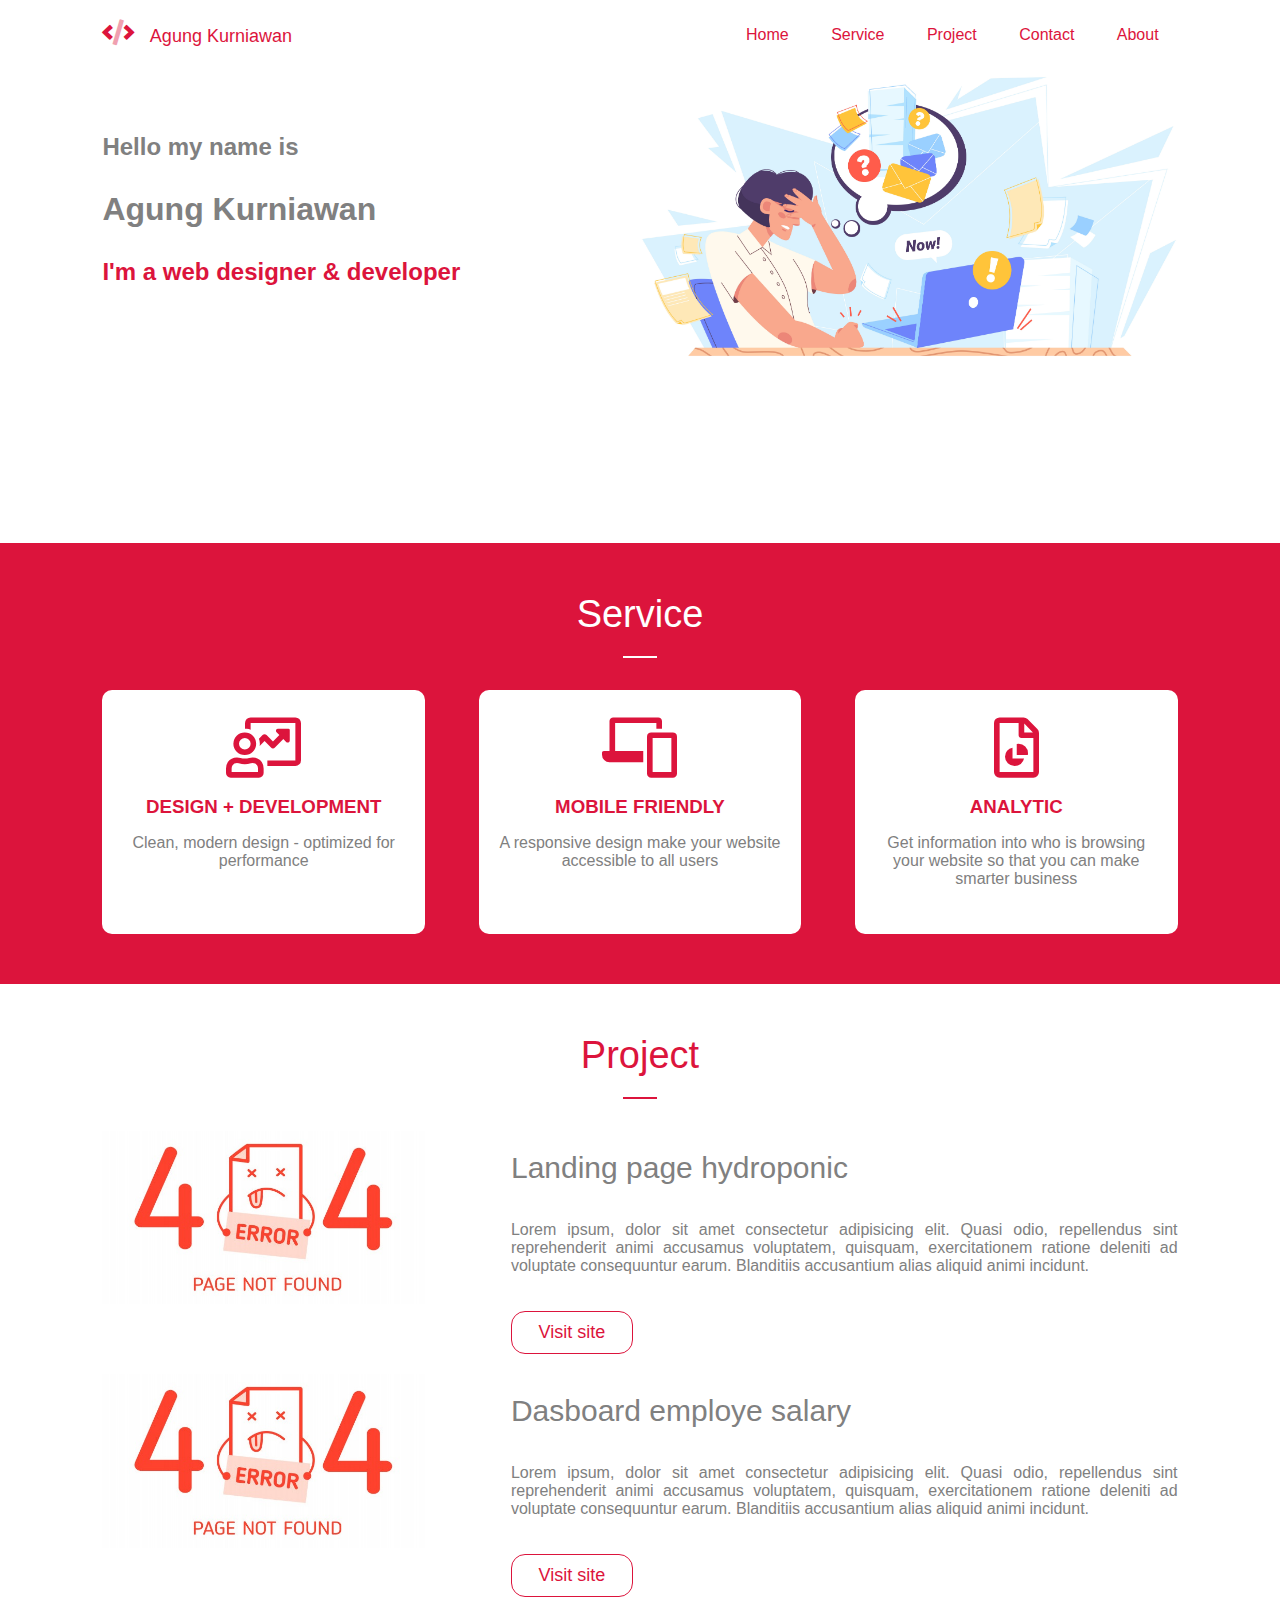
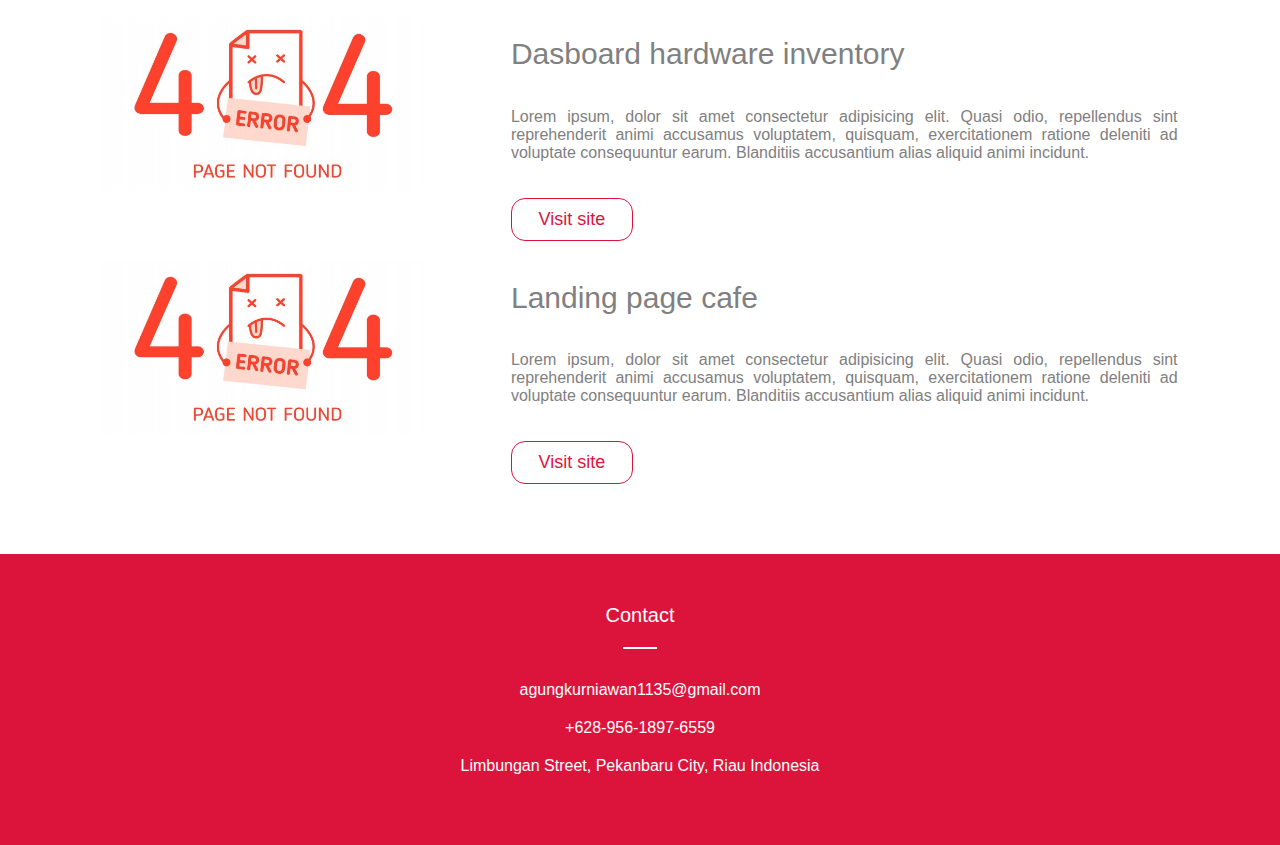
==== commit 39d4ffca: "Update index.html" ====
--- a/index.html
+++ b/index.html
@@ -66,17 +66,17 @@
         </div>
         <div class="card">
             <div class="info">
-                <i class="fas fa-user-chart"></i>
+                <i class="fal fa-user-chart"></i>
                 <h3>DESIGN + DEVELOPMENT</h3>
                 <P>Clean, modern design - optimized for performance</P>
             </div>
             <div class="info">
-                <i class="fa fa-phone-laptop"></i>
+                <i class="fal fa-phone-laptop"></i>
                 <h3>MOBILE FRIENDLY</h3>
                 <P>A responsive design make your website accessible to all users</P>
             </div>
             <div class="info">
-                <i class="fa fa-file-chart-pie"></i>
+                <i class="fal fa-file-chart-pie"></i>
                 <h3>ANALYTIC</h3>
                 <p>Get information into who is browsing your website so that you can make smarter business</p>
             </div>
@@ -135,4 +135,4 @@
         </div>
     </div>
 </body>
-</html>+</html>
--- a/style.css
+++ b/style.css
@@ -129,7 +129,7 @@
     margin: 0;
 }
 .header .image {
-    background-image: url(/banner.jpg);
+    background-image: url(banner.jpg);
     background-size: 100%;
     background-repeat: no-repeat;
 }
@@ -536,4 +536,4 @@
         grid-template-columns: 100%;
         grid-template-rows: auto;
     }
-}+}
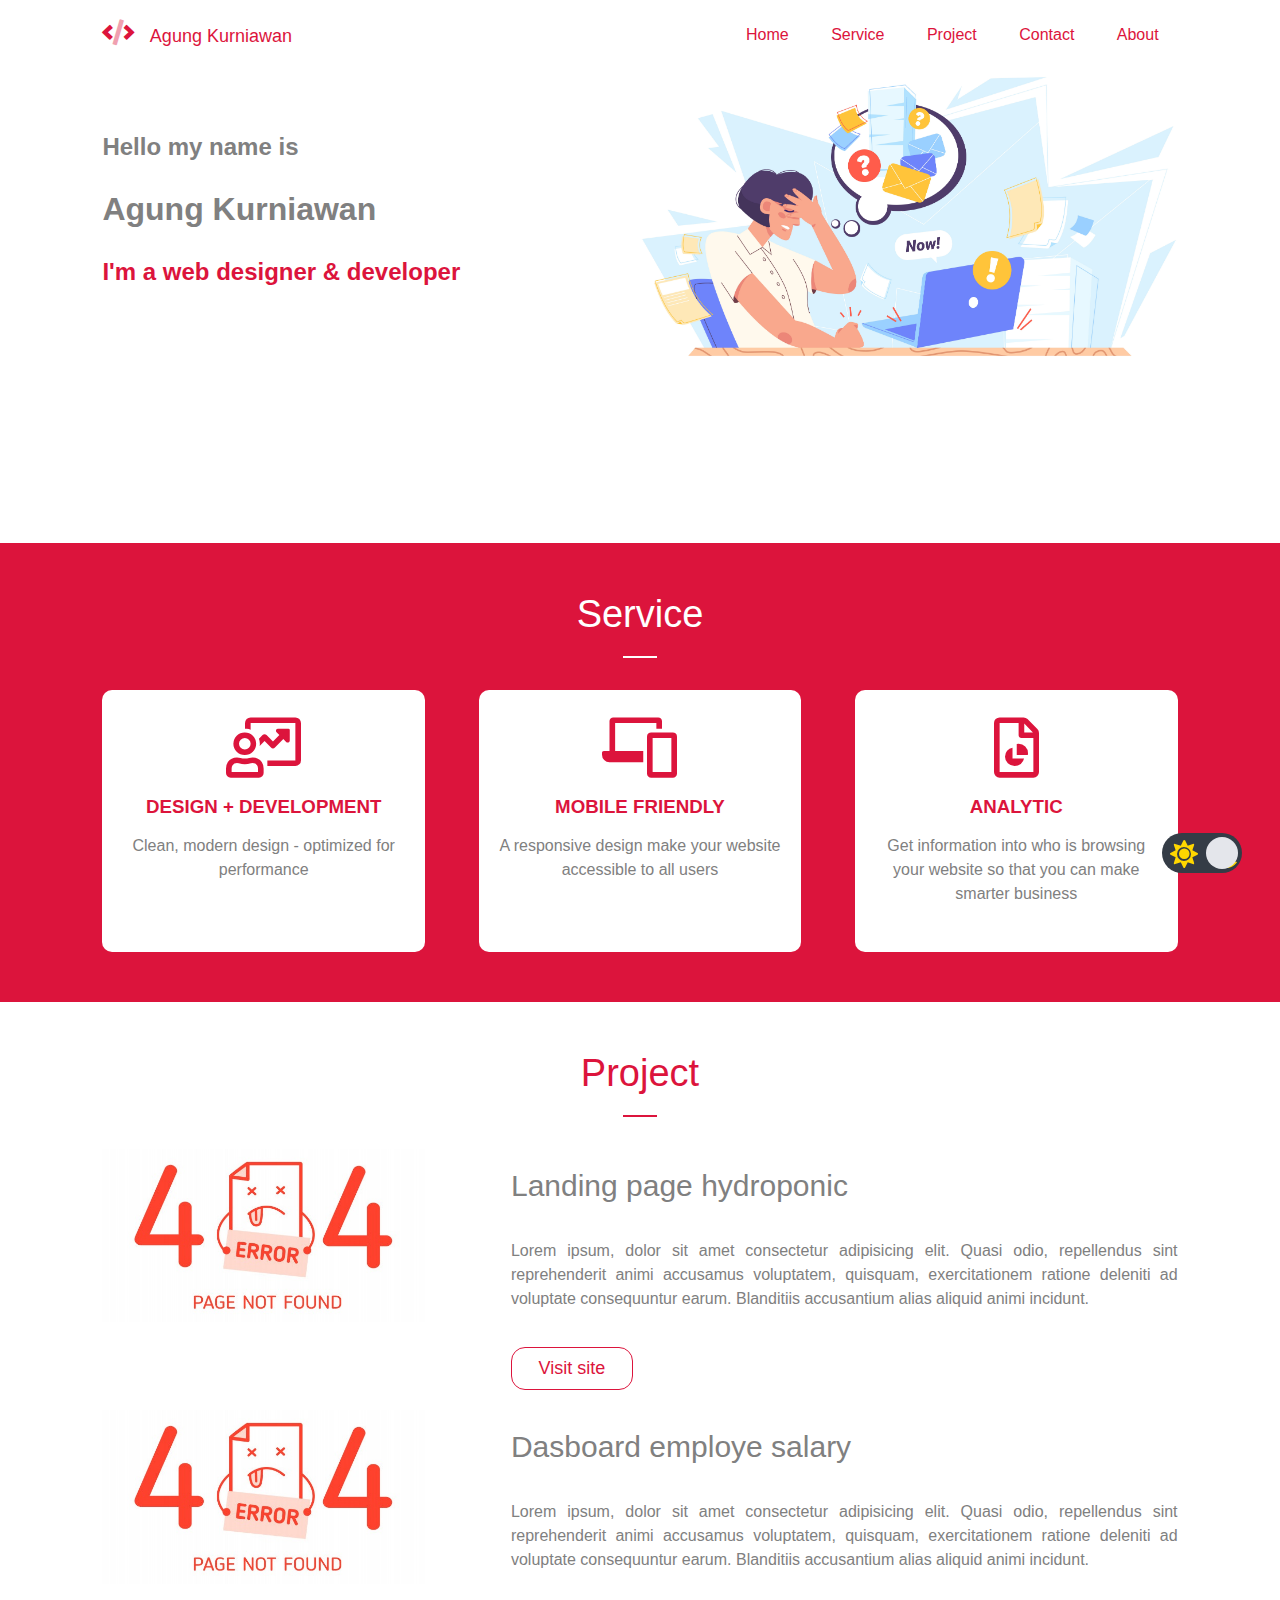
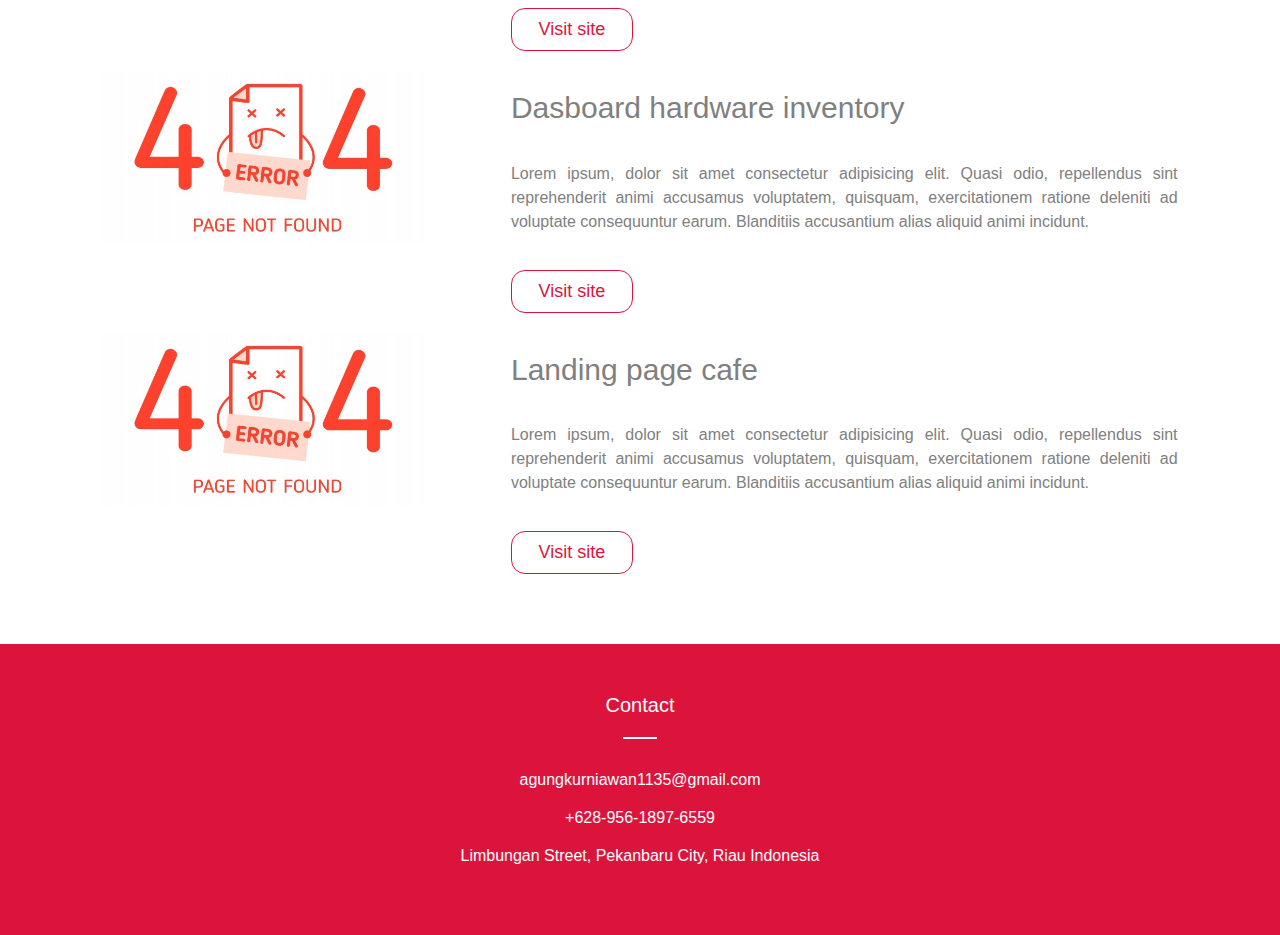
==== commit 4ccc9631: "Add files via upload" ====
--- a/index.html
+++ b/index.html
@@ -9,7 +9,11 @@
     <link rel="stylesheet" href="awesome/css/all.min.css">
 </head>
 <body>
+    <!-- responsive button -->
     <input id="button" type="checkbox">
+    <!-- Light and dark -->
+    <input id="light-dark" class="change" type="checkbox">
+
     <!-- Navbar -->
     <div class="navbar-fixed">
         <div class="navbar-relative">
@@ -42,18 +46,28 @@
         <a href="about.html">About</a>
     </div>
 
+
+    
+    <!-- Button light-dark -->
+    <div class="light-dark">
+        <label for="light-dark" class="light-dark-button"></label>
+        <i class="fas fa-sun"></i>
+        <i class="fas fa-moon"></i>
+    </div>
     
 
     
     <!-- Header -->
-    <div class="header">
-        <div class="title">
-            <h1>Hello my name is</h1>
-            <h1>Agung Kurniawan</h1>
-            <h2>I'm a web designer & developer</h2>
-        </div>
-        <div class="image">
-        
+    <div class="header-main">
+        <div class="header">
+            <div class="title">
+                <h1>Hello my name is</h1>
+                <h1>Agung Kurniawan</h1>
+                <h2>I'm a web designer & developer</h2>
+            </div>
+            <div class="image">
+            
+            </div>
         </div>
     </div>
 
@@ -66,17 +80,17 @@
         </div>
         <div class="card">
             <div class="info">
-                <i class="fal fa-user-chart"></i>
+                <i class="fas fa-user-chart"></i>
                 <h3>DESIGN + DEVELOPMENT</h3>
                 <P>Clean, modern design - optimized for performance</P>
             </div>
             <div class="info">
-                <i class="fal fa-phone-laptop"></i>
+                <i class="fa fa-phone-laptop"></i>
                 <h3>MOBILE FRIENDLY</h3>
                 <P>A responsive design make your website accessible to all users</P>
             </div>
             <div class="info">
-                <i class="fal fa-file-chart-pie"></i>
+                <i class="fa fa-file-chart-pie"></i>
                 <h3>ANALYTIC</h3>
                 <p>Get information into who is browsing your website so that you can make smarter business</p>
             </div>
@@ -84,38 +98,40 @@
     </div>
 
     <!-- project -->
-    <div class="project" id="project">
-        <h2>Project</h2>
-        <div class="garis">
-        
-        </div>
-        <div class="project-list">
-            <img src="404-error.jpg" alt="">
-            <div class="list-info">
-                <h1>Landing page hydroponic</h1>
-                <p>Lorem ipsum, dolor sit amet consectetur adipisicing elit. Quasi odio, repellendus sint reprehenderit animi accusamus voluptatem, quisquam, exercitationem ratione deleniti ad voluptate consequuntur earum. Blanditiis accusantium alias aliquid animi incidunt.</p>
-                <a href="404-error.jpg">Visit site</a>
+    <div class="project-main">
+        <div class="project" id="project">
+            <h2>Project</h2>
+            <div class="garis">
+            
             </div>
-
-            <img src="404-error.jpg" alt="">
-            <div class="list-info">
-                <h1>Dasboard employe salary</h1>
-                <p>Lorem ipsum, dolor sit amet consectetur adipisicing elit. Quasi odio, repellendus sint reprehenderit animi accusamus voluptatem, quisquam, exercitationem ratione deleniti ad voluptate consequuntur earum. Blanditiis accusantium alias aliquid animi incidunt.</p>
-                <a href="404-error.jpg">Visit site</a>
-            </div>
-
-            <img src="404-error.jpg" alt="">
-            <div class="list-info">
-                <h1>Dasboard hardware inventory</h1>
-                <p>Lorem ipsum, dolor sit amet consectetur adipisicing elit. Quasi odio, repellendus sint reprehenderit animi accusamus voluptatem, quisquam, exercitationem ratione deleniti ad voluptate consequuntur earum. Blanditiis accusantium alias aliquid animi incidunt.</p>
-                <a href="404-error.jpg">Visit site</a>
-            </div>
-
-            <img src="404-error.jpg" alt="">
-            <div class="list-info">
-                <h1>Landing page cafe</h1>
-                <p>Lorem ipsum, dolor sit amet consectetur adipisicing elit. Quasi odio, repellendus sint reprehenderit animi accusamus voluptatem, quisquam, exercitationem ratione deleniti ad voluptate consequuntur earum. Blanditiis accusantium alias aliquid animi incidunt.</p>
-                <a href="404-error.jpg">Visit site</a>
+            <div class="project-list">
+                <img src="404-error.jpg" alt="">
+                <div class="list-info">
+                    <h1>Landing page hydroponic</h1>
+                    <p>Lorem ipsum, dolor sit amet consectetur adipisicing elit. Quasi odio, repellendus sint reprehenderit animi accusamus voluptatem, quisquam, exercitationem ratione deleniti ad voluptate consequuntur earum. Blanditiis accusantium alias aliquid animi incidunt.</p>
+                    <a href="404-error.jpg">Visit site</a>
+                </div>
+    
+                <img src="404-error.jpg" alt="">
+                <div class="list-info">
+                    <h1>Dasboard employe salary</h1>
+                    <p>Lorem ipsum, dolor sit amet consectetur adipisicing elit. Quasi odio, repellendus sint reprehenderit animi accusamus voluptatem, quisquam, exercitationem ratione deleniti ad voluptate consequuntur earum. Blanditiis accusantium alias aliquid animi incidunt.</p>
+                    <a href="404-error.jpg">Visit site</a>
+                </div>
+    
+                <img src="404-error.jpg" alt="">
+                <div class="list-info">
+                    <h1>Dasboard hardware inventory</h1>
+                    <p>Lorem ipsum, dolor sit amet consectetur adipisicing elit. Quasi odio, repellendus sint reprehenderit animi accusamus voluptatem, quisquam, exercitationem ratione deleniti ad voluptate consequuntur earum. Blanditiis accusantium alias aliquid animi incidunt.</p>
+                    <a href="404-error.jpg">Visit site</a>
+                </div>
+    
+                <img src="404-error.jpg" alt="">
+                <div class="list-info">
+                    <h1>Landing page cafe</h1>
+                    <p>Lorem ipsum, dolor sit amet consectetur adipisicing elit. Quasi odio, repellendus sint reprehenderit animi accusamus voluptatem, quisquam, exercitationem ratione deleniti ad voluptate consequuntur earum. Blanditiis accusantium alias aliquid animi incidunt.</p>
+                    <a href="404-error.jpg">Visit site</a>
+                </div>
             </div>
         </div>
     </div>
@@ -135,4 +151,4 @@
         </div>
     </div>
 </body>
-</html>
+</html>--- a/style.css
+++ b/style.css
@@ -6,6 +6,9 @@
     font-size: 16px;
     color: grey;
     margin: 0;
+}
+p {
+    line-height: 1.5em;
 }
 
 .navbar-fixed {
@@ -85,6 +88,7 @@
 .navbar-responsive {
     position: fixed;
     width: 100%;
+    margin-top: 53px;
     background-color:white;
     display: none;
 }
@@ -104,11 +108,13 @@
 
 
 
-
+.header-main {
+    width: 100%;
+}
 .header {
     width: 84%;
     height: 470px;
-    margin: 73px auto 0 auto;
+    margin: 53px auto 0 auto;
     display: grid;
     grid-template-columns: 50% 50%;
     box-sizing: border-box;
@@ -129,7 +135,7 @@
     margin: 0;
 }
 .header .image {
-    background-image: url(banner.jpg);
+    background-image: url(/banner.jpg);
     background-size: 100%;
     background-repeat: no-repeat;
 }
@@ -201,7 +207,9 @@
 
 
 
-
+.project-main {
+    width: 100%;
+}
 .project {
     width: 84%;
     margin: 0 auto;
@@ -316,10 +324,12 @@
 
 
 
-
+.about-main {
+    width: 100%;
+}
 .about {
     width: 84%;
-    margin: 73px auto 0 auto;
+    margin: 53px auto 0 auto;
     padding: 50px 0;
     box-sizing: border-box;
 }
@@ -473,6 +483,252 @@
 
 
 
+/* light and dark */
+input[type="checkbox"]#light-dark .change {
+    display: none;
+}
+
+.light-dark {
+    position: fixed;
+    bottom: 3%;
+    right: 3%;
+    background-color: #343c46;
+    width: 80px;
+    height: 40px;
+    border-radius: 20px;
+    box-sizing: border-box;
+    display: grid;
+    grid-template-columns: 50% 50%;
+}
+.light-dark i {
+    font-size: 28px;
+    padding: 8px;
+    color: gold;
+    text-align: center;
+}
+.light-dark .light-dark-button {
+    background-color: #E4E6EB;
+    position: absolute;
+    top: 0;
+    right: 0;
+    width: 32px;
+    height: 32px;
+    border-radius: 50%;
+    margin: 4px;
+    box-sizing: border-box;
+    cursor: pointer;
+}
+input[type="checkbox"]#light-dark.change:checked ~ .light-dark {
+    background-color: #E4E6EB;
+    /* transition: all 1s ease-in-out; */
+}
+input[type="checkbox"]#light-dark.change:checked ~ .light-dark .light-dark-button {
+    background-color: #343c46;
+    position: absolute;
+    top: 0;
+    left: 0;
+    /* transition: all 1s ease-in-out; */
+
+}
+
+
+
+
+/* Body light-dark */
+input[type="checkbox"]#light-dark.change:checked  body {
+    background-color: #343c46;
+    transition: all 1s ease-in-out;
+}
+
+
+
+
+/* Navbar light-dark */
+input[type="checkbox"]#light-dark.change:checked ~ .navbar-fixed {
+    background-color:#343c46;
+    transition: all 1s ease-in-out;
+}
+input[type="checkbox"]#light-dark.change:checked ~ .navbar-fixed .navbar-relative i {
+    color:#E4E6EB;
+}
+input[type="checkbox"]#light-dark.change:checked ~ .navbar-fixed .navbar-relative a {
+    color:#E4E6EB;
+}
+
+
+
+/* Header light-dark */
+input[type="checkbox"]#light-dark.change:checked ~ .header-main {
+    background-color:#343c46;
+    transition: all 1s ease-in-out;
+}
+input[type="checkbox"]#light-dark.change:checked ~ .header-main .header .title h1, h2 {
+    color:#E4E6EB;
+}
+input[type="checkbox"]#light-dark.change:checked ~ .header-main .header .title h2 {
+    color:#E4E6EB;
+}
+
+
+
+/* Service light-dark */
+input[type="checkbox"]#light-dark.change:checked ~ .service {
+    background-color:#343c46;
+    transition: all 1s ease-in-out;
+}
+input[type="checkbox"]#light-dark.change:checked ~ .service h2 {
+    color:#E4E6EB;
+}
+input[type="checkbox"]#light-dark.change:checked ~ .service .garis {
+    border-top: 2px solid #E4E6EB;
+}
+input[type="checkbox"]#light-dark.change:checked ~ .service .info {
+    background-color:#2a4858;
+    transition: all 1s ease-in-out;
+}
+input[type="checkbox"]#light-dark.change:checked ~ .service .info i {
+    color:#E4E6EB;
+}
+input[type="checkbox"]#light-dark.change:checked ~ .service .info h3 {
+    color:#E4E6EB;
+}
+input[type="checkbox"]#light-dark.change:checked ~ .service .info p {
+    color:#E4E6EB;
+}
+
+
+
+
+
+/* Project light-dark  */
+input[type="checkbox"]#light-dark.change:checked ~ .project-main {
+    background-color:#343c46;
+    transition: all 1s ease-in-out;
+}
+input[type="checkbox"]#light-dark.change:checked ~ .project-main .project h1 {
+    color:#E4E6EB;
+}
+input[type="checkbox"]#light-dark.change:checked ~ .project-main .project h2 {
+    color:#E4E6EB;
+}
+input[type="checkbox"]#light-dark.change:checked ~ .project-main .project .garis {
+    border-top: 2px solid #E4E6EB;
+}
+input[type="checkbox"]#light-dark.change:checked ~ .project-main .project p {
+    color:#E4E6EB;
+}
+input[type="checkbox"]#light-dark.change:checked ~ .project-main .project a {
+    color:#E4E6EB;
+    border: 1px solid #E4E6EB;
+}
+input[type="checkbox"]#light-dark.change:checked ~ .project-main .project a:hover {
+    color:#343c46;
+    background-color: #E4E6EB;
+}
+
+
+
+
+/* Footer light-dark */
+input[type="checkbox"]#light-dark.change:checked ~ .footer {
+    background-color:#343c46;
+    transition: all 1s ease-in-out;
+}
+input[type="checkbox"]#light-dark.change:checked ~ .footer h4 {
+    color:#E4E6EB;
+}
+input[type="checkbox"]#light-dark.change:checked ~ .footer a {
+    color:#E4E6EB;
+}
+
+
+
+
+
+/* Button list light-dark */
+input[type="checkbox"]#light-dark.change:checked ~ .navbar-fixed .navbar-relative .button-list .fa.fa-bars {
+    color:#E4E6EB;
+}
+
+/* Navbar responsive light-dark */
+input[type="checkbox"]#light-dark.change:checked ~ .navbar-responsive {
+    background-color:#343c46;
+}
+input[type="checkbox"]#light-dark.change:checked ~ .navbar-responsive a {
+    color:#E4E6EB;
+}
+input[type="checkbox"]#light-dark.change:checked ~ .navbar-responsive a:hover {
+    color:#343c46;
+    background-color: #E4E6EB;
+}
+
+
+
+
+
+/* About light-dark */
+input[type="checkbox"]#light-dark.change:checked ~ .about-main {
+    background-color:#343c46;
+    transition: all 1s ease-in-out;
+}
+input[type="checkbox"]#light-dark.change:checked ~ .about-main .about h1 {
+    color:#E4E6EB;
+}
+input[type="checkbox"]#light-dark.change:checked ~ .about-main .about .garis {
+    border-top: 2px solid #E4E6EB;
+}
+input[type="checkbox"]#light-dark.change:checked ~ .about-main .about img {
+    border: 2px solid #E4E6EB;
+}
+input[type="checkbox"]#light-dark.change:checked ~ .about-main .about img:hover {
+    background-color: #E4E6EB;
+}
+
+
+input[type="checkbox"]#light-dark.change:checked ~ .about-main .about .about-info .profile h2 {
+    color: #E4E6EB;
+}
+input[type="checkbox"]#light-dark.change:checked ~ .about-main .about .about-info .profile .profile-info p {
+    color: #E4E6EB;
+}
+input[type="checkbox"]#light-dark.change:checked ~ .about-main .about .about-info .profile .profile-info .bio h5 {
+    color: #E4E6EB;
+}
+input[type="checkbox"]#light-dark.change:checked ~ .about-main .about .about-info .profile .profile-info .bio h5:nth-child(odd) {
+    font-weight: 500;
+}
+
+
+input[type="checkbox"]#light-dark.change:checked ~ .about-main .about .about-info .skill h2 {
+    color: #E4E6EB;
+}
+input[type="checkbox"]#light-dark.change:checked ~ .about-main .about .about-info .skill .skill-info h4 {
+    color: #E4E6EB;
+}
+input[type="checkbox"]#light-dark.change:checked ~ .about-main .about .about-info .skill .bar .rate.html {
+    background-color: #E4E6EB;
+}
+input[type="checkbox"]#light-dark.change:checked ~ .about-main .about .about-info .skill .bar .rate.css {
+    background-color: #E4E6EB;
+}
+input[type="checkbox"]#light-dark.change:checked ~ .about-main .about .about-info .skill .bar .rate.rate.javascript {
+    background-color: #E4E6EB;
+}
+input[type="checkbox"]#light-dark.change:checked ~ .about-main .about .about-info .skill .bar .rate.mysql {
+    background-color: #E4E6EB;
+}
+input[type="checkbox"]#light-dark.change:checked ~ .about-main .about .about-info .skill .bar .rate.php {
+    background-color: #E4E6EB;
+}
+input[type="checkbox"]#light-dark.change:checked ~ .about-main .about .about-info .skill .bar .rate.java {
+    background-color: #E4E6EB;
+}
+
+
+
+
+
+
 
 
 
@@ -494,7 +750,7 @@
         width: 84%;
         height: 650px;
         display: grid;
-        margin: 73px auto 0 auto;
+        margin: 53px auto 0 auto;
         grid-template-columns: 100%;
         grid-template-rows: 50% 50%;
 	}
@@ -536,4 +792,4 @@
         grid-template-columns: 100%;
         grid-template-rows: auto;
     }
-}
+}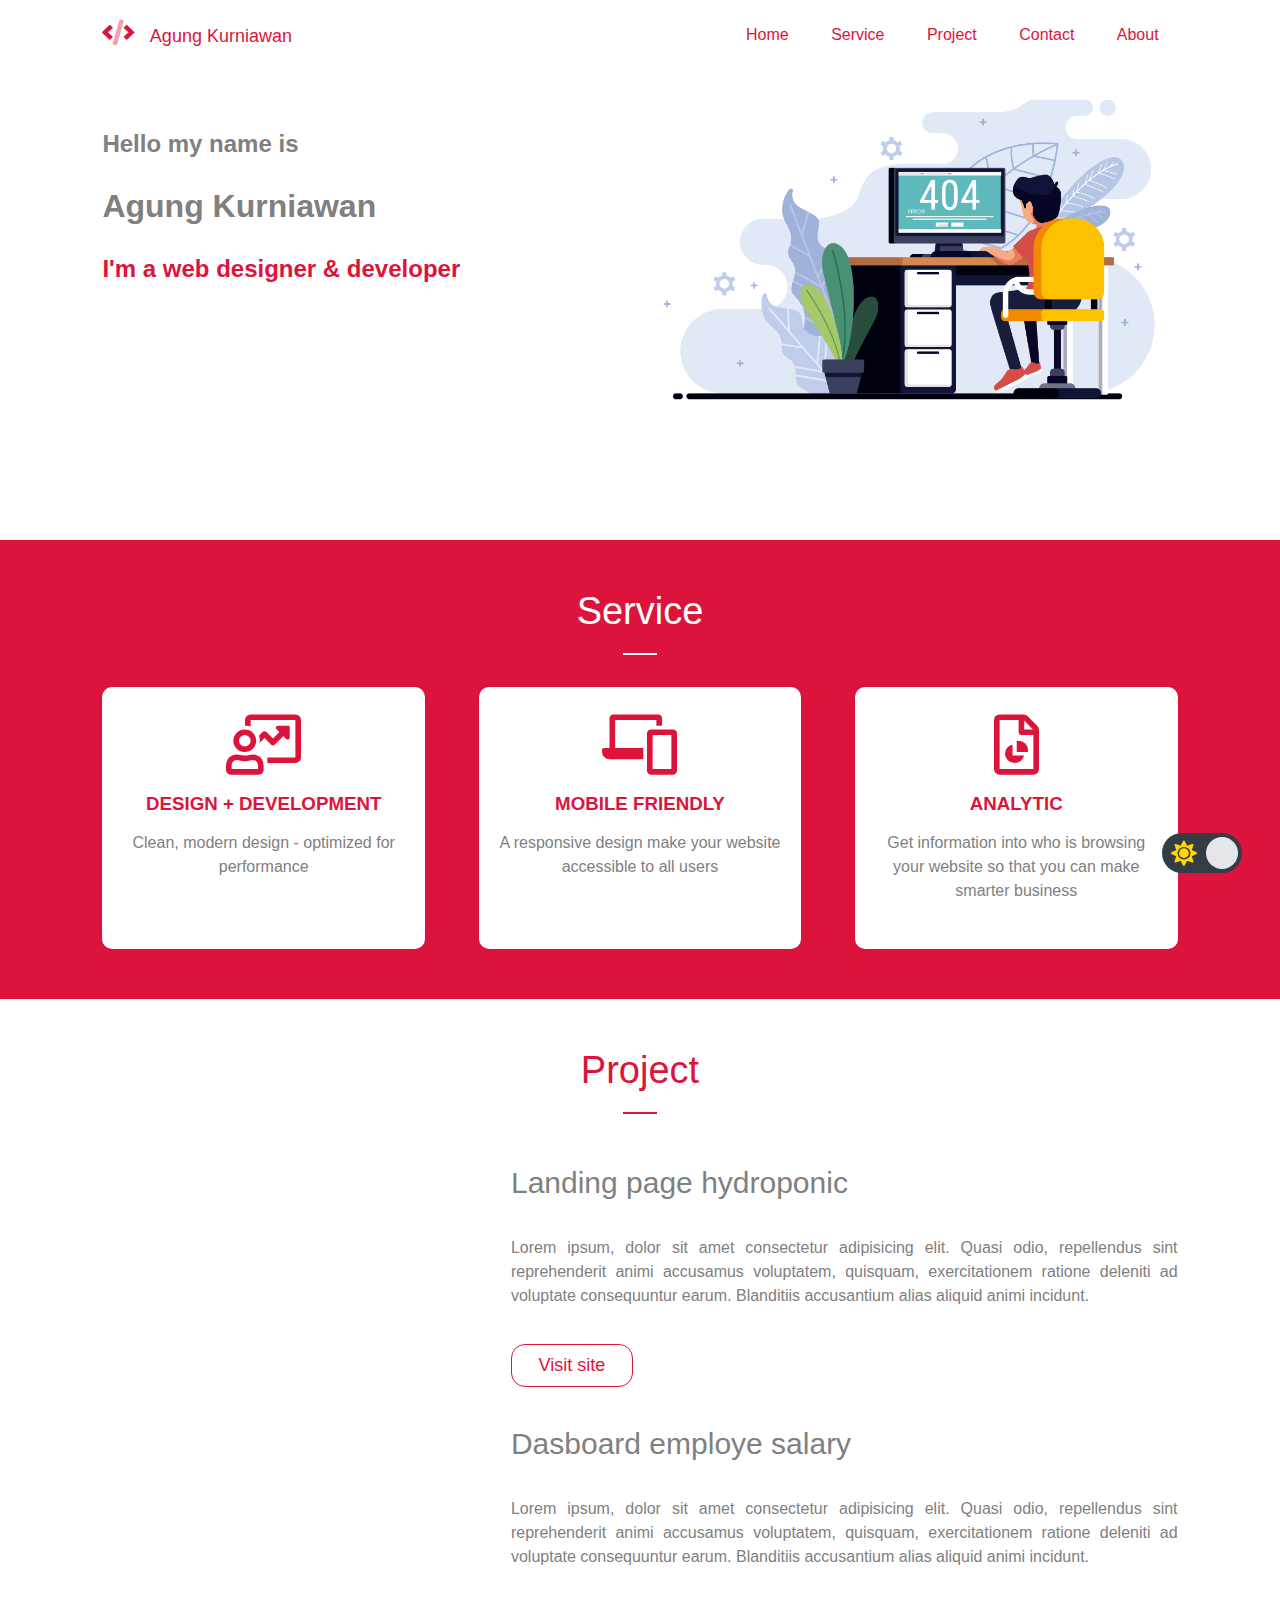
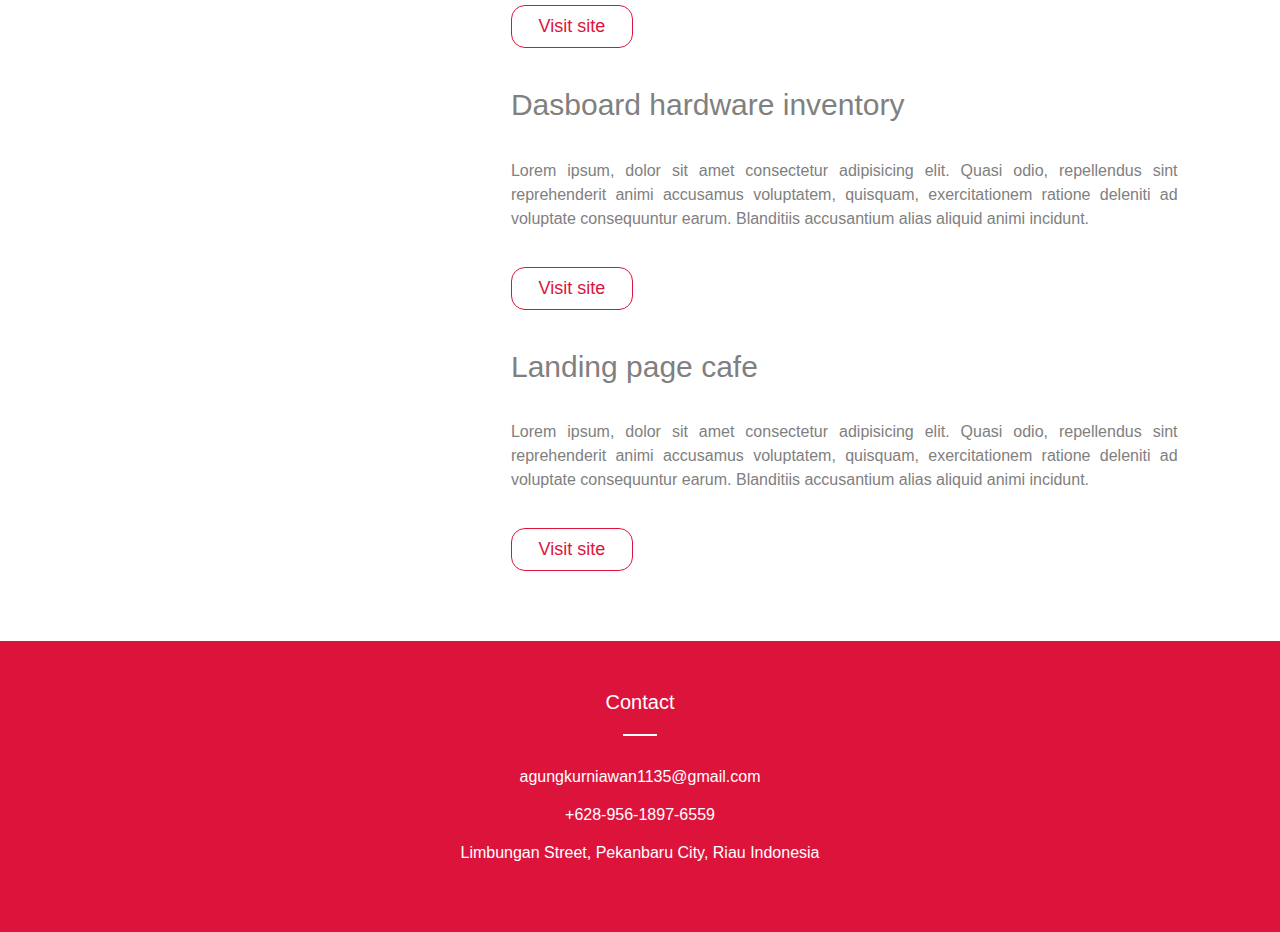
==== commit d492f24f: "Add files via upload" ====
--- a/index.html
+++ b/index.html
@@ -105,32 +105,32 @@
             
             </div>
             <div class="project-list">
-                <img src="404-error.jpg" alt="">
+                <img src="404-error.png" alt="" class="gray">
                 <div class="list-info">
                     <h1>Landing page hydroponic</h1>
                     <p>Lorem ipsum, dolor sit amet consectetur adipisicing elit. Quasi odio, repellendus sint reprehenderit animi accusamus voluptatem, quisquam, exercitationem ratione deleniti ad voluptate consequuntur earum. Blanditiis accusantium alias aliquid animi incidunt.</p>
-                    <a href="404-error.jpg">Visit site</a>
+                    <a href="404-error.png">Visit site</a>
                 </div>
     
-                <img src="404-error.jpg" alt="">
+                <img src="404-error.png" alt="" class="gray">
                 <div class="list-info">
                     <h1>Dasboard employe salary</h1>
                     <p>Lorem ipsum, dolor sit amet consectetur adipisicing elit. Quasi odio, repellendus sint reprehenderit animi accusamus voluptatem, quisquam, exercitationem ratione deleniti ad voluptate consequuntur earum. Blanditiis accusantium alias aliquid animi incidunt.</p>
-                    <a href="404-error.jpg">Visit site</a>
+                    <a href="404-error.png">Visit site</a>
                 </div>
     
-                <img src="404-error.jpg" alt="">
+                <img src="404-error.png" alt="" class="gray">
                 <div class="list-info">
                     <h1>Dasboard hardware inventory</h1>
                     <p>Lorem ipsum, dolor sit amet consectetur adipisicing elit. Quasi odio, repellendus sint reprehenderit animi accusamus voluptatem, quisquam, exercitationem ratione deleniti ad voluptate consequuntur earum. Blanditiis accusantium alias aliquid animi incidunt.</p>
-                    <a href="404-error.jpg">Visit site</a>
+                    <a href="404-error.png">Visit site</a>
                 </div>
     
-                <img src="404-error.jpg" alt="">
+                <img src="404-error.png" alt="" class="gray">
                 <div class="list-info">
                     <h1>Landing page cafe</h1>
                     <p>Lorem ipsum, dolor sit amet consectetur adipisicing elit. Quasi odio, repellendus sint reprehenderit animi accusamus voluptatem, quisquam, exercitationem ratione deleniti ad voluptate consequuntur earum. Blanditiis accusantium alias aliquid animi incidunt.</p>
-                    <a href="404-error.jpg">Visit site</a>
+                    <a href="404-error.png">Visit site</a>
                 </div>
             </div>
         </div>
--- a/style.css
+++ b/style.css
@@ -9,6 +9,12 @@
 }
 p {
     line-height: 1.5em;
+}
+a:active {
+    background-color: transparent;
+}
+label:active {
+    background-color: transparent;
 }
 
 .navbar-fixed {
@@ -88,7 +94,7 @@
 .navbar-responsive {
     position: fixed;
     width: 100%;
-    margin-top: 53px;
+    margin-top: 50px;
     background-color:white;
     display: none;
 }
@@ -114,7 +120,7 @@
 .header {
     width: 84%;
     height: 470px;
-    margin: 53px auto 0 auto;
+    margin: 50px auto 0 auto;
     display: grid;
     grid-template-columns: 50% 50%;
     box-sizing: border-box;
@@ -135,7 +141,7 @@
     margin: 0;
 }
 .header .image {
-    background-image: url(/banner.jpg);
+    background-image: url(computer.png);
     background-size: 100%;
     background-repeat: no-repeat;
 }
@@ -329,7 +335,7 @@
 }
 .about {
     width: 84%;
-    margin: 53px auto 0 auto;
+    margin: 50px auto 0 auto;
     padding: 50px 0;
     box-sizing: border-box;
 }
@@ -485,6 +491,9 @@
 
 /* light and dark */
 input[type="checkbox"]#light-dark .change {
+    position: fixed;
+    top: 0;
+    left: 0;
     display: none;
 }
 
@@ -501,8 +510,8 @@
     grid-template-columns: 50% 50%;
 }
 .light-dark i {
-    font-size: 28px;
-    padding: 8px;
+    font-size: 26px;
+    padding: 9px;
     color: gold;
     text-align: center;
 }
@@ -568,6 +577,11 @@
 input[type="checkbox"]#light-dark.change:checked ~ .header-main .header .title h2 {
     color:#E4E6EB;
 }
+/* input[type="checkbox"]#light-dark.change:checked ~ .header-main .header .image  {
+    filter: grayscale(50%);
+    z-index: index -999;
+} */
+
 
 
 
@@ -605,6 +619,10 @@
     background-color:#343c46;
     transition: all 1s ease-in-out;
 }
+input[type="checkbox"]#light-dark.change:checked ~ .project-main .project .project-list .gray {
+    src: url(404-error-gray.png);
+}
+
 input[type="checkbox"]#light-dark.change:checked ~ .project-main .project h1 {
     color:#E4E6EB;
 }
@@ -678,7 +696,7 @@
     border-top: 2px solid #E4E6EB;
 }
 input[type="checkbox"]#light-dark.change:checked ~ .about-main .about img {
-    border: 2px solid #E4E6EB;
+    border: 3px solid #E4E6EB;
 }
 input[type="checkbox"]#light-dark.change:checked ~ .about-main .about img:hover {
     background-color: #E4E6EB;
@@ -734,6 +752,12 @@
 
 /* responsive design */
 @media screen and (max-width:680px){
+    a:active {
+        background-color: transparent;
+    }
+    label:active {
+        background-color: transparent;
+    }
     .navbar-relative a {
         visibility: hidden;
     }
@@ -750,7 +774,7 @@
         width: 84%;
         height: 650px;
         display: grid;
-        margin: 53px auto 0 auto;
+        margin: 51px auto 0 auto;
         grid-template-columns: 100%;
         grid-template-rows: 50% 50%;
 	}
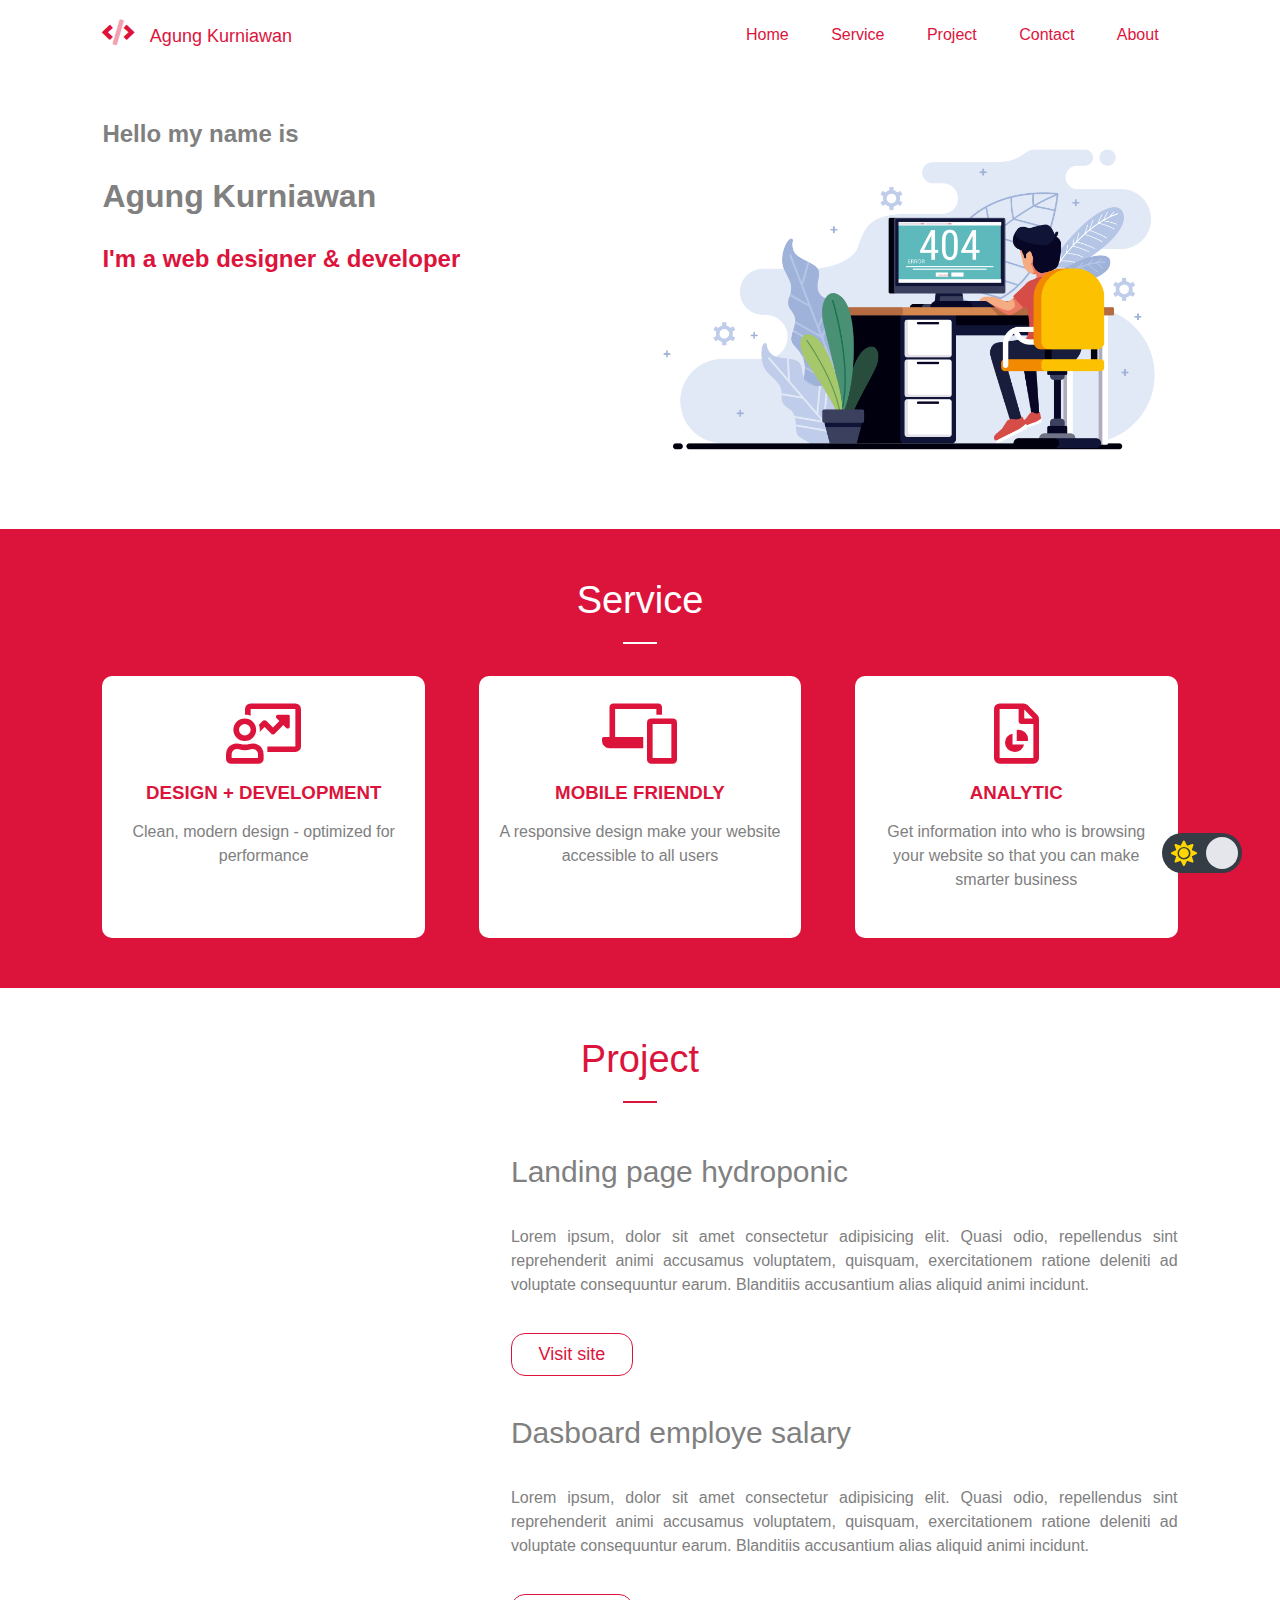
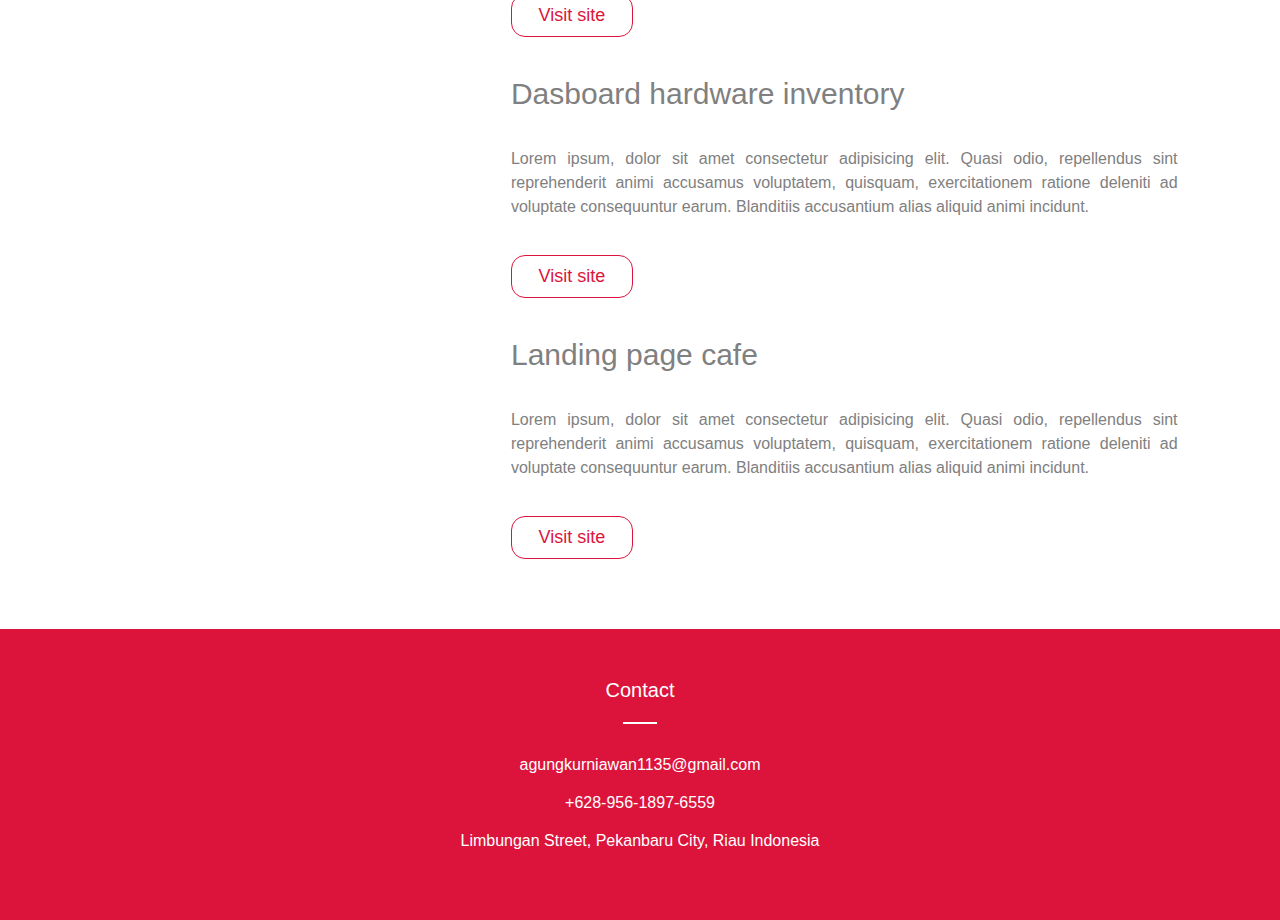
==== commit 551df623: "Add files via upload" ====
--- a/index.html
+++ b/index.html
@@ -65,9 +65,7 @@
                 <h1>Agung Kurniawan</h1>
                 <h2>I'm a web designer & developer</h2>
             </div>
-            <div class="image">
-            
-            </div>
+            <img src="computer.png" alt="">
         </div>
     </div>
 
@@ -96,6 +94,7 @@
             </div>
         </div>
     </div>
+
 
     <!-- project -->
     <div class="project-main">
--- a/style.css
+++ b/style.css
@@ -116,34 +116,36 @@
 
 .header-main {
     width: 100%;
-}
-.header {
+    margin:50px 0 0 0;
+    padding: 50px 0;
+    box-sizing: border-box;
+}
+.header-main .header {
     width: 84%;
-    height: 470px;
-    margin: 50px auto 0 auto;
-    display: grid;
+    display: grid;
+    margin: 0 auto;
     grid-template-columns: 50% 50%;
-    box-sizing: border-box;
-}
-.header .title h1 {
+}
+.header-main .header .title {
+    box-sizing: border-box;
+}
+.header-main .header .title h1 {
     padding: 30px 0 0 0;
     margin: 0;
 }
-.header .title h1:first-of-type {
+.header-main .header .title h1:first-of-type {
     font-size: 24px;
-    padding: 60px 0 0 0;
-    margin: 0;
-}
-.header .title h2 {
+    margin: 0;
+    padding-top: 0;
+}
+.header-main .header .title h2 {
     color:crimson;
     font-size: 24px;
     padding: 30px 0 0 0;
     margin: 0;
 }
-.header .image {
-    background-image: url(computer.png);
-    background-size: 100%;
-    background-repeat: no-repeat;
+.header-main .header img {
+    width: 100%;
 }
 
 
@@ -179,6 +181,7 @@
     grid-template-columns: 30% 30% 30%;
     grid-template-rows: auto;
     grid-column-gap: 5%;
+    box-sizing: border-box;
 }
 .service .card .design {
     background-color: white;
@@ -491,9 +494,6 @@
 
 /* light and dark */
 input[type="checkbox"]#light-dark .change {
-    position: fixed;
-    top: 0;
-    left: 0;
     display: none;
 }
 
@@ -632,14 +632,14 @@
 input[type="checkbox"]#light-dark.change:checked ~ .project-main .project .garis {
     border-top: 2px solid #E4E6EB;
 }
-input[type="checkbox"]#light-dark.change:checked ~ .project-main .project p {
-    color:#E4E6EB;
-}
-input[type="checkbox"]#light-dark.change:checked ~ .project-main .project a {
+input[type="checkbox"]#light-dark.change:checked ~ .project-main .project .project-list .list-info p {
+    color:#E4E6EB;
+}
+input[type="checkbox"]#light-dark.change:checked ~ .project-main .project .project-list .list-info a {
     color:#E4E6EB;
     border: 1px solid #E4E6EB;
 }
-input[type="checkbox"]#light-dark.change:checked ~ .project-main .project a:hover {
+input[type="checkbox"]#light-dark.change:checked ~ .project-main .project .project-list .list-info a:hover {
     color:#343c46;
     background-color: #E4E6EB;
 }
@@ -671,6 +671,7 @@
 /* Navbar responsive light-dark */
 input[type="checkbox"]#light-dark.change:checked ~ .navbar-responsive {
     background-color:#343c46;
+    transition: all 1s ease-in-out;
 }
 input[type="checkbox"]#light-dark.change:checked ~ .navbar-responsive a {
     color:#E4E6EB;
@@ -751,7 +752,7 @@
 
 
 /* responsive design */
-@media screen and (max-width:680px){
+@media screen and (max-width:768px){
     a:active {
         background-color: transparent;
     }
@@ -770,14 +771,19 @@
     .button-list {
         display: block;
     }
-    .header {
+    .header-main .header {
         width: 84%;
-        height: 650px;
         display: grid;
-        margin: 51px auto 0 auto;
         grid-template-columns: 100%;
-        grid-template-rows: 50% 50%;
+        grid-template-rows:auto auto;
+        box-sizing: border-box;
 	}
+    .header-main .header img {
+        padding-top: 20px;
+    }
+    .service {
+        margin: 0;
+    }
     .service .card {
         display: grid;
         width: 84%;
@@ -785,20 +791,21 @@
         grid-template-rows: auto;
         grid-row-gap: 50px;
     }
-    .project .project-list {
+
+    .project-main .project .project-list {
         width: 100%;
         display: grid;
         grid-template-columns: 100%;
         grid-template-rows: auto;
         grid-row-gap: 5px;
     }
-    .project .project-list .list-info h1 {
+    .project-main .project .project-list .list-info h1 {
         text-align: center;
     }
-    .project .project-list .list-info p {
+    .project-main .project .project-list .list-info p {
         text-align: center;
     }
-    .project .project-list .list-info a {
+    .project-main .project .project-list .list-info a {
         margin: 20px auto;
     }
     .footer .contact-list {
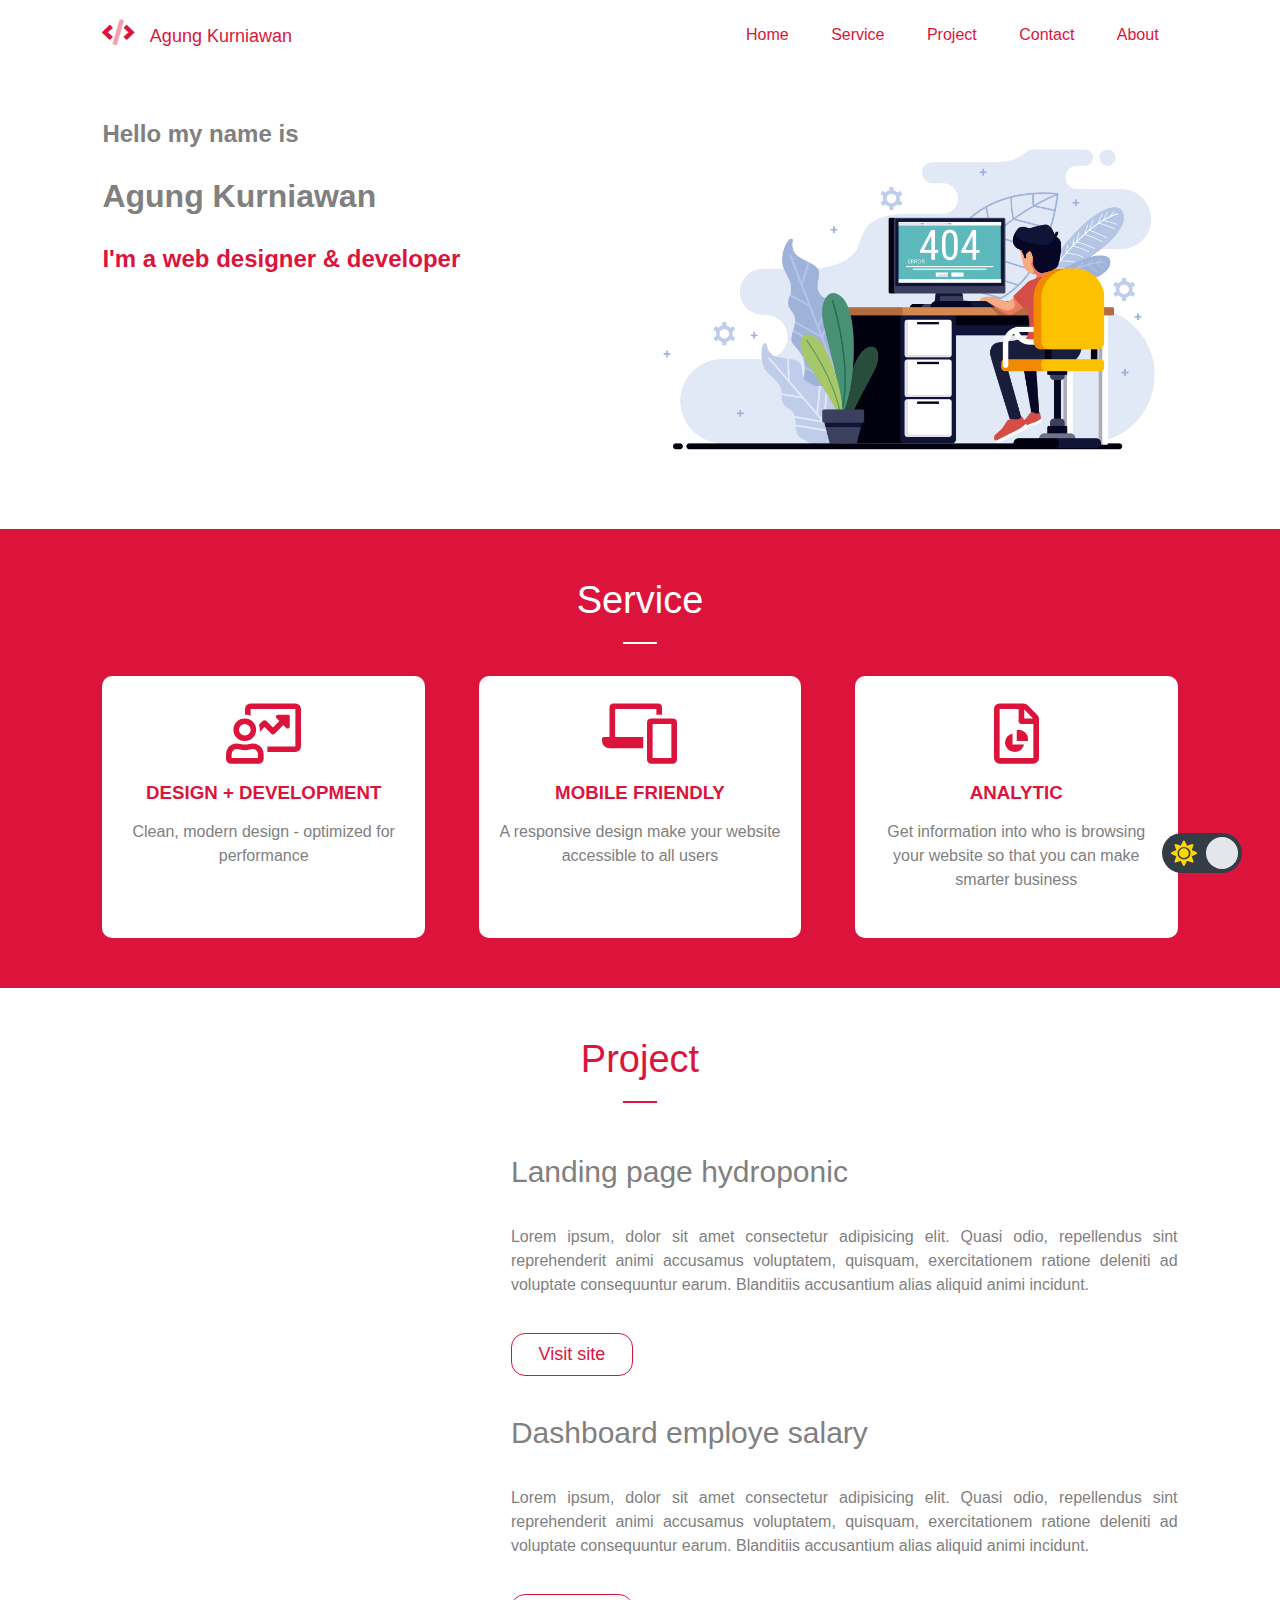
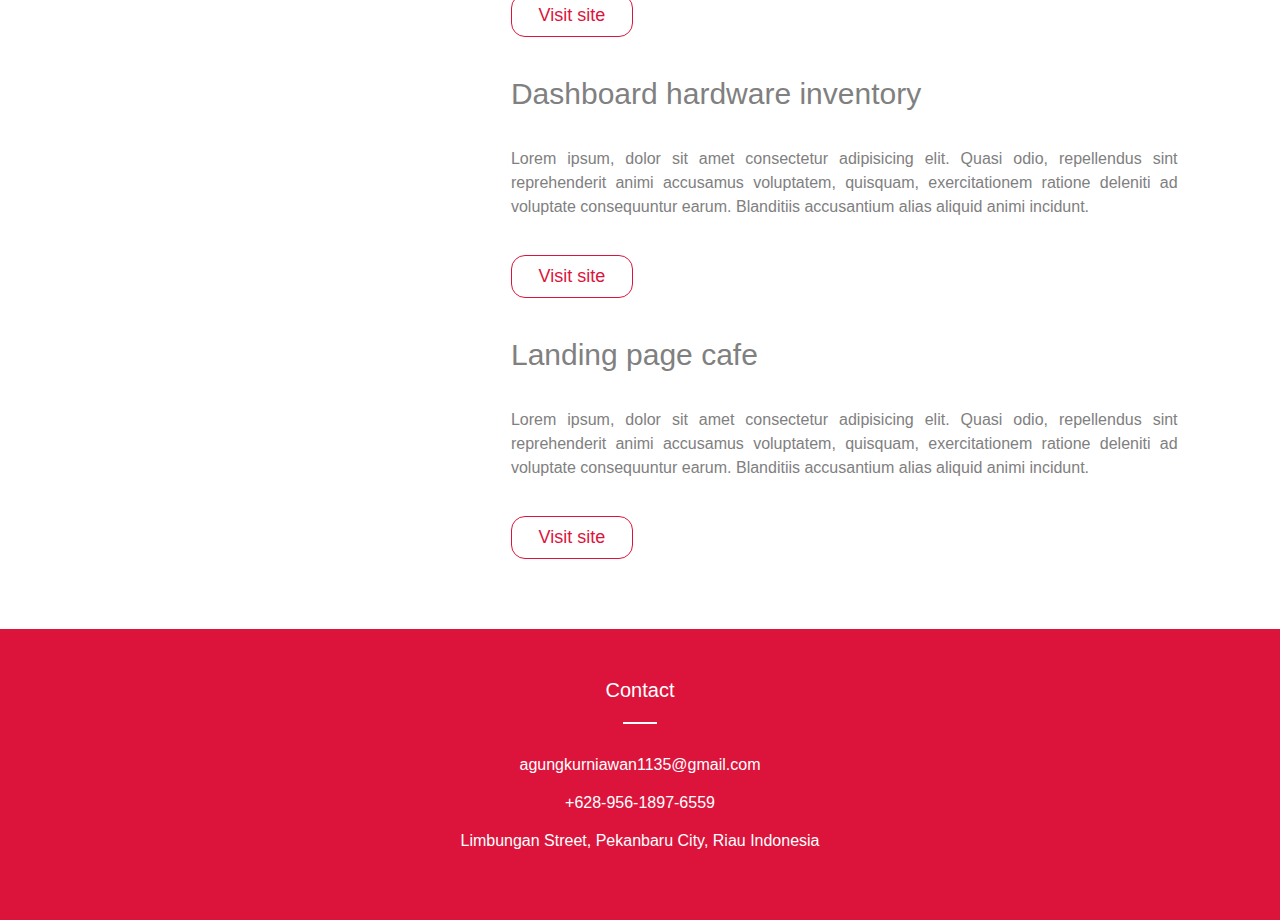
==== commit 45f4d579: "Update index.html" ====
--- a/index.html
+++ b/index.html
@@ -113,14 +113,14 @@
     
                 <img src="404-error.png" alt="" class="gray">
                 <div class="list-info">
-                    <h1>Dasboard employe salary</h1>
+                    <h1>Dashboard employe salary</h1>
                     <p>Lorem ipsum, dolor sit amet consectetur adipisicing elit. Quasi odio, repellendus sint reprehenderit animi accusamus voluptatem, quisquam, exercitationem ratione deleniti ad voluptate consequuntur earum. Blanditiis accusantium alias aliquid animi incidunt.</p>
                     <a href="404-error.png">Visit site</a>
                 </div>
     
                 <img src="404-error.png" alt="" class="gray">
                 <div class="list-info">
-                    <h1>Dasboard hardware inventory</h1>
+                    <h1>Dashboard hardware inventory</h1>
                     <p>Lorem ipsum, dolor sit amet consectetur adipisicing elit. Quasi odio, repellendus sint reprehenderit animi accusamus voluptatem, quisquam, exercitationem ratione deleniti ad voluptate consequuntur earum. Blanditiis accusantium alias aliquid animi incidunt.</p>
                     <a href="404-error.png">Visit site</a>
                 </div>
@@ -150,4 +150,4 @@
         </div>
     </div>
 </body>
-</html>+</html>
--- a/style.css
+++ b/style.css
@@ -823,4 +823,4 @@
         grid-template-columns: 100%;
         grid-template-rows: auto;
     }
-}+}
